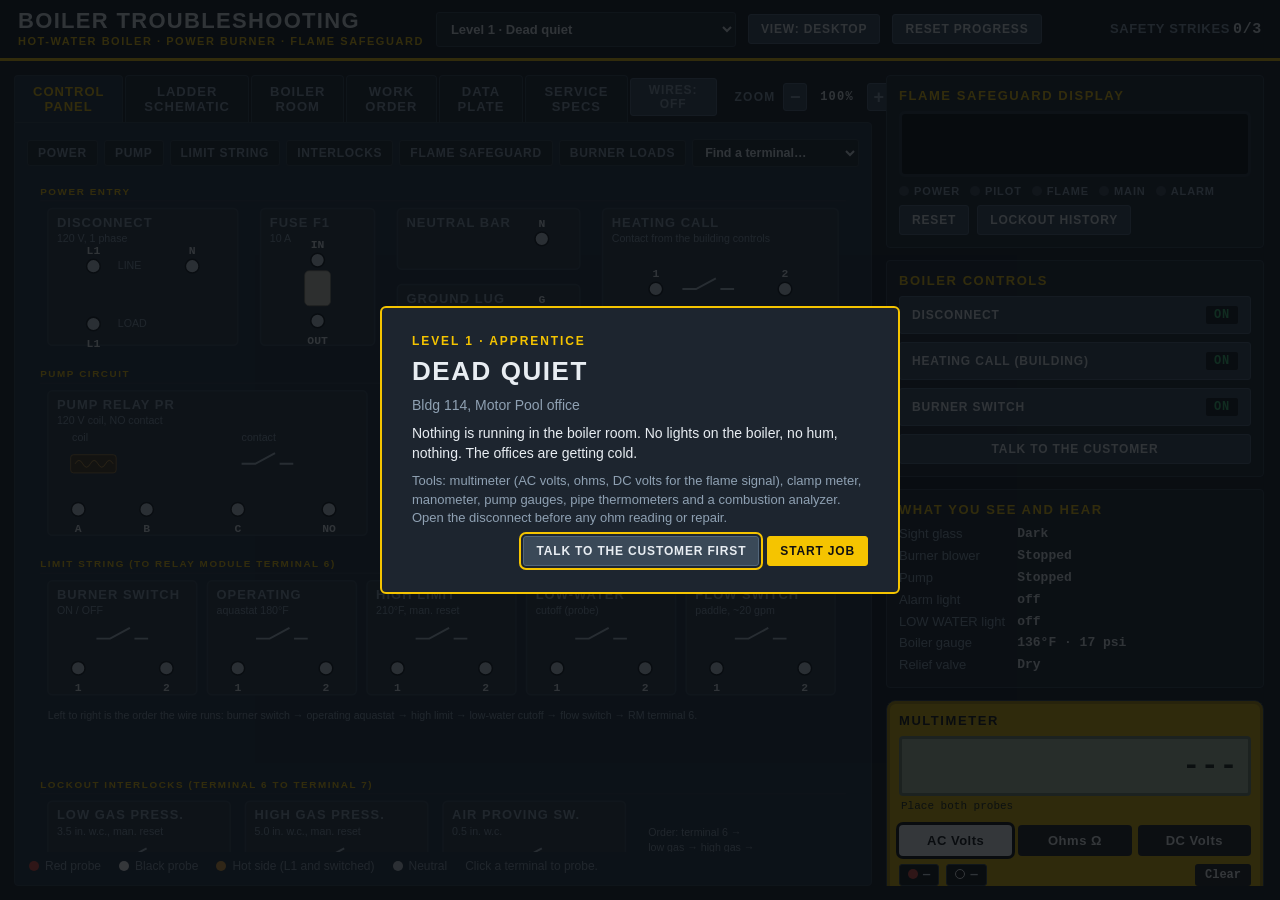
==== index.html @ b12e19dd "Boiler Troubleshooting: first playable version Hot-water boiler with an on/off power burner and a 78" ====
<!doctype html>
<html lang="en" data-tab="Unit">
<head>
<meta charset="utf-8">
<meta name="viewport" content="width=device-width,initial-scale=1">
<title>Boiler Troubleshooting</title>
<style>
:root{
  --VH:1vh; --VW:1vw; --bz:1;
  --bg:#141a21; --panel:#1d252f; --panel2:#243040; --line:#33414f; --ink:#e8edf2; --dim:#8fa1b3;
  --yellow:#f5c400; --red:#e5483b; --green:#38c172; --blue:#4aa3df; --metal:#2c3845; --metal2:#3a4958;
  --head:"Bahnschrift","DIN Alternate","Arial Narrow","Helvetica Neue",Arial,sans-serif;
  --body:"Segoe UI","Helvetica Neue",Arial,sans-serif;
  --mono:"Consolas","SF Mono","Menlo","Courier New",monospace;
}
*{box-sizing:border-box}
html,body{height:100%;margin:0}
body{background:var(--bg);color:var(--ink);font:14px/1.45 var(--body);display:flex;flex-direction:column;min-width:1100px}
button{font:inherit;color:inherit;cursor:pointer}
button:focus-visible,select:focus-visible{outline:2px solid var(--yellow);outline-offset:2px}

header{display:flex;align-items:center;gap:20px;padding:10px 18px;background:#10151b;border-bottom:3px solid var(--yellow)}
h1{font:700 22px/1 var(--head);letter-spacing:.06em;text-transform:uppercase;margin:0;white-space:nowrap}
h1 small{display:block;font:600 11px/1.2 var(--body);letter-spacing:.14em;color:var(--yellow);margin-top:3px}
#lvlTabs{display:flex;gap:6px;flex:1}
.lvl{background:var(--panel);border:1px solid var(--line);border-radius:3px;padding:6px 12px;font:700 13px var(--head);letter-spacing:.05em;color:var(--dim)}
.lvl.on{background:var(--yellow);color:#111;border-color:var(--yellow)}
.lvl.done::after{content:" ✓";color:var(--green)}
.lvl.on.done::after{color:#0a5a2a}
.hud{display:flex;gap:18px;font:600 13px var(--head);letter-spacing:.05em;text-transform:uppercase;color:var(--dim)}
.hud b{color:var(--ink);font-family:var(--mono);font-size:15px;margin-left:4px}
#strikes b.bad{color:var(--red)}

main{flex:1;display:grid;grid-template-columns:1fr 380px;gap:14px;padding:14px;min-height:0}
.left{display:flex;flex-direction:column;min-width:0;min-height:0}
.tabs{display:flex;gap:2px}
.tab{background:var(--panel);border:1px solid var(--line);border-bottom:none;border-radius:4px 4px 0 0;padding:8px 18px;font:700 13px var(--head);letter-spacing:.08em;text-transform:uppercase;color:var(--dim)}
.tab.on{background:var(--panel2);color:var(--yellow)}
.view{flex:1;background:var(--panel2);border:1px solid var(--line);border-radius:0 4px 4px 4px;padding:10px;min-height:0;display:flex;flex-direction:column}
.view[hidden]{display:none}
.view svg{width:100%;height:auto;max-height:100%;flex:1;min-height:0}
.legend{display:flex;flex-wrap:wrap;gap:6px 18px;font-size:12px;color:var(--dim);padding:6px 4px 0}
.legend i{display:inline-block;width:10px;height:10px;border-radius:50%;margin-right:6px;vertical-align:-1px}

.term{cursor:pointer}
.term circle.hit{fill:#c9d3dd;stroke:#10151b;stroke-width:2}
.term:hover circle.hit{fill:var(--yellow)}
.term text{font:600 15px var(--mono);fill:var(--ink)}
.term circle.pad{fill:transparent}
.box{fill:var(--metal);stroke:var(--metal2);stroke-width:2}
.boxlabel{font:700 17px var(--head);letter-spacing:.08em;fill:var(--dim);text-transform:uppercase}
.sub{font:14px var(--body);fill:var(--dim)}
.ring-r{fill:none;stroke:var(--red);stroke-width:4}
.ring-b{fill:none;stroke:#ffffff;stroke-width:4;stroke-dasharray:4 3}
.sch .w{stroke:#b9c6d3;stroke-width:2;fill:none}
.sch .lv{stroke:var(--blue)}
.sch .hv{stroke:#e8a33b}
.sch text{font:600 12px var(--mono);fill:var(--ink)}
.sch .t{font:700 12px var(--head);letter-spacing:.08em;fill:var(--dim);text-transform:uppercase}
.sch .p{fill:#10151b;stroke:#b9c6d3;stroke-width:2}
.sch .n{fill:var(--yellow);font:700 11px var(--mono)}

aside{display:flex;flex-direction:column;gap:12px;min-height:0;overflow-y:auto;padding-right:2px}
.card{background:var(--panel);border:1px solid var(--line);border-radius:4px;padding:12px}
.card h2{margin:0 0 8px;font:700 13px var(--head);letter-spacing:.12em;text-transform:uppercase;color:var(--yellow)}
#ticket p{margin:0 0 6px}
#ticket .site{color:var(--dim);font-size:12px}
.status{display:grid;grid-template-columns:auto 1fr;gap:3px 12px;font-size:13px}
.status span:nth-child(odd){color:var(--dim)}
.status b{font-family:var(--mono);font-weight:600}
.ok{color:var(--green)}.warn{color:var(--yellow)}.bad{color:var(--red)}

.meter{background:#e4b800;border-radius:10px;padding:12px;color:#111;box-shadow:inset 0 0 0 3px #b99300}
.meter h2{color:#111}
#lcd{background:#b8c9a8;color:#1a2414;border-radius:4px;font:600 30px/1 var(--mono);text-align:right;padding:12px 10px;letter-spacing:.02em;min-height:56px;border:3px solid #7d8c6f}
#lcd.err{color:#8b1a10}
#lcdSub{font:11px var(--mono);color:#1a2414;margin:4px 2px 0;min-height:15px}
.modes{display:grid;grid-template-columns:repeat(3,1fr);gap:6px;margin:10px 0 8px}
.mode{text-transform:none;background:#222;color:#fff;border:none;border-radius:4px;padding:8px 4px;font:700 13px var(--head);letter-spacing:.04em}
.mode.on{background:#fff;color:#111;box-shadow:0 0 0 3px #111}
.probes{display:flex;justify-content:space-between;align-items:center;font:600 12px var(--mono)}
.pr{display:inline-block;width:10px;height:10px;border-radius:50%;margin-right:5px;vertical-align:-1px}
.pr.r{background:var(--red)}.pr.k{background:#111;border:1px solid #fff}
.sm{background:#222;color:#fff;border:none;border-radius:3px;padding:4px 10px;font-size:12px}
.row{display:flex;gap:8px;align-items:center;flex-wrap:wrap}
select{background:#10151b;color:var(--ink);border:1px solid var(--line);border-radius:3px;padding:6px;font:inherit;flex:1;min-width:0}
.btn{background:var(--metal2);border:1px solid #51657a;border-radius:3px;padding:7px 12px;font:700 12px var(--head);letter-spacing:.07em;text-transform:uppercase}
.btn:hover{background:#486076}
.btn.go{background:var(--yellow);border-color:var(--yellow);color:#111}
.btn.go:hover{background:#ffd633}
.sw{display:flex;align-items:center;justify-content:space-between;width:100%;padding:9px 12px}
.sw em{font-style:normal;font-family:var(--mono);padding:2px 8px;border-radius:2px;background:#10151b}
.sw.on em{color:var(--green)}.sw.off em{color:var(--red)}
.tools{display:grid;gap:8px}
#log{height:260px;overflow-y:auto;font-size:12.5px;display:flex;flex-direction:column;gap:5px}
#log div{padding-left:8px;border-left:3px solid var(--line)}
#log .s{border-color:var(--red);color:#ffb3ac}
#log .g{border-color:var(--green)}
#log .h{border-color:var(--blue);color:#bfe1f7}
#guide table{border-collapse:collapse;font-size:12.5px;width:100%}
#guide td{padding:2px 0;border-bottom:1px solid var(--line)}
#guide td:last-child{text-align:right;font-family:var(--mono);color:var(--yellow)}
#guide.hide{display:none}

#modal{position:fixed;top:0;right:0;bottom:0;left:0;background:rgba(8,11,15,.82);display:flex;align-items:center;justify-content:center;z-index:9}
#modal[hidden]{display:none}
.sheet{background:var(--panel);border:2px solid var(--yellow);border-radius:6px;padding:26px 30px;width:min(520px,calc(92 * var(--VW)))}
.sheet h3{margin:0 0 4px;font:700 26px var(--head);letter-spacing:.06em;text-transform:uppercase}
.sheet .kick{color:var(--yellow);font:700 12px var(--head);letter-spacing:.16em;text-transform:uppercase;margin-bottom:8px}
.sheet p{margin:8px 0}
.stars{font-size:34px;color:var(--yellow);letter-spacing:6px;margin:6px 0}
.stars span.off{color:#41505f}
.sheet table{width:100%;border-collapse:collapse;margin:10px 0 16px;font-size:13px}
.sheet td{padding:3px 0;border-bottom:1px solid var(--line)}
.sheet td:last-child{text-align:right;font-family:var(--mono)}
.sheet .row{justify-content:flex-end;margin-top:6px}

.scroll{flex:1;min-height:0;overflow:auto}
#unitSvg{display:block;flex:none;max-height:none;height:auto;min-height:0;width:100%}
.tabs{align-items:flex-end}
.zoom{margin-left:auto;display:flex;gap:8px;align-items:center;font:700 12px var(--head);letter-spacing:.1em;text-transform:uppercase;color:var(--dim);padding-bottom:6px}
.zoom[hidden]{display:none}
.zoom span{font-family:var(--mono);min-width:44px;text-align:center;color:var(--ink)}
.zb{background:var(--metal2);border:1px solid #51657a;border-radius:3px;width:30px;height:28px;font:700 18px/1 var(--head);padding:0}
.zb:hover{background:#486076}

#specBody{padding:6px 10px;max-width:880px}
#specBody h3{margin:18px 0 6px;font:700 14px var(--head);letter-spacing:.12em;text-transform:uppercase;color:var(--yellow)}
#specBody h3:first-child{margin-top:6px}
#specBody table{border-collapse:collapse;width:100%;font-size:14px}
#specBody th{font:700 12px var(--head);letter-spacing:.1em;text-transform:uppercase;color:var(--dim);text-align:right;padding:4px 10px;border-bottom:2px solid var(--line)}
#specBody th:first-child,#specBody td:first-child{text-align:left}
#specBody td{padding:6px 10px;border-bottom:1px solid var(--line);text-align:right;font-family:var(--mono)}
#specBody td:first-child{font-family:var(--body)}
#specBody p{color:var(--dim);font-size:13px;margin:6px 0 0}

#unitSvg.nowires .wr{display:none}
#wireTog{padding:4px 12px;margin-right:10px}
.lvl{white-space:nowrap;padding:6px 9px}#lvlTabs{flex-wrap:nowrap}

#setTabs{display:flex;gap:4px}.setbtn{background:var(--panel);border:1px solid var(--line);border-radius:3px;padding:6px 10px;font:700 12px var(--head);letter-spacing:.06em;text-transform:uppercase;color:var(--dim);white-space:nowrap}.setbtn.on{background:var(--blue);color:#06121c;border-color:var(--blue)}header{gap:14px}

.lvl{padding:6px 7px;font-size:12px}header{gap:12px}.hud{gap:12px}.hud b{margin-left:3px}.hud span{white-space:nowrap}
#phaseRow[hidden]{display:none}

#picSvg{display:block;width:100%;height:auto}
.pl{font:600 13px var(--body);fill:#8fa1b3}.sl{font:700 12px var(--head);letter-spacing:.06em;fill:var(--ink);paint-order:stroke;stroke:#10151b;stroke-width:3px}
.spot{cursor:pointer}.spot .pad{fill:transparent}.spot:hover circle:not(.pad):not(.ring){stroke:#fff}
#picPanel{display:grid;grid-template-columns:1.2fr 1fr 1.2fr;gap:12px;padding:12px 4px}
.pc{background:var(--panel);border:1px solid var(--line);border-radius:4px;padding:10px 12px}
.pc h3{margin:0 0 8px;font:700 13px var(--head);letter-spacing:.12em;text-transform:uppercase;color:var(--yellow)}
.pc .dim,.dim{color:var(--dim);font-size:12.5px}.pc p{margin:6px 0}
.gl{display:flex;justify-content:space-between;align-items:baseline;padding:4px 0;border-bottom:1px solid var(--line)}
.gl .big{font:700 24px var(--mono)}
.pc .status{grid-template-columns:auto 1fr}
header{flex-wrap:wrap;row-gap:6px}.hud{margin-left:auto}#lvlTabs{display:flex;gap:3px;flex-wrap:wrap}

.unitnav{display:flex;flex-wrap:wrap;gap:6px;align-items:center;padding:6px 2px 8px}
.unitnav .chip{background:var(--panel);border:1px solid var(--line);border-radius:3px;padding:5px 10px;font:700 12px var(--head);letter-spacing:.06em;text-transform:uppercase;color:var(--dim);cursor:pointer}
.unitnav .chip.on{background:var(--yellow);color:#10151b;border-color:var(--yellow)}
.unitnav select{background:var(--panel);color:var(--text,#e6edf3);border:1px solid var(--line);border-radius:3px;padding:5px 8px;font:600 12.5px var(--head);margin-left:auto;max-width:260px}
.term.flash .hit{transform-box:fill-box;transform-origin:center;animation:tflash .5s ease-in-out 4}
@keyframes tflash{50%{transform:scale(2);fill:#ffd23f}}
.plate{max-width:520px;margin:18px auto;padding:20px 24px;background:#cfd6dc;color:#1a222b;border:4px solid #7b8794;border-radius:6px;box-shadow:inset 0 0 0 2px #e9edf0}
.plate h3{margin:0 0 4px;font:800 18px var(--head);letter-spacing:.14em;text-transform:uppercase;color:#1a222b}
.plate .plm{font:600 14px var(--mono);margin-bottom:12px;color:#33414f}
.plate .plr{font:600 15px var(--mono);padding:7px 0;border-top:1px solid #9aa6b1}
.plate.sunworn{background:radial-gradient(ellipse at 70% 72%,#e6ddc8 0,#d9d4c6 28%,rgba(207,214,220,0) 62%),#cfd6dc}
.plate .plWorn{color:#5d6670}.plate .plFade{opacity:.35;filter:blur(.6px)}
.plate .plSmudge{display:inline-block;width:52px;height:15px;vertical-align:-2px;border-radius:7px;background:radial-gradient(ellipse,#b3aa96 0,#c9c2b0 55%,rgba(201,194,176,0) 100%);filter:blur(1px)}
.plate .dim{color:#46525e;font-size:12.5px;margin-top:12px}
#unitScroll::after{content:"";display:block;height:calc(50 * var(--VH));flex:none}

.pchip{background:#0f1419;color:#e6edf3;border:1px solid #3a4756;border-radius:3px;padding:3px 8px;font:600 12px var(--mono);cursor:pointer}
.pchip.sel{outline:2px solid #ffd23f}

@keyframes pcspin{to{transform:rotate(360deg)}}
@keyframes pcshake{0%{transform:translate(0,0)}25%{transform:translate(1.4px,-1px)}50%{transform:translate(-1.2px,.8px)}75%{transform:translate(1px,1.2px)}100%{transform:translate(0,0)}}
.spin.on{animation:pcspin var(--d,.4s) linear infinite}
.shake.on{animation:pcshake .16s linear infinite}.shake.on.hum{animation-duration:.07s}.shake.hum rect:first-child{stroke:#e5483b}
@media (prefers-reduced-motion:reduce){.spin.on,.shake.on{animation:none}}

.cstate{transition:opacity .6s;pointer-events:none}

/* ---- thermostat tab ---- */
.ts-wrap{display:flex;gap:28px;padding:22px;align-items:flex-start;flex-wrap:wrap}
.ts-dev{width:300px;background:linear-gradient(#eef1f4,#cfd6dd);border:2px solid #9aa6b2;border-radius:26px;padding:22px 20px 18px;box-shadow:0 8px 24px #0008, inset 0 2px 0 #fff}
.ts-screen{border-radius:14px;background:#0d1822;border:2px solid #25343f;padding:12px 16px 14px;text-align:center;color:#cfe6f5;font-family:var(--mono);transition:background .3s}
.ts-screen.cool{background:#0b3a63;box-shadow:inset 0 0 28px #3aa7ff66}
.ts-screen.idle{background:#133021}
.ts-screen.off{background:#1a1f25;color:#6c7a88}
.ts-room{font-size:13px;text-align:left}
.ts-setlbl{font-size:11px;letter-spacing:.14em;text-transform:uppercase;opacity:.7;margin-top:4px}
.ts-set{font-size:78px;line-height:1;font-weight:700}.ts-set span{font-size:24px;vertical-align:top;margin-left:2px}
.ts-state{font:700 12px var(--head);letter-spacing:.14em;margin-top:6px}
.ts-pad{display:flex;gap:14px;justify-content:center;margin:16px 0 12px}
.ts-b{background:linear-gradient(#fff,#d8dee4);border:1px solid #8793a0;border-radius:10px;color:#26323d;font:700 20px var(--head);width:72px;height:46px;box-shadow:0 2px 0 #7e8a96}
.ts-b:active{transform:translateY(2px);box-shadow:none}
.ts-b.wide{font-size:13px;letter-spacing:.08em;width:78px;height:36px}
.ts-row{display:flex;gap:8px;align-items:center;justify-content:center;color:#3c4a57;font:700 11px var(--head);letter-spacing:.1em}
.ts-side{flex:1;min-width:300px;max-width:460px;display:flex;flex-direction:column;gap:12px}
.ts-term{display:flex;gap:10px;align-items:center;padding:5px 0;border-top:1px solid var(--line)}
.ts-term span{flex:1}
.tc{font:700 13px var(--mono);font-style:normal;min-width:30px;text-align:center;border-radius:4px;padding:2px 6px;color:#111}
.tc.r{background:#e5483b;color:#fff}.tc.y{background:#f5c400}.tc.g{background:#38c172}.tc.c{background:#4aa3df}
.ts-led{width:12px;height:12px;border-radius:50%;background:#3b4652;display:inline-block}
.ts-led.on{background:#38e08a;box-shadow:0 0 8px #38e08a}

#unitSvg .wrhit{fill:none;pointer-events:stroke;cursor:pointer}
#unitSvg.nowires .wrhit{display:none}
#unitSvg.tracing .wr{opacity:0;transition:opacity .15s}
#unitSvg.tracing .wr.sel{opacity:1;stroke-width:5.5;filter:drop-shadow(0 0 4px #fff)}
#unitSvg.tracing .wrhit{pointer-events:none}
#unitSvg.tracing .wr.sel + .wrhit{pointer-events:stroke}
#picSvg.wide .sl{font-size:14px;stroke-width:3.5px}#picSvg.wide .pl{font-size:15px}
@keyframes dflow{to{stroke-dashoffset:-28}}.dflow{animation:dflow .9s linear infinite}.cdrip{animation:dflow .55s linear infinite}
.spot.hid .pad{fill:transparent;pointer-events:all}.spot.hid:hover .hv{opacity:.75}.spot.hid:focus{outline:none}.spot.hid:focus .hv{opacity:.75}

@keyframes rfc{to{stroke-dashoffset:-26.1}}@keyframes rfh{to{stroke-dashoffset:-36.2}}.rfC{animation:rfc .45s linear infinite}.rfH{animation:rfh .66s linear infinite}

/* phones and small tablets: single column, normal page scroll, bigger touch targets */
button,select,.spot,.term,.wrhit{touch-action:manipulation;-webkit-tap-highlight-color:transparent}
/* phone view: set by the View button (and automatically on narrow screens) */
html.phone body{min-width:0;height:auto;min-height:100%}
html.phone{height:auto}
html.phone header{padding:8px 10px;gap:8px;row-gap:6px}
html.phone h1{font-size:18px;white-space:normal}
html.phone #setTabs,html.phone #lvlTabs{flex-wrap:wrap;gap:4px}
html.phone .setbtn,html.phone .lvl,html.phone .btn,html.phone .mode,html.phone .pchip,html.phone .chip,html.phone .unitnav .chip,html.phone .zb,html.phone .sm{min-height:40px}
html.phone .lvl{padding:8px 11px}
html.phone .hud{margin-left:0;width:100%}
html.phone main{display:flex;flex-direction:column;gap:10px;padding:8px;min-height:0}
html.phone .left{min-height:0}
html.phone .tabs{flex-wrap:wrap;gap:3px}
html.phone .tab{padding:10px 12px;font-size:12px;border-bottom:1px solid var(--line);border-radius:4px}
html.phone .tabs .zoom{margin-left:0;width:100%}
html.phone .view{border-radius:4px;min-height:0;padding:6px}
html.phone .view .scroll{max-height:calc(72 * var(--VH));-webkit-overflow-scrolling:touch}
html.phone aside{overflow:visible;padding-right:0}
html.phone #modal{align-items:flex-start;overflow:auto;padding:10px}
html.phone .sheet{padding:18px 16px;width:100%;max-height:none;margin:auto}
html.phone .sheet h3{font-size:22px}
html.phone .ts-side{min-width:0;flex:1 1 100%;max-width:none}
html.phone select{min-height:40px}
html.phone .unitnav{flex-wrap:wrap}
html.phone .unitnav select{flex:1 1 100%}
html.phone body{max-width:480px;margin:0 auto;box-shadow:0 0 0 1px var(--line)}
html.phone .lvlsel{width:100%;min-width:0}
html.phone #lvlTabs{flex:1 1 100%}
html.phone .sheet.wide{width:100%}
html.phone header .btn{flex:1 1 auto}
#viewBtn{white-space:nowrap}

/* the repair minigames get nearly the whole window */
.sheet.wide.big{width:min(1240px,calc(97 * var(--VW)));max-height:calc(96 * var(--VH));overflow:auto;padding:14px 22px 16px}
.sheet.big h3{margin:2px 0 4px;font-size:22px}
.sheet.big svg{max-height:calc(96 * var(--VH) - 200px);margin:0 auto}
.sheet.big svg,.sheet.big canvas{box-shadow:0 0 0 1px var(--line)}
html.phone .sheet.big{width:100%;max-height:none;padding:14px 12px}
html.phone .sheet.big svg{max-height:none}

/* instructor job */
.sheet.wide{width:min(780px,calc(96 * var(--VW)));max-height:calc(92 * var(--VH));overflow:auto}
.fld{margin:10px 0}.fld>label{display:block;font:700 12px var(--head);letter-spacing:.08em;text-transform:uppercase;color:var(--yellow);margin-bottom:4px}
.fld input[type=text],.fld input[type=password],.fld input[type=email],.fld textarea{width:100%;box-sizing:border-box;background:#10151b;color:var(--ink);border:1px solid var(--line);border-radius:3px;padding:8px;font:inherit}
.fld textarea{resize:vertical;font-family:var(--mono);font-size:12.5px}
.iErr{color:var(--red);margin:6px 0;min-height:1em;font-size:13px}.ihr{border:0;border-top:1px solid var(--line);margin:14px 0}
.ifaults{display:grid;grid-template-columns:repeat(auto-fit,minmax(260px,1fr));gap:10px}
.ifaults fieldset{border:1px solid var(--line);border-radius:4px;margin:0;padding:6px 10px 8px;min-width:0}
.ifaults legend{font:700 12px var(--head);letter-spacing:.08em;text-transform:uppercase;color:var(--dim);padding:0 4px}
.chk{display:flex;gap:8px;align-items:flex-start;padding:3px 0;font-size:13px;cursor:pointer}.chk input{margin-top:3px}

#ticket{font-size:15px}
#ticket p{margin:0 0 10px}

.lvlsel{background:var(--panel);color:var(--ink);border:1px solid var(--line);border-radius:3px;padding:8px 10px;font:700 13px var(--head);min-width:260px;max-width:100%}
#lvlTabs{flex-wrap:wrap}
.lvlsel{width:300px;flex:none}#lvlTabs{flex:none}

/* show only the tools each screen needs */
html:not([data-tab="Unit"]) #cardMeter,html:not([data-tab="Unit"]) #cardClamp{display:none}
html:not([data-tab="Unit"]):not([data-tab="Pic"]):not([data-tab="Therm"]) #cardCtl,html:not([data-tab="Unit"]):not([data-tab="Pic"]):not([data-tab="Therm"]) #cardStatus{display:none}
html:not([data-tab="Unit"]):not([data-tab="Pic"]) #cardParts{display:none}
/* on the other screens the log can be shorter so the controls stay in view */
html[data-tab="Pic"] #log,html[data-tab="Therm"] #log{height:130px}
html[data-tab="Schem"] #log,html[data-tab="Order"] #log,html[data-tab="Plate"] #log,html[data-tab="Spec"] #log{height:340px}

/* no 24 V at the thermostat: the screen is dead */
.ts-screen.dead{background:#06090c;border-color:#1a232b;box-shadow:inset 0 0 40px #000;color:transparent}
.ts-screen.dead>*{visibility:hidden}
.ts-dev.dead .ts-b{opacity:.45}

.gdual{display:grid;grid-template-columns:1fr 1fr;gap:10px}
.gct{font:700 11px var(--head);letter-spacing:.1em;text-transform:uppercase;color:var(--yellow);margin-bottom:2px;min-height:1em}
html.phone .gdual{grid-template-columns:1fr}

/* smartboard view: the whole page is scaled up so it reads from across the room, with big touch targets */
html.board{--VH:calc(1vh / var(--bz));--VW:calc(1vw / var(--bz))}
html.board body{zoom:var(--bz);height:calc(100vh / var(--bz));min-width:0}
html.board .btn,html.board .tab,html.board .lvl,html.board .setbtn,html.board .mode,html.board .chip,html.board .pchip,html.board .zb,html.board select{min-height:44px}
html.board .tab{padding:12px 20px}
html.board .sheet{padding:30px 34px}
#bzBox{display:none;gap:4px;align-items:center}html.board #bzBox{display:inline-flex}

html:is([data-tab="Schem"],[data-tab="Order"],[data-tab="Plate"],[data-tab="Spec"]) #cardLog{display:none}
html[data-tab="Unit"] #cardCtl{order:1}
html[data-tab="Unit"] #cardStatus{order:2}
html[data-tab="Unit"] #cardMeter{order:3}
html[data-tab="Unit"] #cardClamp{order:4}
html[data-tab="Unit"] #cardParts{order:5}
html[data-tab="Unit"] #cardLog{order:6}
html[data-tab="Unit"] #guide{order:7}

.irow{display:grid;grid-template-columns:repeat(auto-fit,minmax(170px,1fr));gap:10px}.irow input{width:100%;box-sizing:border-box}

.ifaults{grid-template-columns:1fr}
.igrp{border:1px solid var(--line);border-radius:4px;padding:0 10px}
.igrp summary{cursor:pointer;font:700 12px var(--head);letter-spacing:.08em;text-transform:uppercase;color:var(--ink);padding:10px 0}
.igrp[open] summary{border-bottom:1px solid var(--line);margin-bottom:6px}
.igrp[open]{padding-bottom:8px}

html.phone #unitScroll::after{height:calc(8 * var(--VH))}
html.phone #unitScroll{max-height:calc(78 * var(--VH))}
html.phone .tab{padding:6px 9px;font-size:11px}
html.phone .unitnav .chip{min-height:32px;padding:5px 9px;font-size:11px}
html.phone .unitnav{gap:4px;margin-bottom:4px}
html.phone .unitnav select{flex:1 1 100%;min-height:34px}
html.phone .tabs .zoom .btn,html.phone .tabs .zoom .zb{min-height:34px}
html.phone[data-tab="Unit"] aside{display:contents}
html.phone[data-tab="Unit"] #cardMeter{order:-1}

#tabSel{display:none}
html.phone #tabSel{display:block;width:100%;font:700 14px var(--head);letter-spacing:.06em;text-transform:uppercase;min-height:44px}
html.phone .tabs .tab{display:none}

#setSel{background:var(--panel);border:1px solid var(--line);border-radius:3px;padding:6px 10px;font:700 12px var(--head);letter-spacing:.06em;text-transform:uppercase;color:var(--ink);min-width:190px}
html.phone #setSel{width:100%}
html.phone #picPanel{grid-template-columns:1fr;gap:10px;padding:10px 0}
html.phone #picPanel .pc{width:100%;box-sizing:border-box}
html.phone #picPanel .row{flex-wrap:wrap}
html.phone #viewPic .scroll{max-height:none;overflow:visible}
/* no white selection or focus outlines on clicked components */
svg *:focus,svg *:focus-visible,svg:focus,[tabindex]:focus{outline:none!important}
#picSvg .ring{display:none!important}
.spot.hid:focus .hv{opacity:0}
@media (hover:none){.spot.hid:hover .hv{opacity:0}}
*{-webkit-tap-highlight-color:transparent}

.rsWrap{overflow:auto;max-height:55vh;border:1px solid var(--line);border-radius:4px}
.rsTbl{width:100%;border-collapse:collapse;font-size:13px}
.rsTbl th{position:sticky;top:0;background:var(--panel2);text-align:left;font:700 11px var(--head);letter-spacing:.06em;text-transform:uppercase;color:var(--dim);padding:7px 8px;border-bottom:1px solid var(--line)}
.rsTbl td{padding:7px 8px;border-bottom:1px solid var(--line);vertical-align:top}
.rsRow{cursor:pointer}.rsRow:hover,.rsRow.open{background:rgba(255,255,255,.04)}
.rsList{margin:4px 0 4px 18px;padding:0;font:12px/1.5 var(--mono);color:var(--ink)}
#rsPw,#rsName,.irow input{background:#10151b;color:var(--ink);border:1px solid var(--line);border-radius:3px;padding:8px;font:inherit;box-sizing:border-box}
.rsTbl td,.rsSteps td,.rsList li{text-align:left!important}
.rsSteps td{background:rgba(0,0,0,.18)}

.ts-screen.heat{background:#5a2a0d;box-shadow:inset 0 0 28px #ff8a3a66}

.loto{margin-top:10px;border-top:1px solid var(--line);padding-top:8px}
.lotoT{font:700 11px var(--head);letter-spacing:.08em;text-transform:uppercase;color:var(--dim);margin:8px 0 4px}
.loto ol{margin:0;padding-left:20px;font-size:13px;color:var(--dim)}
.loto li{margin:3px 0}.loto li.ok{color:var(--green)}.loto li.ok::marker{content:'✓  '}
.loto li span{display:inline-block;font:700 11px var(--mono);padding:1px 4px;margin:1px 2px;border:1px solid var(--line);border-radius:3px}.loto li span.okp{color:var(--green);border-color:var(--green)}

.ctrans{max-height:42vh;overflow:auto;margin:6px 0 12px;display:flex;flex-direction:column;gap:6px}
.ctrans .cq{align-self:flex-end;max-width:80%;background:#2d6cdf;color:#fff;padding:8px 12px;border-radius:12px 12px 2px 12px;font-size:14px}
.ctrans .ca{align-self:flex-start;max-width:80%;background:var(--panel2);border:1px solid var(--line);padding:8px 12px;border-radius:12px 12px 12px 2px;font-size:14px}
.cqs{display:flex;flex-wrap:wrap;gap:6px;margin-bottom:10px}.cqs .btn{text-transform:none;letter-spacing:0;font-weight:600;text-align:left}

.svchips{display:flex;flex-wrap:wrap;gap:4px;margin-top:8px}.svchip{font:700 11px var(--mono);padding:2px 6px;border:1px solid var(--line);border-radius:3px;color:var(--dim)}.svchip.ok{color:var(--green);border-color:var(--green)}
.coBox{background:#10151b;border:1px solid var(--line);border-radius:3px;padding:8px;color:var(--dim);font-size:13px}
.coReads{max-height:210px;overflow:auto;border:1px solid var(--line);border-radius:3px;background:#10151b;padding:4px 6px}
.coRead{display:flex;gap:8px;align-items:flex-start;padding:5px 2px;border-bottom:1px solid rgba(255,255,255,.05);font:12.5px var(--mono);color:var(--ink);text-transform:none;letter-spacing:0;cursor:pointer}
.coRead input{margin-top:2px;flex:none;width:18px;height:18px}
.coAAR{margin:10px 0;border:1px solid var(--line);border-radius:3px;padding:8px 10px;background:#10151b}
.coAAR summary{cursor:pointer;font:700 12px var(--head);letter-spacing:.08em;text-transform:uppercase;color:var(--yellow)}
.coAAR ul{margin:2px 0;padding-left:20px}
.coWO{border-left:3px solid var(--yellow);padding:4px 10px;margin:6px 0;background:rgba(255,200,0,.05)}
.rcSeg .btn.on{background:var(--yellow);color:#111;border-color:var(--yellow)}
/* class controls */
#clsBar{position:fixed;left:12px;bottom:12px;z-index:8;max-width:min(560px,calc(100vw - 24px));background:#141b23;border:2px solid var(--yellow);border-radius:6px;padding:8px 10px;box-shadow:0 8px 30px rgba(0,0,0,.5)}
#clsBar[hidden],#clsMeter[hidden],#clsPause[hidden]{display:none}
.clsHead{display:flex;justify-content:space-between;align-items:center;font:700 12px var(--head);letter-spacing:.08em;text-transform:uppercase;color:var(--yellow);margin-bottom:6px}
.clsBtns{display:flex;flex-wrap:wrap;gap:6px}.clsBtns .btn{font-size:12px;padding:8px 10px}
.clsBtns .btn.on{background:var(--yellow);color:#111;border-color:var(--yellow)}
#clsMeter{position:fixed;top:140px;right:14px;cursor:move;touch-action:none;user-select:none;z-index:8;background:#c9d36a;color:#111;border:4px solid #2a2f1a;border-radius:8px;padding:10px 22px;text-align:right;font-family:var(--mono);box-shadow:0 8px 30px rgba(0,0,0,.5);min-width:260px}
.clsLcd{font-size:72px;font-weight:700;line-height:1.05}.clsSub{font-size:18px;opacity:.8}
#clsPause{position:fixed;bottom:0;left:50%;transform:translateX(-50%);z-index:8;white-space:nowrap;background:var(--red);color:#fff;font:700 18px var(--head);letter-spacing:.12em;padding:8px 26px;border-radius:6px 6px 0 0}
html.clsNoStatus #cardStatus{display:none}
html.clsNoGuide #guide{display:none}
html.phone #clsBar{left:6px;right:6px;bottom:6px;max-width:none}
html.phone .clsLcd{font-size:44px}html.phone #clsMeter{top:34px;bottom:auto;left:6px;right:6px;min-width:0;padding:6px 14px}
html.phone #clsPause{font-size:12px;padding:6px 14px;top:0;bottom:auto;border-radius:0 0 6px 6px}
/* sequence of operation */
#seqBar{position:fixed;right:12px;bottom:12px;z-index:8;width:min(440px,calc(100vw - 24px));max-height:70vh;overflow:auto;background:#141b23;border:2px solid var(--blue);border-radius:6px;padding:10px 12px;box-shadow:0 8px 30px rgba(0,0,0,.5)}
#seqBar[hidden]{display:none}
#seqBar .clsHead{color:var(--blue)}
.seqT{margin:4px 0 6px;font-size:18px}.seqTxt{margin:0 0 8px;font-size:14px;line-height:1.45;color:var(--ink)}
.seqRd{width:100%;border-collapse:collapse;margin-bottom:10px;font:13px var(--mono)}.seqRd td{padding:4px 2px;border-bottom:1px solid rgba(255,255,255,.07)}.seqRd td:last-child{text-align:right;color:var(--yellow);font-weight:700}
#unitSvg .term.seqHi circle,#unitSvg .term.seqHi rect{stroke:#4aa3df;stroke-width:4}
#unitSvg .term.seqHi{filter:drop-shadow(0 0 6px #4aa3df)}
html.phone #seqBar{left:6px;right:6px;bottom:6px;width:auto;max-height:55vh}
#schemSvg .seqBand{fill:rgba(74,163,223,.13);stroke:#4aa3df;stroke-width:3;stroke-dasharray:10 6}
/* meter school */
#msBar{position:fixed;right:12px;bottom:12px;z-index:8;width:min(440px,calc(100vw - 24px));max-height:72vh;overflow:auto;background:#141b23;border:2px solid var(--green);border-radius:6px;padding:10px 12px;box-shadow:0 8px 30px rgba(0,0,0,.5)}
#msBar[hidden]{display:none}#msBar .clsHead{color:var(--green)}
.msReq{margin:0 0 8px;padding-left:22px;font:13px var(--mono)}.msReq li{margin:3px 0;color:var(--dim)}.msReq li.ok{color:var(--green)}.msReq li.ok::marker{content:'✓  '}
.msCh{display:flex;flex-direction:column;gap:6px;margin-bottom:8px}.msCh .btn{text-align:left;text-transform:none;letter-spacing:0;font-weight:600}
.msOk{color:var(--green);font-size:14px;line-height:1.45}.msNo{color:var(--red);font-size:14px}
.msMods{display:flex;flex-direction:column;gap:8px}.msMod{display:flex;flex-direction:column;align-items:flex-start;text-align:left;gap:4px;padding:12px 14px;text-transform:none;letter-spacing:0}
.msMod b{font:700 15px var(--head);letter-spacing:.06em;text-transform:uppercase}.msMod span{font-size:13px;color:var(--dim);font-weight:400}
html.phone #msBar{left:6px;right:6px;bottom:6px;width:auto;max-height:50vh}
#msBar.min>*:not(.clsHead){display:none}#msBar.min .clsHead{margin:0}
/* refrigerant service rig */
#rigSvg{width:100%;display:block;max-height:calc(100vh - 300px);min-height:380px;border-radius:6px}
#rigInfo{margin:10px 4px}
.rigBar{display:flex;flex-wrap:wrap;gap:6px;align-items:center;margin:0 0 8px}.rigBar .btn.on{background:var(--yellow);color:#111;border-color:var(--yellow)}
.rigBarT{font:700 12px var(--head);letter-spacing:.1em;text-transform:uppercase;color:var(--yellow);margin-right:4px}
.rigTd{fill:#e8c13b;font:700 15px var(--head);letter-spacing:.06em;text-transform:uppercase}
.rigLab{fill:#c7d2dc;font:12px var(--mono)}.rigLabW{fill:#f2f4f6;font:700 13px var(--head);letter-spacing:.08em}.rigLabD{fill:#1a1a1a;font:700 12px var(--head)}
.rigDialN{fill:#111;font:700 7.5px var(--mono)}.rigDialU{fill:#222;font:700 9px var(--mono)}.rigDialR{fill:#c22;font:700 5.5px var(--head)}
.rigG{fill:#ffd84a;font:700 15px var(--mono)}.rigGs{fill:#555;font:10px var(--mono)}
.rigLcdT{fill:#111;font:700 20px var(--mono)}.rigLcdS{fill:#c9d36a;font:700 13px var(--mono)}
.rigHit{fill:transparent;cursor:pointer}
.rigPort{cursor:pointer}.rigPort.hot .rigHit{fill:rgba(74,163,223,.25);stroke:#4aa3df;stroke-width:3}
.rigEnd{cursor:pointer}.rigEnd.sel .rigHit{fill:rgba(255,255,255,.18);stroke:#fff;stroke-width:3}
.rigBtn{cursor:pointer}.rigBtn rect{fill:#26323e;stroke:#56687a;stroke-width:2}.rigBtn text{fill:#e6edf3;font:700 12px var(--head);letter-spacing:.05em;pointer-events:none}
.rigBtn.on rect{fill:#e8c13b;stroke:#b8961c}.rigBtn.on text{fill:#111}.rigBtn:hover rect{stroke:#e8c13b}
.rigBtn.sw.on rect{fill:#38c172;stroke:#1f7a45}
.rigKnob{cursor:pointer}.rigKnobT{fill:#e6edf3;font:700 11px var(--head);letter-spacing:.06em}.rigKnob.on .rigKnobT{fill:#38e08a}
.rigHint{color:#4aa3df;font-size:14px;margin-top:0}
html.phone #viewSvc .scroll{overflow-x:auto;-webkit-overflow-scrolling:touch}
html.phone #rigSvg{width:900px;max-width:none;max-height:none}
.rigTk{fill:#2c3238;font:700 14px var(--head);letter-spacing:.08em;text-transform:uppercase}.rigLk{fill:#2c3238;font:700 12px var(--mono)}
.rigBrand{fill:#fff;font:italic 800 16px Arial,sans-serif;letter-spacing:.02em}.rigModel{fill:#fff;font:700 14px Arial,sans-serif}
.rigTiny{fill:#c7d2dc;font:700 9px var(--mono)}
.rigLcdH{fill:#1d2420;font:700 10px var(--mono)}.rigLcdL{fill:#3b4640;font:700 9.5px var(--mono)}.rigLcdB{fill:#101512;font:700 19px var(--mono)}.rigLcdU{fill:#3b4640;font:9px var(--mono)}
.rigLcdM{fill:#101512;font:700 11.5px var(--mono)}.rigLcdS2{fill:#3b4640;font:9.5px var(--mono)}
.rigKey{fill:#e6edf3;font:700 9px var(--mono);pointer-events:none}
.rigAppion{fill:#e0312b;font:900 20px Arial,sans-serif;letter-spacing:.04em}.rigModelW{fill:#f2f2f2;font:italic 700 18px Arial,sans-serif}
.rigBtn.rocker rect{stroke-width:1}
.rigWarn{fill:#e6b417;font:700 5.5px Arial,sans-serif;letter-spacing:.02em}.rigWarnBig{fill:#ff3b30;font:700 12px var(--head);letter-spacing:.08em}
.rigInOut{fill:#e6b417;font:900 15px Arial,sans-serif}
.rigKpos{fill:#b89a2a;font:700 7.5px Arial,sans-serif}.rigKpos.on{fill:#fff}
.rigSuperEvac{fill:#f2f2f2;font:italic 900 15px Arial,sans-serif;letter-spacing:.02em}
.rigMgT{fill:#0b2033;font:700 13px var(--mono)}.rigMgB{fill:#111;font:italic 900 9px Arial,sans-serif}
.rigVcT{fill:#2c3238;font:700 9px var(--head);letter-spacing:.05em}
.rigVcRow{flex-wrap:wrap;justify-content:flex-start;gap:6px;margin:4px 0 8px}.rigVcRow .btn.on{background:#26323e;border-color:var(--yellow);color:var(--yellow)}

/* training record */
.recTiles{display:grid;grid-template-columns:repeat(auto-fit,minmax(110px,1fr));gap:8px;margin:8px 0 12px}
.recTiles div{background:var(--panel2);border:1px solid var(--line);border-radius:5px;padding:8px 10px}
.recTiles b{display:block;font:800 22px var(--head);color:var(--ink)}.recTiles span{font-size:12px;color:var(--dim)}
.recGrp{margin-bottom:10px}.recGh{font:700 12px var(--head);letter-spacing:.12em;text-transform:uppercase;color:var(--yellow);margin:6px 0 4px}
.recRow{display:grid;grid-template-columns:minmax(150px,1.3fr) auto minmax(120px,1fr) auto;gap:4px 10px;align-items:center;padding:6px 0;border-bottom:1px solid var(--line)}
.recN{font-size:14px}.recMeta{font:12px var(--mono);color:var(--dim)}.recSo{color:var(--green)}
.recChip{font:700 11px var(--head);letter-spacing:.06em;text-transform:uppercase;padding:3px 8px;border-radius:10px;border:1px solid var(--line);color:var(--dim);white-space:nowrap;justify-self:start}
.recChip.lv1{color:#e8a33b;border-color:#7a5a20}.recChip.lv2{color:var(--blue);border-color:#2b5f86}.recChip.lv3{color:var(--green);border-color:#1f6b40}.recChip.lv4{color:#111;background:var(--green);border-color:var(--green)}
.recSign{padding:4px 10px;font-size:11px}
.recDet{margin:6px 0 10px}.recDet summary{cursor:pointer;font:700 13px var(--head);letter-spacing:.08em;text-transform:uppercase;color:var(--yellow)}
html.phone .recRow{grid-template-columns:1fr auto}html.phone .recMeta{grid-column:1/-1}
@media print{
  body{background:#fff!important}
  body>*:not(#modal){display:none!important}
  #modal{position:static!important;background:none!important;display:block!important}
  #sheet{width:auto!important;max-height:none!important;overflow:visible!important;border:none!important;background:#fff!important;color:#000!important;padding:0!important}
  #sheet *{color:#000!important;background:transparent!important;border-color:#999!important}
  #sheet .recChip.lv4{background:#ddd!important}
  .noPrint{display:none!important}
}

/* smartboard: the hands-on jobs (filters, coil wash, drain, belt) fill the screen; the picture is as wide as the screen height allows */
html.board .sheet.wide.big{width:calc(98 * var(--VW));max-height:calc(98 * var(--VH));padding:12px 22px 14px}
html.board .sheet.big .mgFit{max-width:calc((98 * var(--VH) - 210px) * var(--ar));margin-left:auto;margin-right:auto}

.whoTools{display:grid;gap:8px;margin:4px 0 14px}
.whoTools .btn{display:flex;flex-direction:column;align-items:flex-start;text-align:left;padding:12px 14px;gap:3px}
.whoTools .btn span{font:400 12.5px var(--body,inherit);letter-spacing:0;text-transform:none;color:var(--dim)}
.whoTools .btn.go span{color:#3a3000}

.tmRow{display:grid;grid-template-columns:1fr auto auto;gap:6px 12px;align-items:center;padding:10px 0;border-bottom:1px solid var(--line)}
.tmBtns{display:flex;gap:6px;flex-wrap:wrap;justify-content:flex-end}.tmBtns .btn{padding:6px 10px;font-size:11px}
html.phone .tmRow{grid-template-columns:1fr auto}html.phone .tmBtns{grid-column:1/-1;justify-content:flex-start}

/* sign-in screen over the whole game */
#gate{position:fixed;top:0;right:0;bottom:0;left:0;z-index:30;background:var(--bg);overflow:auto}
#gate[hidden]{display:none}
.gateWrap{min-height:100%;display:flex;align-items:center;justify-content:center;padding:20px 12px;box-sizing:border-box}
#gateCard{width:min(460px,calc(94 * var(--VW)))}
#gateCard .chk{font-size:13px;margin:6px 0 4px}
.rpList{display:grid;gap:6px;margin:4px 0 12px}.rpList .btn{display:flex;flex-direction:column;align-items:flex-start;text-align:left;padding:10px 14px;gap:2px}
.rpList .btn span{font:400 12.5px inherit;letter-spacing:0;text-transform:none;color:var(--dim)}

/* field wiring diagram in the manufacturer's style: thin black lines on white, condensed capitals */
.sch .wd text{fill:#111;font-family:"Arial Narrow","Roboto Condensed","Helvetica Neue Condensed","Liberation Sans Narrow",Arial,sans-serif;text-transform:uppercase}
.sch .wdPaper{fill:#fff;stroke:#bbb;stroke-width:1.5}
.sch .wdW{fill:none;stroke:#111;stroke-width:1.25;stroke-linejoin:miter}
.sch .wdW.fld{stroke-dasharray:14 9}
.sch .wdSym{fill:none;stroke:#111;stroke-width:1.25;stroke-linejoin:round;stroke-linecap:round}
.sch .wdTc{fill:#fff;stroke:#111;stroke-width:1.25}
.sch .wdBox{fill:none;stroke:#111;stroke-width:1.25}.sch .wdBox.fld{stroke-dasharray:14 9}
.sch .wdDot{fill:#111}
.sch .wdGap{fill:#fff}
.sch .wd .wdTn{font-size:9.5px;font-weight:700}
.sch .wd .wdT{font-size:12px;font-weight:700;letter-spacing:.03em}
.sch .wd .wdS{font-size:10px;font-weight:600;letter-spacing:.02em}
.sch .wd .wdTag{font-size:9.5px;font-weight:700;letter-spacing:.03em}
.sch .wd .wdH{font-size:14px;font-weight:700;letter-spacing:.08em}
.sch .wd .wdCap{font-family:Arial,"Helvetica Neue",sans-serif;font-size:19px;font-weight:700;text-transform:none}
#schMode[hidden]{display:none!important}

/* ===== Boiler game additions on top of the shared package-unit stylesheet ===== */
#kdm{background:#0d1822;border:3px solid #25343f;border-radius:6px;padding:10px 12px;font-family:var(--mono);color:#7fd7ff;min-height:64px}
#kdm1{font:700 18px var(--mono);letter-spacing:.04em}
#kdm2{font-size:12.5px;margin-top:4px;color:#a9e4ff;min-height:16px}
#kdm.dark{background:#06090c;color:transparent}#kdm.dark *{visibility:hidden}
#kdm.lock{color:#ffb3ac}#kdm.lock #kdm2{color:#ffd0cb}
.leds{display:flex;gap:10px;flex-wrap:wrap;margin-top:8px;font:700 11px var(--head);letter-spacing:.08em;text-transform:uppercase;color:var(--dim)}
.leds u{display:inline-block;width:10px;height:10px;border-radius:50%;background:#3b4652;margin-right:5px;vertical-align:-1px}
.leds u.on{background:#38e08a;box-shadow:0 0 6px #38e08a}.leds u.r.on{background:#ff3b2e;box-shadow:0 0 6px #ff3b2e}
#unitSvg .wr{pointer-events:none}
#anaOut table{width:100%;border-collapse:collapse}#anaOut td{padding:1px 0;border-bottom:1px solid var(--line)}#anaOut td:last-child{text-align:right;color:var(--yellow)}
#picPanel{grid-template-columns:1fr}
.spot .ring{pointer-events:none}
.qa{display:grid;gap:6px;margin:10px 0}.qa .btn{text-align:left}
.ans{background:var(--panel2);border-left:3px solid var(--yellow);padding:8px 10px;margin:8px 0;min-height:1.4em}
.hist td:first-child{color:var(--dim);white-space:nowrap;padding-right:10px;font-family:var(--mono)}.hist td:last-child{text-align:left!important;font-family:var(--body)!important}
html[data-tab="Pic"] #cardClamp{display:block}
html:not([data-tab="Unit"]):not([data-tab="Pic"]) #cardKdm{order:-1}

</style>
<script>
/* plain old JavaScript on purpose: if the game script cannot run on this browser, say so on screen instead of showing a blank page */
window.onerror = function (msg, src, line) {
  try {
    var d = document.getElementById('bootErr');
    if (!d) { d = document.createElement('div'); d.id = 'bootErr'; d.style.cssText = 'position:fixed;left:0;right:0;bottom:0;z-index:99;background:#7a1d16;color:#fff;font:15px Arial,sans-serif;padding:12px 16px;line-height:1.4';
      (document.body || document.documentElement).appendChild(d); }
    d.innerHTML = '<b>The game hit an error on this browser.</b> Send this line to whoever maintains the game:<br>' + String(msg).replace(/</g, '&lt;') + ' (line ' + line + ') &middot; ' + navigator.userAgent.replace(/</g, '&lt;');
  } catch (e) {}
};
</script>
</head>
<body>
<header>
  <h1>Boiler Troubleshooting<small>Hot-water boiler · power burner · flame safeguard</small></h1>
  <div id="lvlTabs" role="tablist" aria-label="Levels"></div>
  <button class="btn" id="viewBtn" type="button" title="Switch between the desktop, phone and smartboard layouts">View: Desktop</button>
  <span id="bzBox"><button class="btn" id="bzDn" type="button" title="Make everything smaller">Size −</button><button class="btn" id="bzUp" type="button" title="Make everything bigger">Size +</button></span>
  <button class="btn" id="resetProg" type="button" title="Clear completed levels and start over at level 1">Reset progress</button>
  <div class="hud"><span id="strikes">Safety strikes<b>0/3</b></span></div>
</header>
<main>
  <section class="left">
    <div class="tabs">
      <select id="tabSel" aria-label="Choose a screen"><option value="Unit">Control panel</option><option value="Schem">Ladder schematic</option><option value="Pic">Boiler room</option><option value="Order">Work order</option><option value="Plate">Data plate</option><option value="Spec">Service specs</option></select>
      <button class="tab on" id="tabUnit" type="button">Control panel</button>
      <button class="tab" id="tabSchem" type="button">Ladder schematic</button>
      <button class="tab" id="tabPic" type="button">Boiler room</button>
      <button class="tab" id="tabOrder" type="button">Work order</button>
      <button class="tab" id="tabPlate" type="button">Data plate</button>
      <button class="tab" id="tabSpec" type="button">Service specs</button>
      <div class="zoom" id="zoomBox"><button class="btn" id="wireTog" type="button" aria-pressed="false">Wires: Off</button>Zoom <button class="zb" id="zOut" type="button" aria-label="Zoom out">−</button><span id="zLbl">100%</span><button class="zb" id="zIn" type="button" aria-label="Zoom in">+</button></div>
    </div>
    <div class="view" id="viewUnit">
      <div class="unitnav" id="unitNav"></div>
      <div class="scroll" id="unitScroll"><svg id="unitSvg" class="nowires" viewBox="0 0 1100 1660" preserveAspectRatio="xMidYMin meet" role="img" aria-label="Boiler control panel with probe points"></svg></div>
      <div class="legend"><span><i style="background:var(--red)"></i>Red probe</span><span><i style="background:#fff"></i>Black probe</span><span><i style="background:#e8a33b"></i>Hot side (L1 and switched)</span><span><i style="background:#d0d6dc"></i>Neutral</span><span>Click a terminal to probe.</span></div>
    </div>
    <div class="view" id="viewSchem" hidden>
      <div class="scroll" style="flex:1;min-height:0;overflow:auto"><svg id="schemSvg" class="sch" viewBox="0 0 900 1060" preserveAspectRatio="xMidYMin meet" role="img" aria-label="Ladder schematic of the boiler controls"></svg></div>
      <div class="legend"><span>All control circuits are 120 V. Left rail: L1 after fuse F1. Right rail: neutral. Numbers on the right are line numbers.</span></div>
    </div>
    <div class="view" id="viewPic" hidden><div class="scroll"><svg id="picSvg" viewBox="0 0 1100 760" preserveAspectRatio="xMidYMin meet" role="img" aria-label="Boiler room with burner, gas train, pump and piping"></svg>
      <div id="picPanel"><div class="pc" id="picSel"><h3>Look closely</h3><p class="dim">Click any part of the boiler room to inspect it.</p></div></div></div></div>
    <div class="view" id="viewOrder" hidden><div class="scroll"><div class="card" id="ticket" style="max-width:640px;margin:14px"></div></div></div>
    <div class="view" id="viewPlate" hidden><div class="scroll" id="plateBody"></div></div>
    <div class="view" id="viewSpec" hidden><div class="scroll" id="specBody"></div></div>
  </section>
  <aside>
    <div class="card" id="cardKdm"><h2>Flame safeguard display</h2>
      <div id="kdm"><div id="kdm1">---</div><div id="kdm2"></div></div>
      <div class="leds"><span><u id="ledPow"></u>Power</span><span><u id="ledPilot"></u>Pilot</span><span><u id="ledFlame"></u>Flame</span><span><u id="ledMain"></u>Main</span><span><u id="ledAlarm" class="r"></u>Alarm</span></div>
      <div class="row" style="margin-top:8px"><button class="btn" id="rmReset" type="button">Reset</button><button class="btn" id="rmHist" type="button">Lockout history</button></div>
    </div>
    <div class="card" id="cardCtl">
      <h2>Boiler controls</h2>
      <div class="tools">
        <button class="btn sw on" id="discBtn" type="button">Disconnect <em>ON</em></button>
        <button class="btn sw on" id="callBtn" type="button">Heating call (building) <em>ON</em></button>
        <button class="btn sw on" id="bsBtn" type="button">Burner switch <em>ON</em></button>
        <button class="btn" id="custBtn" type="button">Talk to the customer</button>
      </div>
    </div>
    <div class="card" id="cardStatus"><h2>What you see and hear</h2><div class="status" id="status"></div></div>
    <div class="card meter" id="cardMeter">
      <h2>Multimeter</h2>
      <div id="lcd">---</div>
      <div id="lcdSub">Place both probes</div>
      <div class="modes">
        <button class="mode on" id="mV" type="button">AC Volts</button>
        <button class="mode" id="mR" type="button">Ohms Ω</button>
        <button class="mode" id="mD" type="button">DC Volts</button>
      </div>
      <div class="probes"><span><button class="pchip" id="chipR" type="button" title="Pick up the red lead, or choose it for the next terminal"><i class="pr r"></i><span id="pRed">—</span></button> <button class="pchip" id="chipK" type="button" title="Pick up the black lead, or choose it for the next terminal"><i class="pr k"></i><span id="pBlk">—</span></button></span><button class="sm" id="clearP" type="button">Clear</button></div>
      <div class="dim" style="font-size:12px;margin-top:4px;color:#3a3000">Leads stay on until you click the terminal again. Click the red or black lead above to choose which one the next terminal gets.</div>
    </div>
    <div class="card" id="cardClamp">
      <h2>Clamp meter &amp; gauges</h2>
      <div class="row" style="margin-bottom:6px"><select id="clampSel" aria-label="Clamp location"><option value="pump">Pump motor lead</option><option value="blower">Blower motor lead</option><option value="ign">Ignition transformer lead</option><option value="line">Main line (L1)</option></select><button class="btn" id="clampBtn" type="button">Clamp</button></div>
      <div class="row" style="margin-bottom:10px;font-family:var(--mono)">Amps: <b id="clampOut">---</b></div>
      <div class="row" style="margin-bottom:6px"><select id="manoSel" aria-label="Manometer port"><option value="inlet">Manometer: gas inlet port</option><option value="manifold">Manometer: manifold port (after V2)</option><option value="pilot">Manometer: pilot test port</option><option value="air">Manometer: blower static (air switch port)</option></select><button class="btn" id="manoBtn" type="button">Read</button></div>
      <div class="row" style="margin-bottom:10px;font-family:var(--mono)">Pressure: <b id="manoOut">---</b></div>
      <div class="row" style="margin-bottom:6px"><select id="pgSel" aria-label="Pump gauge"><option value="dp">Pump suction and discharge gauges</option><option value="ret">Pipe thermometer: return water</option><option value="sup">Pipe thermometer: supply water</option></select><button class="btn" id="pgBtn" type="button">Read</button></div>
      <div class="row" style="margin-bottom:10px;font-family:var(--mono)"><b id="pgOut">---</b></div>
      <div class="row"><button class="btn" id="anaBtn" type="button">Combustion analyzer in the stack</button></div>
      <div id="anaOut" style="font-family:var(--mono);font-size:12.5px;margin-top:6px">---</div>
    </div>
    <div class="card" id="cardParts">
      <h2>Parts and repairs</h2>
      <div class="row"><select id="partSel" aria-label="Part"></select><button class="btn go" id="installBtn" type="button">Do it</button></div>
      <div style="color:var(--dim);font-size:12px;margin-top:6px">Open the disconnect before replacing or cleaning anything. Valves, resets and the fill can be done live.</div>
    </div>
    <div class="card" id="cardLog"><h2>Job log</h2><div id="log" aria-live="polite"></div>
      <div class="row" style="margin-top:8px"><button class="btn" id="hintBtn" type="button">Hint</button><button class="btn" id="restartBtn" type="button">Restart level</button></div></div>
    <div class="card" id="guide"></div>
  </aside>
</main>
<div id="modal" hidden><div class="sheet" id="sheet" role="dialog" aria-modal="true"></div></div>
<script>
/* ---- engine.js ---- */
/* ===== Hot-water boiler simulation: 120 V control circuit, 7800-series flame safeguard (on/off burner),
   water side (pump, flow, pressure, expansion tank, relief valve) and combustion (gas pressures, air, flue gas).
   Written in plain ES2017 on purpose: the classroom smartboard browser is old. ===== */

const SPEED = 2;            /* flame safeguard timers run at twice real time so a full start takes about 40 s, not 80 s */
const FLAME_MIN = 1.25;     /* flame signal (V dc at the test jacks) needed to prove flame */
const OC_SET = 180, OC_DIFF = 15, HL_SET = 210;   /* operating aquastat opens at 180 and closes at 165; manual reset high limit 210 */

/* every probe point on the panel, in the words a tech would use */
const NODES = {
  LN_L1: 'Disconnect, line side L1 (always live)', LN_N: 'Disconnect, line side neutral',
  DS_L1: 'Disconnect, load side L1', F1_IN: 'Control fuse F1, in', F1_OUT: 'Control fuse F1, out (L1 bus)',
  NB: 'Neutral bar', GND: 'Ground lug (bare metal)',
  EN_1: 'Heating call contact (building controls), in', EN_2: 'Heating call contact (building controls), out',
  PR_A: 'Pump relay PR coil, terminal A', PR_B: 'Pump relay PR coil, terminal B (neutral)',
  PR_C: 'Pump relay PR contact, common (L1 bus)', PR_NO: 'Pump relay PR contact, normally open (to pump)',
  PM_1: 'Pump motor lead 1 (from PR)', PM_2: 'Pump motor lead 2 (neutral)',
  BS_1: 'Burner switch, in', BS_2: 'Burner switch, out',
  OC_1: 'Operating aquastat, in', OC_2: 'Operating aquastat, out',
  HL_1: 'High limit (manual reset), in', HL_2: 'High limit (manual reset), out',
  LW_1: 'Low-water cutoff, in', LW_2: 'Low-water cutoff, out',
  FS_1: 'Flow switch, in', FS_2: 'Flow switch, out (to RM terminal 6)',
  LG_1: 'Low gas pressure switch, in', LG_2: 'Low gas pressure switch, out',
  HG_1: 'High gas pressure switch, in', HG_2: 'High gas pressure switch, out',
  AP_1: 'Air proving switch, common', AP_2: 'Air proving switch, normally open (to RM terminal 7)',
  RM_L1: 'Relay module L1 (power in)', RM_L2: 'Relay module L2 (neutral)',
  RM_3: 'Relay module 3 (blower motor out)', RM_4: 'Relay module 4 (alarm out)',
  RM_6: 'Relay module 6 (limits and operating control in)', RM_7: 'Relay module 7 (lockout interlock in)',
  RM_8: 'Relay module 8 (pilot valve out)', RM_9: 'Relay module 9 (main valves out)', RM_10: 'Relay module 10 (ignition out)',
  FT_P: 'Flame signal test jack + (V dc)', FT_N: 'Flame signal test jack − (common)',
  BM_1: 'Blower motor lead 1 (from RM 3)', BM_2: 'Blower motor lead 2 (neutral)',
  AL_1: 'Alarm light, from RM 4', AL_2: 'Alarm light, neutral',
  PV_1: 'Pilot valve coil, from RM 8', PV_2: 'Pilot valve coil, neutral',
  V1_1: 'Main valve V1 coil, from RM 9', V1_2: 'Main valve V1 coil, neutral',
  V2_1: 'Main valve V2 coil, from RM 9', V2_2: 'Main valve V2 coil, neutral',
  IG_1: 'Ignition transformer primary, from RM 10', IG_2: 'Ignition transformer primary, neutral'
};

/* points joined by wire (one list per wire run) */
const NETS = [
  ['LN_L1'], ['DS_L1', 'F1_IN'], ['F1_OUT', 'EN_1', 'PR_C', 'RM_L1'], ['EN_2', 'PR_A', 'BS_1'], ['PR_NO', 'PM_1'],
  ['BS_2', 'OC_1'], ['OC_2', 'HL_1'], ['HL_2', 'LW_1'], ['LW_2', 'FS_1'], ['FS_2', 'RM_6', 'LG_1'], ['LG_2', 'HG_1'], ['HG_2', 'AP_1'], ['AP_2', 'RM_7'],
  ['RM_3', 'BM_1'], ['RM_4', 'AL_1'], ['RM_8', 'PV_1'], ['RM_9', 'V1_1', 'V2_1'], ['RM_10', 'IG_1'],
  ['LN_N', 'NB', 'GND', 'PR_B', 'PM_2', 'RM_L2', 'BM_2', 'AL_2', 'PV_2', 'V1_2', 'V2_2', 'IG_2'],
  ['FT_P'], ['FT_N']
];
const NET_OF = {};
NETS.forEach((n, i) => n.forEach(x => { NET_OF[x] = i; }));

/* ---------- a small resistor-network solver: voltages with the power on, ohms with it off ---------- */
function netGroups(els) {
  const par = NETS.map((n, i) => i);
  const find = x => { while (par[x] !== x) { par[x] = par[par[x]]; x = par[x]; } return x; };
  els.forEach(e => { if (e[2] === 0) { const a = find(NET_OF[e[0]]), b = find(NET_OF[e[1]]); if (a !== b) par[a] = b; } });
  const g = NETS.map((n, i) => find(i));
  const res = els.filter(e => e[2] > 0 && e[2] < Infinity).map(e => [g[NET_OF[e[0]]], g[NET_OF[e[1]]], e[2]]).filter(e => e[0] !== e[1]);
  return { g, res };
}
function gauss(A, b) {
  const n = b.length;
  for (let c = 0; c < n; c++) {
    let p = c; for (let r = c + 1; r < n; r++) if (Math.abs(A[r][c]) > Math.abs(A[p][c])) p = r;
    const t = A[c]; A[c] = A[p]; A[p] = t; const tb = b[c]; b[c] = b[p]; b[p] = tb;
    if (Math.abs(A[c][c]) < 1e-15) continue;
    for (let r = 0; r < n; r++) { if (r === c) continue; const f = A[r][c] / A[c][c]; if (!f) continue; for (let k = c; k < n; k++) A[r][k] -= f * A[c][k]; b[r] -= f * b[c]; }
  }
  return b.map((v, i) => Math.abs(A[i][i]) < 1e-15 ? 0 : v / A[i][i]);
}
function component(start, res) {
  const seen = new Set([start]), q = [start];
  while (q.length) { const x = q.pop(); res.forEach(e => { const o = e[0] === x ? e[1] : e[1] === x ? e[0] : null; if (o !== null && !seen.has(o)) { seen.add(o); q.push(o); } }); }
  return seen;
}
/* potentials (V) of every wire run; fixed = {groupNode: volts}; anything not tied to a source floats (null) */
function solveVolts(els, fixed) {
  const G = netGroups(els), V = {}, fixedG = {};
  Object.keys(fixed).forEach(id => { fixedG[G.g[NET_OF[id]]] = fixed[id]; });
  const reach = new Set();
  Object.keys(fixedG).forEach(k => component(+k, G.res).forEach(x => reach.add(x)));
  const unk = [...reach].filter(x => fixedG[x] === undefined), idx = {};
  unk.forEach((x, i) => { idx[x] = i; });
  const A = unk.map(() => unk.map(() => 0)), b = unk.map(() => 0);
  G.res.forEach(e => {
    const c = 1 / e[2];
    [[e[0], e[1]], [e[1], e[0]]].forEach(p => {
      const i = idx[p[0]]; if (i === undefined) return;
      A[i][i] += c;
      if (idx[p[1]] !== undefined) A[i][idx[p[1]]] -= c; else if (fixedG[p[1]] !== undefined) b[i] += c * fixedG[p[1]];
    });
  });
  const sol = unk.length ? gauss(A, b) : [];
  NETS.forEach((n, i) => { const g = G.g[i]; V[i] = fixedG[g] !== undefined ? fixedG[g] : idx[g] !== undefined ? sol[idx[g]] : null; });
  return V;
}
function solveOhms(els, a, b) {
  const G = netGroups(els), ga = G.g[NET_OF[a]], gb = G.g[NET_OF[b]];
  if (ga === gb) return 0.05;
  const comp = component(ga, G.res); if (!comp.has(gb)) return Infinity;
  const unk = [...comp].filter(x => x !== gb), idx = {}; unk.forEach((x, i) => { idx[x] = i; });
  const A = unk.map(() => unk.map(() => 0)), bb = unk.map(() => 0);
  G.res.forEach(e => {
    const c = 1 / e[2];
    [[e[0], e[1]], [e[1], e[0]]].forEach(p => { const i = idx[p[0]]; if (i === undefined) return; A[i][i] += c; if (idx[p[1]] !== undefined) A[i][idx[p[1]]] -= c; });
  });
  bb[idx[ga]] = 1;
  return gauss(A, bb)[idx[ga]];
}

/* ---------- the boiler ---------- */
const RM_TEXT = { OFF: 'NO POWER', INIT: 'INITIATE', STANDBY: 'STANDBY', PURGE: 'PREPURGE', PFEP: 'PILOT IGN (PFEP)', MFEP: 'MAIN IGN (MFEP)', RUN: 'RUN', POST: 'POSTPURGE', LOCKOUT: 'LOCKOUT', HOLD: 'STANDBY HOLD' };
const RM_OUT = { 3: ['PURGE', 'PFEP', 'MFEP', 'RUN', 'POST'], 8: ['PFEP', 'MFEP'], 10: ['PFEP'], 9: ['MFEP', 'RUN'], 4: ['LOCKOUT'] };

const Boiler = {
  faults: new Set(), disc: true, call: true, burnerSw: true,
  rm: null, Tb: 140, ocOpen: false, hlTrip: false, lgTrip: false, hgTrip: false, lockedOnce: false,
  pilot: false, main: false, spark: false, sig: 0, air: 0, flow: 0, dp: 0, pin: 7.2, man: 0, pilotP: 0,
  pumpRun: false, blowerRun: false, P: 18, relief: 'dry', time: 0, seed: 1, quiet: false, V: {}, en: {}, onLog: null, resetsSinceFix: 0,

  has(f) { return this.faults.has(f); },
  reset(faults, seed, opt) {
    opt = opt || {};
    this.faults = new Set(faults); this.seed = seed || 1;
    this.disc = true; this.call = true; this.burnerSw = true;
    this.rm = { st: 'OFF', t: 0, el: 0, ilk: false, hold: 0, hist: [], lock: '', runT: 0, lowSig: 0 };
    this.Tb = opt.Tb != null ? opt.Tb : 138 + (seed % 5) * 2; this.ocOpen = false; this.hlTrip = false; this.lgTrip = false; this.hgTrip = false;
    this.pilot = false; this.main = false; this.spark = false; this.sig = 0; this.air = 0; this.flow = 0; this.dp = 0;
    this.pumpRun = false; this.blowerRun = false; this.time = 0; this.resetsSinceFix = 0; this.en = {};
    this.line = 119 + (seed % 4) * 0.8;
    /* the boiler ran (or tried to) before the tech got there: play that out so the job is found as the customer left it */
    this.quiet = true;
    const pre = opt.pre != null ? opt.pre : 260;
    for (let i = 0; i < pre * 2; i++) this.tick(0.5);
    if (opt.resets) for (let r = 0; r < opt.resets; r++) { if (this.rm.st === 'LOCKOUT') this.rmReset(true); for (let i = 0; i < 120; i++) this.tick(0.5); }
    this.quiet = false; this.resetsSinceFix = 0;
  },

  /* ----- switch positions decided by the physical state ----- */
  ocClosed() { if (this.has('oc_bad')) return false; if (this.has('oc_stuck')) return true; return !this.ocOpen; },
  hlClosed() { return !this.has('hl_bad') && !this.hlTrip; },
  lowWater() { return this.has('low_water'); },
  lwClosed() { if (this.has('jmp_lwco')) return true; return !this.has('lwco_dirty') && !this.lowWater(); },
  fsClosed() { return !this.has('fs_bad') && this.flow >= 20; },
  apClosed() { if (this.has('aps_weld')) return true; return !this.has('aps_bad') && !this.has('aps_tube') && this.air >= 0.5; },
  rmPowered() { return this.rmOK() && this.vAt('RM_L1') > 90; },
  rmOK() { return !this.has('rm_bad'); },
  out(n) { const r = this.rm; return !!(r && this.rmOK() && this.lastPow && RM_OUT[n].indexOf(r.st) >= 0); },

  elements() {
    const f = this.faults, O = Infinity, sw = on => on ? 0 : O;
    return [
      ['LN_L1', 'DS_L1', sw(this.disc)], ['F1_IN', 'F1_OUT', f.has('fuse_open') ? O : 0],
      ['EN_1', 'EN_2', sw(this.call)], ['PR_A', 'PR_B', f.has('pr_coil') ? O : 380], ['PR_C', 'PR_NO', sw(this.en.pr)],
      ['PM_1', 'PM_2', f.has('pm_open') ? O : 1.3],
      ['BS_1', 'BS_2', sw(this.burnerSw)], ['OC_1', 'OC_2', sw(this.ocClosed())], ['HL_1', 'HL_2', sw(this.hlClosed())],
      ['LW_1', 'LW_2', sw(this.lwClosed())], ['FS_1', 'FS_2', sw(this.fsClosed())],
      ['LG_1', 'LG_2', sw(!this.lgTrip)], ['HG_1', 'HG_2', sw(!this.hgTrip)], ['AP_1', 'AP_2', sw(this.apClosed())],
      ['RM_L1', 'RM_L2', 3300], ['RM_6', 'RM_L2', 22000], ['RM_7', 'RM_L2', 22000],
      ['RM_L1', 'RM_3', sw(this.out(3))], ['RM_L1', 'RM_4', sw(this.out(4))], ['RM_L1', 'RM_8', sw(this.out(8))], ['RM_L1', 'RM_9', sw(this.out(9))], ['RM_L1', 'RM_10', sw(this.out(10))],
      ['BM_1', 'BM_2', f.has('blower_open') ? O : 1.9], ['AL_1', 'AL_2', 150], ['PV_1', 'PV_2', f.has('pv_open') ? O : 640],
      ['V1_1', 'V1_2', f.has('v1_open') ? O : 1150], ['V2_1', 'V2_2', f.has('v2_open') ? O : 1150], ['IG_1', 'IG_2', f.has('ig_open') ? O : 2.2]
    ];
  },
  solve() { this.V = solveVolts(this.elements(), { LN_L1: this.line, LN_N: 0 }); },
  vAt(id) { const v = this.V[NET_OF[id]]; return v == null ? null : v; },
  across(a, b) { const x = this.vAt(a), y = this.vAt(b); if (x == null || y == null) return 0; return Math.abs(x - y); },
  volts(a, b) {
    if (a === 'FT_P' || a === 'FT_N' || b === 'FT_P' || b === 'FT_N') return 0;
    return this.across(a, b);
  },
  dcVolts(a, b) {
    const pair = [a, b].sort().join();
    if (pair === 'FT_N,FT_P') { const s = this.rmPowered() ? this.sig : 0; return a === 'FT_P' ? s : -s; }
    return 0;
  },
  ohms(a, b) {
    if (a === 'FT_P' || a === 'FT_N' || b === 'FT_P' || b === 'FT_N') return [a, b].sort().join() === 'FT_N,FT_P' ? 1e6 : Infinity;
    return solveOhms(this.elements(), a, b);
  },

  /* ----- one step of time (seconds) ----- */
  tick(dt) {
    this.time += dt;
    const f = this.faults;
    for (let k = 0; k < 2; k++) {        /* settle: relay coils pull in, then their contacts change the circuit */
      this.solve();
      this.lastPow = this.rmOK() && (this.vAt('RM_L1') || 0) > 90;
      this.en.pr = this.across('PR_A', 'PR_B') > 85 && !f.has('pr_coil');
    }
    const on = (a, b) => this.across(a, b) > 90;
    const pumpV = on('PM_1', 'PM_2'), blowV = on('BM_1', 'BM_2');
    this.en.pumpV = pumpV; this.en.blowV = blowV;
    this.en.pv = on('PV_1', 'PV_2') && !f.has('pv_open');
    this.en.v1 = on('V1_1', 'V1_2') && !f.has('v1_open');
    this.en.v2 = on('V2_1', 'V2_2') && !f.has('v2_open');
    this.en.ig = on('IG_1', 'IG_2') && !f.has('ig_open');
    this.en.alarm = on('AL_1', 'AL_2');

    /* water side */
    this.pumpRun = pumpV && !f.has('pm_open');
    let flow = 0, dp = 0;
    if (this.pumpRun) {
      if (f.has('coupler')) { flow = 0; dp = 0; }
      else if (f.has('iso_closed')) { flow = 0; dp = 13.8; }
      else if (f.has('air_bound')) { const w = Math.sin(this.time * 0.9) * 0.5 + Math.sin(this.time * 2.3) * 0.5; flow = 13 + 10 * w; dp = 2.2 + 1.4 * w; }
      else if (f.has('strainer')) { flow = 38; dp = 12.6; }
      else { flow = 80; dp = 9.4; }
    }
    this.flow = flow; this.dp = dp;

    /* air: blower static pressure at the air switch port, in. w.c. */
    this.blowerRun = blowV && !f.has('blower_open');
    this.air = this.blowerRun ? (f.has('blower_dirty') ? 0.62 : 1.40) : 0;

    /* gas pressures, in. w.c. */
    const firing = this.main;
    this.pin = f.has('gas_closed') ? 0 : f.has('gas_low') ? (firing ? 2.4 : 3.0) : (firing ? 6.6 : 7.2);
    if (this.pin < 3.5) this.lgTrip = true;
    const mainOpen = this.en.v1 && this.en.v2;
    this.man = mainOpen && this.pin > 0.3 ? Math.min(this.pin - 0.2, f.has('reg_high') ? 6.2 : f.has('reg_low') ? 1.6 : 3.5) : 0;
    if (this.man > 5.0) this.hgTrip = true;
    this.pilotP = this.en.pv && this.pin > 0.3 && !f.has('pilot_cock') ? 3.0 : 0;

    /* flame */
    this.spark = this.en.ig && !f.has('electrode');
    const pilotGas = this.pilotP > 1;
    this.pilot = pilotGas && (this.spark || this.pilot);
    this.main = mainOpen && this.man > 0.8 && (this.pilot || this.main) && this.blowerRun;
    let s = 0;
    if (this.main) s = f.has('linkage') ? 2.1 : f.has('reg_low') ? 2.4 : 3.9;
    if (this.pilot) s = this.main ? s + 0.3 : 2.6;
    if (f.has('lens_dirty')) s *= 0.35;
    if (f.has('scanner_bad') || f.has('amp_bad')) s = 0;
    s = s ? Math.min(5, s * (1 + Math.sin(this.time * 1.7) * 0.03)) : 0;
    this.sig = s;

    this.rmStep(dt * SPEED);

    /* boiler water temperature: burner heat in, building load out */
    const qIn = this.main ? (f.has('reg_low') ? 680 : 1000) * this.eff() / 100 : 0;
    const qLoad = (this.flow > 5 ? 450 * Math.min(1, this.flow / 60) : 25) * Math.max(0, this.Tb - 70) / 110;
    this.qLoad = qLoad;
    this.Tb += (qIn - qLoad) / 509 * dt;
    if (this.Tb >= OC_SET) this.ocOpen = true; else if (this.Tb <= OC_SET - OC_DIFF) this.ocOpen = false;
    if (this.Tb >= HL_SET && !f.has('hl_bad')) { if (!this.hlTrip) this.note('High limit tripped at ' + Math.round(this.Tb) + '°F.'); this.hlTrip = true; }

    /* system pressure: cold fill plus expansion; a waterlogged tank lets it climb to the relief valve */
    const base = this.lowWater() ? 3.2 : 12;
    let P = base + (this.Tb - 70) * (f.has('tank_logged') ? 0.32 : 0.075);
    this.relief = 'dry';
    if (P >= 30) { P = 30 + (P - 30) * 0.05; this.relief = 'discharging'; }
    else if (f.has('relief_bad') && P > 19) this.relief = 'dripping';
    this.P = P;
  },
  eff() { const f = this.faults; return f.has('tubes_soot') ? 76.8 : f.has('linkage') ? 77.5 : f.has('blower_dirty') ? 80.6 : f.has('reg_low') ? 80.2 : 82.1; },
  note(m) { if (!this.quiet && this.onLog) this.onLog(m); },

  /* ----- the flame safeguard ----- */
  rmStep(d) {
    const r = this.rm, pow = this.rmOK() && (this.vAt('RM_L1') || 0) > 90;
    const t6 = (this.vAt('RM_6') || 0) > 90, t7 = (this.vAt('RM_7') || 0) > 90, flame = this.sig >= FLAME_MIN;
    const go = (st, t) => { r.st = st; r.t = t || 0; r.el = 0; r.ilk = false; r.hold = 0; };
    const lock = msg => { r.hist.unshift({ msg, at: RM_TEXT[r.st] }); r.hist = r.hist.slice(0, 6); r.lock = msg; go('LOCKOUT'); this.note('Flame safeguard LOCKOUT: ' + msg); };
    if (!pow) { if (r.st !== 'LOCKOUT') go('OFF'); return; }
    r.t -= d; r.el += d;
    switch (r.st) {
      case 'OFF': go('INIT', 10); break;
      case 'INIT': if (r.t <= 0) go('STANDBY'); break;
      case 'STANDBY': case 'HOLD':
        if (flame) { r.st = 'HOLD'; r.hold += d; if (r.hold > 30) lock('Flame signal with no call for burner (flame detected out of sequence)'); break; }
        if (t6 && t7) { r.st = 'HOLD'; r.hold += d; if (r.hold > 30) lock('Lockout interlock closed before the blower started (airflow switch made in standby)'); break; }
        if (r.st === 'HOLD') { r.st = 'STANDBY'; r.hold = 0; }
        if (t6) go('PURGE', 30);
        break;
      case 'PURGE':
        if (!t6) { go('STANDBY'); break; }
        if (t7) r.ilk = true;
        else if (r.ilk) { lock('Lockout interlock opened during prepurge'); break; }
        else if (r.el > 10) { lock('Lockout interlock did not prove in prepurge (airflow / gas pressure switches)'); break; }
        if (flame) { lock('Flame signal during prepurge'); break; }
        if (r.t <= 0 && r.ilk) go('PFEP', 10);
        break;
      case 'PFEP':
        if (!t6) { go('POST', 15); break; }
        if (!t7) { lock('Lockout interlock opened during pilot ignition'); break; }
        if (r.t <= 0) { if (flame) go('MFEP', 10); else lock('Pilot flame fail (PFEP): no flame proven at end of pilot trial'); }
        break;
      case 'MFEP':
        if (!t6) { go('POST', 15); break; }
        if (!t7) { lock('Lockout interlock opened during main ignition'); break; }
        if (!flame) { lock('Flame fail during main flame establishing period (MFEP)'); break; }
        if (r.t <= 0) { go('RUN'); r.runT = 0; r.lowSig = 0; }
        break;
      case 'RUN':
        r.runT += d;
        if (!t6) { go('POST', 15); break; }
        if (!t7) { lock('Lockout interlock opened while running (airflow / gas pressure)'); break; }
        if (!flame) { r.lowSig += d; if (r.lowSig >= 1.5) { lock(r.runT < 6 ? 'Main flame did not prove at end of MFEP (main flame ignition)' : 'Main flame fail (RUN)'); break; } } else r.lowSig = 0;
        break;
      case 'POST': if (r.t <= 0) go('STANDBY'); break;
      case 'LOCKOUT': break;
    }
  },
  rmReset(silent) {
    const r = this.rm;
    if (r.st !== 'LOCKOUT') return false;
    if (!this.rmOK() || (this.vAt('RM_L1') || 0) < 90) return false;
    r.st = 'INIT'; r.t = 10; r.el = 0; r.lock = '';
    if (!silent) this.resetsSinceFix++;
    return true;
  },

  /* ----- readings for the tools ----- */
  amps(where) {
    const j = v => v * (1 + Math.sin(this.time * 3.1) * 0.01), f = this.faults;
    const pump = !this.pumpRun ? 0 : f.has('coupler') ? 3.6 : f.has('iso_closed') ? 6.9 : f.has('air_bound') ? 6.0 + Math.sin(this.time * 0.9) * 0.8 : f.has('strainer') ? 8.3 : 10.2;
    const blow = this.blowerRun ? (f.has('blower_dirty') ? 4.5 : 5.8) : 0;
    const ign = this.en.ig ? 1.3 : 0, pv = this.en.pv ? 0.19 : 0, mv = (this.en.v1 ? 0.1 : 0) + (this.en.v2 ? 0.1 : 0), al = this.en.alarm ? 0.35 : 0;
    const prc = this.en.pr ? 0.06 : 0, rmc = this.lastPow ? 0.04 : 0;
    const m = { pump, blower: blow, ign, line: pump + blow + ign + pv + mv + al + prc + rmc };
    return j(m[where] || 0);
  },
  analyzer() {
    if (!this.main) return null;
    const f = this.faults;
    let o2 = 4.5, co = 35, st = 405;
    if (f.has('blower_dirty')) { o2 = 1.2; co = 780; st = 430; }
    if (f.has('linkage')) { o2 = 9.4; co = 18; st = 440; }
    if (f.has('tubes_soot')) { o2 = Math.min(o2, 4.3); co = Math.max(co, 62); st = 575; }
    if (f.has('reg_low')) { o2 = 8.1; co = 25; st = 330; }
    const co2 = (20.9 - o2) / 20.9 * 11.7;
    const coAF = co * 20.9 / (20.9 - o2);
    const w = 1 + Math.sin(this.time * 1.3) * 0.02;
    return { o2: o2 * w, co: Math.round(co * w), co2, coAF: Math.round(coAF * w), stack: Math.round(st * (1 + Math.sin(this.time) * 0.004)), eff: this.eff(), draft: -0.02 };
  },
  returnT() { if (this.flow < 5) return this.Tb - 25; return this.Tb - Math.min(60, (this.qLoad || 0) * 1000 / (500 * this.flow)); },
  status() {
    const f = this.faults;
    return {
      rm: this.rm.st, flame: this.main ? 'main' : this.pilot ? 'pilot' : this.spark ? 'spark' : 'none',
      blower: this.blowerRun ? 'run' : this.en.blowV ? 'hum' : 'off',
      pump: this.pumpRun ? 'run' : this.en.pumpV ? 'hum' : 'off',
      alarm: this.en.alarm, Tb: this.Tb, P: this.P, Tr: this.returnT(), relief: this.relief,
      lwLamp: this.lastPow !== undefined && (this.vAt('F1_OUT') || 0) > 90 && (f.has('lwco_dirty') || this.lowWater()),
      hlTrip: this.hlTrip, lgTrip: this.lgTrip, hgTrip: this.hgTrip
    };
  },
  healthy() {
    return this.faults.size === 0 && !this.hlTrip && !this.lgTrip && !this.hgTrip && this.rm.st === 'RUN' && this.rm.runT > 4;
  }
};

/* ---- parts.js ---- */
/* ===== Parts counter: every part or action a trainee can pick, and which fault each one cures ===== */
const PARTS = {
  fuse:      { name: 'Control fuse F1 (10 A)', g: 'Power and controls' },
  prelay:    { name: 'Pump relay PR (120 V coil)', g: 'Power and controls' },
  oc:        { name: 'Operating aquastat', g: 'Power and controls' },
  hl:        { name: 'High limit aquastat (manual reset)', g: 'Power and controls' },
  hlreset:   { name: 'Press the reset button on the high limit', g: 'Power and controls', live: true, reset: 'hl' },
  rm:        { name: 'Flame safeguard relay module', g: 'Flame safeguard' },
  amp:       { name: 'Flame amplifier (plug-in card)', g: 'Flame safeguard' },
  scanner:   { name: 'UV flame scanner', g: 'Flame safeguard' },
  scanclean: { name: 'Clean the flame scanner lens and sight tube', g: 'Flame safeguard' },
  ignx:      { name: 'Ignition transformer', g: 'Burner' },
  electrode: { name: 'Ignition electrode (set the gap)', g: 'Burner' },
  pilotv:    { name: 'Pilot gas valve', g: 'Burner' },
  pilotcock: { name: 'Open the pilot gas cock', g: 'Burner', live: true },
  blower:    { name: 'Burner blower motor', g: 'Burner' },
  blowclean: { name: 'Clean the blower wheel and air inlet', g: 'Burner' },
  aps:       { name: 'Air proving switch', g: 'Burner' },
  apstube:   { name: 'Air proving switch sensing tube', g: 'Burner' },
  linkage:   { name: 'Reset the air damper linkage (combustion setup)', g: 'Burner', live: true },
  tubes:     { name: 'Brush the fire tubes and clean the flue passages', g: 'Burner' },
  gascock:   { name: 'Open the main manual gas valve', g: 'Gas train', live: true },
  gasutil:   { name: 'Call the gas utility about low supply pressure', g: 'Gas train', live: true },
  gasreg:    { name: 'Main gas pressure regulator', g: 'Gas train' },
  lgps:      { name: 'Low gas pressure switch', g: 'Gas train' },
  lgpsreset: { name: 'Press the reset button on the low gas pressure switch', g: 'Gas train', live: true, reset: 'lg' },
  hgpsreset: { name: 'Press the reset button on the high gas pressure switch', g: 'Gas train', live: true, reset: 'hg' },
  mainv1:    { name: 'Main gas valve V1 (actuator / coil)', g: 'Gas train' },
  mainv2:    { name: 'Main gas valve V2 (actuator / coil)', g: 'Gas train' },
  pump:      { name: 'Circulating pump motor', g: 'Water side' },
  coupler:   { name: 'Pump coupler', g: 'Water side' },
  isoopen:   { name: 'Open the pump isolation valves', g: 'Water side', live: true },
  purgeair:  { name: 'Purge air from the system (vents and purge valve)', g: 'Water side', live: true },
  strainer:  { name: 'Clean the pump suction strainer', g: 'Water side' },
  flowsw:    { name: 'Flow switch', g: 'Water side' },
  lwcoclean: { name: 'Clean the low-water cutoff probe', g: 'Water side' },
  fillopen:  { name: 'Open the make-up water valve and fill the system', g: 'Water side', live: true },
  exptank:   { name: 'Expansion tank (drain, recharge air to fill pressure)', g: 'Water side' },
  relief:    { name: 'Pressure relief valve', g: 'Water side' },
  jmplwco:   { name: 'Remove jumper: low-water cutoff', g: 'Remove a jumper', jumper: true }
};
const FIXES = {
  fuse_open: 'fuse', pr_coil: 'prelay', oc_bad: 'oc', oc_stuck: 'oc', hl_bad: 'hl', rm_bad: 'rm', amp_bad: 'amp', scanner_bad: 'scanner',
  lens_dirty: 'scanclean', ig_open: 'ignx', electrode: 'electrode', pv_open: 'pilotv', pilot_cock: 'pilotcock', blower_open: 'blower',
  blower_dirty: 'blowclean', aps_bad: 'aps', aps_weld: 'aps', aps_tube: 'apstube', linkage: 'linkage', tubes_soot: 'tubes',
  gas_closed: 'gascock', gas_low: 'gasutil', reg_high: 'gasreg', reg_low: 'gasreg', v1_open: 'mainv1', v2_open: 'mainv2',
  pm_open: 'pump', coupler: 'coupler', iso_closed: 'isoopen', air_bound: 'purgeair', strainer: 'strainer', fs_bad: 'flowsw',
  lwco_dirty: 'lwcoclean', low_water: 'fillopen', tank_logged: 'exptank', relief_bad: 'relief', jmp_lwco: 'jmplwco'
};
const PART_GROUPS = ['Power and controls', 'Flame safeguard', 'Burner', 'Gas train', 'Water side', 'Remove a jumper'];

/* what a tech finds when they look closely at a part (unit picture). Only the clicked part tells anything */
function inspectText(k, B) {
  const f = B.faults, off = !B.disc;
  const T = {
    burner: () => 'Burner head and blower housing. ' + (B.blowerRun ? 'The blower is running.' : 'The blower is stopped.'),
    blower: () => !off ? 'Open the disconnect before you reach into the blower housing.' : f.has('blower_dirty') ? 'The blower wheel blades are packed with lint and dust, and the air inlet screen is matted over.' : 'The blower wheel is clean and spins freely by hand. The inlet screen is clear.',
    damper: () => f.has('linkage') ? 'The air damper is much further open than the paint mark on the shaft. The linkage set screw is loose.' : 'The air damper lines up with the paint mark on its shaft. The linkage is tight.',
    aps: () => f.has('aps_tube') ? 'The sensing tube from the blower housing to the switch is cracked through at a tight bend.' : 'The sensing tube is soft and whole, pushed fully on both barbs. Setpoint 0.5 in. w.c.',
    sight: () => B.main ? 'Through the sight glass: a steady main flame' + (f.has('linkage') ? ', short and lifting off the burner head, very blue.' : f.has('blower_dirty') ? ', long, lazy and yellow-tipped.' : ', blue with a firm shape.') : B.pilot ? 'Through the sight glass: a pilot flame.' : B.spark ? 'Through the sight glass: a spark snapping at the pilot, but no flame.' : 'Through the sight glass: dark.',
    scanner: () => !off ? 'Open the disconnect before you pull the scanner.' : f.has('lens_dirty') ? 'The scanner lens and sight tube are coated with a grey-brown film.' : 'The scanner lens is clear and the sight tube is clean.',
    electrode: () => !off ? 'Open the disconnect before you pull the pilot assembly.' : f.has('electrode') ? 'The electrode porcelain has a hairline crack, with a black carbon track across it.' : 'The electrode porcelain is clean and whole. Gap is about 1/8 inch.',
    ignx: () => 'Ignition transformer, 120 V primary, 6,000 V secondary.' + (B.en.ig ? ' It is buzzing.' : ''),
    pilotcock: () => f.has('pilot_cock') ? 'The pilot gas cock handle is across the pipe.' : 'The pilot gas cock handle is in line with the pipe.',
    gascock: () => f.has('gas_closed') ? 'The main manual gas valve handle is across the pipe.' : 'The main manual gas valve handle is in line with the pipe.',
    lgps: () => 'Low gas pressure switch, set at 3.5 in. w.c., manual reset. ' + (B.lgTrip ? 'The reset button is popped out.' : 'The reset button is in.'),
    hgps: () => 'High gas pressure switch, set at 5.0 in. w.c., manual reset. ' + (B.hgTrip ? 'The reset button is popped out.' : 'The reset button is in.'),
    reg: () => 'Main gas pressure regulator. The vent is clear.',
    v1: () => 'Main gas valve V1 actuator. ' + (B.en.v1 ? 'The OPEN indicator shows.' : 'The indicator shows CLOSED.'),
    v2: () => 'Main gas valve V2 actuator. ' + (B.en.v2 ? 'The OPEN indicator shows.' : 'The indicator shows CLOSED.'),
    pv: () => 'Pilot solenoid valve. ' + (B.en.pv ? 'It is warm and humming.' : 'It is quiet.'),
    pump: () => B.pumpRun ? (f.has('coupler') ? 'The pump motor is running. The coupler guard is warm. Through the guard slots the motor shaft spins but the pump shaft does not.' : f.has('air_bound') ? 'The pump is running and you can hear gravel-like rattling in the volute.' : 'The pump is running smoothly.') : B.en.pumpV ? 'The pump motor hums but does not turn. Hot to the touch.' : 'The pump is stopped.',
    coupler: () => !off ? 'Open the disconnect before you take the coupler guard off.' : f.has('coupler') ? 'With the guard off: the rubber coupler insert is shredded. The motor half spins free.' : 'With the guard off: the coupler is whole and tight.',
    iso: () => f.has('iso_closed') ? 'The suction isolation valve handle is across the pipe.' : 'Both pump isolation valves have their handles in line with the pipe.',
    strainer: () => 'Y-strainer on the pump suction. ' + (off && f.has('strainer') ? 'With the cap off: the basket is packed with scale and debris.' : off ? 'With the cap off: the basket is clean.' : 'Isolate and shut off the pump before you open it.'),
    fs: () => 'Paddle flow switch on the supply pipe. Closes at about 20 gpm.',
    lwco: () => (B.status().lwLamp ? 'The LOW WATER light is on. ' : 'The LOW WATER light is off. ') + (off && f.has('lwco_dirty') ? 'With the probe pulled: it is thick with scale and sludge.' : off ? 'With the probe pulled: it is clean.' : 'Probe-type low-water cutoff.'),
    gauge: () => 'Boiler pressure/temperature gauge: ' + B.P.toFixed(0) + ' psi, ' + Math.round(B.Tb) + '°F.',
    relief: () => 'Pressure relief valve, set at 30 psi. ' + (B.relief === 'discharging' ? 'Water is pouring out of the discharge pipe onto the floor.' : B.relief === 'dripping' ? 'The discharge pipe is dripping steadily.' : 'The discharge pipe is dry.'),
    exptank: () => off && f.has('tank_logged') ? 'Tapped along its side, the tank sounds full of water top to bottom. A drop of water comes out of the air valve.' : off ? 'Tapped along its side, the top half sounds hollow. The air valve gives air.' : 'Diaphragm expansion tank. Tap it or check the air charge with the system pressure off it.',
    fill: () => f.has('low_water') ? 'The make-up water valve is closed. The pressure-reducing fill valve is set at 12 psi.' : 'The make-up water valve is open. The pressure-reducing fill valve is set at 12 psi.',
    vent: () => 'Automatic air vent on the air separator. ' + (f.has('air_bound') ? 'It hisses air when you push the cap.' : 'Quiet.'),
    stack: () => 'Flue outlet and the analyzer test port.',
    tubes: () => !off ? 'Open the disconnect before you open the boiler door.' : f.has('tubes_soot') ? 'With the rear door open: the fire tubes are lined with soft black soot.' : 'With the rear door open: the fire tubes are clean.',
    rm: () => 'Flame safeguard relay module with keyboard display. ' + (B.rmOK() ? '' : 'The display and all LEDs are dark.'),
    alarm: () => B.en.alarm ? 'The red alarm light is on.' : 'The alarm light is off.',
    jumper: () => f.has('jmp_lwco') ? 'In the control cabinet, a short wire jumper is screwed across the two low-water cutoff terminals.' : 'No jumpers on the safety terminals.'
  };
  return T[k] ? T[k]() : '';
}

/* ---- levels.js ---- */
/* ===== Twenty service calls, from the basics to compound faults. Tickets are in the customer's words and never name the part.
   cust: answers to the questions in "Talk to the customer". pre: seconds the boiler ran before you arrived. resets: times the
   customer already pushed the reset button. ===== */
const RANKS = ['Apprentice', 'Apprentice', 'Apprentice', 'Apprentice', 'Apprentice', 'Journeyman', 'Journeyman', 'Journeyman', 'Journeyman', 'Journeyman',
  'Journeyman', 'Journeyman', 'Journeyman', 'Journeyman', 'Senior tech', 'Senior tech', 'Senior tech', 'Senior tech', 'Senior tech', 'Senior tech'];
const LEVELS = [
  { id: 1, title: 'Dead quiet', site: 'Bldg 114, Motor Pool office', faults: ['fuse_open'], par: 6,
    ticket: 'Nothing is running in the boiler room. No lights on the boiler, no hum, nothing. The offices are getting cold.',
    cust: { when: 'Sometime overnight. It was fine at close of business.', work: 'Nobody has touched it in months.', lights: 'No lights at all on the burner panel. Usually there is a green one.', noise: 'It is completely silent in there.' },
    hints: ['Start at the disconnect. Is there 120 V on the line side and the load side?', 'Follow L1 into the panel. Read across the control fuse with the power on.', 'Voltage across a fuse with the power on means the fuse is open. Confirm with ohms, power off.'] },
  { id: 2, title: 'Pump will not start', site: 'Bldg 207, Dental Clinic', faults: ['pr_coil'], par: 8,
    ticket: 'The boiler is not firing and the pipes in the mechanical room are cold. The building controls show heat is on.',
    cust: { when: 'This morning. The front desk noticed the cold first.', work: 'No work done.', lights: 'The burner display just says STANDBY.', noise: 'Very quiet. Usually you can hear the pump.' },
    hints: ['The burner waits for the flow switch, and the flow switch waits for the pump. Is the pump running?', 'Check for 120 V across the pump relay coil, then across its contacts.', 'Coil has 120 V across it but the contacts never close: ohm the coil with the power off.'] },
  { id: 3, title: 'Pump runs, burner waits', site: 'Bldg 31, Chapel annex', faults: ['oc_bad'], par: 8,
    ticket: 'The pump is running but the boiler never lights. The water gauge says it is barely warm.',
    cust: { when: 'Two days ago it started taking longer to warm up, then today it just stopped heating.', work: 'Nobody has been in there.', lights: 'The screen on the burner says STANDBY.', noise: 'Just the pump.' },
    hints: ['In STANDBY the relay module is waiting for terminal 6. Measure terminal 6 to neutral.', 'Walk the limit string from the burner switch to terminal 6. Where does the 120 V stop?', 'The water is far below the 180°F setpoint, so the operating control should be closed.'] },
  { id: 4, title: 'Red light after the gas work', site: 'Bldg 9, Headquarters', faults: ['gas_closed'], par: 7, resets: 1,
    ticket: 'The gas company was working on the meter yesterday. Now the boiler has a red light on and will not stay on. We pushed the reset once.',
    cust: { when: 'Since the gas crew left yesterday afternoon.', work: 'The gas company swapped the building meter.', lights: 'A red alarm light, and the screen says LOCKOUT.', noise: 'The fan ran for a little while after we pushed reset, then it stopped again.' },
    hints: ['Read the lockout message on the keyboard display. What does it name?', 'The lockout interlock string runs through the gas pressure switches and the air switch. Find where 120 V stops between terminal 6 and terminal 7.', 'Put the manometer on the gas inlet port. What is the supply pressure?'] },
  { id: 5, title: 'Click, click, no fire', site: 'Bldg 52, Barracks B', faults: ['ig_open'], par: 9, resets: 1,
    ticket: 'The boiler starts its fan, waits, then gives up with an alarm. Showers are lukewarm.',
    cust: { when: 'Early this morning.', work: 'Nothing.', lights: 'Red alarm light. The screen says something about pilot.', noise: 'The fan runs for a while, then nothing.' },
    hints: ['Reset and watch the sequence. During pilot ignition, look through the sight glass. Is there a spark?', 'During PFEP, read terminal 10 to neutral and across the ignition transformer primary.', '120 V across the primary and no spark: ohm the primary with the power off.'] },
  { id: 6, title: 'Spark but no pilot', site: 'Bldg 52, Barracks C', faults: ['pv_open'], par: 9, resets: 2,
    ticket: 'Same as the other barracks last week: alarm light, no heat. Our building manager pushed reset twice.',
    cust: { when: 'Last night.', work: 'No one has worked on it.', lights: 'Red light, the display says pilot flame fail.', noise: 'You can hear a ticking during start, then it stops.' },
    hints: ['During pilot ignition there is a spark but no flame. Is gas getting to the pilot? Check the pilot pressure.', 'Read terminal 8 to neutral during PFEP, and across the pilot valve coil.', '120 V at the pilot valve and no pilot gas: ohm the coil.'] },
  { id: 7, title: 'Flame you can see', site: 'Bldg 340, Gym', faults: ['lens_dirty'], par: 8, resets: 1,
    ticket: 'The boiler tries to light and you can actually see a little flame through the window, but then it shuts off and alarms.',
    cust: { when: 'It has done it on and off for a week, now every time.', work: 'Nothing.', lights: 'Red alarm. The screen says pilot flame fail.', noise: 'Normal start-up noises, then it shuts off.' },
    hints: ['A flame is there but the relay module does not believe it. What does the flame signal read in DC volts?', 'Normal pilot signal is 2 V dc or more. Minimum to prove flame is 1.25 V.', 'Low signal with a good flame: look at what the scanner looks through.'] },
  { id: 8, title: 'Fan runs, no prove', site: 'Bldg 18, Supply warehouse', faults: ['aps_bad'], par: 8, resets: 1,
    ticket: 'The boiler fan comes on and then it alarms within a few seconds. No heat in the warehouse office.',
    cust: { when: 'This morning.', work: 'No.', lights: 'Red light. Display says lockout something interlock.', noise: 'Fan runs, then quits.' },
    hints: ['The lockout says the interlock did not prove in prepurge. Which switches are in that string?', 'With the blower running, read the blower static pressure at the air switch port.', 'Good air pressure at the switch, but 120 V across its contacts with the blower running.'] },
  { id: 9, title: 'Hot smell from the burner', site: 'Bldg 405, Clinic', faults: ['blower_open'], par: 9, resets: 1,
    ticket: 'There was a hot electrical smell near the burner and now it has an alarm light. We did not touch anything else.',
    cust: { when: 'Around noon.', work: 'No work done.', lights: 'Red alarm light.', noise: 'It was humming loud before it quit. Now it is quiet.' },
    hints: ['During prepurge, is the blower turning?', 'Read terminal 3 to neutral, then across the blower motor leads.', 'Voltage is there and the motor does not run: ohm the motor, power off.'] },
  { id: 10, title: 'Pilot lights, main does not', site: 'Bldg 77, Dining facility', faults: ['v1_open'], par: 10, resets: 1,
    ticket: 'The boiler lights a little flame, then shuts down with an alarm. The kitchen needs hot water for the noon meal.',
    cust: { when: 'Since breakfast.', work: 'No.', lights: 'Red alarm. Something about main flame.', noise: 'A puff of a start, then it goes off.' },
    hints: ['The pilot proves. The main flame never lights. What does the main gas valve need?', 'During MFEP read terminal 9 to neutral, then across each main valve coil.', 'Both valves are in series in the gas line: if one does not open, no gas reaches the burner. Isolate each coil before you ohm it.'] },
  { id: 11, title: 'After the leak repair', site: 'Bldg 2, Family housing office', faults: ['low_water'], par: 6,
    ticket: 'A plumber fixed a leaking radiator valve upstairs yesterday. Today there is no heat at all.',
    cust: { when: 'This morning.', work: 'A plumber drained down part of the system and fixed a valve on the second floor.', lights: 'There is a light that says LOW WATER on a box on the side of the boiler.', noise: 'The pump is running.' },
    hints: ['What is the boiler pressure gauge reading? Cold fill is about 12 psi.', 'A probe-type low-water cutoff opens the limit string when the water drops below its probe.', 'After water is drained, it has to be put back.'] },
  { id: 12, title: 'Low water, full boiler', site: 'Bldg 60, Fire station', faults: ['lwco_dirty'], par: 8,
    ticket: 'The boiler says low water, but the pressure gauge looks normal. We added water anyway and nothing changed.',
    cust: { when: 'Yesterday.', work: 'We opened the water feed for a minute. The gauge went a little higher.', lights: 'LOW WATER light on.', noise: 'Pump runs. Burner never starts.' },
    hints: ['Is the boiler really low? Check the pressure gauge against the cold fill pressure.', 'Measure across the low-water cutoff contacts.', 'A probe senses water by conducting through it. What happens when it is coated?'] },
  { id: 13, title: 'Pump hums along, no heat', site: 'Bldg 115, Training center', faults: ['coupler'], par: 9,
    ticket: 'We hear the pump motor running, but the boiler will not fire and the building is cold.',
    cust: { when: 'This morning after the weekend.', work: 'No.', lights: 'Screen says STANDBY.', noise: 'The pump sounds louder than normal. Kind of a rattle.' },
    hints: ['The burner is waiting on terminal 6. Walk the limit string.', 'The flow switch is open. Is the pump actually moving water? Check the pump differential pressure.', 'Clamp the pump motor. Running current far below nameplate means the motor is not loaded.'] },
  { id: 14, title: 'After the pump service', site: 'Bldg 115, Training center', faults: ['iso_closed'], par: 8,
    ticket: 'A contractor rebuilt our pump yesterday. It is running but the building never heats up.',
    cust: { when: 'Since the pump was put back together.', work: 'The pump was rebuilt by a contractor.', lights: 'Screen says STANDBY.', noise: 'The pump runs.' },
    hints: ['Is water moving? Check the pump differential pressure.', 'A pump that runs at shutoff head shows high differential and low current.', 'Something on the pump piping is not where it should be after the service.'] },
  { id: 15, title: 'Gurgling and short cycling', site: 'Bldg 3, Recruiting office', faults: ['air_bound'], par: 10,
    ticket: 'The boiler keeps starting and stopping and there is a gurgling noise in the pipes. Some rooms are cold.',
    cust: { when: 'Since the system was drained and refilled for a valve change last week.', work: 'A valve was changed and the system was refilled.', lights: 'No alarms. It just keeps cycling.', noise: 'Gurgling in the pipes and a rattle at the pump.' },
    hints: ['Watch the flow switch and the pump differential over time. Is it steady?', 'Low, swinging pump differential and low amps: the pump is not full of water.', 'After a refill the air has to go somewhere.'] },
  { id: 16, title: 'Water on the floor', site: 'Bldg 220, Admin', faults: ['tank_logged'], par: 8,
    ticket: 'There is water on the boiler room floor every morning. The boiler seems to heat fine.',
    cust: { when: 'Over the last two weeks, getting worse.', work: 'No work.', lights: 'No alarm lights.', noise: 'Sometimes a hiss and a splash.' },
    hints: ['Watch the pressure gauge as the water heats up.', 'Normal system pressure rises only a few psi from cold to 180°F. This one climbs to the relief setting.', 'What in the system takes up the water as it expands?'] },
  { id: 17, title: 'Too hot, then nothing', site: 'Bldg 41, Medical logistics', faults: ['oc_stuck'], par: 10, pre: 300,
    ticket: 'Yesterday the radiators were too hot to touch. Today the boiler is off and the building is cooling down.',
    cust: { when: 'It got very hot yesterday afternoon, then off this morning.', work: 'No.', lights: 'The burner display says STANDBY.', noise: 'Some banging in the pipes yesterday when it was hot.' },
    hints: ['Walk the limit string. Which control has opened?', 'A manual reset high limit only trips when the water gets too hot. Why did it get that hot?', 'The operating control should have stopped the burner at 180°F. Watch it after you reset the high limit.'] },
  { id: 18, title: 'Trips while running', site: 'Bldg 9, Headquarters', faults: ['reg_high'], par: 10, resets: 1,
    ticket: 'The boiler starts, runs for a few seconds and then shuts down with an alarm. The gas company says our supply is fine.',
    cust: { when: 'Since yesterday.', work: 'No.', lights: 'Red light. Lockout.', noise: 'It lights with a louder roar than usual, then shuts off.' },
    hints: ['Read the lockout history. When in the sequence does it trip?', 'Check the gas pressure switches. One has a popped reset button.', 'Put the manometer on the manifold port during a start. What should manifold pressure be?'] },
  { id: 19, title: 'Exhaust smell', site: 'Bldg 500, Child development center', faults: ['blower_dirty'], par: 8,
    ticket: 'Staff noticed an exhaust smell near the boiler room door and the boiler window is getting dark. The heat is working.',
    cust: { when: 'The smell started this week.', work: 'Nobody has cleaned anything in there for a long time.', lights: 'No alarm.', noise: 'Sounds normal.' },
    hints: ['The boiler runs. This job is about combustion. Use the analyzer in the stack.', 'Low O2 and high CO mean not enough air for the gas.', 'Check the blower static pressure, then look at what moves the air.'] },
  { id: 20, title: 'Someone got it running', site: 'Bldg 8, Old armory', faults: ['jmp_lwco', 'low_water'], par: 10,
    ticket: 'Another company came out last night and got the boiler going. Now it is making loud banging and kettle noises.',
    cust: { when: 'The noise started this morning.', work: 'Another contractor came out last night. He said he got it running and would come back for parts.', lights: 'There is a LOW WATER light on, but the boiler is running anyway.', noise: 'Banging and rumbling like a kettle.' },
    hints: ['The LOW WATER light is on but the burner runs. How can that be?', 'Look at the low-water cutoff terminals in the cabinet.', 'Never leave a safety jumped. Fix the reason it tripped, then remove the jumper.'] }
];
LEVELS.forEach((l, i) => { l.rank = RANKS[i]; l.n = i + 1; });

/* ---- panel.js ---- */
/* ===== Boiler control panel: every probe point the meter can touch, grouped the way the cabinet is laid out ===== */
const PANEL_W = 1100, PANEL_H = 1660;
const TPOS = {};
const NAV = [['Power', 0], ['Pump', 250], ['Limit string', 500], ['Interlocks', 790], ['Flame safeguard', 1010], ['Burner loads', 1330]];
const TLBL = {
  LN_L1: 'L1', LN_N: 'N', DS_L1: 'L1', F1_IN: 'IN', F1_OUT: 'OUT', NB: 'N', GND: 'G', EN_1: '1', EN_2: '2',
  PR_A: 'A', PR_B: 'B', PR_C: 'C', PR_NO: 'NO', PM_1: '1', PM_2: '2',
  BS_1: '1', BS_2: '2', OC_1: '1', OC_2: '2', HL_1: '1', HL_2: '2', LW_1: '1', LW_2: '2', FS_1: '1', FS_2: '2',
  LG_1: 'C', LG_2: 'NO', HG_1: 'C', HG_2: 'NC', AP_1: 'C', AP_2: 'NO',
  RM_L1: 'L1', RM_L2: 'L2', RM_3: '3', RM_4: '4', RM_6: '6', RM_7: '7', RM_8: '8', RM_9: '9', RM_10: '10', FT_P: '+', FT_N: '−',
  BM_1: '1', BM_2: '2', AL_1: '1', AL_2: '2', PV_1: '1', PV_2: '2', V1_1: '1', V1_2: '2', V2_1: '1', V2_2: '2', IG_1: '1', IG_2: '2'
};
function term(id, x, y, lblPos) {
  TPOS[id] = [x, y];
  const ly = lblPos === 'b' ? y + 30 : y - 16;
  return `<g class="term" data-id="${id}" tabindex="0" role="button" aria-label="${esc(NODES[id])}"><circle class="pad" cx="${x}" cy="${y}" r="22"/><circle class="hit" cx="${x}" cy="${y}" r="9"/><circle class="ring-r" cx="${x}" cy="${y}" r="15" style="display:none"/><circle class="ring-b" cx="${x}" cy="${y}" r="19" style="display:none"/><text x="${x}" y="${ly}" text-anchor="middle">${TLBL[id] || id}</text></g>`;
}
function box(x, y, w, h, label, sub) {
  return `<rect class="box" x="${x}" y="${y}" width="${w}" height="${h}" rx="6"/><text class="boxlabel" x="${x + 12}" y="${y + 24}">${label}</text>` + (sub ? `<text class="sub" x="${x + 12}" y="${y + 44}">${sub}</text>` : '');
}
function sect(y, label) { return `<text x="20" y="${y}" style="font:700 13px var(--head);letter-spacing:.16em;fill:var(--yellow);text-transform:uppercase">${label}</text><line x1="20" x2="1080" y1="${y + 8}" y2="${y + 8}" stroke="#33414f"/>`; }
function twoTermDevice(x, y, w, label, sub, a, b, glyph) {
  return box(x, y, w, 150, label, sub) + (glyph || '') + term(a, x + 40, y + 115, 'b') + term(b, x + w - 40, y + 115, 'b');
}
/* small drawings inside the boxes (no faults are ever shown here) */
const G_SW = (x, y) => `<path d="M${x} ${y} h18 l26 -14 M${x + 50} ${y} h18" stroke="#b9c6d3" stroke-width="2.5" fill="none"/>`;
const G_COIL = (x, y) => `<rect x="${x}" y="${y - 12}" width="60" height="24" rx="4" fill="#4a3a1e" stroke="#b9873a"/><path d="M${x + 6} ${y} q5 -9 10 0 t10 0 t10 0 t10 0 t10 0" stroke="#e8a33b" fill="none"/>`;
const G_MOTOR = (x, y, key) => `<circle cx="${x}" cy="${y}" r="26" fill="#2b3642" stroke="#6a7d90" stroke-width="2"/><g class="spin" data-fan="${key}" style="transform-origin:${x}px ${y}px"><path d="M${x} ${y - 20} L${x} ${y + 20} M${x - 20} ${y} L${x + 20} ${y}" stroke="#9fb1c3" stroke-width="4"/></g><text x="${x}" y="${y + 44}" text-anchor="middle" class="sub">M</text>`;

function buildPanel() {
  let s = '';
  /* ---- power ---- */
  s += sect(26, 'Power entry');
  s += box(30, 44, 250, 180, 'Disconnect', '120 V, 1 phase') + term('LN_L1', 90, 120) + term('LN_N', 220, 120) + term('DS_L1', 90, 196, 'b');
  s += `<text class="sub" x="122" y="124">LINE</text><text class="sub" x="122" y="200">LOAD</text>`;
  s += box(310, 44, 150, 180, 'Fuse F1', '10 A') + `<rect x="368" y="126" width="34" height="46" rx="6" fill="#d9d2c0" stroke="#8a826e"/>` + term('F1_IN', 385, 112) + term('F1_OUT', 385, 192, 'b');
  s += box(490, 44, 240, 80, 'Neutral bar', '') + term('NB', 680, 84);
  s += box(490, 144, 240, 80, 'Ground lug', '') + term('GND', 680, 184);
  s += box(760, 44, 310, 180, 'Heating call', 'Contact from the building controls') + G_SW(865, 150) + term('EN_1', 830, 150) + term('EN_2', 1000, 150);
  /* ---- pump ---- */
  s += sect(266, 'Pump circuit');
  s += box(30, 284, 420, 190, 'Pump relay PR', '120 V coil, NO contact') + G_COIL(60, 380) + `<text class="sub" x="62" y="350">coil</text>` + G_SW(285, 380) + `<text class="sub" x="285" y="350">contact</text>`;
  s += term('PR_A', 70, 440, 'b') + term('PR_B', 160, 440, 'b') + term('PR_C', 280, 440, 'b') + term('PR_NO', 400, 440, 'b');
  s += box(480, 284, 340, 190, 'Pump motor', '3/4 hp, 120 V, 1 phase') + G_MOTOR(650, 370, 'pump') + term('PM_1', 540, 440, 'b') + term('PM_2', 760, 440, 'b');
  /* ---- limit string ---- */
  s += sect(516, 'Limit string (to relay module terminal 6)');
  const lim = [['BS', 'Burner switch', 'ON / OFF'], ['OC', 'Operating', 'aquastat 180°F'], ['HL', 'High limit', '210°F, man. reset'], ['LW', 'Low-water', 'cutoff (probe)'], ['FS', 'Flow switch', 'paddle, ~20 gpm']];
  lim.forEach((d, i) => { const x = 30 + i * 210; s += twoTermDevice(x, 534, 196, d[1], d[2], d[0] + '_1', d[0] + '_2', G_SW(x + 64, 610)); });
  s += `<text class="sub" x="30" y="716">Left to right is the order the wire runs: burner switch → operating aquastat → high limit → low-water cutoff → flow switch → RM terminal 6.</text>`;
  /* ---- interlocks ---- */
  s += sect(806, 'Lockout interlocks (terminal 6 to terminal 7)');
  const ilk = [['LG', 'Low gas press.', '3.5 in. w.c., man. reset'], ['HG', 'High gas press.', '5.0 in. w.c., man. reset'], ['AP', 'Air proving sw.', '0.5 in. w.c.']];
  ilk.forEach((d, i) => { const x = 30 + i * 260; s += twoTermDevice(x, 824, 240, d[1], d[2], d[0] + '_1', d[0] + '_2', G_SW(x + 86, 900)); });
  s += `<text class="sub" x="820" y="870">Order: terminal 6 →</text><text class="sub" x="820" y="890">low gas → high gas →</text><text class="sub" x="820" y="910">air switch → terminal 7</text>`;
  /* ---- relay module ---- */
  s += sect(1026, 'Flame safeguard relay module (7800 series, on/off)');
  s += box(30, 1044, 1040, 260, 'Relay module on its subbase', 'Keyboard display, plug-in flame amplifier, UV scanner on F and G');
  s += `<rect x="560" y="1062" width="230" height="80" rx="6" fill="#0d1822" stroke="#25343f"/><text id="pnlKdm" x="675" y="1098" text-anchor="middle" style="font:700 16px var(--mono);fill:#7fd7ff">---</text><text id="pnlKdm2" x="675" y="1124" text-anchor="middle" style="font:12px var(--mono);fill:#7fd7ff"></text>`;
  s += `<rect x="830" y="1062" width="210" height="80" rx="6" fill="#273340" stroke="#51657a"/><text class="sub" x="842" y="1082">Flame amplifier</text><text class="sub" x="842" y="1100">test jacks (V dc)</text>`;
  s += term('FT_P', 940, 1124) + term('FT_N', 1000, 1124);
  const rmT = ['RM_L1', 'RM_L2', 'RM_3', 'RM_4', 'RM_6', 'RM_7', 'RM_8', 'RM_9', 'RM_10'];
  rmT.forEach((id, i) => { const x = 80 + i * 110; s += `<rect x="${x - 26}" y="1196" width="52" height="56" rx="4" fill="#1a222b" stroke="#51657a"/>` + term(id, x, 1236); });
  s += `<text class="sub" x="54" y="1286">Subbase terminals. F and G (scanner) are not probe points; read the flame signal at the test jacks.</text>`;
  /* ---- loads ---- */
  s += sect(1346, 'Burner loads');
  const lds = [['BM', 'Blower motor', '1/3 hp', G_MOTOR], ['IG', 'Ignition xfmr', '120 / 6,000 V'], ['PV', 'Pilot valve', '120 V coil'], ['V1', 'Main valve V1', '120 V'], ['V2', 'Main valve V2', '120 V'], ['AL', 'Alarm light', '120 V']];
  lds.forEach((d, i) => {
    const x = 30 + (i % 3) * 350, y = 1364 + Math.floor(i / 3) * 150;
    const gl = d[0] === 'BM' ? G_MOTOR(x + 230, y + 70, 'blw') : d[0] === 'AL' ? `<circle id="pnlAlarm" cx="${x + 230}" cy="${y + 70}" r="18" fill="#3a1d1a" stroke="#7a3a33" stroke-width="3"/>` : G_COIL(x + 200, y + 70);
    s += box(x, y, 330, 136, d[1], d[2]) + gl + term(d[0] + '_1', x + 40, y + 100, 'b') + term(d[0] + '_2', x + 130, y + 100, 'b');
  });
  s += buildWires();
  return s;
}
/* field wiring, drawn when "Wires: On" (orange: hot side, white: neutral, green: ground) */
function buildWires() {
  let s = '';
  NETS.forEach((n, i) => {
    if (n.length < 2) return;
    const neutral = n.indexOf('NB') >= 0;
    const col = neutral ? '#d0d6dc' : '#e8a33b';
    const pts = n.filter(id => TPOS[id]).map(id => TPOS[id]);
    for (let k = 1; k < pts.length; k++) {
      const a = neutral ? TPOS.NB : pts[k - 1], b = pts[k];
      const midY = Math.max(a[1], b[1]) + 18 + (i % 5) * 4;
      const d = `M${a[0]} ${a[1]} V${midY} H${b[0]} V${b[1]}`;
      s += `<path class="wr" d="${d}" stroke="${n.indexOf('GND') >= 0 && b === TPOS.GND ? '#38c172' : col}" stroke-width="3" fill="none" opacity=".75"/>`;
    }
  });
  return s;
}

/* ---- ladder.js ---- */
/* ===== Ladder schematic: how 120 V flows from L1 through each control to neutral ===== */
const LAD_W = 900, LAD_H = 1060, RAIL_L = 70, RAIL_R = 840;

/* symbols. Each returns [svg, width] drawn from x along a rung at height y */
const SYM = {
  no: (x, y, t) => [`<path class="w" d="M${x} ${y} h14 M${x + 14} ${y - 12} v24 M${x + 30} ${y - 12} v24 M${x + 30} ${y} h14"/><text x="${x + 22}" y="${y - 18}" text-anchor="middle">${t}</text>`, 44],
  nc: (x, y, t) => [`<path class="w" d="M${x} ${y} h14 M${x + 14} ${y - 12} v24 M${x + 30} ${y - 12} v24 M${x + 30} ${y} h14 M${x + 8} ${y + 12} l28 -24"/><text x="${x + 22}" y="${y - 18}" text-anchor="middle">${t}</text>`, 44],
  coil: (x, y, t) => [`<path class="w" d="M${x} ${y} h10 M${x + 46} ${y} h10"/><circle class="p" cx="${x + 28}" cy="${y}" r="18"/><text x="${x + 28}" y="${y + 4}" text-anchor="middle">${t}</text>`, 56],
  motor: (x, y, t) => [`<path class="w" d="M${x} ${y} h10 M${x + 50} ${y} h10"/><circle class="p" cx="${x + 30}" cy="${y}" r="20"/><text x="${x + 30}" y="${y + 5}" text-anchor="middle">M</text><text x="${x + 30}" y="${y - 26}" text-anchor="middle">${t}</text>`, 60],
  lamp: (x, y, t) => [`<path class="w" d="M${x} ${y} h10 M${x + 46} ${y} h10"/><circle class="p" cx="${x + 28}" cy="${y}" r="16"/><path class="w" d="M${x + 17} ${y - 11} l22 22 M${x + 39} ${y - 11} l-22 22"/><text x="${x + 28}" y="${y - 24}" text-anchor="middle">${t}</text>`, 56],
  xfmr: (x, y, t) => [`<path class="w" d="M${x} ${y} h8 q6 -14 12 0 q6 -14 12 0 q6 -14 12 0 h8 M${x + 20} ${y - 18} h24 M${x + 20} ${y - 22} h24"/><text x="${x + 26}" y="${y - 30}" text-anchor="middle">${t}</text>`, 52],
  fuse: (x, y, t) => [`<path class="w" d="M${x} ${y} h8 M${x + 48} ${y} h8"/><rect class="p" x="${x + 8}" y="${y - 8}" width="40" height="16" rx="3"/><path class="w" d="M${x + 8} ${y} h40"/><text x="${x + 28}" y="${y - 16}" text-anchor="middle">${t}</text>`, 56],
  /* temperature switch (opens on rise), pressure switch, float/probe, flow paddle: contact with a sensing mark under it */
  temp: (x, y, t, nc) => { const c = SYM[nc ? 'nc' : 'no'](x, y, t); return [c[0] + `<path class="w" d="M${x + 22} ${y + 14} v10 h-8 l8 10 l8 -10 h-8"/>`, 44]; },
  press: (x, y, t, nc) => { const c = SYM[nc ? 'nc' : 'no'](x, y, t); return [c[0] + `<path class="w" d="M${x + 22} ${y + 14} v8 M${x + 10} ${y + 32} q12 -14 24 0 z"/>`, 44]; },
  probe: (x, y, t) => { const c = SYM.no(x, y, t); return [c[0] + `<path class="w" d="M${x + 22} ${y + 14} v16 M${x + 14} ${y + 32} h16"/>`, 44]; },
  flow: (x, y, t) => { const c = SYM.no(x, y, t); return [c[0] + `<path class="w" d="M${x + 22} ${y + 14} v14 l10 8"/>`, 44]; },
  rmT: (x, y, t) => [`<rect class="p" x="${x}" y="${y - 12}" width="30" height="24" rx="2"/><text class="n" x="${x + 15}" y="${y + 4}" text-anchor="middle">${t}</text>`, 30],
  wire: (x, y, t, w) => [`<path class="w" d="M${x} ${y} h${w}"/>` + (t ? `<text x="${x + w / 2}" y="${y - 8}" text-anchor="middle">${t}</text>` : ''), w]
};
function rung(y, items, opt) {
  opt = opt || {};
  let x = opt.from || RAIL_L, s = '';
  const total = items.reduce((a, it) => a + SYM[it[0]](0, 0, '', it[2])[1], 0);
  const end = opt.to || RAIL_R;
  const gaps = items.length + 1, gap = Math.max(10, (end - x - total) / gaps);
  s += `<path class="w" d="M${x} ${y} h${gap}"/>`; x += gap;
  items.forEach((it, i) => {
    const r = SYM[it[0]](x, y, it[1], it[2]); s += r[0]; x += r[1];
    const g = i === items.length - 1 ? end - x : gap; s += `<path class="w" d="M${x} ${y} h${g}"/>`; x += g;
  });
  if (opt.label) s += `<text class="t" x="${RAIL_R + 14}" y="${y + 4}">${opt.label}</text>`;
  return s;
}
function buildLadder() {
  let s = '';
  s += `<text class="t" x="${RAIL_L - 30}" y="30">L1 120 V</text><text class="t" x="${RAIL_R - 6}" y="30">N</text>`;
  /* supply: disconnect and fuse feeding the left rail */
  s += `<path class="w" d="M${RAIL_L - 40} 60 h12"/>` + SYM.no(RAIL_L - 28, 60, 'DISC')[0] + `<path class="w" d="M${RAIL_L + 16} 60 h10"/>` + SYM.fuse(RAIL_L + 26, 60, 'F1 10A')[0] + `<path class="w" d="M${RAIL_L + 82} 60 h20 v20 H${RAIL_L} V1010"/>`;
  s += `<path class="w" d="M${RAIL_R} 46 V1010"/>`;
  /* rung 1: heating call to the pump relay coil, and node A */
  s += rung(130, [['no', 'HEAT CALL'], ['wire', 'A', 290], ['coil', 'PR']], { label: '1' });
  s += rung(210, [['no', 'PR'], ['motor', 'PUMP']], { label: '2' });
  /* rung 3: from A through the limit string to terminal 6 */
  const ax = 310;
  s += `<path class="w" d="M${ax} 130 V290"/><circle cx="${ax}" cy="130" r="4" fill="#b9c6d3"/>`;
  s += rung(290, [['no', 'BURNER SW'], ['temp', 'OPER 180°', true], ['temp', 'HI LIM MR', true], ['probe', 'LWCO'], ['flow', 'FLOW SW'], ['rmT', '6']], { from: ax, label: '3' });
  s += `<text x="${ax + 4}" y="330" style="font:11px var(--mono);fill:#8fa1b3">operating and high limit open on temperature rise</text>`;
  /* rung 4: lockout interlocks 6 to 7 */
  s += rung(390, [['rmT', '6'], ['press', 'LGPS (MR)'], ['press', 'HGPS (MR)', true], ['press', 'AIR SW'], ['rmT', '7']], { from: 180, to: 780, label: '4' });
  s += `<text x="180" y="430" style="font:11px var(--mono);fill:#8fa1b3">gas pressure switches are manual reset. 6 and 7 are inputs to the relay module.</text>`;
  /* the relay module outputs */
  s += `<rect x="${RAIL_L + 30}" y="470" width="150" height="440" rx="6" fill="none" stroke="#4aa3df" stroke-dasharray="6 4"/><text class="t" x="${RAIL_L + 40}" y="490">RELAY MODULE</text><text class="t" x="${RAIL_L + 40}" y="506">internal relays</text>`;
  const outs = [[550, '3', 'motor', 'BLOWER', '5'], [620, '10', 'xfmr', 'IGN XFMR', '6'], [690, '8', 'coil', 'PV', '7'], [760, '9', 'coil', 'V1', '8'], [870, '4', 'lamp', 'ALARM', '10']];
  outs.forEach(o => { s += rung(o[0], [['no', ''], ['rmT', o[1]], ['wire', '', 120], [o[2], o[3]]], { label: o[4] }); });
  s += `<path class="w" d="M520 760 V800 H${RAIL_R - 120}"/><circle cx="520" cy="760" r="4" fill="#b9c6d3"/>` + SYM.coil(RAIL_R - 120, 800, 'V2')[0] + `<path class="w" d="M${RAIL_R - 64} 800 H${RAIL_R}"/><text class="t" x="${RAIL_R + 14}" y="804">9</text>`;
  s += rung(970, [['rmT', 'L1'], ['wire', 'RELAY MODULE POWER', 380], ['rmT', 'L2']], { label: '11' });
  s += `<text x="${RAIL_L + 40}" y="530" style="font:11px var(--mono);fill:#8fa1b3">3: prepurge→postpurge · 10: pilot trial · 8: PFEP+MFEP · 9: MFEP+run · 4: lockout</text>`;
  s += `<text x="${RAIL_L}" y="1040" style="font:12px var(--mono);fill:#8fa1b3">UV scanner wires to F and G on the subbase (flame signal: 1.25 V dc minimum at the amplifier test jacks).</text>`;
  return s;
}

/* ---- pic.js ---- */
/* ===== Boiler room picture: piping, pump, gas train, burner and stack. Click a part to look at it closely. ===== */
const PIC_W = 1100, PIC_H = 760;
const SPOTS = {
  burner: [250, 470, 'Burner'], blower: [215, 420, 'Blower'], damper: [205, 515, 'Air damper'], aps: [262, 372, 'Air switch'],
  sight: [312, 470, 'Sight glass'], scanner: [300, 430, 'UV scanner'], electrode: [292, 512, 'Ignition electrode'], ignx: [228, 560, 'Ignition xfmr'],
  gascock: [42, 652, 'Main gas cock'], reg: [92, 652, 'Gas regulator'], lgps: [140, 612, 'Low gas sw.'], v1: [178, 652, 'Main valve V1'], v2: [220, 652, 'Main valve V2'],
  hgps: [258, 612, 'High gas sw.'], pilotcock: [128, 576, 'Pilot cock'], pv: [176, 576, 'Pilot valve'],
  stack: [725, 210, 'Stack / analyzer port'], tubes: [560, 470, 'Fire tubes'], gauge: [420, 270, 'P/T gauge'], relief: [520, 262, 'Relief valve'],
  lwco: [790, 400, 'Low-water cutoff'], fs: [850, 126, 'Flow switch'], vent: [960, 92, 'Air vent'], exptank: [960, 300, 'Expansion tank'],
  fill: [1044, 212, 'Make-up water'], pump: [900, 612, 'Pump'], coupler: [930, 642, 'Pump coupler'], iso: [1010, 612, 'Isolation valves'], strainer: [968, 650, 'Strainer'],
  rm: [118, 186, 'Control cabinet'], alarm: [118, 104, 'Alarm light'], jumper: [150, 250, 'Cabinet terminals']
};
function buildPic() {
  let s = `<defs><linearGradient id="gJk" x1="0" x2="0" y1="0" y2="1"><stop offset="0" stop-color="#9b2d22"/><stop offset="1" stop-color="#5e1a14"/></linearGradient>
    <linearGradient id="gPipe" x1="0" x2="0" y1="0" y2="1"><stop offset="0" stop-color="#5d6d7d"/><stop offset=".5" stop-color="#8697a8"/><stop offset="1" stop-color="#4a5866"/></linearGradient>
    <radialGradient id="gFl"><stop offset="0" stop-color="#fff6c8"/><stop offset=".5" stop-color="#5aa7ff"/><stop offset="1" stop-color="#173a6b"/></radialGradient></defs>`;
  s += `<rect x="0" y="0" width="${PIC_W}" height="${PIC_H}" fill="#1a2129"/><rect x="0" y="700" width="${PIC_W}" height="60" fill="#262e37"/><path d="M0 700 H${PIC_W}" stroke="#3a4652" stroke-width="3"/>`;
  /* relief valve discharge pipe, run behind the stack and down to the floor */
  s += `<path d="M534 262 H818 V690" stroke="#8697a8" stroke-width="8" fill="none"/>`;
  /* stack */
  s += `<rect x="700" y="40" width="50" height="270" fill="#6b7682" stroke="#4a545e"/><circle cx="725" cy="210" r="6" fill="#222"/><text class="pl" x="760" y="60">Flue</text>`;
  /* boiler shell */
  s += `<rect x="330" y="300" width="440" height="340" rx="22" fill="url(#gJk)" stroke="#3a0f0b" stroke-width="3"/><rect x="350" y="320" width="400" height="300" rx="14" fill="none" stroke="#c2513f" stroke-opacity=".35"/>`;
  s += `<text class="sl" x="590" y="420" text-anchor="middle">HOT WATER BOILER · 1,000 MBH</text>`;
  s += `<path d="M380 640 v40 M720 640 v40" stroke="#2b333c" stroke-width="16"/><rect x="360" y="680" width="380" height="20" fill="#2b333c"/>`;
  /* supply: up from the boiler, across the top to the building */
  s += `<path d="M460 300 V120 H1100" stroke="url(#gPipe)" stroke-width="22" fill="none"/><path id="supFlow" d="M460 300 V120 H1100" stroke="#e86b4a" stroke-width="3" fill="none" stroke-dasharray="8 20" opacity="0"/>`;
  s += `<text class="pl" x="1000" y="106">Supply →</text>`;
  /* P/T gauge and relief valve on top */
  s += `<path d="M420 300 v-14" stroke="#8697a8" stroke-width="6"/><circle cx="420" cy="270" r="18" fill="#f2f2ea" stroke="#333" stroke-width="3"/><path id="ptNeedle" d="M420 270 l0 -13" stroke="#b00" stroke-width="2.5"/>`;
  s += `<path d="M520 300 v-26" stroke="#8697a8" stroke-width="10"/><rect x="506" y="246" width="28" height="30" rx="4" fill="#c9a640" stroke="#7d6420"/>`;
  s += `<path id="reliefDrip" d="M818 690 v14" stroke="#4aa3df" stroke-width="4" stroke-dasharray="4 6" class="cdrip" opacity="0"/><ellipse id="puddle" cx="830" cy="712" rx="0" ry="5" fill="#3a6f9a" opacity=".7"/>`;
  /* flow switch and air separator with vent, expansion tank and fill below */
  s += `<rect x="838" y="96" width="24" height="16" fill="#4a5866"/><rect x="842" y="80" width="16" height="18" fill="#2e3a46"/>`;
  s += `<rect x="938" y="104" width="44" height="60" rx="10" fill="#6d7c8b" stroke="#3d4955"/><rect x="954" y="80" width="12" height="24" fill="#b0b9c2"/>`;
  s += `<path d="M960 164 V230" stroke="#8697a8" stroke-width="8"/><rect x="926" y="230" width="68" height="140" rx="30" fill="#3d77b5" stroke="#244a73" stroke-width="3"/><text class="pl" x="1000" y="300">Exp. tank</text>`;
  s += `<path d="M960 196 H1080 V700" stroke="#8697a8" stroke-width="6" fill="none"/><rect x="1032" y="200" width="24" height="24" rx="4" fill="#b9873a"/><text class="pl" x="1000" y="250">City water</text>`;
  /* return: from the building, through valves, strainer and pump into the boiler */
  s += `<path d="M1100 620 H770" stroke="url(#gPipe)" stroke-width="22" fill="none"/><path id="retFlow" d="M1100 620 H770" stroke="#5aa7ff" stroke-width="3" fill="none" stroke-dasharray="8 20" opacity="0"/>`;
  s += `<text class="pl" x="1000" y="596">← Return</text>`;
  s += `<rect x="1000" y="600" width="20" height="40" fill="#b9873a"/><rect x="842" y="600" width="20" height="40" fill="#b9873a"/>`;
  s += `<path d="M955 630 l18 0 l0 28 l-18 -8 z" fill="#6d7c8b" stroke="#3d4955"/>`;
  s += `<rect x="870" y="588" width="64" height="64" rx="8" fill="#2f6f9e" stroke="#1d4a6b" stroke-width="3"/><circle cx="902" cy="620" r="20" fill="#24577c"/><g class="spin" data-fan="pump2" style="transform-origin:902px 620px"><path d="M902 604 V636 M886 620 H918" stroke="#9fc6e3" stroke-width="4"/></g>`;
  s += `<rect x="908" y="640" width="42" height="20" fill="#5a6672"/><rect x="920" y="660" width="70" height="36" rx="6" fill="#2f6f9e" stroke="#1d4a6b"/>`;
  /* low-water cutoff on the side of the boiler, with its lamp */
  s += `<rect x="772" y="372" width="40" height="60" rx="6" fill="#56636f" stroke="#2c343c"/><circle id="lwLamp" cx="792" cy="388" r="6" fill="#3a2a1a"/>`;
  /* burner and blower on the front */
  s += `<rect x="190" y="380" width="140" height="180" rx="12" fill="#5f6d7a" stroke="#38424c" stroke-width="3"/><circle cx="222" cy="430" r="34" fill="#38424c"/><g class="spin" data-fan="blw2" style="transform-origin:222px 430px"><path d="M222 400 V460 M192 430 H252 M200 408 L244 452 M244 408 L200 452" stroke="#9fb1c3" stroke-width="5"/></g>`;
  s += `<rect x="180" y="500" width="40" height="34" fill="#4a5866" stroke="#2c343c"/><path id="damperBlade" d="M186 517 h28" stroke="#c9d3dd" stroke-width="4"/>`;
  s += `<circle cx="312" cy="470" r="14" fill="#0b0f14" stroke="#b9c6d3" stroke-width="3"/><circle id="flameGlow" cx="312" cy="470" r="11" fill="url(#gFl)" opacity="0"/>`;
  s += `<rect x="290" y="420" width="22" height="16" rx="3" fill="#7a3fae"/><rect x="214" y="548" width="34" height="24" rx="3" fill="#3b4652"/><circle id="sparkDot" cx="292" cy="512" r="5" fill="#cfe9ff" opacity="0"/>`;
  s += `<path d="M262 380 v-10" stroke="#ddd" stroke-width="3"/><rect x="250" y="356" width="26" height="18" rx="3" fill="#2d6a9f"/>`;
  /* gas train along the floor into the burner */
  s += `<path d="M0 652 H300 V560" stroke="#d4b73a" stroke-width="12" fill="none"/><path d="M110 652 V576 H300" stroke="#d4b73a" stroke-width="6" fill="none"/>`;
  s += `<rect x="32" y="640" width="20" height="24" fill="#c33"/><rect x="78" y="628" width="30" height="40" rx="6" fill="#4a5866"/><rect x="128" y="600" width="24" height="22" rx="3" fill="#2d6a9f"/>`;
  s += `<rect x="164" y="634" width="28" height="36" rx="4" fill="#3b4652"/><rect x="206" y="634" width="28" height="36" rx="4" fill="#3b4652"/><rect x="246" y="600" width="24" height="22" rx="3" fill="#2d6a9f"/>`;
  s += `<rect x="120" y="568" width="16" height="16" fill="#c33"/><rect x="164" y="566" width="24" height="20" rx="3" fill="#3b4652"/><text class="pl" x="6" y="690">Gas in</text>`;
  /* control cabinet on the wall with the alarm light */
  s += `<rect x="50" y="120" width="140" height="160" rx="6" fill="#56636f" stroke="#2c343c" stroke-width="3"/><rect x="66" y="140" width="80" height="34" rx="3" fill="#0d1822"/><text id="picKdm" x="106" y="162" text-anchor="middle" style="font:700 10px var(--mono);fill:#7fd7ff">---</text>`;
  s += `<circle id="picAlarm" cx="118" cy="104" r="12" fill="#3a1d1a" stroke="#222" stroke-width="2"/><rect x="20" y="140" width="24" height="60" rx="3" fill="#6d7c8b"/><text class="pl" x="16" y="220">Disc.</text>`;
  /* clickable spots */
  Object.keys(SPOTS).forEach(k => {
    const p = SPOTS[k];
    s += `<g class="spot" data-spot="${k}" tabindex="0" role="button" aria-label="${p[2]}"><circle class="pad" cx="${p[0]}" cy="${p[1]}" r="20"/><circle class="ring" cx="${p[0]}" cy="${p[1]}" r="17" fill="none" stroke="#ffd23f" stroke-width="3" style="display:none"/></g>`;
  });
  return s;
}
/* keep the picture in step with the boiler */
function renderPicLive(B) {
  const st = B.status(), set = (id, a, v) => { const e = document.getElementById(id); if (e) e.setAttribute(a, v); };
  set('flameGlow', 'opacity', st.flame === 'main' ? (B.has('blower_dirty') ? 0.95 : 0.85) : st.flame === 'pilot' ? 0.45 : 0);
  set('flameGlow', 'r', st.flame === 'main' ? 11 : 6);
  set('sparkDot', 'opacity', B.spark ? (Math.random() > 0.4 ? 1 : 0.2) : 0);
  set('picAlarm', 'fill', st.alarm ? '#ff3b2e' : '#3a1d1a');
  set('lwLamp', 'fill', st.lwLamp ? '#ffb020' : '#3a2a1a');
  set('reliefDrip', 'opacity', st.relief === 'dry' ? 0 : 1);
  set('puddle', 'rx', st.relief === 'discharging' ? 46 : st.relief === 'dripping' ? 18 : 0);
  set('supFlow', 'opacity', B.flow > 5 ? 0.9 : 0); set('retFlow', 'opacity', B.flow > 5 ? 0.9 : 0);
  ['supFlow', 'retFlow'].forEach(id => { const e = document.getElementById(id); if (e) e.classList.toggle('dflow', B.flow > 5); });
  const ang = Math.max(-130, Math.min(130, -130 + (B.P / 60) * 260));
  set('ptNeedle', 'transform', `rotate(${ang} 420 270)`);
  const k = document.getElementById('picKdm'); if (k) k.textContent = B.rmOK() && B.lastPow ? RM_TEXT[B.rm.st] : '';
}

/* ---- app.js ---- */
/* ===== Game: levels, meter, tools, parts, scoring and screens ===== */
const $ = id => document.getElementById(id);
const esc = s => String(s == null ? '' : s).replace(/[&<>"]/g, c => ({ '&': '&amp;', '<': '&lt;', '>': '&gt;', '"': '&quot;' }[c]));
const B = Boiler;
let li = 0, mode = 'V', probes = { red: null, black: null }, probeSel = null;
let strikes = 0, readings = 0, wrongParts = 0, partsUsed = 0, hintsUsed = 0, active = false, explore = false, t0 = Date.now(), winWait = 0;
let doneSet = new Set();
try { doneSet = new Set(JSON.parse(localStorage.getItem('blr_done') || '[]')); } catch (e) {}
const saveDone = () => { try { localStorage.setItem('blr_done', JSON.stringify([...doneSet])); } catch (e) {} };
const mmss = s => Math.floor(s / 60) + ':' + String(s % 60).padStart(2, '0');

function log(msg, cls) {
  const d = document.createElement('div'); d.textContent = msg; if (cls) d.className = cls;
  $('log').appendChild(d); $('log').scrollTop = $('log').scrollHeight;
}
B.onLog = m => { if (active) log(m, 'h'); };
function sheet(html) { $('sheet').className = 'sheet'; $('sheet').innerHTML = html; $('modal').hidden = false; const b = $('sheet').querySelector('button'); if (b) b.focus(); }
const closeSheet = () => { $('modal').hidden = true; };

/* ---------- normal readings and specs ---------- */
const GUIDE = [['Line L1 to neutral', '≈ 120 V'], ['Across a closed switch, power on', '0 V'], ['Across an open switch in a live string', '≈ 120 V'],
  ['Flame signal, pilot', '2.0 – 3.0 V dc'], ['Flame signal, main', '3.5 – 4.5 V dc'], ['Minimum to prove flame', '1.25 V dc'],
  ['Gas inlet, natural gas', '6.5 – 7.5 in. w.c.'], ['Manifold, full fire', '3.5 in. w.c.'], ['Blower static at the air switch', '≈ 1.4 in. w.c.'],
  ['Boiler pressure, cold / at 180°F', '12 / about 20 psi'], ['Pump differential', '≈ 9.4 psi'], ['Pump motor current', '≈ 10.2 A'], ['Blower motor current', '≈ 5.8 A']];
function buildSpecs() {
  const t = (h, rows) => `<h3>${h}</h3><table><tr><th>Item</th><th>Value</th></tr>` + rows.map(r => `<tr><td>${r[0]}</td><td>${r[1]}</td></tr>`).join('') + '</table>';
  return t('Electrical', [['Supply', '120 V, 1 phase, 60 Hz'], ['Control fuse F1', '10 A'], ['Blower motor', '1/3 hp, 5.8 A running'], ['Circulating pump motor', '3/4 hp, 10.2 A running'], ['Ignition transformer', '120 V primary, about 1.3 A'], ['Relay coils and valve coils', '120 V']]) +
    t('Flame safeguard sequence (this game runs it at 2× speed)', [['Initiate after power-up', '10 s'], ['Prepurge (blower on, airflow proven within 10 s)', '30 s'], ['Pilot flame establishing period, PFEP (ignition + pilot)', '10 s'], ['Main flame establishing period, MFEP (pilot + main)', '10 s'], ['Run (main valves only, interrupted pilot)', 'until the limits open'], ['Postpurge', '15 s'], ['Flame signal to prove flame', '1.25 V dc minimum'], ['Normal flame signal, pilot / main', '2 – 3 / 3.5 – 4.5 V dc']]) +
    t('Gas train (natural gas)', [['Inlet pressure', '7 in. w.c. (6.5 firing)'], ['Manifold pressure, full fire', '3.5 in. w.c.'], ['Pilot pressure', '3.0 in. w.c.'], ['Low gas pressure switch (manual reset)', 'opens below 3.5 in. w.c.'], ['High gas pressure switch (manual reset)', 'opens above 5.0 in. w.c.'], ['Air proving switch', 'closes at 0.5 in. w.c.'], ['Blower static at the switch port', 'about 1.4 in. w.c.']]) +
    t('Combustion (flue gas at the stack)', [['O2', '3 – 6 %'], ['CO2', '8.5 – 10 %'], ['CO, as measured', 'under 100 ppm'], ['Stack temperature', '380 – 450°F'], ['Combustion efficiency', 'about 82 %']]) +
    t('Water side', [['Operating aquastat', 'opens 180°F, closes 165°F'], ['High limit (manual reset)', '210°F'], ['Cold fill pressure', '12 psi'], ['Pressure at 180°F', 'about 20 psi'], ['Relief valve', '30 psi'], ['Design flow / ΔT', '80 gpm / about 20°F at full load'], ['Pump differential', 'about 9.4 psi'], ['Flow switch', 'closes at about 20 gpm']]) +
    `<p>Values not taken from a specific manufacturer's literature are typical for a 1,000 MBH commercial hot-water boiler with an on/off power burner. Confirm against the equipment on your site.</p>`;
}
function buildPlate() {
  return `<div class="plate"><h3>Hot water boiler</h3><div class="plm">Model HWB-1000 · Serial 24B-1187</div>
    <div class="plr">Input: 1,000,000 Btu/h natural gas</div><div class="plr">Gross output: 820,000 Btu/h</div>
    <div class="plr">Max. allowable working pressure: 80 psi water</div><div class="plr">Relief valve setting: 30 psi</div>
    <div class="plr">Max. water temperature: 250°F</div><div class="plr">Manifold pressure: 3.5 in. w.c. · Min. inlet: 5.0 in. w.c.</div>
    <div class="plr">Electrical: 120 V, 1 ph, 60 Hz · Burner 7.5 FLA</div></div>
    <div class="plate"><h3>Circulating pump</h3><div class="plm">In-line, close-coupled</div><div class="plr">80 gpm at 22 ft head</div><div class="plr">3/4 hp · 120 V · 1 ph · 10.6 FLA</div></div>`;
}

/* ---------- screens ---------- */
function renderTabs() {
  $('lvlTabs').innerHTML = `<select id="lvlSel" class="lvlsel" aria-label="Choose a level">` + LEVELS.map((l, i) =>
    `<option value="${i}"${i === li ? ' selected' : ''}>${doneSet.has(l.id) ? '✓ ' : ''}Level ${l.n} · ${esc(l.title)}</option>`).join('') + `</select>`;
  $('lvlSel').onchange = e => startLevel(+e.target.value);
}
function renderHud() { $('strikes').innerHTML = `Safety strikes<b class="${strikes ? 'bad' : ''}">${strikes}/3</b>`; }
function renderTicket() {
  const l = LEVELS[li];
  $('ticket').innerHTML = `<h2>Work order · ${esc(l.rank)}</h2><p><b>${esc(l.title)}</b></p><p class="site">${esc(l.site)}</p><p>${esc(l.ticket)}</p><div class="row" style="justify-content:flex-start"><button class="btn" type="button" id="custBtn2">Talk to the customer</button></div>`;
  $('custBtn2').onclick = custSheet;
  const g = $('guide');
  if (l.n <= 10) { g.className = 'card'; g.innerHTML = '<h2>Normal readings (training aid)</h2><table>' + GUIDE.map(r => `<tr><td>${r[0]}</td><td>${r[1]}</td></tr>`).join('') + '</table>'; }
  else { g.className = 'card hide'; g.innerHTML = ''; }
}
function setTab(t) {
  ['Unit', 'Schem', 'Pic', 'Order', 'Plate', 'Spec'].forEach(k => { $('tab' + k).classList.toggle('on', k === t); $('view' + k).hidden = k !== t; });
  document.documentElement.dataset.tab = t; $('tabSel').value = t; $('zoomBox').hidden = t !== 'Unit';
}

/* ---------- live status ---------- */
const FLAME_TXT = { none: 'Dark', spark: 'Spark, no flame', pilot: 'Pilot flame', main: 'Main flame' };
function updateStatus() {
  const s = B.status(), row = (k, v, c) => `<span>${k}</span><b class="${c || ''}">${v}</b>`;
  const noise = B.main && B.lowWater() ? 'Banging and kettling in the boiler' : B.has('air_bound') && B.pumpRun ? 'Gurgling in the pipes' : '';
  $('status').innerHTML =
    row('Sight glass', FLAME_TXT[s.flame], s.flame === 'main' ? 'ok' : s.flame === 'none' ? '' : 'warn') +
    row('Burner blower', s.blower === 'run' ? 'Running' : s.blower === 'hum' ? 'Humming, not turning' : 'Stopped', s.blower === 'hum' ? 'bad' : '') +
    row('Pump', s.pump === 'run' ? 'Running' : s.pump === 'hum' ? 'Humming, not turning' : 'Stopped', s.pump === 'hum' ? 'bad' : '') +
    row('Alarm light', s.alarm ? 'ON' : 'off', s.alarm ? 'bad' : '') +
    row('LOW WATER light', s.lwLamp ? 'ON' : 'off', s.lwLamp ? 'warn' : '') +
    row('Boiler gauge', Math.round(s.Tb) + '°F · ' + s.P.toFixed(0) + ' psi') +
    row('Relief valve', s.relief === 'dry' ? 'Dry' : s.relief === 'dripping' ? 'Dripping' : 'Discharging', s.relief === 'dry' ? '' : 'bad') +
    (noise ? row('Sound', noise, 'warn') : '');
  /* keyboard display and LEDs */
  const r = B.rm, pow = B.rmOK() && B.lastPow, k = $('kdm');
  k.className = !pow && r.st !== 'LOCKOUT' ? 'dark' : r.st === 'LOCKOUT' ? 'lock' : '';
  if (r.st === 'LOCKOUT' && !pow) k.className = 'dark';
  let l2 = '';
  if (r.st === 'LOCKOUT') l2 = r.lock;
  else if (['INIT', 'PURGE', 'PFEP', 'MFEP', 'POST'].indexOf(r.st) >= 0) l2 = Math.max(0, Math.ceil(r.t)) + ' s' + (r.st === 'PURGE' || r.st === 'PFEP' || r.st === 'MFEP' ? ' · Flame ' + B.sig.toFixed(1) + ' V' : '');
  else if (r.st === 'RUN' || r.st === 'HOLD' || r.st === 'STANDBY') l2 = 'Flame ' + B.sig.toFixed(1) + ' V';
  $('kdm1').textContent = RM_TEXT[r.st]; $('kdm2').textContent = l2;
  const led = (id, on) => $(id).classList.toggle('on', !!on);
  led('ledPow', pow); led('ledPilot', pow && B.out(8)); led('ledFlame', pow && B.sig >= FLAME_MIN); led('ledMain', pow && B.out(9)); led('ledAlarm', pow && r.st === 'LOCKOUT');
  const p1 = $('pnlKdm'), p2 = $('pnlKdm2'); if (p1) { p1.textContent = pow ? RM_TEXT[r.st] : ''; p2.textContent = pow ? l2.slice(0, 30) : ''; }
  const al = $('pnlAlarm'); if (al) al.setAttribute('fill', s.alarm ? '#ff3b2e' : '#3a1d1a');
  /* spinning motors */
  document.querySelectorAll('[data-fan]').forEach(el => {
    const kk = el.dataset.fan, on = /^pump/.test(kk) ? B.pumpRun : B.blowerRun;
    el.classList.toggle('on', on); el.style.setProperty('--d', /^pump/.test(kk) && B.has('coupler') ? '.25s' : '.3s');
  });
  renderPicLive(B);
  setSwitches();
}

/* ---------- meter ---------- */
function lcd(text, sub, err) { $('lcd').textContent = text; $('lcd').className = err ? 'err' : ''; $('lcdSub').textContent = sub || ''; }
const jit = v => v * (1 + (Math.random() - 0.5) * 0.006);
const lineSide = id => /^LN_/.test(id);
function measure(act) {
  const r = probes.red, b = probes.black;
  $('pRed').textContent = r || '—'; $('pBlk').textContent = b || '—';
  $('chipR').classList.toggle('sel', probeSel === 'red'); $('chipK').classList.toggle('sel', probeSel === 'black');
  document.querySelectorAll('#unitSvg .term').forEach(t => {
    const id = t.dataset.id;
    t.querySelector('.ring-r').style.display = id === r ? '' : 'none';
    t.querySelector('.ring-b').style.display = id === b ? '' : 'none';
  });
  if (!r || !b) return lcd('---', 'Place both probes');
  if (r === b) return lcd('0.0', 'Both probes on the same point');
  const name = id => NODES[id] || id;
  if (mode === 'V') {
    const v = B.volts(r, b), vt = v < 0.5 ? '0.0 V' : jit(v).toFixed(1) + ' V';
    if (act) { readings++; log('AC volts, ' + name(r) + ' to ' + name(b) + ': ' + vt); }
    lcd(vt, 'AC volts');
  } else if (mode === 'D') {
    const v = B.dcVolts(r, b), vt = Math.abs(v) < 0.05 ? '0.00 V' : jit(v).toFixed(2) + ' V';
    if (act) { readings++; log('DC volts, ' + name(r) + ' to ' + name(b) + ': ' + vt); }
    lcd(vt, 'DC volts');
  } else {
    if (lineSide(r) || lineSide(b)) { if (act) strike('You put the meter in ohms on the line side of the disconnect. That side is live even with the handle off.'); return lcd('ERR', 'Line side is always live.', true); }
    if (B.disc) { if (act) strike('You took an ohm reading on a live circuit. Open the disconnect first.'); return lcd('ERR', 'Circuit is live. Open the disconnect.', true); }
    const o = B.ohms(r, b), ot = o === Infinity ? 'OL' : o >= 1e5 ? 'OL' : (o < 1 ? jit(o).toFixed(2) : o >= 1000 ? (jit(o) / 1000).toFixed(2) + ' k' : jit(o).toFixed(1)) + (o === Infinity || o >= 1e5 ? '' : ' Ω');
    if (act) { readings++; log('Ohms, ' + name(r) + ' to ' + name(b) + ': ' + ot); }
    lcd(ot, o === Infinity || o >= 1e5 ? 'Open circuit' : 'Resistance');
  }
}
function setMode(m) { mode = m; ['V', 'R', 'D'].forEach(k => $('m' + k).classList.toggle('on', k === m)); measure(!!(probes.red && probes.black)); }
function probeClick(id) {
  if (!active) return;
  if (probeSel) { const other = probeSel === 'red' ? 'black' : 'red'; if (probes[other] === id) probes[other] = null; probes[probeSel] = id; probeSel = null; }
  else if (probes.red === id) probes.red = null;
  else if (probes.black === id) probes.black = null;
  else if (!probes.red) probes.red = id;
  else if (!probes.black) probes.black = id;
  else probes.red = id;
  measure(!!(probes.red && probes.black));
}
function chipClick(which) {
  if (!active) return;
  if (probes[which] && probeSel !== which) { probes[which] = null; probeSel = which; }
  else probeSel = probeSel === which ? null : which;
  measure(false);
}

/* ---------- tools ---------- */
function clamp() {
  if (!active) return; readings++;
  const k = $('clampSel').value, a = B.amps(k), t = a < 0.05 ? '0.0 A' : a.toFixed(a < 1 ? 2 : 1) + ' A';
  $('clampOut').textContent = t; log('Clamp, ' + $('clampSel').selectedOptions[0].text.toLowerCase() + ': ' + t);
}
function mano() {
  if (!active) return; readings++;
  const k = $('manoSel').value, v = { inlet: B.pin, manifold: B.man, pilot: B.pilotP, air: B.air }[k];
  const t = (v * (1 + (Math.random() - 0.5) * 0.02)).toFixed(1) + ' in. w.c.';
  $('manoOut').textContent = t; log($('manoSel').selectedOptions[0].text + ': ' + t);
}
function pumpGauge() {
  if (!active) return; readings++;
  const k = $('pgSel').value; let t;
  if (k === 'dp') { const suc = B.P - 1.5 - (B.has('strainer') && B.pumpRun ? 3 : 0), dis = suc + B.dp; t = 'Suction ' + suc.toFixed(1) + ' psi · discharge ' + dis.toFixed(1) + ' psi · difference ' + B.dp.toFixed(1) + ' psi'; }
  else if (k === 'ret') t = 'Return water ' + Math.round(B.returnT()) + '°F';
  else t = 'Supply water ' + Math.round(B.Tb - 1) + '°F';
  $('pgOut').textContent = t; log(t);
}
function analyzer() {
  if (!active) return; readings++;
  const a = B.analyzer();
  if (!a) { $('anaOut').textContent = 'No combustion: O2 20.9 %, CO 0 ppm. The burner is not firing.'; log('Combustion analyzer: burner not firing (room air).'); return; }
  $('anaOut').innerHTML = '<table>' + [['O2', a.o2.toFixed(1) + ' %'], ['CO2', a.co2.toFixed(1) + ' %'], ['CO (measured)', a.co + ' ppm'], ['CO (air free)', a.coAF + ' ppm'], ['Stack temp', a.stack + '°F'], ['Efficiency', a.eff.toFixed(1) + ' %']].map(r => `<tr><td>${r[0]}</td><td>${r[1]}</td></tr>`).join('') + '</table>';
  log('Combustion analyzer: O2 ' + a.o2.toFixed(1) + '%, CO ' + a.co + ' ppm, stack ' + a.stack + '°F, efficiency ' + a.eff.toFixed(1) + '%.');
}

/* ---------- rules ---------- */
function strike(msg) {
  strikes++; log('SAFETY STRIKE: ' + msg, 's'); renderHud();
  if (strikes >= 3) endLevel(false, 'Three safety strikes. A real tech gets sent home after that. Go over your safety routine and try again.');
}
function rmReset() {
  if (!active) return;
  if (B.rm.st !== 'LOCKOUT') { log('Reset pressed. The relay module is not locked out, so nothing happens.'); return; }
  if (!B.rmOK() || !B.lastPow) { log('The display is dark. No power to the relay module, so the reset does nothing.'); return; }
  B.rmReset();
  log('Relay module reset. It starts the sequence again.', 'h');
  if (B.resetsSinceFix >= 3) strike('You reset a locked-out burner three times without finding the cause. Each failed light-off can leave unburned gas in the combustion chamber.');
}
function rmHistory() {
  const h = B.rm.hist;
  sheet(`<div class="kick">Keyboard display · lockout history</div><h3>Last lockouts</h3>` + (h.length ? '<table class="hist">' + h.map((x, i) => `<tr><td>${i + 1}. during ${esc(x.at)}</td><td>${esc(x.msg)}</td></tr>`).join('') + '</table>' : '<p>No lockouts stored.</p>') + `<div class="row"><button class="btn go" type="button" id="hClose">Close</button></div>`);
  $('hClose').onclick = closeSheet;
}
function setSwitches() {
  [['discBtn', B.disc], ['callBtn', B.call], ['bsBtn', B.burnerSw]].forEach(p => { const b = $(p[0]); b.className = 'btn sw ' + (p[1] ? 'on' : 'off'); b.querySelector('em').textContent = p[1] ? 'ON' : 'OFF'; });
}
function installPart(k) {
  if (!active) return;
  const p = PARTS[k];
  if (!p.live && B.disc) return strike('You started work on the boiler with the disconnect closed. 120 V was live in the cabinet and the burner could start.');
  partsUsed++;
  if (p.reset) {
    const was = p.reset === 'hl' ? B.hlTrip : p.reset === 'lg' ? B.lgTrip : B.hgTrip;
    if (!was) { wrongParts++; log(p.name + ': it was not tripped.', 's'); return; }
    if (p.reset === 'hl') { if (B.Tb > HL_SET - 15) { partsUsed--; log('The high limit will not reset yet. The water is still ' + Math.round(B.Tb) + '°F. Let it cool below ' + (HL_SET - 15) + '°F.', 'h'); return; } B.hlTrip = false; }
    if (p.reset === 'lg') { B.lgTrip = false; B.tick(0.01); if (B.lgTrip) { log('Low gas pressure switch reset. It popped right back out: the gas pressure at the switch is still too low.', 's'); return; } }
    if (p.reset === 'hg') B.hgTrip = false;
    B.resetsSinceFix = 0; log(p.name.replace('Press', 'Pressed') + '. It latched in.', 'g'); updateStatus(); return;
  }
  const cured = [...B.faults].filter(f => FIXES[f] === k);
  if (cured.length) {
    cured.forEach(f => B.faults.delete(f));
    B.resetsSinceFix = 0;
    if (k === 'rm') { B.rm.st = 'OFF'; B.rm.lock = ''; }
    log('Done: ' + p.name + '.', 'g');
    if (B.faults.size) log('Watch how the boiler behaves now.', 'g');
    else log('That should take care of it. Make sure every switch and the relay module are reset, then watch the boiler fire normally.', 'g');
  } else if (p.jumper) { wrongParts++; log('You looked at those terminals. There is no jumper on them.', 's'); }
  else { wrongParts++; log('Done: ' + p.name + '. It made no difference. That part was fine.', 's'); }
  updateStatus(); measure(false);
}

/* ---------- levels ---------- */
function startLevel(i) {
  li = i; const l = LEVELS[i];
  B.reset(l.faults, i + 3, { pre: l.pre, resets: l.resets });
  probes = { red: null, black: null }; probeSel = null;
  strikes = 0; readings = 0; wrongParts = 0; partsUsed = 0; hintsUsed = 0; active = false; explore = false; winWait = 0;
  $('log').innerHTML = ''; ['clampOut', 'manoOut', 'pgOut', 'anaOut'].forEach(id => { $(id).textContent = '---'; });
  $('picSel').innerHTML = '<h3>Look closely</h3><p class="dim">Click any part of the boiler room to inspect it.</p>';
  document.querySelectorAll('.spot .ring').forEach(r => { r.style.display = 'none'; });
  renderTabs(); renderHud(); renderTicket(); updateStatus(); measure(false);
  sheet(`<div class="kick">Level ${l.n} · ${esc(l.rank)}</div><h3>${esc(l.title)}</h3><p style="color:var(--dim)">${esc(l.site)}</p><p>${esc(l.ticket)}</p>
    <p style="color:var(--dim);font-size:13px">Tools: multimeter (AC volts, ohms, DC volts for the flame signal), clamp meter, manometer, pump gauges, pipe thermometers and a combustion analyzer. Open the disconnect before any ohm reading or repair.</p>
    <div class="row"><button class="btn" id="custBtn0" type="button">Talk to the customer first</button><button class="btn go" id="goBtn" type="button">Start job</button></div>`);
  $('goBtn').onclick = () => { closeSheet(); active = true; t0 = Date.now(); log('On site. The building controls are calling for heat.'); };
  $('custBtn0').onclick = () => { $('goBtn').onclick(); custSheet(); };
}
function endLevel(win, msg) {
  active = false; const l = LEVELS[li];
  if (!win) {
    sheet(`<div class="kick">Job failed</div><h3>${esc(l.title)}</h3><p>${esc(msg)}</p><div class="row"><button class="btn go" id="rBtn" type="button">Try again</button></div>`);
    $('rBtn').onclick = () => startLevel(li); return;
  }
  const secs = Math.round((Date.now() - t0) / 1000);
  let stars = 3 - (strikes ? 1 : 0) - (wrongParts ? 1 : 0) - (hintsUsed || readings > l.par * 2 ? 1 : 0);
  stars = Math.max(1, stars);
  doneSet.add(l.id); saveDone(); renderTabs();
  const last = li === LEVELS.length - 1;
  sheet(`<div class="kick">Job complete</div><h3>${esc(l.title)}</h3>
    <div class="stars">${'★'.repeat(stars)}<span class="off">${'★'.repeat(3 - stars)}</span></div>
    <p>${last ? 'Every call is done. The boiler is firing normally and the building is warm.' : 'The boiler is firing normally and the building is warming up.'}</p>
    <table><tr><td>Readings taken (par ${l.par})</td><td>${readings}</td></tr><tr><td>Hints used</td><td>${hintsUsed}</td></tr><tr><td>Safety strikes</td><td>${strikes}</td></tr>
    <tr><td>Wrong parts</td><td>${wrongParts}</td></tr><tr><td>Parts and repairs</td><td>${partsUsed}</td></tr><tr><td>Time on the job</td><td>${mmss(secs)}</td></tr></table>
    <div class="row"><button class="btn" id="exploreBtn" type="button">Keep exploring</button><button class="btn" id="againBtn" type="button">Replay</button>${last ? '' : '<button class="btn go" id="nextBtn" type="button">Next job</button>'}</div>`);
  $('againBtn').onclick = () => startLevel(li);
  $('exploreBtn').onclick = () => { explore = true; active = true; closeSheet(); log('Job closed out. Free look: keep using the meters and tools. Nothing is scored now.', 'h'); };
  if (!last) $('nextBtn').onclick = () => startLevel(li + 1);
}
function hint() {
  if (!active || explore) return;
  const h = LEVELS[li].hints || []; if (!h.length) return;
  const i = Math.min(hintsUsed, h.length - 1); hintsUsed++;
  log('Hint: ' + h[i], 'h');
}
function custSheet() {
  const l = LEVELS[li], Q = [['when', 'When did this start?'], ['work', 'Has anyone worked on it lately?'], ['lights', 'Any lights or messages on the boiler?'], ['noise', 'Any noises or smells?']];
  sheet(`<div class="kick">${esc(l.site)}</div><h3>Talk to the customer</h3><div class="qa">` + Q.map(q => `<button class="btn" type="button" data-q="${q[0]}">${q[1]}</button>`).join('') + `</div><div class="ans" id="ans">Ask a question.</div><div class="row"><button class="btn go" type="button" id="cClose">Back to work</button></div>`);
  $('sheet').querySelectorAll('[data-q]').forEach(b => { b.onclick = () => { $('ans').textContent = '“' + (l.cust[b.dataset.q] || 'I am not sure.') + '”'; }; });
  $('cClose').onclick = closeSheet;
}
function inspect(k) {
  document.querySelectorAll('.spot .ring').forEach(r => { r.style.display = r.parentNode.dataset.spot === k ? '' : 'none'; });
  const t = inspectText(k, B);
  $('picSel').innerHTML = `<h3>${esc(SPOTS[k][2])}</h3><p>${esc(t)}</p>`;
  if (active) log('Looked at ' + SPOTS[k][2].toLowerCase() + ': ' + t);
}

/* ---------- start-up ---------- */
function buildPartOptions() {
  $('partSel').innerHTML = PART_GROUPS.map(g => `<optgroup label="${g}">` + Object.keys(PARTS).filter(k => PARTS[k].g === g).map(k => `<option value="${k}">${esc(PARTS[k].name)}</option>`).join('') + '</optgroup>').join('');
}
function buildNav() {
  const sc = $('unitScroll'), svg = $('unitSvg'), scale = () => svg.getBoundingClientRect().width / PANEL_W;
  /* old smartboard browsers have no element.scrollTo: set scrollTop there */
  const scrollPanel = y => { y = Math.max(0, y); if (sc.scrollTo) sc.scrollTo({ top: y, behavior: 'smooth' }); else sc.scrollTop = y; };
  const groups = NAV.map(() => []);
  Object.keys(TPOS).forEach(id => { let k = 0; NAV.forEach((n, q) => { if (n[1] <= TPOS[id][1]) k = q; }); groups[k].push(id); });
  $('unitNav').innerHTML = NAV.map((n, i) => `<button class="chip" data-i="${i}" type="button">${esc(n[0])}</button>`).join('') +
    '<select id="findTerm" aria-label="Find a terminal"><option value="">Find a terminal…</option>' + groups.map((g, q) => g.length ? `<optgroup label="${esc(NAV[q][0])}">` + g.map(id => `<option value="${id}">${esc(NODES[id])}</option>`).join('') + '</optgroup>' : '').join('') + '</select>';
  $('unitNav').onclick = e => { const c = e.target.closest('.chip'); if (!c) return; scrollPanel(NAV[+c.dataset.i][1] * scale() - 6); };
  $('findTerm').onchange = e => {
    const id = e.target.value; if (!id) return;
    scrollPanel((TPOS[id][1] - 120) * scale());
    const t = document.querySelector(`#unitSvg .term[data-id="${id}"]`); if (t) { t.classList.remove('flash'); void t.getBoundingClientRect(); t.classList.add('flash'); }
    e.target.value = '';
  };
}
function initViews() {
  const VIEWS = ['desktop', 'phone', 'board'], VLABEL = { desktop: 'View: Desktop', phone: 'View: Phone', board: 'View: Smartboard' };
  let viewMode = 'desktop', boardAdj = 1;
  try { boardAdj = +localStorage.getItem('blr_bz') || 1; } catch (e) {}
  const applyBoardZoom = () => { const z = Math.max(1, Math.min(3.5, window.innerWidth / 1536 * boardAdj)); document.documentElement.style.setProperty('--bz', viewMode === 'board' ? z.toFixed(3) : '1'); };
  const setView = (m, save) => {
    viewMode = m; const r = document.documentElement.classList;
    r.toggle('phone', m === 'phone'); r.toggle('board', m === 'board'); applyBoardZoom();
    $('viewBtn').textContent = VLABEL[m];
    if (save) try { localStorage.setItem('blr_view', m); } catch (e) {}
  };
  let v = null; try { v = localStorage.getItem('blr_view'); } catch (e) {}
  setView(VIEWS.indexOf(v) >= 0 ? v : window.innerWidth >= 2560 ? 'board' : window.innerWidth <= 900 ? 'phone' : 'desktop', false);
  $('viewBtn').onclick = () => setView(VIEWS[(VIEWS.indexOf(viewMode) + 1) % 3], true);
  const bz = d => { boardAdj = Math.max(0.6, Math.min(2, boardAdj + d)); try { localStorage.setItem('blr_bz', boardAdj); } catch (e) {} applyBoardZoom(); };
  $('bzUp').onclick = () => bz(0.1); $('bzDn').onclick = () => bz(-0.1);
  window.addEventListener('resize', applyBoardZoom);
  /* panel zoom */
  const Z = [100, 130, 160, 200, 250, 300]; let zi = 0;
  const applyZoom = () => { $('unitSvg').style.width = Z[zi] + '%'; $('zLbl').textContent = Z[zi] + '%'; };
  $('zIn').onclick = () => { zi = Math.min(Z.length - 1, zi + 1); applyZoom(); };
  $('zOut').onclick = () => { zi = Math.max(0, zi - 1); applyZoom(); };
  if (viewMode === 'phone') { zi = 3; applyZoom(); }
}
function init() {
  $('unitSvg').innerHTML = buildPanel();
  $('schemSvg').innerHTML = buildLadder();
  $('picSvg').innerHTML = buildPic();
  $('specBody').innerHTML = buildSpecs(); $('plateBody').innerHTML = buildPlate();
  buildPartOptions(); buildNav(); initViews();
  ['Unit', 'Schem', 'Pic', 'Order', 'Plate', 'Spec'].forEach(k => { $('tab' + k).onclick = () => setTab(k); });
  $('tabSel').onchange = e => setTab(e.target.value);
  $('unitSvg').addEventListener('click', e => { const t = e.target.closest('.term'); if (t) probeClick(t.dataset.id); });
  $('unitSvg').addEventListener('keydown', e => { const t = e.target.closest('.term'); if (t && (e.key === 'Enter' || e.key === ' ')) { e.preventDefault(); probeClick(t.dataset.id); } });
  $('picSvg').addEventListener('click', e => { const t = e.target.closest('.spot'); if (t) inspect(t.dataset.spot); });
  $('picSvg').addEventListener('keydown', e => { const t = e.target.closest('.spot'); if (t && (e.key === 'Enter' || e.key === ' ')) { e.preventDefault(); inspect(t.dataset.spot); } });
  $('mV').onclick = () => setMode('V'); $('mR').onclick = () => setMode('R'); $('mD').onclick = () => setMode('D');
  $('chipR').onclick = () => chipClick('red'); $('chipK').onclick = () => chipClick('black');
  $('clearP').onclick = () => { probes = { red: null, black: null }; probeSel = null; measure(false); };
  $('wireTog').onclick = () => { const on = $('unitSvg').classList.toggle('nowires'); $('wireTog').textContent = 'Wires: ' + (on ? 'Off' : 'On'); $('wireTog').setAttribute('aria-pressed', String(!on)); };
  $('discBtn').onclick = () => { if (!active) return; B.disc = !B.disc; log(B.disc ? 'Disconnect closed. Power is on.' : 'Disconnect opened. Power is off to the boiler controls (the line side is still live).'); B.tick(0.01); updateStatus(); measure(false); };
  $('callBtn').onclick = () => { if (!active) return; B.call = !B.call; log('Heating call from the building controls ' + (B.call ? 'ON.' : 'OFF.')); B.tick(0.01); updateStatus(); measure(false); };
  $('bsBtn').onclick = () => { if (!active) return; B.burnerSw = !B.burnerSw; log('Burner switch ' + (B.burnerSw ? 'ON.' : 'OFF.')); B.tick(0.01); updateStatus(); measure(false); };
  $('custBtn').onclick = custSheet; $('rmReset').onclick = rmReset; $('rmHist').onclick = rmHistory;
  $('clampBtn').onclick = clamp; $('manoBtn').onclick = mano; $('pgBtn').onclick = pumpGauge; $('anaBtn').onclick = analyzer;
  $('installBtn').onclick = () => installPart($('partSel').value);
  $('hintBtn').onclick = hint; $('restartBtn').onclick = () => startLevel(li);
  $('resetProg').onclick = () => { if (!confirm('Clear all completed levels?')) return; doneSet = new Set(); saveDone(); startLevel(0); };
  setTab('Unit');
  const first = LEVELS.findIndex(l => !doneSet.has(l.id));
  startLevel(first < 0 ? 0 : first);
  setInterval(() => {
    if (!active) return;
    B.tick(0.25);
    updateStatus(); measure(false);
    if (!explore && B.healthy()) { winWait += 0.25; if (winWait >= 2) endLevel(true); } else winWait = 0;
  }, 250);
}
if ($('unitSvg')) init();   /* test.html loads the same code without the game screen */

</script>
</body>
</html>
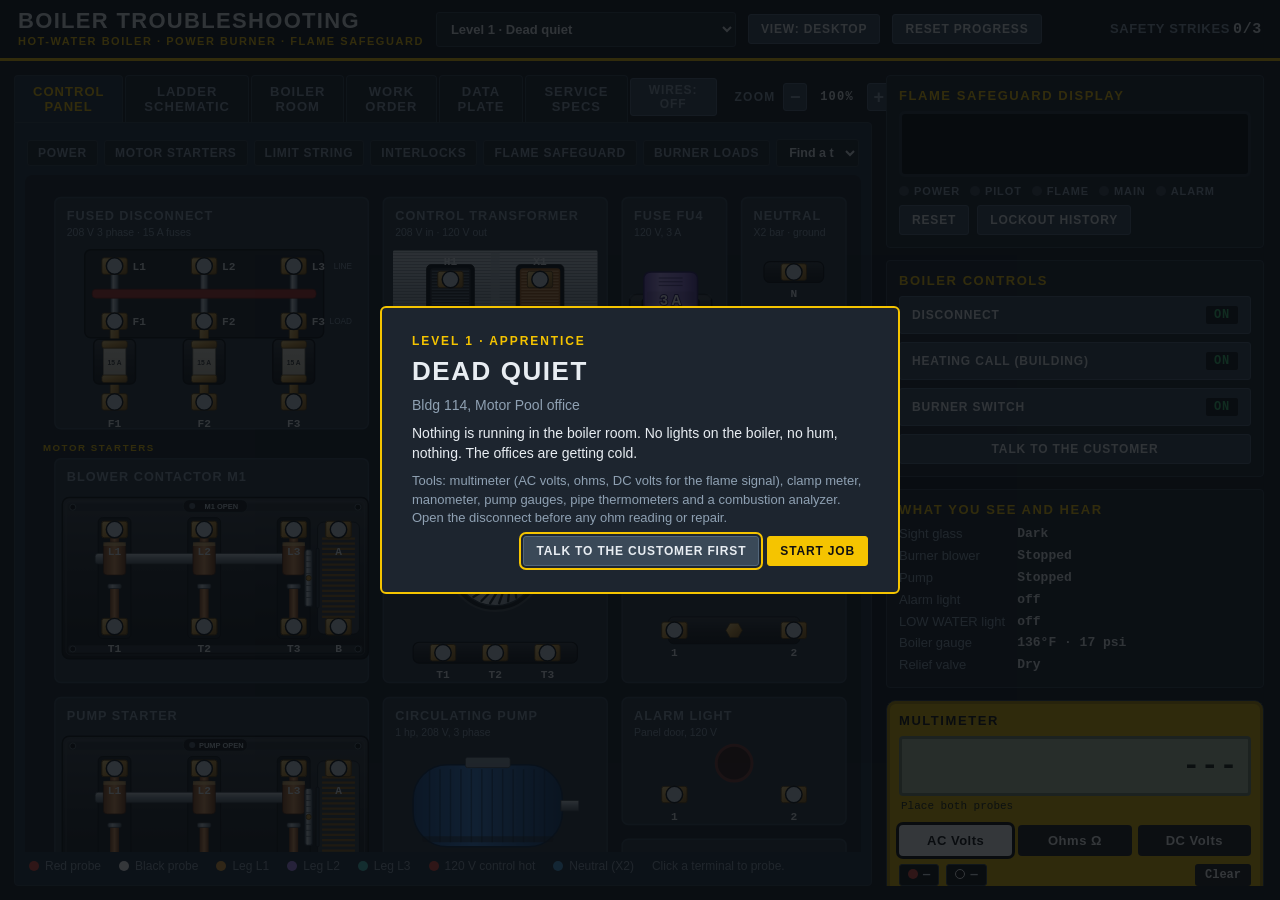
==== commit c3a393ea: "Switch to 208 V 3-phase and redraw the control panel in the package unit style - Fused disconnect F1" ====
--- a/index.html
+++ b/index.html
@@ -566,12 +566,12 @@
     </div>
     <div class="view" id="viewUnit">
       <div class="unitnav" id="unitNav"></div>
-      <div class="scroll" id="unitScroll"><svg id="unitSvg" class="nowires" viewBox="0 0 1100 1660" preserveAspectRatio="xMidYMin meet" role="img" aria-label="Boiler control panel with probe points"></svg></div>
-      <div class="legend"><span><i style="background:var(--red)"></i>Red probe</span><span><i style="background:#fff"></i>Black probe</span><span><i style="background:#e8a33b"></i>Hot side (L1 and switched)</span><span><i style="background:#d0d6dc"></i>Neutral</span><span>Click a terminal to probe.</span></div>
+      <div class="scroll" id="unitScroll"><svg id="unitSvg" class="nowires" viewBox="0 0 1120 2110" preserveAspectRatio="xMidYMin meet" role="img" aria-label="Boiler control panel with probe points"></svg></div>
+      <div class="legend"><span><i style="background:var(--red)"></i>Red probe</span><span><i style="background:#fff"></i>Black probe</span><span><i style="background:#e8a33b"></i>Leg L1</span><span><i style="background:#b48cff"></i>Leg L2</span><span><i style="background:#4ac9c0"></i>Leg L3</span><span><i style="background:#e5483b"></i>120 V control hot</span><span><i style="background:#4aa3df"></i>Neutral (X2)</span><span>Click a terminal to probe.</span></div>
     </div>
     <div class="view" id="viewSchem" hidden>
-      <div class="scroll" style="flex:1;min-height:0;overflow:auto"><svg id="schemSvg" class="sch" viewBox="0 0 900 1060" preserveAspectRatio="xMidYMin meet" role="img" aria-label="Ladder schematic of the boiler controls"></svg></div>
-      <div class="legend"><span>All control circuits are 120 V. Left rail: L1 after fuse F1. Right rail: neutral. Numbers on the right are line numbers.</span></div>
+      <div class="scroll" style="flex:1;min-height:0;overflow:auto"><svg id="schemSvg" class="sch" viewBox="0 0 900 1390" preserveAspectRatio="xMidYMin meet" role="img" aria-label="Ladder schematic of the boiler controls"></svg></div>
+      <div class="legend"><span>Top: 208 V 3-phase power. Below: 120 V control from the control transformer (left rail X1 after FU4, right rail X2). Numbers on the right are line numbers.</span></div>
     </div>
     <div class="view" id="viewPic" hidden><div class="scroll"><svg id="picSvg" viewBox="0 0 1100 760" preserveAspectRatio="xMidYMin meet" role="img" aria-label="Boiler room with burner, gas train, pump and piping"></svg>
       <div id="picPanel"><div class="pc" id="picSel"><h3>Look closely</h3><p class="dim">Click any part of the boiler room to inspect it.</p></div></div></div></div>
@@ -609,7 +609,7 @@
     </div>
     <div class="card" id="cardClamp">
       <h2>Clamp meter &amp; gauges</h2>
-      <div class="row" style="margin-bottom:6px"><select id="clampSel" aria-label="Clamp location"><option value="pump">Pump motor lead</option><option value="blower">Blower motor lead</option><option value="ign">Ignition transformer lead</option><option value="line">Main line (L1)</option></select><button class="btn" id="clampBtn" type="button">Clamp</button></div>
+      <div class="row" style="margin-bottom:6px"><select id="clampSel" aria-label="Clamp location"><option value="pump1">Pump motor lead T1</option><option value="pump2">Pump motor lead T2</option><option value="pump3">Pump motor lead T3</option><option value="blower1">Blower motor lead T1</option><option value="blower2">Blower motor lead T2</option><option value="blower3">Blower motor lead T3</option><option value="ign">Ignition transformer lead</option><option value="x1">Control transformer X1</option><option value="line">Main line L1</option></select><button class="btn" id="clampBtn" type="button">Clamp</button></div>
       <div class="row" style="margin-bottom:10px;font-family:var(--mono)">Amps: <b id="clampOut">---</b></div>
       <div class="row" style="margin-bottom:6px"><select id="manoSel" aria-label="Manometer port"><option value="inlet">Manometer: gas inlet port</option><option value="manifold">Manometer: manifold port (after V2)</option><option value="pilot">Manometer: pilot test port</option><option value="air">Manometer: blower static (air switch port)</option></select><button class="btn" id="manoBtn" type="button">Read</button></div>
       <div class="row" style="margin-bottom:10px;font-family:var(--mono)">Pressure: <b id="manoOut">---</b></div>
@@ -631,23 +631,35 @@
 <div id="modal" hidden><div class="sheet" id="sheet" role="dialog" aria-modal="true"></div></div>
 <script>
 /* ---- engine.js ---- */
-/* ===== Hot-water boiler simulation: 120 V control circuit, 7800-series flame safeguard (on/off burner),
-   water side (pump, flow, pressure, expansion tank, relief valve) and combustion (gas pressures, air, flue gas).
+/* ===== Hot-water boiler simulation: 208 V 3-phase power (blower and pump motors), 120 V control circuit from a control
+   transformer, 7800-series flame safeguard (on/off burner), water side (pump, flow, pressure, expansion tank, relief valve)
+   and combustion (gas pressures, air, flue gas).
    Written in plain ES2017 on purpose: the classroom smartboard browser is old. ===== */
 
 const SPEED = 2;            /* flame safeguard timers run at twice real time so a full start takes about 40 s, not 80 s */
 const FLAME_MIN = 1.25;     /* flame signal (V dc at the test jacks) needed to prove flame */
 const OC_SET = 180, OC_DIFF = 15, HL_SET = 210;   /* operating aquastat opens at 180 and closes at 165; manual reset high limit 210 */
+const XF_RATIO = 120 / 208; /* control transformer 208 V primary, 120 V secondary */
 
 /* every probe point on the panel, in the words a tech would use */
 const NODES = {
-  LN_L1: 'Disconnect, line side L1 (always live)', LN_N: 'Disconnect, line side neutral',
-  DS_L1: 'Disconnect, load side L1', F1_IN: 'Control fuse F1, in', F1_OUT: 'Control fuse F1, out (L1 bus)',
-  NB: 'Neutral bar', GND: 'Ground lug (bare metal)',
+  LN_L1: 'Disconnect, line side L1 (always live)', LN_L2: 'Disconnect, line side L2 (always live)', LN_L3: 'Disconnect, line side L3 (always live)',
+  F1_IN: 'Disconnect fuse F1, in', F2_IN: 'Disconnect fuse F2, in', F3_IN: 'Disconnect fuse F3, in',
+  F1_OUT: 'Disconnect fuse F1, out', F2_OUT: 'Disconnect fuse F2, out', F3_OUT: 'Disconnect fuse F3, out',
+  XF_H1: 'Control transformer H1 (208 V primary)', XF_H2: 'Control transformer H2 (208 V primary)',
+  XF_X1: 'Control transformer X1 (120 V secondary)', XF_X2: 'Control transformer X2 (secondary, grounded)',
+  FU_IN: 'Control fuse FU4, in', FU_OUT: 'Control fuse FU4, out (120 V bus)',
+  NB: 'Neutral bar (X2)', GND: 'Ground lug (bare metal)',
+  M1_L1: 'Blower contactor M1 L1 (line)', M1_L2: 'Blower contactor M1 L2 (line)', M1_L3: 'Blower contactor M1 L3 (line)',
+  M1_T1: 'Blower contactor M1 T1 (load)', M1_T2: 'Blower contactor M1 T2 (load)', M1_T3: 'Blower contactor M1 T3 (load)',
+  M1_A: 'Blower contactor M1 coil A (from RM 3)', M1_B: 'Blower contactor M1 coil B (neutral)',
+  BM_T1: 'Blower motor T1', BM_T2: 'Blower motor T2', BM_T3: 'Blower motor T3',
+  PS_L1: 'Pump starter L1 (line)', PS_L2: 'Pump starter L2 (line)', PS_L3: 'Pump starter L3 (line)',
+  PS_T1: 'Pump starter T1 (to motor)', PS_T2: 'Pump starter T2 (to motor)', PS_T3: 'Pump starter T3 (to motor)',
+  PS_A: 'Pump starter coil A', PS_B: 'Pump starter coil B (neutral)',
+  OL_95: 'Pump overload contact 95 (NC, in)', OL_96: 'Pump overload contact 96 (NC, out to coil)',
+  PM_T1: 'Pump motor T1', PM_T2: 'Pump motor T2', PM_T3: 'Pump motor T3',
   EN_1: 'Heating call contact (building controls), in', EN_2: 'Heating call contact (building controls), out',
-  PR_A: 'Pump relay PR coil, terminal A', PR_B: 'Pump relay PR coil, terminal B (neutral)',
-  PR_C: 'Pump relay PR contact, common (L1 bus)', PR_NO: 'Pump relay PR contact, normally open (to pump)',
-  PM_1: 'Pump motor lead 1 (from PR)', PM_2: 'Pump motor lead 2 (neutral)',
   BS_1: 'Burner switch, in', BS_2: 'Burner switch, out',
   OC_1: 'Operating aquastat, in', OC_2: 'Operating aquastat, out',
   HL_1: 'High limit (manual reset), in', HL_2: 'High limit (manual reset), out',
@@ -657,11 +669,10 @@
   HG_1: 'High gas pressure switch, in', HG_2: 'High gas pressure switch, out',
   AP_1: 'Air proving switch, common', AP_2: 'Air proving switch, normally open (to RM terminal 7)',
   RM_L1: 'Relay module L1 (power in)', RM_L2: 'Relay module L2 (neutral)',
-  RM_3: 'Relay module 3 (blower motor out)', RM_4: 'Relay module 4 (alarm out)',
+  RM_3: 'Relay module 3 (blower contactor out)', RM_4: 'Relay module 4 (alarm out)',
   RM_6: 'Relay module 6 (limits and operating control in)', RM_7: 'Relay module 7 (lockout interlock in)',
   RM_8: 'Relay module 8 (pilot valve out)', RM_9: 'Relay module 9 (main valves out)', RM_10: 'Relay module 10 (ignition out)',
   FT_P: 'Flame signal test jack + (V dc)', FT_N: 'Flame signal test jack − (common)',
-  BM_1: 'Blower motor lead 1 (from RM 3)', BM_2: 'Blower motor lead 2 (neutral)',
   AL_1: 'Alarm light, from RM 4', AL_2: 'Alarm light, neutral',
   PV_1: 'Pilot valve coil, from RM 8', PV_2: 'Pilot valve coil, neutral',
   V1_1: 'Main valve V1 coil, from RM 9', V1_2: 'Main valve V1 coil, neutral',
@@ -671,16 +682,19 @@
 
 /* points joined by wire (one list per wire run) */
 const NETS = [
-  ['LN_L1'], ['DS_L1', 'F1_IN'], ['F1_OUT', 'EN_1', 'PR_C', 'RM_L1'], ['EN_2', 'PR_A', 'BS_1'], ['PR_NO', 'PM_1'],
+  ['LN_L1'], ['LN_L2'], ['LN_L3'], ['F1_IN'], ['F2_IN'], ['F3_IN'],
+  ['F1_OUT', 'XF_H1', 'M1_L1', 'PS_L1'], ['F2_OUT', 'XF_H2', 'M1_L2', 'PS_L2'], ['F3_OUT', 'M1_L3', 'PS_L3'],
+  ['M1_T1', 'BM_T1'], ['M1_T2', 'BM_T2'], ['M1_T3', 'BM_T3'], ['PS_T1', 'PM_T1'], ['PS_T2', 'PM_T2'], ['PS_T3', 'PM_T3'],
+  ['XF_X1', 'FU_IN'], ['FU_OUT', 'EN_1', 'RM_L1'], ['EN_2', 'OL_95', 'BS_1'], ['OL_96', 'PS_A'],
   ['BS_2', 'OC_1'], ['OC_2', 'HL_1'], ['HL_2', 'LW_1'], ['LW_2', 'FS_1'], ['FS_2', 'RM_6', 'LG_1'], ['LG_2', 'HG_1'], ['HG_2', 'AP_1'], ['AP_2', 'RM_7'],
-  ['RM_3', 'BM_1'], ['RM_4', 'AL_1'], ['RM_8', 'PV_1'], ['RM_9', 'V1_1', 'V2_1'], ['RM_10', 'IG_1'],
-  ['LN_N', 'NB', 'GND', 'PR_B', 'PM_2', 'RM_L2', 'BM_2', 'AL_2', 'PV_2', 'V1_2', 'V2_2', 'IG_2'],
+  ['RM_3', 'M1_A'], ['RM_4', 'AL_1'], ['RM_8', 'PV_1'], ['RM_9', 'V1_1', 'V2_1'], ['RM_10', 'IG_1'],
+  ['XF_X2', 'NB', 'GND', 'PS_B', 'M1_B', 'RM_L2', 'AL_2', 'PV_2', 'V1_2', 'V2_2', 'IG_2'],
   ['FT_P'], ['FT_N']
 ];
 const NET_OF = {};
 NETS.forEach((n, i) => n.forEach(x => { NET_OF[x] = i; }));
 
-/* ---------- a small resistor-network solver: voltages with the power on, ohms with it off ---------- */
+/* ---------- a small resistor-network solver: AC voltages (as phasors) with the power on, ohms with it off ---------- */
 function netGroups(els) {
   const par = NETS.map((n, i) => i);
   const find = x => { while (par[x] !== x) { par[x] = par[par[x]]; x = par[x]; } return x; };
@@ -704,7 +718,8 @@
   while (q.length) { const x = q.pop(); res.forEach(e => { const o = e[0] === x ? e[1] : e[1] === x ? e[0] : null; if (o !== null && !seen.has(o)) { seen.add(o); q.push(o); } }); }
   return seen;
 }
-/* potentials (V) of every wire run; fixed = {groupNode: volts}; anything not tied to a source floats (null) */
+/* potentials of every wire run as [re, im] phasors; fixed = {node: [re, im]}; anything not tied to a source floats (null).
+   Everything is resistive, so the real and imaginary parts solve separately with the same matrix. */
 function solveVolts(els, fixed) {
   const G = netGroups(els), V = {}, fixedG = {};
   Object.keys(fixed).forEach(id => { fixedG[G.g[NET_OF[id]]] = fixed[id]; });
@@ -712,17 +727,19 @@
   Object.keys(fixedG).forEach(k => component(+k, G.res).forEach(x => reach.add(x)));
   const unk = [...reach].filter(x => fixedG[x] === undefined), idx = {};
   unk.forEach((x, i) => { idx[x] = i; });
-  const A = unk.map(() => unk.map(() => 0)), b = unk.map(() => 0);
+  const mk = () => unk.map(() => unk.map(() => 0));
+  const A = mk(), br = unk.map(() => 0), bi = unk.map(() => 0);
   G.res.forEach(e => {
     const c = 1 / e[2];
     [[e[0], e[1]], [e[1], e[0]]].forEach(p => {
       const i = idx[p[0]]; if (i === undefined) return;
       A[i][i] += c;
-      if (idx[p[1]] !== undefined) A[i][idx[p[1]]] -= c; else if (fixedG[p[1]] !== undefined) b[i] += c * fixedG[p[1]];
+      if (idx[p[1]] !== undefined) A[i][idx[p[1]]] -= c; else if (fixedG[p[1]] !== undefined) { br[i] += c * fixedG[p[1]][0]; bi[i] += c * fixedG[p[1]][1]; }
     });
   });
-  const sol = unk.length ? gauss(A, b) : [];
-  NETS.forEach((n, i) => { const g = G.g[i]; V[i] = fixedG[g] !== undefined ? fixedG[g] : idx[g] !== undefined ? sol[idx[g]] : null; });
+  const A2 = A.map(r => r.slice());
+  const sr = unk.length ? gauss(A, br) : [], si = unk.length ? gauss(A2, bi) : [];
+  NETS.forEach((n, i) => { const g = G.g[i]; V[i] = fixedG[g] !== undefined ? fixedG[g] : idx[g] !== undefined ? [sr[idx[g]], si[idx[g]]] : null; });
   return V;
 }
 function solveOhms(els, a, b) {
@@ -738,6 +755,7 @@
   bb[idx[ga]] = 1;
   return gauss(A, bb)[idx[ga]];
 }
+const phasor = (mag, deg) => [mag * Math.cos(deg * Math.PI / 180), mag * Math.sin(deg * Math.PI / 180)];
 
 /* ---------- the boiler ---------- */
 const RM_TEXT = { OFF: 'NO POWER', INIT: 'INITIATE', STANDBY: 'STANDBY', PURGE: 'PREPURGE', PFEP: 'PILOT IGN (PFEP)', MFEP: 'MAIN IGN (MFEP)', RUN: 'RUN', POST: 'POSTPURGE', LOCKOUT: 'LOCKOUT', HOLD: 'STANDBY HOLD' };
@@ -747,7 +765,7 @@
   faults: new Set(), disc: true, call: true, burnerSw: true,
   rm: null, Tb: 140, ocOpen: false, hlTrip: false, lgTrip: false, hgTrip: false, lockedOnce: false,
   pilot: false, main: false, spark: false, sig: 0, air: 0, flow: 0, dp: 0, pin: 7.2, man: 0, pilotP: 0,
-  pumpRun: false, blowerRun: false, P: 18, relief: 'dry', time: 0, seed: 1, quiet: false, V: {}, en: {}, onLog: null, resetsSinceFix: 0,
+  pumpRun: false, blowerRun: false, pumpHum: false, blowerHum: false, olTrip: false, humT: 0, P: 18, relief: 'dry', time: 0, seed: 1, quiet: false, V: {}, en: {}, onLog: null, resetsSinceFix: 0,
 
   has(f) { return this.faults.has(f); },
   reset(faults, seed, opt) {
@@ -757,8 +775,8 @@
     this.rm = { st: 'OFF', t: 0, el: 0, ilk: false, hold: 0, hist: [], lock: '', runT: 0, lowSig: 0 };
     this.Tb = opt.Tb != null ? opt.Tb : 138 + (seed % 5) * 2; this.ocOpen = false; this.hlTrip = false; this.lgTrip = false; this.hgTrip = false;
     this.pilot = false; this.main = false; this.spark = false; this.sig = 0; this.air = 0; this.flow = 0; this.dp = 0;
-    this.pumpRun = false; this.blowerRun = false; this.time = 0; this.resetsSinceFix = 0; this.en = {};
-    this.line = 119 + (seed % 4) * 0.8;
+    this.pumpRun = false; this.blowerRun = false; this.pumpHum = false; this.blowerHum = false; this.olTrip = false; this.humT = 0; this.time = 0; this.resetsSinceFix = 0; this.en = {};
+    this.line = 205 + (seed % 4) * 1.3;
     /* the boiler ran (or tried to) before the tech got there: play that out so the job is found as the customer left it */
     this.quiet = true;
     const pre = opt.pre != null ? opt.pre : 260;
@@ -774,28 +792,53 @@
   lwClosed() { if (this.has('jmp_lwco')) return true; return !this.has('lwco_dirty') && !this.lowWater(); },
   fsClosed() { return !this.has('fs_bad') && this.flow >= 20; },
   apClosed() { if (this.has('aps_weld')) return true; return !this.has('aps_bad') && !this.has('aps_tube') && this.air >= 0.5; },
-  rmPowered() { return this.rmOK() && this.vAt('RM_L1') > 90; },
+  rmPowered() { return this.rmOK() && this.mag('RM_L1') > 90; },
   rmOK() { return !this.has('rm_bad'); },
   out(n) { const r = this.rm; return !!(r && this.rmOK() && this.lastPow && RM_OUT[n].indexOf(r.st) >= 0); },
 
   elements() {
-    const f = this.faults, O = Infinity, sw = on => on ? 0 : O;
+    const f = this.faults, O = Infinity, sw = on => on ? 0 : O, en = this.en;
+    const leg = k => f.has('fuse_L' + k) ? O : 0;
+    const m1 = k => sw(en.m1 && !(k === 3 && f.has('m1_pole')));
     return [
-      ['LN_L1', 'DS_L1', sw(this.disc)], ['F1_IN', 'F1_OUT', f.has('fuse_open') ? O : 0],
-      ['EN_1', 'EN_2', sw(this.call)], ['PR_A', 'PR_B', f.has('pr_coil') ? O : 380], ['PR_C', 'PR_NO', sw(this.en.pr)],
-      ['PM_1', 'PM_2', f.has('pm_open') ? O : 1.3],
+      /* 208 V power */
+      ['LN_L1', 'F1_IN', sw(this.disc)], ['LN_L2', 'F2_IN', sw(this.disc)], ['LN_L3', 'F3_IN', sw(this.disc)],
+      ['F1_IN', 'F1_OUT', leg(1)], ['F2_IN', 'F2_OUT', leg(2)], ['F3_IN', 'F3_OUT', leg(3)],
+      ['XF_H1', 'XF_H2', f.has('xfmr_open') ? O : 45],
+      ['M1_L1', 'M1_T1', m1(1)], ['M1_L2', 'M1_T2', m1(2)], ['M1_L3', 'M1_T3', m1(3)],
+      ['PS_L1', 'PS_T1', sw(en.ps)], ['PS_L2', 'PS_T2', sw(en.ps)], ['PS_L3', 'PS_T3', sw(en.ps)],
+      /* motor windings in delta */
+      ['BM_T1', 'BM_T2', f.has('blower_open') ? O : 9.6], ['BM_T2', 'BM_T3', 9.6], ['BM_T3', 'BM_T1', 9.6],
+      ['PM_T1', 'PM_T2', f.has('pm_open') ? O : 7.2], ['PM_T2', 'PM_T3', 7.2], ['PM_T3', 'PM_T1', 7.2],
+      /* 120 V control */
+      ['FU_IN', 'FU_OUT', f.has('fuse_open') ? O : 0],
+      ['EN_1', 'EN_2', sw(this.call)], ['OL_95', 'OL_96', sw(!this.olTrip)], ['PS_A', 'PS_B', f.has('ps_coil') ? O : 260],
+      ['M1_A', 'M1_B', f.has('m1_coil') ? O : 280],
       ['BS_1', 'BS_2', sw(this.burnerSw)], ['OC_1', 'OC_2', sw(this.ocClosed())], ['HL_1', 'HL_2', sw(this.hlClosed())],
       ['LW_1', 'LW_2', sw(this.lwClosed())], ['FS_1', 'FS_2', sw(this.fsClosed())],
       ['LG_1', 'LG_2', sw(!this.lgTrip)], ['HG_1', 'HG_2', sw(!this.hgTrip)], ['AP_1', 'AP_2', sw(this.apClosed())],
       ['RM_L1', 'RM_L2', 3300], ['RM_6', 'RM_L2', 22000], ['RM_7', 'RM_L2', 22000],
       ['RM_L1', 'RM_3', sw(this.out(3))], ['RM_L1', 'RM_4', sw(this.out(4))], ['RM_L1', 'RM_8', sw(this.out(8))], ['RM_L1', 'RM_9', sw(this.out(9))], ['RM_L1', 'RM_10', sw(this.out(10))],
-      ['BM_1', 'BM_2', f.has('blower_open') ? O : 1.9], ['AL_1', 'AL_2', 150], ['PV_1', 'PV_2', f.has('pv_open') ? O : 640],
+      ['AL_1', 'AL_2', 150], ['PV_1', 'PV_2', f.has('pv_open') ? O : 640],
       ['V1_1', 'V1_2', f.has('v1_open') ? O : 1150], ['V2_1', 'V2_2', f.has('v2_open') ? O : 1150], ['IG_1', 'IG_2', f.has('ig_open') ? O : 2.2]
     ];
   },
-  solve() { this.V = solveVolts(this.elements(), { LN_L1: this.line, LN_N: 0 }); },
+  /* wye 208 V service with a grounded neutral: each leg is 120 V to ground. The control transformer secondary follows
+     whatever its primary sees, so it is solved in two passes: power side first, then the 120 V side from X1 */
+  solve() {
+    const L = this.line / Math.sqrt(3), src = { LN_L1: phasor(L, 0), LN_L2: phasor(L, -120), LN_L3: phasor(L, 120), GND: [0, 0] };
+    const els = this.elements();
+    let V = solveVolts(els, src);
+    const h1 = V[NET_OF.XF_H1], h2 = V[NET_OF.XF_H2];
+    if (h1 && h2 && !this.faults.has('xfmr_open')) {
+      src.XF_X1 = [(h1[0] - h2[0]) * XF_RATIO, (h1[1] - h2[1]) * XF_RATIO];
+      if (Math.hypot(src.XF_X1[0], src.XF_X1[1]) > 1) V = solveVolts(els, src); else delete src.XF_X1;
+    }
+    this.V = V;
+  },
   vAt(id) { const v = this.V[NET_OF[id]]; return v == null ? null : v; },
-  across(a, b) { const x = this.vAt(a), y = this.vAt(b); if (x == null || y == null) return 0; return Math.abs(x - y); },
+  mag(id) { const v = this.vAt(id); return v ? Math.hypot(v[0], v[1]) : 0; },
+  across(a, b) { const x = this.vAt(a), y = this.vAt(b); if (x == null || y == null) return 0; return Math.hypot(x[0] - y[0], x[1] - y[1]); },
   volts(a, b) {
     if (a === 'FT_P' || a === 'FT_N' || b === 'FT_P' || b === 'FT_N') return 0;
     return this.across(a, b);
@@ -814,14 +857,21 @@
   tick(dt) {
     this.time += dt;
     const f = this.faults;
-    for (let k = 0; k < 2; k++) {        /* settle: relay coils pull in, then their contacts change the circuit */
+    for (let k = 0; k < 3; k++) {        /* settle: coils pull in, then their contacts change the circuit */
       this.solve();
-      this.lastPow = this.rmOK() && (this.vAt('RM_L1') || 0) > 90;
-      this.en.pr = this.across('PR_A', 'PR_B') > 85 && !f.has('pr_coil');
+      this.lastPow = this.rmOK() && this.mag('RM_L1') > 90;
+      this.en.ps = this.across('PS_A', 'PS_B') > 85 && !f.has('ps_coil');
+      this.en.m1 = this.across('M1_A', 'M1_B') > 85 && !f.has('m1_coil');
     }
     const on = (a, b) => this.across(a, b) > 90;
-    const pumpV = on('PM_1', 'PM_2'), blowV = on('BM_1', 'BM_2');
-    this.en.pumpV = pumpV; this.en.blowV = blowV;
+    /* a 3-phase motor starts only with all three legs; on two legs (single-phasing) or with a winding open it hums */
+    const three = (p, k) => on(p + '1', p + '2') && on(p + '2', p + '3') && on(p + '3', p + '1') && Math.min(this.across(p + '1', p + '2'), this.across(p + '2', p + '3'), this.across(p + '3', p + '1')) > 180;
+    const any = p => on(p + '1', p + '2') || on(p + '2', p + '3') || on(p + '3', p + '1');
+    const pumpV = three('PM_T') && !f.has('pm_open'), blowV = three('BM_T') && !f.has('blower_open');
+    this.pumpHum = !pumpV && any('PM_T'); this.blowerHum = !blowV && any('BM_T');
+    /* the pump overload trips after a few seconds of locked-rotor current and stays out until someone resets it */
+    if (this.pumpHum) { this.humT += dt; if (this.humT > 8) { this.olTrip = true; this.note('Pump overload tripped.'); } } else this.humT = 0;
+    this.en.pumpV = pumpV || this.pumpHum; this.en.blowV = blowV || this.blowerHum;
     this.en.pv = on('PV_1', 'PV_2') && !f.has('pv_open');
     this.en.v1 = on('V1_1', 'V1_2') && !f.has('v1_open');
     this.en.v2 = on('V2_1', 'V2_2') && !f.has('v2_open');
@@ -829,7 +879,7 @@
     this.en.alarm = on('AL_1', 'AL_2');
 
     /* water side */
-    this.pumpRun = pumpV && !f.has('pm_open');
+    this.pumpRun = pumpV;
     let flow = 0, dp = 0;
     if (this.pumpRun) {
       if (f.has('coupler')) { flow = 0; dp = 0; }
@@ -841,7 +891,7 @@
     this.flow = flow; this.dp = dp;
 
     /* air: blower static pressure at the air switch port, in. w.c. */
-    this.blowerRun = blowV && !f.has('blower_open');
+    this.blowerRun = blowV;
     this.air = this.blowerRun ? (f.has('blower_dirty') ? 0.62 : 1.40) : 0;
 
     /* gas pressures, in. w.c. */
@@ -889,8 +939,8 @@
 
   /* ----- the flame safeguard ----- */
   rmStep(d) {
-    const r = this.rm, pow = this.rmOK() && (this.vAt('RM_L1') || 0) > 90;
-    const t6 = (this.vAt('RM_6') || 0) > 90, t7 = (this.vAt('RM_7') || 0) > 90, flame = this.sig >= FLAME_MIN;
+    const r = this.rm, pow = this.rmOK() && this.mag('RM_L1') > 90;
+    const t6 = this.mag('RM_6') > 90, t7 = this.mag('RM_7') > 90, flame = this.sig >= FLAME_MIN;
     const go = (st, t) => { r.st = st; r.t = t || 0; r.el = 0; r.ilk = false; r.hold = 0; };
     const lock = msg => { r.hist.unshift({ msg, at: RM_TEXT[r.st] }); r.hist = r.hist.slice(0, 6); r.lock = msg; go('LOCKOUT'); this.note('Flame safeguard LOCKOUT: ' + msg); };
     if (!pow) { if (r.st !== 'LOCKOUT') go('OFF'); return; }
@@ -936,20 +986,29 @@
   rmReset(silent) {
     const r = this.rm;
     if (r.st !== 'LOCKOUT') return false;
-    if (!this.rmOK() || (this.vAt('RM_L1') || 0) < 90) return false;
+    if (!this.rmOK() || this.mag('RM_L1') < 90) return false;
     r.st = 'INIT'; r.t = 10; r.el = 0; r.lock = '';
     if (!silent) this.resetsSinceFix++;
     return true;
   },
 
   /* ----- readings for the tools ----- */
+  /* clamp readings. Motor legs: running current, or locked-rotor current on the legs that still have power */
   amps(where) {
     const j = v => v * (1 + Math.sin(this.time * 3.1) * 0.01), f = this.faults;
-    const pump = !this.pumpRun ? 0 : f.has('coupler') ? 3.6 : f.has('iso_closed') ? 6.9 : f.has('air_bound') ? 6.0 + Math.sin(this.time * 0.9) * 0.8 : f.has('strainer') ? 8.3 : 10.2;
-    const blow = this.blowerRun ? (f.has('blower_dirty') ? 4.5 : 5.8) : 0;
+    const pumpRun = f.has('coupler') ? 1.4 : f.has('iso_closed') ? 2.4 : f.has('air_bound') ? 2.1 + Math.sin(this.time * 0.9) * 0.3 : f.has('strainer') ? 2.9 : 3.3;
+    /* on a lost leg the dead terminal only shows a phantom voltage (about half) to the others, and carries no current */
+    const motor = (run, hum, p, runA, lra, k) => run ? runA : !hum ? 0 : [1, 2, 3].some(o => o !== k && this.across(p + k, p + o) > 180) ? lra : 0;
+    const m = {};
+    [1, 2, 3].forEach(k => {
+      m['pump' + k] = motor(this.pumpRun, this.pumpHum, 'PM_T', pumpRun, 16.5, k);
+      m['blower' + k] = motor(this.blowerRun, this.blowerHum, 'BM_T', f.has('blower_dirty') ? 2.0 : 2.6, 13.8, k);
+    });
     const ign = this.en.ig ? 1.3 : 0, pv = this.en.pv ? 0.19 : 0, mv = (this.en.v1 ? 0.1 : 0) + (this.en.v2 ? 0.1 : 0), al = this.en.alarm ? 0.35 : 0;
-    const prc = this.en.pr ? 0.06 : 0, rmc = this.lastPow ? 0.04 : 0;
-    const m = { pump, blower: blow, ign, line: pump + blow + ign + pv + mv + al + prc + rmc };
+    const coils = (this.en.ps ? 0.45 : 0) + (this.en.m1 ? 0.4 : 0), rmc = this.lastPow ? 0.04 : 0;
+    m.ign = ign;
+    m.x1 = ign + pv + mv + al + coils + rmc;
+    m.line = m.pump1 + m.blower1 + m.x1 * XF_RATIO;
     return j(m[where] || 0);
   },
   analyzer() {
@@ -970,23 +1029,27 @@
     const f = this.faults;
     return {
       rm: this.rm.st, flame: this.main ? 'main' : this.pilot ? 'pilot' : this.spark ? 'spark' : 'none',
-      blower: this.blowerRun ? 'run' : this.en.blowV ? 'hum' : 'off',
-      pump: this.pumpRun ? 'run' : this.en.pumpV ? 'hum' : 'off',
+      blower: this.blowerRun ? 'run' : this.blowerHum ? 'hum' : 'off',
+      pump: this.pumpRun ? 'run' : this.pumpHum ? 'hum' : 'off',
       alarm: this.en.alarm, Tb: this.Tb, P: this.P, Tr: this.returnT(), relief: this.relief,
-      lwLamp: this.lastPow !== undefined && (this.vAt('F1_OUT') || 0) > 90 && (f.has('lwco_dirty') || this.lowWater()),
-      hlTrip: this.hlTrip, lgTrip: this.lgTrip, hgTrip: this.hgTrip
+      lwLamp: this.lastPow !== undefined && this.mag('FU_OUT') > 90 && (f.has('lwco_dirty') || this.lowWater()),
+      hlTrip: this.hlTrip, lgTrip: this.lgTrip, hgTrip: this.hgTrip, olTrip: this.olTrip
     };
   },
   healthy() {
-    return this.faults.size === 0 && !this.hlTrip && !this.lgTrip && !this.hgTrip && this.rm.st === 'RUN' && this.rm.runT > 4;
+    return this.faults.size === 0 && !this.hlTrip && !this.lgTrip && !this.hgTrip && !this.olTrip && this.rm.st === 'RUN' && this.rm.runT > 4;
   }
 };
 
 /* ---- parts.js ---- */
 /* ===== Parts counter: every part or action a trainee can pick, and which fault each one cures ===== */
 const PARTS = {
-  fuse:      { name: 'Control fuse F1 (10 A)', g: 'Power and controls' },
-  prelay:    { name: 'Pump relay PR (120 V coil)', g: 'Power and controls' },
+  pfuse:     { name: 'Disconnect fuse (one leg, 15 A)', g: 'Power and controls' },
+  xfmr:      { name: 'Control transformer (208 / 120 V)', g: 'Power and controls' },
+  fuse:      { name: 'Control fuse FU4 (3 A)', g: 'Power and controls' },
+  pstarter:  { name: 'Pump starter (contactor with 120 V coil)', g: 'Power and controls' },
+  olreset:   { name: 'Press the reset button on the pump overload', g: 'Power and controls', live: true, reset: 'ol' },
+  m1:        { name: 'Blower contactor M1 (120 V coil)', g: 'Power and controls' },
   oc:        { name: 'Operating aquastat', g: 'Power and controls' },
   hl:        { name: 'High limit aquastat (manual reset)', g: 'Power and controls' },
   hlreset:   { name: 'Press the reset button on the high limit', g: 'Power and controls', live: true, reset: 'hl' },
@@ -1025,7 +1088,7 @@
   jmplwco:   { name: 'Remove jumper: low-water cutoff', g: 'Remove a jumper', jumper: true }
 };
 const FIXES = {
-  fuse_open: 'fuse', pr_coil: 'prelay', oc_bad: 'oc', oc_stuck: 'oc', hl_bad: 'hl', rm_bad: 'rm', amp_bad: 'amp', scanner_bad: 'scanner',
+  fuse_open: 'fuse', fuse_L1: 'pfuse', fuse_L2: 'pfuse', fuse_L3: 'pfuse', xfmr_open: 'xfmr', ps_coil: 'pstarter', m1_coil: 'm1', m1_pole: 'm1', oc_bad: 'oc', oc_stuck: 'oc', hl_bad: 'hl', rm_bad: 'rm', amp_bad: 'amp', scanner_bad: 'scanner',
   lens_dirty: 'scanclean', ig_open: 'ignx', electrode: 'electrode', pv_open: 'pilotv', pilot_cock: 'pilotcock', blower_open: 'blower',
   blower_dirty: 'blowclean', aps_bad: 'aps', aps_weld: 'aps', aps_tube: 'apstube', linkage: 'linkage', tubes_soot: 'tubes',
   gas_closed: 'gascock', gas_low: 'gasutil', reg_high: 'gasreg', reg_low: 'gasreg', v1_open: 'mainv1', v2_open: 'mainv2',
@@ -1039,7 +1102,7 @@
   const f = B.faults, off = !B.disc;
   const T = {
     burner: () => 'Burner head and blower housing. ' + (B.blowerRun ? 'The blower is running.' : 'The blower is stopped.'),
-    blower: () => !off ? 'Open the disconnect before you reach into the blower housing.' : f.has('blower_dirty') ? 'The blower wheel blades are packed with lint and dust, and the air inlet screen is matted over.' : 'The blower wheel is clean and spins freely by hand. The inlet screen is clear.',
+    blower: () => B.blowerHum ? 'The blower motor hums loudly but the wheel does not turn. The motor is getting hot.' : !off ? 'Open the disconnect before you reach into the blower housing.' : f.has('blower_dirty') ? 'The blower wheel blades are packed with lint and dust, and the air inlet screen is matted over.' : 'The blower wheel is clean and spins freely by hand. The inlet screen is clear.',
     damper: () => f.has('linkage') ? 'The air damper is much further open than the paint mark on the shaft. The linkage set screw is loose.' : 'The air damper lines up with the paint mark on its shaft. The linkage is tight.',
     aps: () => f.has('aps_tube') ? 'The sensing tube from the blower housing to the switch is cracked through at a tight bend.' : 'The sensing tube is soft and whole, pushed fully on both barbs. Setpoint 0.5 in. w.c.',
     sight: () => B.main ? 'Through the sight glass: a steady main flame' + (f.has('linkage') ? ', short and lifting off the burner head, very blue.' : f.has('blower_dirty') ? ', long, lazy and yellow-tipped.' : ', blue with a firm shape.') : B.pilot ? 'Through the sight glass: a pilot flame.' : B.spark ? 'Through the sight glass: a spark snapping at the pilot, but no flame.' : 'Through the sight glass: dark.',
@@ -1054,7 +1117,7 @@
     v1: () => 'Main gas valve V1 actuator. ' + (B.en.v1 ? 'The OPEN indicator shows.' : 'The indicator shows CLOSED.'),
     v2: () => 'Main gas valve V2 actuator. ' + (B.en.v2 ? 'The OPEN indicator shows.' : 'The indicator shows CLOSED.'),
     pv: () => 'Pilot solenoid valve. ' + (B.en.pv ? 'It is warm and humming.' : 'It is quiet.'),
-    pump: () => B.pumpRun ? (f.has('coupler') ? 'The pump motor is running. The coupler guard is warm. Through the guard slots the motor shaft spins but the pump shaft does not.' : f.has('air_bound') ? 'The pump is running and you can hear gravel-like rattling in the volute.' : 'The pump is running smoothly.') : B.en.pumpV ? 'The pump motor hums but does not turn. Hot to the touch.' : 'The pump is stopped.',
+    pump: () => B.pumpRun ? (f.has('coupler') ? 'The pump motor is running. The coupler guard is warm. Through the guard slots the motor shaft spins but the pump shaft does not.' : f.has('air_bound') ? 'The pump is running and you can hear gravel-like rattling in the volute.' : 'The pump is running smoothly.') : B.pumpHum ? 'The pump motor hums but does not turn. Hot to the touch.' : 'The pump is stopped.',
     coupler: () => !off ? 'Open the disconnect before you take the coupler guard off.' : f.has('coupler') ? 'With the guard off: the rubber coupler insert is shredded. The motor half spins free.' : 'With the guard off: the coupler is whole and tight.',
     iso: () => f.has('iso_closed') ? 'The suction isolation valve handle is across the pipe.' : 'Both pump isolation valves have their handles in line with the pipe.',
     strainer: () => 'Y-strainer on the pump suction. ' + (off && f.has('strainer') ? 'With the cap off: the basket is packed with scale and debris.' : off ? 'With the cap off: the basket is clean.' : 'Isolate and shut off the pump before you open it.'),
@@ -1067,6 +1130,7 @@
     vent: () => 'Automatic air vent on the air separator. ' + (f.has('air_bound') ? 'It hisses air when you push the cap.' : 'Quiet.'),
     stack: () => 'Flue outlet and the analyzer test port.',
     tubes: () => !off ? 'Open the disconnect before you open the boiler door.' : f.has('tubes_soot') ? 'With the rear door open: the fire tubes are lined with soft black soot.' : 'With the rear door open: the fire tubes are clean.',
+    olr: () => 'Pump overload relay, manual reset. ' + (B.olTrip ? 'The trip flag is showing.' : 'The trip flag is not showing.'),
     rm: () => 'Flame safeguard relay module with keyboard display. ' + (B.rmOK() ? '' : 'The display and all LEDs are dark.'),
     alarm: () => B.en.alarm ? 'The red alarm light is on.' : 'The alarm light is off.',
     jumper: () => f.has('jmp_lwco') ? 'In the control cabinet, a short wire jumper is screwed across the two low-water cutoff terminals.' : 'No jumpers on the safety terminals.'
@@ -1074,21 +1138,347 @@
   return T[k] ? T[k]() : '';
 }
 
+/* ---- ptdraw.js ---- */
+/* Copied unchanged from the Package Unit Troubleshooting game (parts.js, the PT artwork helpers) so both games' panels look alike. */
+/* ===== Realistic component artwork for the unit panel pages =====
+   Every helper returns SVG drawn BEHIND the terminal dots. Terminals keep their positions;
+   the art is placed around them so each dot looks like a screw on the real part. */
+const PT = {
+  defs: '<defs>' +
+    '<linearGradient id="ptMetal" x1="0" x2="1"><stop offset="0" stop-color="#6b7886"/><stop offset=".35" stop-color="#cfd8e0"/><stop offset=".7" stop-color="#8c99a6"/><stop offset="1" stop-color="#58646f"/></linearGradient>' +
+    '<linearGradient id="ptMetalV" x1="0" y1="0" x2="0" y2="1"><stop offset="0" stop-color="#d7dfe6"/><stop offset=".5" stop-color="#8c99a6"/><stop offset="1" stop-color="#56626d"/></linearGradient>' +
+    '<linearGradient id="ptBrass" x1="0" x2="1" y1="0" y2="1"><stop offset="0" stop-color="#f0cf80"/><stop offset=".5" stop-color="#c9953a"/><stop offset="1" stop-color="#8a5f1c"/></linearGradient>' +
+    '<linearGradient id="ptBlack" x1="0" x2="0" y1="0" y2="1"><stop offset="0" stop-color="#3a4048"/><stop offset=".5" stop-color="#22272d"/><stop offset="1" stop-color="#14181c"/></linearGradient>' +
+    '<linearGradient id="ptBlue" x1="0" x2="1"><stop offset="0" stop-color="#1d4e8f"/><stop offset=".4" stop-color="#3b82d6"/><stop offset="1" stop-color="#173f73"/></linearGradient>' +
+    '<linearGradient id="ptCopper" x1="0" x2="1"><stop offset="0" stop-color="#8a4a20"/><stop offset=".5" stop-color="#e0995a"/><stop offset="1" stop-color="#7a3f18"/></linearGradient>' +
+    '<linearGradient id="ptBeige" x1="0" x2="0" y1="0" y2="1"><stop offset="0" stop-color="#e9e4d6"/><stop offset="1" stop-color="#c9c2ad"/></linearGradient>' +
+    '</defs>',
+  /* brass screw lug behind a terminal dot */
+  lug(x, y, dir) {
+    const w = 34, h = 22; dir = dir || 'c';
+    return `<rect x="${x - w / 2}" y="${y - h / 2}" width="${w}" height="${h}" rx="3" fill="url(#ptBrass)" stroke="#5c3f10" stroke-width="1.2"/>`;
+  },
+  lugs(list) { return list.map(([x, y]) => PT.lug(x, y)).join(''); },
+  /* contactor: moulded body, fixed contact stems (line above / load below), a moving carrier with
+     copper bridges that slides up (open) and down (closed), and a coil can with an armature plate.
+     k = id used by app.js to animate it (data-k). */
+  contactor(x, y, w, h, poles, yt, yb, coil, k) {
+    const mid = (yt + yb) / 2;
+    let s = `<rect x="${x}" y="${y}" width="${w}" height="${h}" rx="9" fill="url(#ptBlack)" stroke="#0b0e11" stroke-width="2"/>`;
+    s += `<rect x="${x + 5}" y="${y + 5}" width="${w - 10}" height="${h - 10}" rx="6" fill="none" stroke="#4a525b" stroke-width="1" opacity=".7"/>`;
+    s += `<rect x="${x + 8}" y="${y + 8}" width="${w - 16}" height="10" rx="3" fill="#2d343b"/><rect x="${x + 8}" y="${y + h - 18}" width="${w - 16}" height="10" rx="3" fill="#2d343b"/>`;
+    [[x + 14, y + 13], [x + w - 14, y + 13], [x + 14, y + h - 13], [x + w - 14, y + h - 13]].forEach(([cx, cy]) => { s += `<circle cx="${cx}" cy="${cy}" r="4" fill="#0e1114" stroke="#6b7886"/>`; });
+    poles.forEach(px => {
+      s += `<rect x="${px - 22}" y="${yt - 16}" width="44" height="${yb - yt + 32}" rx="6" fill="#1b2026" stroke="#0a0d10"/>`;
+      s += `<rect x="${px - 6}" y="${yt + 10}" width="12" height="${mid - 8 - yt - 10}" fill="url(#ptCopper)"/><rect x="${px - 6}" y="${mid + 8}" width="12" height="${yb - 10 - mid - 8}" fill="url(#ptCopper)"/>`;
+      s += `<rect x="${px - 9}" y="${mid - 14}" width="18" height="6" rx="2" fill="url(#ptMetal)" stroke="#3d4650"/><rect x="${px - 9}" y="${mid + 8}" width="18" height="6" rx="2" fill="url(#ptMetal)" stroke="#3d4650"/>`;
+    });
+    if (coil) {
+      const [cx, c1, c2] = coil;
+      s += `<rect x="${cx - 28}" y="${c1 - 10}" width="56" height="${c2 - c1 + 20}" rx="8" fill="#3a4048" stroke="#10151a"/>`;
+      for (let yy = c1 + 12; yy < c2 - 8; yy += 7) s += `<line x1="${cx - 22}" y1="${yy}" x2="${cx + 22}" y2="${yy}" stroke="#8a5f1c" stroke-width="3"/>`;
+      s += `<rect class="coilglow" data-k="${k}" x="${cx - 28}" y="${c1 - 10}" width="56" height="${c2 - c1 + 20}" rx="8" fill="#38e08a" opacity="0" style="transition:opacity .25s;pointer-events:none"/>`;
+    }
+    const lx = poles[0] - 26, rx = coil ? coil[0] - 38 : poles[poles.length - 1] + 26;
+    let g = `<rect x="${lx}" y="${mid - 7}" width="${rx - lx}" height="14" rx="4" fill="url(#ptMetalV)" stroke="#3d4650"/>`;
+    poles.forEach(px => { g += `<rect x="${px - 15}" y="${mid - 22}" width="30" height="44" rx="5" fill="url(#ptCopper)" stroke="#4a2410"/><rect x="${px - 15}" y="${mid - 22}" width="30" height="5" fill="#f0cf80" opacity=".6"/>`; });
+    s += `<g class="armg" data-k="${k}" style="transform:translateY(-26px)">${g}</g>`;
+    if (coil) {
+      // laminated pole face on the coil, and the armature plate that is pulled in against it when the coil energizes
+      const [cx, c1, c2] = coil;
+      s += `<rect x="${cx - 30}" y="${mid - 40}" width="4" height="80" rx="2" fill="#2f3943" stroke="#10151a"/>`;
+      let pl = `<rect x="${cx - 38}" y="${mid - 38}" width="10" height="76" rx="3" fill="url(#ptMetal)" stroke="#2f3943" stroke-width="1.5"/>`;
+      for (let yy = mid - 30; yy < mid + 34; yy += 8) pl += `<line x1="${cx - 37}" y1="${yy}" x2="${cx - 29}" y2="${yy}" stroke="#56626d" stroke-width="1"/>`;
+      pl += `<circle cx="${cx - 33}" cy="${mid}" r="3.5" fill="#c9953a" stroke="#5c3f10"/>`;
+      s += `<g class="armp" data-k="${k}" style="transform:translateX(-7px)">${pl}</g>`;
+    }
+    s += `<rect x="${x + w / 2 - 43}" y="${y + 3}" width="86" height="17" rx="8" fill="#14181c" stroke="#3d4650"/><circle class="kled" data-k="${k}" cx="${x + w / 2 - 31}" cy="${y + 11.5}" r="4" fill="#55616d"/><text class="kbadge" data-k="${k}" x="${x + w / 2 + 8}" y="${y + 15}" text-anchor="middle" style="font:700 10px sans-serif;fill:#c8d2dc">K OPEN</text>`;
+    return s + PT.lugs(poles.reduce((a, px) => a.concat([[px, yt], [px, yb]]), []).concat(coil ? [[coil[0], coil[1]], [coil[0], coil[2]]] : []));
+  },
+  /* oval dual run capacitor can with terminals on top */
+  can(x, y, w, h, lab, sub) {
+    let s = `<rect x="${x}" y="${y}" width="${w}" height="${h}" rx="${Math.min(w, h) * 0.28}" fill="url(#ptMetal)" stroke="#3d4650" stroke-width="2"/>`;
+    s += `<rect x="${x + 4}" y="${y + 4}" width="${w - 8}" height="26" rx="8" fill="#26303a"/>`;
+    s += `<rect x="${x + w * 0.22}" y="${y + h * 0.42}" width="${w * 0.56}" height="${h * 0.34}" rx="4" fill="#f1f3f5" opacity=".92"/>`;
+    s += `<text x="${x + w / 2}" y="${y + h * 0.42 + 16}" text-anchor="middle" style="font:700 12px sans-serif;fill:#20262c">${lab}</text><text x="${x + w / 2}" y="${y + h * 0.42 + 32}" text-anchor="middle" style="font:600 10px sans-serif;fill:#3a434c">${sub || ''}</text>`;
+    return s;
+  },
+  /* capacitor seen from above: aluminum can rim, dark plastic top with a raised base under every terminal,
+     a pressure-relief vent, and the printed rating sticker. terms = [[x,y],...]; stick = [cx,cy,w,h]; vent = [x,y] */
+  cap(x, y, w, h, lab, sub, terms, stick, vent) {
+    const r = Math.min(w, h) / 2;
+    let s = `<rect x="${x}" y="${y}" width="${w}" height="${h}" rx="${r}" fill="url(#ptMetal)" stroke="#3d4650" stroke-width="2.5"/>`;
+    s += `<rect x="${x + 7}" y="${y + 7}" width="${w - 14}" height="${h - 14}" rx="${r - 7}" fill="#8c99a6" stroke="#56626d"/>`;
+    s += `<rect x="${x + 12}" y="${y + 12}" width="${w - 24}" height="${h - 24}" rx="${r - 12}" fill="#232a31" stroke="#0e1114" stroke-width="1.5"/>`;
+    s += `<rect x="${x + 16}" y="${y + 16}" width="${w - 32}" height="${h - 32}" rx="${Math.max(r - 16, 4)}" fill="none" stroke="#3a434c" stroke-width="1"/>`;
+    terms.forEach(([tx, ty]) => { s += `<circle cx="${tx}" cy="${ty}" r="22" fill="#12161a" stroke="#4a525b" stroke-width="2"/><circle cx="${tx}" cy="${ty}" r="17" fill="none" stroke="#2c343c" stroke-width="2"/>`; });
+    if (vent) s += `<circle cx="${vent[0]}" cy="${vent[1]}" r="9" fill="#303840" stroke="#5c6670"/><path d="M${vent[0] - 5} ${vent[1]} h10 M${vent[0]} ${vent[1] - 5} v10" stroke="#8c99a6" stroke-width="2"/>`;
+    return s;
+  },
+  /* hermetic compressor shell with terminal plate */
+  hermetic(x, y, w, h) {
+    const cx = x + w / 2;
+    let s = `<path d="M${x + 10} ${y + h * 0.28} Q${x + 10} ${y} ${cx} ${y} Q${x + w - 10} ${y} ${x + w - 10} ${y + h * 0.28} V${y + h - 30} Q${x + w - 10} ${y + h} ${cx} ${y + h} Q${x + 10} ${y + h} ${x + 10} ${y + h - 30} Z" fill="url(#ptMetal)" stroke="#2f3943" stroke-width="2.5"/>`;
+    s += `<path d="M${x + 11} ${y + h * 0.3} H${x + w - 11}" stroke="#2a323a" stroke-width="3"/>`;
+    s += `<rect x="${x + 11}" y="${y + h * 0.78}" width="${w - 22}" height="14" fill="#2a323a" opacity=".55"/>`;
+    s += `<rect x="${x + w - 62}" y="${y + h * 0.43}" width="42" height="26" rx="3" fill="#e9edf1" stroke="#6b7886"/><path d="M${x + w - 56} ${y + h * 0.43 + 8} h30 M${x + w - 56} ${y + h * 0.43 + 14} h24 M${x + w - 56} ${y + h * 0.43 + 20} h28" stroke="#6b7886"/>`;
+    return s;
+  },
+  /* compressor terminal head ("pecker head"): steel weld flange around three glass-sealed fusite pins, with a mounting stud and
+     a spring retainer clip across the top. pins = [[x,y],[x,y],[x,y]] */
+  peckerA(pins) {
+    const pts = pins.map(p => p.join(',')).join(' ');
+    const cx = pins.reduce((a, p) => a + p[0], 0) / pins.length, cy = pins.reduce((a, p) => a + p[1], 0) / pins.length;
+    let s = `<polygon points="${pts}" fill="#2f3943" stroke="#2f3943" stroke-width="76" stroke-linejoin="round"/>`;
+    s += `<polygon points="${pts}" fill="url(#ptMetal)" stroke="url(#ptMetal)" stroke-width="68" stroke-linejoin="round"/>`;
+    s += `<polygon points="${pts}" fill="none" stroke="#56626d" stroke-width="56" stroke-linejoin="round" opacity=".7"/>`;
+    s += `<polygon points="${pts}" fill="#8c99a6" stroke="#6b7886" stroke-width="40" stroke-linejoin="round" opacity=".55"/>`;
+    pins.forEach(([x, y]) => {
+      s += `<circle cx="${x}" cy="${y}" r="27" fill="#1b2026" stroke="#0b0e11" stroke-width="2"/><circle cx="${x}" cy="${y}" r="22" fill="url(#ptBlack)" stroke="#4a525b" stroke-width="2"/>`;
+      s += `<circle cx="${x}" cy="${y}" r="17" fill="none" stroke="#6b7886" stroke-width="1.5" opacity=".7"/>`;
+    });
+    s += `<circle cx="${cx}" cy="${cy + 8}" r="9" fill="url(#ptMetalV)" stroke="#3d4650"/><path d="M${cx - 5} ${cy + 8} h10 M${cx} ${cy + 3} v10" stroke="#3d4650" stroke-width="1.5"/>`;
+    return s;
+  },
+  /* compressor terminal head, molded-block style: a black plastic terminal box with ribbed sides, a raised lid lip, corner screws and
+     a round brass-collared socket for each pin. pins = [[x,y],[x,y],[x,y]] */
+  pecker(pins, box) {
+    const xs = pins.map(p => p[0]), ys = pins.map(p => p[1]);
+    const x1 = box ? box[0] : Math.min(...xs) - 38, y1 = box ? box[1] : Math.min(...ys) - 38, x2 = box ? box[0] + box[2] : Math.max(...xs) + 38, y2 = box ? box[1] + box[3] : Math.max(...ys) + 38, w = x2 - x1, h = y2 - y1;
+    let s = `<rect x="${x1 - 6}" y="${y1 + 10}" width="${w + 12}" height="${h - 20}" rx="10" fill="#2a3036" stroke="#0b0e11" stroke-width="2"/>`;
+    for (let yy = y1 + 22; yy < y2 - 18; yy += 9) s += `<line x1="${x1 - 6}" y1="${yy}" x2="${x1}" y2="${yy}" stroke="#4a525b" stroke-width="2"/><line x1="${x2}" y1="${yy}" x2="${x2 + 6}" y2="${yy}" stroke="#4a525b" stroke-width="2"/>`;
+    s += `<rect x="${x1}" y="${y1}" width="${w}" height="${h}" rx="14" fill="url(#ptBlack)" stroke="#0b0e11" stroke-width="2.5"/>`;
+    s += `<rect x="${x1 + 7}" y="${y1 + 7}" width="${w - 14}" height="${h - 14}" rx="9" fill="#1d2329" stroke="#4a525b" stroke-width="1.5"/>`;
+    [[x1 + 14, y1 + 14], [x2 - 14, y1 + 14], [x1 + 14, y2 - 14], [x2 - 14, y2 - 14]].forEach(([x, y]) => { s += `<circle cx="${x}" cy="${y}" r="5.5" fill="url(#ptMetalV)" stroke="#2f3943"/><path d="M${x - 3} ${y} h6" stroke="#2f3943" stroke-width="1.5"/>`; });
+    pins.forEach(([x, y]) => {
+      s += `<circle cx="${x}" cy="${y}" r="27" fill="#0e1114" stroke="#4a525b" stroke-width="2"/><circle cx="${x}" cy="${y}" r="22" fill="url(#ptBrass)" stroke="#5c3f10" stroke-width="1.5"/><circle cx="${x}" cy="${y}" r="17" fill="#1b2026" stroke="#5c3f10"/>`;
+    });
+    s += `<rect x="${(x1 + x2) / 2 - 22}" y="${y2 - 20}" width="44" height="12" rx="3" fill="#2f3943" stroke="#4a525b"/><path d="M${(x1 + x2) / 2 - 14} ${y2 - 14} h28" stroke="#6b7886"/>`;
+    return s;
+  },
+  /* terminal cover with three pins (fusite) */
+  fusite(x, y, w, h) { return `<rect x="${x}" y="${y}" width="${w}" height="${h}" rx="8" fill="url(#ptBlack)" stroke="#0b0e11" stroke-width="2"/>`; },
+  /* PSC fan motor: finned can, shaft, bracket */
+  motor(x, y, w, h, shaft) {
+    const cy = y + h / 2;
+    let s = `<rect x="${x}" y="${y}" width="${w}" height="${h}" rx="${h / 2.4}" fill="url(#ptBlue)" stroke="#0e2a4f" stroke-width="2"/>`;
+    for (let xx = x + 22; xx < x + w - 14; xx += 14) s += `<line x1="${xx}" y1="${y + 6}" x2="${xx}" y2="${y + h - 6}" stroke="#0e2a4f" stroke-width="2" opacity=".55"/>`;
+    s += `<rect x="${x + w * 0.35}" y="${y - 10}" width="${w * 0.3}" height="14" rx="3" fill="#8c99a6" stroke="#3d4650"/>`;
+    if (shaft !== false) s += `<rect x="${x + w - 2}" y="${cy - 7}" width="24" height="14" fill="url(#ptMetalV)" stroke="#3d4650"/>`;
+    s += `<rect x="${x + 12}" y="${y + h - 14}" width="${w - 24}" height="8" rx="3" fill="#20262c" opacity=".5"/>`;
+    return s;
+  },
+  /* control transformer: steel E-I core with two coil bobbins. Primary (high-voltage H1/H2) on the left, secondary (24 V / C) on the right.
+     c1/c2 = x of the primary/secondary terminal columns, t/b = y of the top/bottom terminal rows. */
+  xfmr(x, y, w, h, c1, c2, t, b, pl, sl) {
+    let s = `<rect x="${x - 8}" y="${y + h - 12}" width="24" height="10" rx="2" fill="url(#ptMetalV)" stroke="#2f3943"/><rect x="${x + w - 16}" y="${y + h - 12}" width="24" height="10" rx="2" fill="url(#ptMetalV)" stroke="#2f3943"/>`;
+    s += `<rect x="${x}" y="${y}" width="${w}" height="${h - 10}" rx="3" fill="url(#ptMetalV)" stroke="#2f3943" stroke-width="2"/>`;
+    for (let yy = y + 4; yy < y + h - 12; yy += 4) s += `<line x1="${x + 1}" y1="${yy}" x2="${x + w - 1}" y2="${yy}" stroke="#3d4650" stroke-width=".8" opacity=".55"/>`;
+    s += `<rect x="${(c1 + c2) / 2 - 6}" y="${y + 4}" width="12" height="${h - 18}" fill="#aeb9c3" opacity=".6"/>`;
+    const coil = (cx, wire, hi, tag) => {
+      const y1 = t - 20, y2 = b + 20;
+      let q = `<rect x="${cx - 32}" y="${y1}" width="64" height="${y2 - y1}" rx="6" fill="#10151a" stroke="#0a0d10"/>`;
+      q += `<rect x="${cx - 27}" y="${y1 + 5}" width="54" height="${y2 - y1 - 10}" rx="4" fill="${wire}"/>`;
+      for (let yy = y1 + 9; yy < y2 - 6; yy += 4) q += `<line x1="${cx - 25}" y1="${yy}" x2="${cx + 25}" y2="${yy}" stroke="${hi}" stroke-width="2" opacity=".7"/>`;
+      return q;
+    };
+    s += coil(c1, '#2a2f36', '#6b7480') + coil(c2, '#a4601f', '#f0b070');
+    [[c1, pl, 'PRIMARY'], [c2, sl, 'SECONDARY']].forEach(([cx, v, nm]) => {
+      const my = t + 52;
+      s += `<rect x="${cx - 27}" y="${my - 12}" width="54" height="24" rx="4" fill="#f1f3f5" stroke="#6b7886"/><text x="${cx}" y="${my - 2}" text-anchor="middle" style="font:700 9px sans-serif;fill:#20262c">${nm}</text><text x="${cx}" y="${my + 9}" text-anchor="middle" style="font:700 10px sans-serif;fill:#20262c">${v}</text>`;
+    });
+    return s;
+  },
+  /* 3 A blade fuse (ATO/ATC style, violet) standing in a black fuse block. The two blade terminals sit side by side at the foot of the
+     fuse: x1 = IN, x2 = OUT, y = terminal row. The blades run down from the fuse body into the brass lugs. */
+  fuse(x1, x2, y) {
+    const mid = (x1 + x2) / 2, w = x2 - x1 + 22, top = y - 60, bot = y - 12, L = mid - w / 2, R = mid + w / 2;
+    let s = `<rect x="${x1 - 30}" y="${y - 30}" width="${x2 - x1 + 60}" height="56" rx="10" fill="url(#ptBlack)" stroke="#0b0e11" stroke-width="2"/>`;
+    s += `<rect x="${x1 - 30}" y="${y - 30}" width="${x2 - x1 + 60}" height="8" rx="4" fill="#4a525b" opacity=".6"/>`;
+    s += `<rect x="${x1 - 14}" y="${y - 24}" width="28" height="12" rx="3" fill="#07090b"/><rect x="${x2 - 14}" y="${y - 24}" width="28" height="12" rx="3" fill="#07090b"/>`;
+    s += `<rect x="${x1 - 5}" y="${y - 24}" width="10" height="26" fill="url(#ptMetal)" stroke="#3d4650"/><rect x="${x2 - 5}" y="${y - 24}" width="10" height="26" fill="url(#ptMetal)" stroke="#3d4650"/>`;
+    s += PT.lug(x1, y) + PT.lug(x2, y);
+    s += `<defs><linearGradient id="ptViolet" x1="0" x2="1"><stop offset="0" stop-color="#6d4fb8"/><stop offset=".3" stop-color="#b79cf2"/><stop offset=".75" stop-color="#8d6ed3"/><stop offset="1" stop-color="#58409a"/></linearGradient></defs>`;
+    s += `<path d="M${L} ${bot} V${top + 10} Q${L} ${top} ${L + 10} ${top} H${R - 10} Q${R} ${top} ${R} ${top + 10} V${bot} Z" fill="url(#ptViolet)" stroke="#33236b" stroke-width="2"/>`;
+    for (let i = 0; i < 3; i++) s += `<line x1="${mid - 16}" y1="${top + 8 + i * 5}" x2="${mid + 16}" y2="${top + 8 + i * 5}" stroke="#2c1d5e" stroke-width="1.6" opacity=".55"/>`;
+    s += `<rect x="${L + 4}" y="${top + 26}" width="${w - 8}" height="${bot - top - 32}" rx="3" fill="#000" opacity=".08"/>`;
+    s += `<text x="${mid}" y="${top + 44}" text-anchor="middle" style="font:700 19px sans-serif;fill:#f6f2ff;paint-order:stroke;stroke:#33236b;stroke-width:2.5px">3 A</text>`;
+    return s;
+  },
+  /* dark terminal bar behind a row of lugs (motor lead block) */
+  tbar(x1, x2, y) { return `<rect x="${x1}" y="${y - 14}" width="${x2 - x1}" height="28" rx="8" fill="url(#ptBlack)" stroke="#0b0e11" stroke-width="1.5"/>`; },
+  /* axial fan seen from the front: guard ring, five pitched blades, blue motor hub */
+  fan(cx, cy, r, hr, k) {
+    let s = `<circle cx="${cx}" cy="${cy}" r="${r}" fill="#171c21" stroke="#4a525b" stroke-width="3"/><circle cx="${cx}" cy="${cy}" r="${r - 5}" fill="none" stroke="#2c343c" stroke-width="1.5"/>`;
+    let b = '';
+    for (let i = 0; i < 5; i++) {
+      const a = i * 72, R = r - 9, h = hr - 2;
+      b += `<path transform="rotate(${a} ${cx} ${cy})" d="M${cx - 7} ${cy - h} C${cx - 34} ${cy - R * 0.45} ${cx - 30} ${cy - R * 0.9} ${cx + 4} ${cy - R} C${cx + 26} ${cy - R * 0.85} ${cx + 22} ${cy - R * 0.45} ${cx + 9} ${cy - h} Z" fill="url(#ptMetal)" stroke="#2f3943" stroke-width="1.5"/>`;
+    }
+    s += `<g class="fanblades spin" data-fan="${k}" style="transform-origin:${cx}px ${cy}px">${b}</g>`;
+    s += `<circle cx="${cx}" cy="${cy}" r="${hr}" fill="url(#ptBlue)" stroke="#0e2a4f" stroke-width="2"/><circle cx="${cx}" cy="${cy}" r="${hr * 0.55}" fill="none" stroke="#0e2a4f" stroke-width="2" opacity=".6"/>`;
+    return s;
+  },
+  /* squirrel-cage blower wheel seen end-on: housing ring, forward-curved blade slots, blue motor hub */
+  wheel(cx, cy, r, k) {
+    let s = `<circle cx="${cx}" cy="${cy}" r="${r}" fill="#171c21" stroke="#4a525b" stroke-width="3"/>`;
+    s += `<circle cx="${cx}" cy="${cy}" r="${r - 7}" fill="url(#ptMetal)" stroke="#2f3943" stroke-width="2"/>`;
+    let b = '';
+    for (let i = 0; i < 28; i++) {
+      const a = i * 360 / 28 * Math.PI / 180, r1 = r * 0.5, r2 = r - 10;
+      const x1 = cx + Math.cos(a) * r1, y1 = cy + Math.sin(a) * r1, x2 = cx + Math.cos(a + 0.35) * r2, y2 = cy + Math.sin(a + 0.35) * r2;
+      b += `<line x1="${x1.toFixed(1)}" y1="${y1.toFixed(1)}" x2="${x2.toFixed(1)}" y2="${y2.toFixed(1)}" stroke="#20272e" stroke-width="3.2" stroke-linecap="round"/>`;
+    }
+    s += `<g class="fanblades spin" data-fan="${k}" style="transform-origin:${cx}px ${cy}px">${b}</g><circle cx="${cx}" cy="${cy}" r="${r * 0.5}" fill="#171c21" stroke="#4a525b"/>`;
+    s += `<circle cx="${cx}" cy="${cy}" r="${r * 0.34}" fill="url(#ptBlue)" stroke="#0e2a4f" stroke-width="2"/><circle cx="${cx}" cy="${cy}" r="${r * 0.1}" fill="#cfd8e0" stroke="#3d4650"/>`;
+    return s;
+  },
+  /* terminal strip plate (thermostat subbase / board) */
+  plate(x, y, w, h, color) {
+    return `<rect x="${x}" y="${y}" width="${w}" height="${h}" rx="8" fill="${color || 'url(#ptBeige)'}" stroke="#8d8672" stroke-width="2"/>`;
+  },
+  /* safety switches between their in and out terminals. kind: hp, lp, float, frz, filter, phase */
+  pswitch(x1, x2, y, kind) {
+    const mid = (x1 + x2) / 2, L = x1 - 8, W = x2 - x1 + 16;
+    const hex = (cx, cy, r) => { let pts = ''; for (let a = 0; a < 6; a++) pts += (cx + r * Math.cos(a * Math.PI / 3)).toFixed(1) + ',' + (cy + r * Math.sin(a * Math.PI / 3)).toFixed(1) + ' '; return `<polygon points="${pts}" fill="url(#ptBrass)" stroke="#5c3f10"/>`; };
+    const blades = `<rect x="${x1 - 4}" y="${y - 3}" width="12" height="6" fill="#b9c3cc" stroke="#4a525b"/><rect x="${x2 - 8}" y="${y - 3}" width="12" height="6" fill="#b9c3cc" stroke="#4a525b"/>`;
+    if (kind === 'hp' || kind === 'lp') {
+      const col = kind === 'hp' ? '#b3302a' : '#2f6fb5', dk = kind === 'hp' ? '#6e1712' : '#173f6b';
+      let s = `<rect x="${L}" y="${y - 15}" width="${W}" height="30" rx="6" fill="url(#ptBlack)" stroke="#0b0e11"/>`;
+      s += `<rect x="${mid - 16}" y="${y - 18}" width="32" height="36" rx="6" fill="${col}" stroke="${dk}" stroke-width="2"/><ellipse cx="${mid - 4}" cy="${y - 8}" rx="9" ry="4" fill="#fff" opacity=".18"/>`;
+      s += `<text x="${mid}" y="${y + 5}" text-anchor="middle" style="font:800 12px sans-serif;fill:#fff;paint-order:stroke;stroke:${dk};stroke-width:2px">${kind === 'hp' ? 'HP' : 'LP'}</text>`;
+      return s + blades;
+    }
+    if (kind === 'float') {
+      let s = `<rect x="${L}" y="${y - 15}" width="${W}" height="30" rx="6" fill="url(#ptBlack)" stroke="#0b0e11"/>`;
+      s += `<line x1="${mid - 18}" y1="${y + 6}" x2="${mid + 8}" y2="${y - 4}" stroke="#aab4be" stroke-width="3" stroke-linecap="round"/>`;
+      s += `<circle cx="${mid + 14}" cy="${y - 4}" r="10" fill="#e8c24a" stroke="#7d6510" stroke-width="2"/><ellipse cx="${mid + 11}" cy="${y - 8}" rx="4" ry="2.5" fill="#fff" opacity=".45"/>`;
+      s += `<circle cx="${mid - 18}" cy="${y + 6}" r="3.5" fill="url(#ptMetal)" stroke="#3d4650"/>`;
+      return s + blades;
+    }
+    if (kind === 'frz') {
+      let s = `<rect x="${L}" y="${y - 15}" width="${W}" height="30" rx="6" fill="#d9dde1" stroke="#7b848c" stroke-width="1.5"/>`;
+      s += `<circle cx="${mid - 12}" cy="${y}" r="10" fill="#f4f6f8" stroke="#6b7480" stroke-width="1.5"/><line x1="${mid - 12}" y1="${y}" x2="${mid - 6}" y2="${y - 6}" stroke="#b3302a" stroke-width="2"/>`;
+      let w = `M${mid + 4} ${y}`; for (let k = 0; k < 3; k++) w += ' q3 -9 6 0 q3 9 6 0';
+      s += `<path d="${w}" fill="none" stroke="#6b7480" stroke-width="2"/>`;
+      return s + blades;
+    }
+    if (kind === 'filter') {
+      let s = `<rect x="${L}" y="${y - 15}" width="${W}" height="30" rx="6" fill="#aab4be" stroke="#4a525b" stroke-width="1.5"/>`;
+      s += `<circle cx="${mid}" cy="${y}" r="11" fill="#1b2128" stroke="#4a525b" stroke-width="2"/><line x1="${mid}" y1="${y}" x2="${mid + 6}" y2="${y - 7}" stroke="#e8c24a" stroke-width="2"/><circle cx="${mid}" cy="${y}" r="2" fill="#cfd8e0"/>`;
+      s += `<rect x="${mid - 22}" y="${y - 20}" width="6" height="7" fill="#c9953a" stroke="#5c3f10"/><rect x="${mid + 16}" y="${y - 20}" width="6" height="7" fill="#c9953a" stroke="#5c3f10"/>`;
+      return s + blades;
+    }
+    if (kind === 'phase') {
+      let s = `<rect x="${L}" y="${y - 16}" width="${W}" height="32" rx="5" fill="#1d4d34" stroke="#0b2418" stroke-width="1.5"/>`;
+      s += `<circle cx="${mid - 8}" cy="${y}" r="5" fill="#38e08a" stroke="#0b2418"/><circle cx="${mid + 8}" cy="${y}" r="5" fill="#7a2a24" stroke="#0b2418"/>`;
+      return s + blades;
+    }
+    return `<rect x="${L}" y="${y - 18}" width="${W}" height="36" rx="7" fill="url(#ptBlack)" stroke="#0b0e11"/>` + hex(mid, y, 11) + blades;
+  },
+  /* plug-in SPDT relay. Lug layout (relative to x,y): COM (70,30) top-left, NC (30,100), NO (110,100) bottom-left,
+     coil A (200,30) / B (200,100) down the right. The blade is hinged at COM and swings to NC (de-energized) or NO (energized). */
+  relay(x, y, w, h, k) {
+    let s = `<rect x="${x}" y="${y}" width="${w}" height="${h}" rx="8" fill="#16202a" stroke="#0b0e11" stroke-width="2"/>`;
+    s += `<rect x="${x + 6}" y="${y + 6}" width="${w - 12}" height="${h - 12}" rx="6" fill="#9ec4de" opacity=".14" stroke="#9ec4de" stroke-opacity=".5"/>`;
+    s += `<line x1="${x + 156}" y1="${y + 12}" x2="${x + 156}" y2="${y + h - 12}" stroke="#4a5560" stroke-dasharray="4 4"/>`;
+    s += `<text x="${x + 112}" y="${y + 20}" text-anchor="middle" style="font:700 10px sans-serif;fill:#8fa1b3">CONTACTS</text>`;
+    const cx = x + 200;
+    s += `<rect x="${cx - 24}" y="${y + 14}" width="48" height="${h - 28}" rx="8" fill="#3a4048" stroke="#10151a"/>`;
+    for (let yy = y + 26; yy < y + h - 22; yy += 6) s += `<line x1="${cx - 18}" y1="${yy}" x2="${cx + 18}" y2="${yy}" stroke="#b4691f" stroke-width="3"/>`;
+    s += `<rect class="coilglow" data-k="${k}" x="${cx - 24}" y="${y + 14}" width="48" height="${h - 28}" rx="8" fill="#38e08a" opacity="0" style="transition:opacity .25s;pointer-events:none"/>`;
+    s += `<text x="${cx}" y="${y + 82}" text-anchor="middle" style="font:700 9px sans-serif;fill:#f3f6f9;paint-order:stroke;stroke:#000;stroke-width:3px">COIL</text>`;
+    const px = x + 70, py = y + 30, L = 58;
+    const dirs = [[-40, 70], [40, 70]].map(([dx, dy]) => { const n = Math.hypot(dx, dy); return [dx / n, dy / n]; });
+    const [nc, no] = dirs;
+    s += [nc, no].map(d => `<circle cx="${px + d[0] * L}" cy="${py + d[1] * L}" r="6" fill="url(#ptMetal)" stroke="#3d4650"/>`).join('');
+    const rot = (Math.atan2(no[1], no[0]) - Math.atan2(nc[1], nc[0])) * 180 / Math.PI;
+    const ex = px + nc[0] * (L - 4), ey = py + nc[1] * (L - 4);
+    s += `<g class="rblade" data-k="${k}" data-rot="${rot.toFixed(1)}" style="transform-origin:${px}px ${py}px;transition:transform .2s"><line x1="${px}" y1="${py}" x2="${ex}" y2="${ey}" stroke="url(#ptBrass)" stroke-width="7" stroke-linecap="round"/><circle cx="${ex}" cy="${ey}" r="4" fill="#e8e8e8" stroke="#555"/></g>`;
+    s += `<circle cx="${px}" cy="${py}" r="7" fill="#c9953a" stroke="#5c3f10"/>`;
+    return s;
+  },
+  /* small round capacitor */
+  roundCap(x, y, w, h) { return PT.can(x, y, w, h, '10 µF', '370 VAC'); },
+  /* copper ground lug on a bolt */
+  ground(x, y) { return `<rect x="${x - 28}" y="${y - 12}" width="56" height="24" rx="4" fill="url(#ptCopper)" stroke="#4a2410"/><circle cx="${x - 20}" cy="${y}" r="4" fill="#3a4048"/>`; },
+  /* belly-band crankcase heater: flexible black silicone band with seams, a leaf-spring clamp at one end and short black leads at the other */
+  band(x, y, w, h) {
+    const cy = y + h / 2, bx = x + 22, bw = w - 22 - 54, id = 'ptBand' + Math.round(x + y);
+    let s = `<defs><linearGradient id="${id}" x1="0" y1="0" x2="0" y2="1"><stop offset="0" stop-color="#4b535c"/><stop offset=".25" stop-color="#2a3036"/><stop offset=".7" stop-color="#14181c"/><stop offset="1" stop-color="#2b3238"/></linearGradient></defs>`;
+    // leads out of the left end
+    s += `<path d="M${x + 4} ${cy} H${bx + 6}" stroke="#0b0e11" stroke-width="7" stroke-linecap="round"/><path d="M${x + 4} ${cy} H${bx + 6}" stroke="#3a434c" stroke-width="2" stroke-linecap="round"/>`;
+    s += `<rect x="${bx - 8}" y="${cy - 9}" width="22" height="18" rx="5" fill="#1d2329" stroke="#0b0e11"/>`;
+    // the band
+    s += `<rect x="${bx}" y="${y + 2}" width="${bw}" height="${h - 4}" rx="7" fill="url(#${id})" stroke="#0b0e11" stroke-width="2"/>`;
+    for (let xx = bx + 18; xx < bx + bw - 6; xx += 13) s += `<line x1="${xx}" y1="${y + 6}" x2="${xx}" y2="${y + h - 6}" stroke="#5a636c" stroke-width="1.3" opacity=".45"/>`;
+    s += `<rect x="${bx + 4}" y="${y + 6}" width="${bw - 8}" height="4" rx="2" fill="#7b858f" opacity=".35"/>`;
+    // spring clamp at the right end
+    const sx = bx + bw;
+    s += `<rect x="${sx - 4}" y="${y - 1}" width="14" height="${h + 2}" rx="3" fill="url(#ptMetalV)" stroke="#3d4650"/>`;
+    let sp = `M${sx + 10} ${cy}`;
+    for (let i = 0; i < 6; i++) sp += ` l5 ${i % 2 ? 9 : -9} l0 0`;
+    s += `<path d="M${sx + 10} ${cy} l5 -9 l5 18 l5 -18 l5 18 l5 -18 l5 18 l5 -9" fill="none" stroke="#aeb9c3" stroke-width="2.6" stroke-linejoin="round"/>`;
+    s += `<path d="M${sx + 40} ${cy} H${x + w - 4}" stroke="#0b0e11" stroke-width="7" stroke-linecap="round"/><path d="M${sx + 40} ${cy} H${x + w - 4}" stroke="#3a434c" stroke-width="2" stroke-linecap="round"/>`;
+    s += `<circle cx="${sx + 40}" cy="${cy}" r="5" fill="url(#ptMetalV)" stroke="#3d4650"/>`;
+    return s;
+  },
+  /* DIN-rail module (phase monitor, lead/lag board) */
+  module(x, y, w, h, color) {
+    let s = `<rect x="${x}" y="${y}" width="${w}" height="${h}" rx="6" fill="${color || '#e7ebee'}" stroke="#7d8892" stroke-width="2"/>`;
+    s += `<rect x="${x + 8}" y="${y + 8}" width="${w - 16}" height="16" rx="3" fill="#20262c"/><circle cx="${x + 20}" cy="${y + 16}" r="3" fill="#37d67a"/><circle cx="${x + 34}" cy="${y + 16}" r="3" fill="#f5c400"/>`;
+    return s;
+  },
+  /* green PCB (lead/lag board) with mounting holes, traces and a couple of chips */
+  board(x, y, w, h) {
+    const t = (tx, ty, str, sz, col, anc) => `<text x="${tx}" y="${ty}" text-anchor="${anc || 'start'}" style="font:700 ${sz || 9}px sans-serif;fill:${col || '#e9efe9'};letter-spacing:.06em">${str}</text>`;
+    let s = `<rect x="${x}" y="${y}" width="${w}" height="${h}" rx="6" fill="#17543a" stroke="#0a2a1c" stroke-width="2"/>`;
+    s += `<rect x="${x + 3}" y="${y + 3}" width="${w - 6}" height="${h - 6}" rx="4" fill="none" stroke="#2c7a56" stroke-width="1" opacity=".7"/>`;
+    [[x + 12, y + 12], [x + w - 12, y + 12], [x + 12, y + h - 12], [x + w - 12, y + h - 12]].forEach(([cx, cy]) => { s += `<circle cx="${cx}" cy="${cy}" r="6" fill="#0e1a12" stroke="#c9d3cc" stroke-width="1.5"/><circle cx="${cx}" cy="${cy}" r="9" fill="none" stroke="#c9a24a" stroke-width="1" opacity=".6"/>`; });
+    /* traces */
+    s += `<path d="M${x + 60} ${y + 60} V${y + 100} H${x + 120} M${x + 160} ${y + 60} V${y + 92} H${x + 170} M${x + 260} ${y + 70} V${y + 118} M${x + 360} ${y + 70} V${y + 118} M${x + 40} ${y + 140} H${x + 200} M${x + 120} ${y + 150} H${x + 230} V${y + 128}" fill="none" stroke="#3f9a6e" stroke-width="2.5" opacity=".7"/>`;
+    /* input terminal block (R C Y1 Y2) */
+    s += `<rect x="${x + 22}" y="${y + 5}" width="${w - 44 - 60}" height="32" rx="5" fill="#2b6fb0" stroke="#10304f" stroke-width="1.5"/><rect x="${x + 22}" y="${y + 5}" width="${w - 104}" height="8" rx="3" fill="#4f93d1" opacity=".6"/>`;
+    for (let k = 0; k < 4; k++) s += `<line x1="${x + 98 + k * 100}" y1="${y + 8}" x2="${x + 98 + k * 100}" y2="${y + 34}" stroke="#10304f" stroke-width="1.5"/>`;
+    /* output terminal block (OUT 1, OUT 2) */
+    s += `<rect x="${x + 198}" y="${y + 96}" width="200" height="30" rx="5" fill="#d9dde1" stroke="#7b848c" stroke-width="1.5"/>`;
+    s += `<line x1="${x + 298}" y1="${y + 99}" x2="${x + 298}" y2="${y + 123}" stroke="#7b848c" stroke-width="1.5"/>`;
+    /* microcontroller */
+    const mx = x + 36, my = y + 78;
+    s += `<rect x="${mx}" y="${my}" width="64" height="40" rx="3" fill="url(#ptBlack)" stroke="#0b0e11"/><circle cx="${mx + 8}" cy="${my + 8}" r="2.5" fill="#6b7886"/>`;
+    for (let k = 0; k < 8; k++) s += `<line x1="${mx + 6 + k * 7.5}" y1="${my - 5}" x2="${mx + 6 + k * 7.5}" y2="${my}" stroke="#c9d3cc" stroke-width="2"/><line x1="${mx + 6 + k * 7.5}" y1="${my + 40}" x2="${mx + 6 + k * 7.5}" y2="${my + 45}" stroke="#c9d3cc" stroke-width="2"/>`;
+    s += t(mx + 32, my + 28, 'CTRL', 8, '#9aa6b2', 'middle');
+    /* crystal, delay pot, DIP bank, LEDs */
+    s += `<rect x="${x + 112}" y="${y + 90}" width="22" height="12" rx="6" fill="url(#ptMetal)" stroke="#3d4650"/>`;
+    s += `<rect x="${x + 112}" y="${y + 140}" width="46" height="26" rx="3" fill="#2d6bb0" stroke="#10304f"/><circle cx="${x + 135}" cy="${y + 153}" r="9" fill="url(#ptBrass)" stroke="#5c3f10"/><line x1="${x + 135}" y1="${y + 153}" x2="${x + 141}" y2="${y + 147}" stroke="#3a2a10" stroke-width="2"/>`;
+    s += t(x + 135, y + h - 4, 'DELAY', 8, '#e9efe9', 'middle');
+    s += `<rect x="${x + 40}" y="${y + 138}" width="52" height="26" rx="2" fill="#d6b43c" stroke="#7d6510"/>`;
+    for (let k = 0; k < 4; k++) s += `<rect x="${x + 46 + k * 11}" y="${y + 143 + (k % 2) * 8}" width="8" height="10" rx="1" fill="#f4f6f8" stroke="#7d6510"/>`;
+    s += t(x + 66, y + h - 4, 'SW1', 8, '#e9efe9', 'middle');
+    s += `<circle cx="${x + 190}" cy="${y + 108}" r="4.5" fill="#38e08a" stroke="#0a2a1c"/><circle cx="${x + 190}" cy="${y + 124}" r="4.5" fill="#e8c24a" stroke="#0a2a1c"/>`;
+    s += t(x + 178, y + 111, 'PWR', 7, '#e9efe9', 'end') + t(x + 178, y + 127, 'CALL', 7, '#e9efe9', 'end');
+    /* output relays and diodes near outputs */
+    s += `<rect x="${x + 410}" y="${y + 70}" width="30" height="42" rx="3" fill="#2e86c9" stroke="#0e2a4f"/><rect x="${x + 410}" y="${y + 122}" width="30" height="42" rx="3" fill="#2e86c9" stroke="#0e2a4f"/>`;
+    s += t(x + 425, y + 95, 'K1', 8, '#fff', 'middle') + t(x + 425, y + 147, 'K2', 8, '#fff', 'middle');
+    s += `<rect x="${x + 216}" y="${y + 150}" width="30" height="8" rx="3" fill="#2b2b2b" stroke="#000"/><rect x="${x + 222}" y="${y + 150}" width="4" height="8" fill="#c9d3cc"/>`;
+    s += t(x + w - 10, y + h - 6, 'LEAD / LAG CONTROL', 8, '#bfe6cf', 'end');
+    return s;
+  }
+};
+
 /* ---- levels.js ---- */
-/* ===== Twenty service calls, from the basics to compound faults. Tickets are in the customer's words and never name the part.
+/* ===== Twenty-two service calls, from the basics to compound faults. Tickets are in the customer's words and never name the part.
    cust: answers to the questions in "Talk to the customer". pre: seconds the boiler ran before you arrived. resets: times the
    customer already pushed the reset button. ===== */
-const RANKS = ['Apprentice', 'Apprentice', 'Apprentice', 'Apprentice', 'Apprentice', 'Journeyman', 'Journeyman', 'Journeyman', 'Journeyman', 'Journeyman',
-  'Journeyman', 'Journeyman', 'Journeyman', 'Journeyman', 'Senior tech', 'Senior tech', 'Senior tech', 'Senior tech', 'Senior tech', 'Senior tech'];
 const LEVELS = [
   { id: 1, title: 'Dead quiet', site: 'Bldg 114, Motor Pool office', faults: ['fuse_open'], par: 6,
     ticket: 'Nothing is running in the boiler room. No lights on the boiler, no hum, nothing. The offices are getting cold.',
     cust: { when: 'Sometime overnight. It was fine at close of business.', work: 'Nobody has touched it in months.', lights: 'No lights at all on the burner panel. Usually there is a green one.', noise: 'It is completely silent in there.' },
     hints: ['Start at the disconnect. Is there 120 V on the line side and the load side?', 'Follow L1 into the panel. Read across the control fuse with the power on.', 'Voltage across a fuse with the power on means the fuse is open. Confirm with ohms, power off.'] },
-  { id: 2, title: 'Pump will not start', site: 'Bldg 207, Dental Clinic', faults: ['pr_coil'], par: 8,
+  { id: 2, title: 'Pump will not start', site: 'Bldg 207, Dental Clinic', faults: ['ps_coil'], par: 8,
     ticket: 'The boiler is not firing and the pipes in the mechanical room are cold. The building controls show heat is on.',
     cust: { when: 'This morning. The front desk noticed the cold first.', work: 'No work done.', lights: 'The burner display just says STANDBY.', noise: 'Very quiet. Usually you can hear the pump.' },
-    hints: ['The burner waits for the flow switch, and the flow switch waits for the pump. Is the pump running?', 'Check for 120 V across the pump relay coil, then across its contacts.', 'Coil has 120 V across it but the contacts never close: ohm the coil with the power off.'] },
+    hints: ['The burner waits for the flow switch, and the flow switch waits for the pump. Is the pump running?', 'Check for 120 V across the pump starter coil (A to B), then 208 V on its line and load sides.', 'Coil has 120 V across it but the starter never pulls in: ohm the coil with the power off.'] },
   { id: 3, title: 'Pump runs, burner waits', site: 'Bldg 31, Chapel annex', faults: ['oc_bad'], par: 8,
     ticket: 'The pump is running but the boiler never lights. The water gauge says it is barely warm.',
     cust: { when: 'Two days ago it started taking longer to warm up, then today it just stopped heating.', work: 'Nobody has been in there.', lights: 'The screen on the burner says STANDBY.', noise: 'Just the pump.' },
@@ -1116,7 +1506,11 @@
   { id: 9, title: 'Hot smell from the burner', site: 'Bldg 405, Clinic', faults: ['blower_open'], par: 9, resets: 1,
     ticket: 'There was a hot electrical smell near the burner and now it has an alarm light. We did not touch anything else.',
     cust: { when: 'Around noon.', work: 'No work done.', lights: 'Red alarm light.', noise: 'It was humming loud before it quit. Now it is quiet.' },
-    hints: ['During prepurge, is the blower turning?', 'Read terminal 3 to neutral, then across the blower motor leads.', 'Voltage is there and the motor does not run: ohm the motor, power off.'] },
+    hints: ['During prepurge, is the blower turning? Listen to it.', 'With M1 pulled in, read 208 V across each pair of blower motor leads (T1-T2, T2-T3, T3-T1).', 'All three legs are there and the motor only hums: ohm each pair of windings with the power off. They should all match.'] },
+  { id: 21, title: 'Fan never comes on', site: 'Bldg 66, Vehicle maintenance', faults: ['m1_coil'], par: 9, resets: 1,
+    ticket: 'The boiler clicks, waits a bit and then the red alarm light comes on. We never hear the burner fan.',
+    cust: { when: 'This morning.', work: 'No.', lights: 'Red alarm light. The screen says lockout, something about interlock.', noise: 'A click from the panel, then nothing. No fan.' },
+    hints: ['During prepurge the relay module sends 120 V out of terminal 3 to start the blower. Does it get there?', 'Read across the M1 coil, A to B, during prepurge. Does the contactor pull in?', '120 V on the coil and the contactor never pulls in: ohm the coil with the power off.'] },
   { id: 10, title: 'Pilot lights, main does not', site: 'Bldg 77, Dining facility', faults: ['v1_open'], par: 10, resets: 1,
     ticket: 'The boiler lights a little flame, then shuts down with an alarm. The kitchen needs hot water for the noon meal.',
     cust: { when: 'Since breakfast.', work: 'No.', lights: 'Red alarm. Something about main flame.', noise: 'A puff of a start, then it goes off.' },
@@ -1129,6 +1523,10 @@
     ticket: 'The boiler says low water, but the pressure gauge looks normal. We added water anyway and nothing changed.',
     cust: { when: 'Yesterday.', work: 'We opened the water feed for a minute. The gauge went a little higher.', lights: 'LOW WATER light on.', noise: 'Pump runs. Burner never starts.' },
     hints: ['Is the boiler really low? Check the pressure gauge against the cold fill pressure.', 'Measure across the low-water cutoff contacts.', 'A probe senses water by conducting through it. What happens when it is coated?'] },
+  { id: 22, title: 'Pump keeps tripping', site: 'Bldg 12, Transportation office', faults: ['fuse_L3'], par: 10, pre: 200,
+    ticket: 'The pump stopped and there is no heat. Our maintenance guy pushed a reset button on the pump starter and it hummed and stopped again.',
+    cust: { when: 'After a thunderstorm last night.', work: 'Our maintenance guy pushed the reset on the pump starter this morning.', lights: 'Screen says STANDBY.', noise: 'When he reset it the pump just hummed loud for a few seconds, then clicked off.' },
+    hints: ['A 3-phase motor that hums and will not turn is usually missing a leg. Check all three legs.', 'Read L1-L2, L2-L3 and L3-L1 at the line side of the disconnect, then after each fuse.', 'One leg reads about half voltage after its fuse: that is back-feed through the motor windings, not real power. Ohm the fuse with the power off. Then reset the overload.'] },
   { id: 13, title: 'Pump hums along, no heat', site: 'Bldg 115, Training center', faults: ['coupler'], par: 9,
     ticket: 'We hear the pump motor running, but the boiler will not fire and the building is cold.',
     cust: { when: 'This morning after the weekend.', work: 'No.', lights: 'Screen says STANDBY.', noise: 'The pump sounds louder than normal. Kind of a rattle.' },
@@ -1162,96 +1560,197 @@
     cust: { when: 'The noise started this morning.', work: 'Another contractor came out last night. He said he got it running and would come back for parts.', lights: 'There is a LOW WATER light on, but the boiler is running anyway.', noise: 'Banging and rumbling like a kettle.' },
     hints: ['The LOW WATER light is on but the burner runs. How can that be?', 'Look at the low-water cutoff terminals in the cabinet.', 'Never leave a safety jumped. Fix the reason it tripped, then remove the jumper.'] }
 ];
-LEVELS.forEach((l, i) => { l.rank = RANKS[i]; l.n = i + 1; });
+LEVELS.forEach((l, i) => { l.n = i + 1; l.rank = l.n <= 5 ? 'Apprentice' : l.n <= 15 ? 'Journeyman' : 'Senior tech'; });
 
 /* ---- panel.js ---- */
-/* ===== Boiler control panel: every probe point the meter can touch, grouped the way the cabinet is laid out ===== */
-const PANEL_W = 1100, PANEL_H = 1660;
-const TPOS = {};
-const NAV = [['Power', 0], ['Pump', 250], ['Limit string', 500], ['Interlocks', 790], ['Flame safeguard', 1010], ['Burner loads', 1330]];
+/* ===== Boiler control panel: every probe point the meter can touch, drawn with the same part artwork (ptdraw.js) as the
+   package unit game. Art goes behind; brass lugs sit under every terminal dot; wires (toggle) on top of the art. ===== */
+const PANEL_W = 1120, PANEL_H = 2110;
+let TPOS = {};
+const NAV = [['Power', 0], ['Motor starters', 360], ['Limit string', 1075], ['Interlocks', 1285], ['Flame safeguard', 1495], ['Burner loads', 1875]];
 const TLBL = {
-  LN_L1: 'L1', LN_N: 'N', DS_L1: 'L1', F1_IN: 'IN', F1_OUT: 'OUT', NB: 'N', GND: 'G', EN_1: '1', EN_2: '2',
-  PR_A: 'A', PR_B: 'B', PR_C: 'C', PR_NO: 'NO', PM_1: '1', PM_2: '2',
-  BS_1: '1', BS_2: '2', OC_1: '1', OC_2: '2', HL_1: '1', HL_2: '2', LW_1: '1', LW_2: '2', FS_1: '1', FS_2: '2',
+  LN_L1: 'L1', LN_L2: 'L2', LN_L3: 'L3', F1_IN: 'F1', F2_IN: 'F2', F3_IN: 'F3', F1_OUT: 'F1', F2_OUT: 'F2', F3_OUT: 'F3',
+  XF_H1: 'H1', XF_H2: 'H2', XF_X1: 'X1', XF_X2: 'X2', FU_IN: 'IN', FU_OUT: 'OUT', NB: 'N', GND: 'GND',
+  M1_L1: 'L1', M1_L2: 'L2', M1_L3: 'L3', M1_T1: 'T1', M1_T2: 'T2', M1_T3: 'T3', M1_A: 'A', M1_B: 'B',
+  BM_T1: 'T1', BM_T2: 'T2', BM_T3: 'T3', PS_L1: 'L1', PS_L2: 'L2', PS_L3: 'L3', PS_T1: 'T1', PS_T2: 'T2', PS_T3: 'T3', PS_A: 'A', PS_B: 'B',
+  OL_95: '95', OL_96: '96', PM_T1: 'T1', PM_T2: 'T2', PM_T3: 'T3', EN_1: '1', EN_2: '2', AL_1: '1', AL_2: '2', BS_1: '1', BS_2: '2',
+  OC_1: '1', OC_2: '2', HL_1: '1', HL_2: '2', LW_1: '1', LW_2: '2', FS_1: '1', FS_2: '2',
   LG_1: 'C', LG_2: 'NO', HG_1: 'C', HG_2: 'NC', AP_1: 'C', AP_2: 'NO',
   RM_L1: 'L1', RM_L2: 'L2', RM_3: '3', RM_4: '4', RM_6: '6', RM_7: '7', RM_8: '8', RM_9: '9', RM_10: '10', FT_P: '+', FT_N: '−',
-  BM_1: '1', BM_2: '2', AL_1: '1', AL_2: '2', PV_1: '1', PV_2: '2', V1_1: '1', V1_2: '2', V2_1: '1', V2_2: '2', IG_1: '1', IG_2: '2'
+  PV_1: '1', PV_2: '2', V1_1: '1', V1_2: '2', V2_1: '1', V2_2: '2', IG_1: '1', IG_2: '2'
 };
-function term(id, x, y, lblPos) {
-  TPOS[id] = [x, y];
-  const ly = lblPos === 'b' ? y + 30 : y - 16;
-  return `<g class="term" data-id="${id}" tabindex="0" role="button" aria-label="${esc(NODES[id])}"><circle class="pad" cx="${x}" cy="${y}" r="22"/><circle class="hit" cx="${x}" cy="${y}" r="9"/><circle class="ring-r" cx="${x}" cy="${y}" r="15" style="display:none"/><circle class="ring-b" cx="${x}" cy="${y}" r="19" style="display:none"/><text x="${x}" y="${ly}" text-anchor="middle">${TLBL[id] || id}</text></g>`;
-}
-function box(x, y, w, h, label, sub) {
-  return `<rect class="box" x="${x}" y="${y}" width="${w}" height="${h}" rx="6"/><text class="boxlabel" x="${x + 12}" y="${y + 24}">${label}</text>` + (sub ? `<text class="sub" x="${x + 12}" y="${y + 44}">${sub}</text>` : '');
-}
-function sect(y, label) { return `<text x="20" y="${y}" style="font:700 13px var(--head);letter-spacing:.16em;fill:var(--yellow);text-transform:uppercase">${label}</text><line x1="20" x2="1080" y1="${y + 8}" y2="${y + 8}" stroke="#33414f"/>`; }
-function twoTermDevice(x, y, w, label, sub, a, b, glyph) {
-  return box(x, y, w, 150, label, sub) + (glyph || '') + term(a, x + 40, y + 115, 'b') + term(b, x + w - 40, y + 115, 'b');
-}
-/* small drawings inside the boxes (no faults are ever shown here) */
-const G_SW = (x, y) => `<path d="M${x} ${y} h18 l26 -14 M${x + 50} ${y} h18" stroke="#b9c6d3" stroke-width="2.5" fill="none"/>`;
-const G_COIL = (x, y) => `<rect x="${x}" y="${y - 12}" width="60" height="24" rx="4" fill="#4a3a1e" stroke="#b9873a"/><path d="M${x + 6} ${y} q5 -9 10 0 t10 0 t10 0 t10 0 t10 0" stroke="#e8a33b" fill="none"/>`;
-const G_MOTOR = (x, y, key) => `<circle cx="${x}" cy="${y}" r="26" fill="#2b3642" stroke="#6a7d90" stroke-width="2"/><g class="spin" data-fan="${key}" style="transform-origin:${x}px ${y}px"><path d="M${x} ${y - 20} L${x} ${y + 20} M${x - 20} ${y} L${x + 20} ${y}" stroke="#9fb1c3" stroke-width="4"/></g><text x="${x}" y="${y + 44}" text-anchor="middle" class="sub">M</text>`;
+/* terminal positions [id, x, y, label side: 'a' above (default below)] */
+const TERMS = [
+  ['LN_L1', 120, 122, 'r'], ['LN_L2', 240, 122, 'r'], ['LN_L3', 360, 122, 'r'], ['F1_IN', 120, 196, 'r'], ['F2_IN', 240, 196, 'r'], ['F3_IN', 360, 196, 'r'],
+  ['F1_OUT', 120, 304], ['F2_OUT', 240, 304], ['F3_OUT', 360, 304],
+  ['XF_H1', 570, 140, 'a'], ['XF_H2', 570, 270], ['XF_X1', 690, 140, 'a'], ['XF_X2', 690, 270],
+  ['FU_IN', 840, 190], ['FU_OUT', 890, 190], ['NB', 1030, 130], ['GND', 1030, 270],
+  ['M1_L1', 120, 475], ['M1_L2', 240, 475], ['M1_L3', 360, 475], ['M1_T1', 120, 605], ['M1_T2', 240, 605], ['M1_T3', 360, 605], ['M1_A', 420, 475], ['M1_B', 420, 605],
+  ['BM_T1', 560, 640], ['BM_T2', 630, 640], ['BM_T3', 700, 640],
+  ['EN_1', 870, 610], ['EN_2', 1030, 610],
+  ['PS_L1', 120, 795], ['PS_L2', 240, 795], ['PS_L3', 360, 795], ['PS_T1', 120, 925], ['PS_T2', 240, 925], ['PS_T3', 360, 925], ['PS_A', 420, 795], ['PS_B', 420, 925],
+  ['OL_95', 320, 1000], ['OL_96', 410, 1000],
+  ['PM_T1', 560, 985], ['PM_T2', 630, 985], ['PM_T3', 700, 985],
+  ['AL_1', 870, 830], ['AL_2', 1030, 830], ['BS_1', 870, 1020], ['BS_2', 1030, 1020],
+  ['OC_1', 85, 1220], ['OC_2', 245, 1220], ['HL_1', 350, 1220], ['HL_2', 510, 1220], ['LW_1', 615, 1220], ['LW_2', 775, 1220], ['FS_1', 880, 1220], ['FS_2', 1040, 1220],
+  ['LG_1', 100, 1430], ['LG_2', 300, 1430], ['HG_1', 460, 1430], ['HG_2', 660, 1430], ['AP_1', 820, 1430], ['AP_2', 1020, 1430],
+  ['FT_P', 960, 1640], ['FT_N', 1040, 1640],
+  ['RM_L1', 120, 1790, 'ad'], ['RM_L2', 225, 1790, 'ad'], ['RM_3', 330, 1790, 'ad'], ['RM_4', 435, 1790, 'ad'], ['RM_6', 540, 1790, 'ad'], ['RM_7', 645, 1790, 'ad'], ['RM_8', 750, 1790, 'ad'], ['RM_9', 855, 1790, 'ad'], ['RM_10', 960, 1790, 'ad'],
+  ['IG_1', 85, 2030], ['IG_2', 245, 2030], ['PV_1', 350, 2030], ['PV_2', 510, 2030], ['V1_1', 615, 2030], ['V1_2', 775, 2030], ['V2_1', 880, 2030], ['V2_2', 1040, 2030]
+];
+TERMS.forEach(t => { TPOS[t[0]] = [t[1], t[2]]; });
+
+function pbox(x, y, w, h, t, s) {
+  return `<rect class="box" x="${x}" y="${y}" width="${w}" height="${h}" rx="8"/><text class="boxlabel" x="${x + 16}" y="${y + 30}">${t}</text>` + (s ? `<text class="sub" x="${x + 16}" y="${y + 52}">${s}</text>` : '');
+}
+function psect(y, label) { return `<text x="24" y="${y}" style="font:700 13px var(--head);letter-spacing:.16em;fill:var(--yellow);text-transform:uppercase">${label}</text>`; }
+
+/* boiler parts not in the package unit set, drawn in the same style */
+const BX = {
+  /* cartridge fuse in a black holder between an in and an out lug */
+  cartridge(x, y1, y2, amps) {
+    const h = y2 - y1;
+    return `<rect x="${x - 6}" y="${y1}" width="12" height="40" fill="url(#ptBrass)" stroke="#5c3f10"/><rect x="${x - 6}" y="${y2 - 40}" width="12" height="40" fill="url(#ptBrass)" stroke="#5c3f10"/>` +
+      `<rect x="${x - 28}" y="${y1 + 22}" width="56" height="${h - 44}" rx="7" fill="url(#ptBlack)" stroke="#0b0e11" stroke-width="2"/>` +
+      `<rect x="${x - 15}" y="${y1 + h / 2 - 24}" width="30" height="48" fill="url(#ptBeige)" stroke="#8d8672"/><rect x="${x - 17}" y="${y1 + h / 2 - 28}" width="34" height="10" rx="3" fill="url(#ptBrass)" stroke="#5c3f10"/><rect x="${x - 17}" y="${y1 + h / 2 + 18}" width="34" height="10" rx="3" fill="url(#ptBrass)" stroke="#5c3f10"/>` +
+      `<text x="${x}" y="${y1 + h / 2 + 4}" text-anchor="middle" style="font:700 9px sans-serif;fill:#3a3a3a">${amps}</text>`;
+  },
+  /* disconnect switch blades between the line lugs and the fuse lugs */
+  blades(xs, y1, y2) {
+    let s = `<rect x="${xs[0] - 40}" y="${y1 - 22}" width="${xs[xs.length - 1] - xs[0] + 80}" height="${y2 - y1 + 44}" rx="8" fill="#20262c" stroke="#0b0e11" stroke-width="2"/>`;
+    xs.forEach(x => { s += `<rect x="${x - 5}" y="${y1 + 10}" width="10" height="${y2 - y1 - 20}" rx="3" fill="url(#ptMetal)" stroke="#3d4650"/>`; });
+    s += `<rect x="${xs[0] - 30}" y="${(y1 + y2) / 2 - 6}" width="${xs[xs.length - 1] - xs[0] + 60}" height="12" rx="5" fill="#b3302a" stroke="#6e1712"/>`;
+    return s;
+  },
+  /* overload relay block hung under a starter, with a blue reset button and the 95-96 contact */
+  overload(x, y, w) {
+    return `<rect x="${x}" y="${y}" width="${w}" height="64" rx="8" fill="url(#ptBlack)" stroke="#0b0e11" stroke-width="2"/><rect x="${x + 8}" y="${y + 8}" width="${w - 16}" height="12" rx="3" fill="#2d343b"/>` +
+      `<circle cx="${x + 60}" cy="${y + 38}" r="15" fill="url(#ptBlue)" stroke="#0e2a4f" stroke-width="2"/><text x="${x + 60}" y="${y + 42}" text-anchor="middle" style="font:800 9px sans-serif;fill:#fff">RESET</text>` +
+      `<rect x="${x + 96}" y="${y + 26}" width="54" height="22" rx="4" fill="#d9dde1" stroke="#7b848c"/><text x="${x + 123}" y="${y + 41}" text-anchor="middle" style="font:700 10px sans-serif;fill:#20262c">OL 2–4 A</text>`;
+  },
+  /* aquastat / high limit: beige case with a setpoint dial (high limit adds a red manual reset button) */
+  aquastat(x, y, w, set, reset) {
+    let s = `<rect x="${x}" y="${y}" width="${w}" height="70" rx="8" fill="url(#ptBeige)" stroke="#8d8672" stroke-width="2"/>`;
+    s += `<circle cx="${x + 46}" cy="${y + 35}" r="24" fill="#f4f6f8" stroke="#6b7480" stroke-width="2"/><line x1="${x + 46}" y1="${y + 35}" x2="${x + 60}" y2="${y + 22}" stroke="#b3302a" stroke-width="3"/><circle cx="${x + 46}" cy="${y + 35}" r="3" fill="#333"/>`;
+    s += `<text x="${x + 46}" y="${y + 66}" text-anchor="middle" style="font:700 9px sans-serif;fill:#3a434c">${set}</text>`;
+    if (reset) s += `<circle cx="${x + w - 34}" cy="${y + 35}" r="13" fill="#c33" stroke="#6e1712" stroke-width="2"/><text x="${x + w - 34}" y="${y + 60}" text-anchor="middle" style="font:700 8px sans-serif;fill:#6e1712">RESET</text>`;
+    else s += `<path d="M${x + 90} ${y + 52} q10 -30 20 0 q10 30 20 0" fill="none" stroke="#6b7480" stroke-width="2"/>`;
+    return s;
+  },
+  /* probe low-water cutoff: grey control with its LOW WATER and POWER lamps (lamps are live, like the real one) */
+  lwco(x, y, w) {
+    return `<rect x="${x}" y="${y}" width="${w}" height="70" rx="8" fill="#aab4be" stroke="#4a525b" stroke-width="2"/><rect x="${x + 10}" y="${y + 10}" width="${w - 20}" height="18" rx="3" fill="#20262c"/>` +
+      `<text x="${x + 18}" y="${y + 23}" style="font:700 9px sans-serif;fill:#cfd8e0">LOW WATER CUTOFF</text>` +
+      `<circle id="pnlLwLamp" cx="${x + 40}" cy="${y + 48}" r="8" fill="#3a2a1a" stroke="#222"/><text x="${x + 54}" y="${y + 52}" style="font:700 9px sans-serif;fill:#20262c">LOW WATER</text>` +
+      `<rect x="${x + w - 44}" y="${y + 40}" width="30" height="16" rx="4" fill="#c33" stroke="#6e1712"/><text x="${x + w - 29}" y="${y + 51}" text-anchor="middle" style="font:800 7px sans-serif;fill:#fff">TEST</text>`;
+  },
+  /* paddle flow switch on a pipe tee */
+  flowsw(x, y, w) {
+    return `<rect x="${x}" y="${y + 40}" width="${w}" height="26" rx="6" fill="url(#ptMetalV)" stroke="#3d4650"/><rect x="${x + w / 2 - 34}" y="${y}" width="68" height="44" rx="6" fill="#2d6a9f" stroke="#173f6b" stroke-width="2"/>` +
+      `<path d="M${x + w / 2} ${y + 66} v12 l18 10" stroke="#c9d3dd" stroke-width="4" fill="none"/><text x="${x + w / 2}" y="${y + 26}" text-anchor="middle" style="font:800 10px sans-serif;fill:#fff">FLOW</text>`;
+  },
+  /* round diaphragm pressure switch (gas or air) with a manual reset where it has one */
+  dswitch(cx, cy, col, label, note) {
+    let s = `<circle cx="${cx}" cy="${cy}" r="36" fill="#3b4652" stroke="#1d242b" stroke-width="3"/><circle cx="${cx}" cy="${cy}" r="29" fill="${col}" stroke="#0e2a4f" stroke-width="2"/>`;
+    s += `<text x="${cx}" y="${cy - 2}" text-anchor="middle" style="font:800 11px sans-serif;fill:#fff;paint-order:stroke;stroke:#0e2a4f;stroke-width:2px">${label}</text><text x="${cx}" y="${cy + 12}" text-anchor="middle" style="font:700 9px sans-serif;fill:#fff;paint-order:stroke;stroke:#0e2a4f;stroke-width:2px">${note}</text>`;
+    s += `<rect x="${cx - 7}" y="${cy + 34}" width="14" height="10" fill="url(#ptBrass)" stroke="#5c3f10"/>`;
+    if (/MR/.test(note)) s += `<circle cx="${cx + 30}" cy="${cy - 24}" r="8" fill="#c33" stroke="#6e1712" stroke-width="2"/>`;
+    return s;
+  },
+  /* toggle switch on a plate */
+  toggle(cx, cy) {
+    return `<rect x="${cx - 40}" y="${cy - 34}" width="80" height="68" rx="6" fill="#d9dde1" stroke="#7b848c" stroke-width="2"/><circle cx="${cx}" cy="${cy}" r="14" fill="url(#ptMetal)" stroke="#3d4650"/><rect x="${cx - 4}" y="${cy - 30}" width="8" height="30" rx="4" fill="url(#ptMetalV)" stroke="#3d4650"/>` +
+      `<text x="${cx}" y="${cy + 30}" text-anchor="middle" style="font:700 8px sans-serif;fill:#20262c">ON / OFF</text>`;
+  },
+  /* solenoid coil (pilot valve) */
+  solenoid(cx, cy) {
+    return `<rect x="${cx - 34}" y="${cy - 40}" width="68" height="70" rx="10" fill="url(#ptBlack)" stroke="#0b0e11" stroke-width="2"/><rect x="${cx - 26}" y="${cy - 30}" width="52" height="30" rx="4" fill="#d9dde1"/><text x="${cx}" y="${cy - 11}" text-anchor="middle" style="font:700 9px sans-serif;fill:#20262c">120 V</text>` +
+      `<rect x="${cx - 12}" y="${cy + 30}" width="24" height="18" fill="url(#ptBrass)" stroke="#5c3f10"/>`;
+  },
+  /* motorized main gas valve actuator with OPEN/CLOSED window */
+  actuator(cx, cy, id) {
+    return `<rect x="${cx - 60}" y="${cy - 44}" width="120" height="80" rx="8" fill="#6d7c8b" stroke="#3d4955" stroke-width="2"/><rect x="${cx - 40}" y="${cy - 30}" width="80" height="22" rx="3" fill="#20262c"/>` +
+      `<text id="${id}" x="${cx}" y="${cy - 14}" text-anchor="middle" style="font:800 11px sans-serif;fill:#e5483b">CLOSED</text><rect x="${cx - 70}" y="${cy + 36}" width="140" height="8" rx="3" fill="#d4b73a" stroke="#7d6510"/>`;
+  },
+  /* ignition transformer with two porcelain HV posts */
+  ignx(cx, cy) {
+    return `<rect x="${cx - 62}" y="${cy - 34}" width="124" height="64" rx="6" fill="#3b4652" stroke="#1d242b" stroke-width="2"/><rect x="${cx - 40}" y="${cy - 56}" width="16" height="24" rx="6" fill="#efe9da" stroke="#8d8672"/><rect x="${cx + 24}" y="${cy - 56}" width="16" height="24" rx="6" fill="#efe9da" stroke="#8d8672"/>` +
+      `<rect x="${cx - 34}" y="${cy - 18}" width="68" height="26" rx="3" fill="#f1f3f5"/><text x="${cx}" y="${cy - 1}" text-anchor="middle" style="font:700 9px sans-serif;fill:#20262c">6000 V</text>`;
+  }
+};
 
 function buildPanel() {
-  let s = '';
+  let g = PT.defs + `<rect x="0" y="0" width="${PANEL_W}" height="${PANEL_H}" rx="10" fill="#1a222b"/>`;
   /* ---- power ---- */
-  s += sect(26, 'Power entry');
-  s += box(30, 44, 250, 180, 'Disconnect', '120 V, 1 phase') + term('LN_L1', 90, 120) + term('LN_N', 220, 120) + term('DS_L1', 90, 196, 'b');
-  s += `<text class="sub" x="122" y="124">LINE</text><text class="sub" x="122" y="200">LOAD</text>`;
-  s += box(310, 44, 150, 180, 'Fuse F1', '10 A') + `<rect x="368" y="126" width="34" height="46" rx="6" fill="#d9d2c0" stroke="#8a826e"/>` + term('F1_IN', 385, 112) + term('F1_OUT', 385, 192, 'b');
-  s += box(490, 44, 240, 80, 'Neutral bar', '') + term('NB', 680, 84);
-  s += box(490, 144, 240, 80, 'Ground lug', '') + term('GND', 680, 184);
-  s += box(760, 44, 310, 180, 'Heating call', 'Contact from the building controls') + G_SW(865, 150) + term('EN_1', 830, 150) + term('EN_2', 1000, 150);
-  /* ---- pump ---- */
-  s += sect(266, 'Pump circuit');
-  s += box(30, 284, 420, 190, 'Pump relay PR', '120 V coil, NO contact') + G_COIL(60, 380) + `<text class="sub" x="62" y="350">coil</text>` + G_SW(285, 380) + `<text class="sub" x="285" y="350">contact</text>`;
-  s += term('PR_A', 70, 440, 'b') + term('PR_B', 160, 440, 'b') + term('PR_C', 280, 440, 'b') + term('PR_NO', 400, 440, 'b');
-  s += box(480, 284, 340, 190, 'Pump motor', '3/4 hp, 120 V, 1 phase') + G_MOTOR(650, 370, 'pump') + term('PM_1', 540, 440, 'b') + term('PM_2', 760, 440, 'b');
+  g += pbox(40, 30, 420, 310, 'Fused disconnect', '208 V 3 phase · 15 A fuses') + BX.blades([120, 240, 360], 122, 196);
+  [120, 240, 360].forEach(x => { g += BX.cartridge(x, 198, 302, '15 A'); });
+  g += `<text class="sub" x="438" y="126" text-anchor="end" style="font-size:11px">LINE</text><text class="sub" x="438" y="200" text-anchor="end" style="font-size:11px">LOAD</text>`;
+  g += pbox(480, 30, 300, 310, 'Control transformer', '208 V in · 120 V out') + PT.xfmr(492, 100, 276, 210, 570, 690, 140, 270, '208 V', '120 V');
+  g += pbox(800, 30, 140, 240, 'Fuse FU4', '120 V, 3 A') + PT.fuse(840, 890, 190);
+  g += pbox(960, 30, 140, 310, 'Neutral', 'X2 bar · ground') + PT.tbar(990, 1070, 130) + PT.ground(1030, 270);
+  /* ---- motor starters ---- */
+  g += psect(370, 'Motor starters');
+  g += pbox(40, 380, 420, 300, 'Blower contactor M1', '') + PT.contactor(50, 432, 410, 216, [120, 240, 360], 475, 605, [420, 475, 605], 'm1');
+  g += pbox(480, 380, 300, 300, 'Burner blower', '3/4 hp, 208 V, 3 phase') + PT.wheel(630, 520, 64, 'blw') + PT.tbar(520, 740, 640);
+  g += pbox(800, 380, 300, 300, 'Heating call', 'Contact from building controls') + PT.module(820, 450, 260, 90, '#e7ebee') + PT.pswitch(870, 1030, 610, 'call');
+  g += pbox(40, 700, 420, 360, 'Pump starter', '') + PT.contactor(50, 752, 410, 216, [120, 240, 360], 795, 925, [420, 795, 925], 'ps') + BX.overload(60, 968, 390);
+  g += pbox(480, 700, 300, 360, 'Circulating pump', '1 hp, 208 V, 3 phase') + PT.motor(520, 790, 200, 110) + PT.tbar(520, 740, 985);
+  g += pbox(800, 700, 300, 170, 'Alarm light', 'Panel door, 120 V') + `<circle id="pnlAlarm" cx="950" cy="788" r="24" fill="#3a1d1a" stroke="#7a3a33" stroke-width="4"/>`;
+  g += pbox(800, 890, 300, 170, 'Burner switch', '') + BX.toggle(950, 972);
   /* ---- limit string ---- */
-  s += sect(516, 'Limit string (to relay module terminal 6)');
-  const lim = [['BS', 'Burner switch', 'ON / OFF'], ['OC', 'Operating', 'aquastat 180°F'], ['HL', 'High limit', '210°F, man. reset'], ['LW', 'Low-water', 'cutoff (probe)'], ['FS', 'Flow switch', 'paddle, ~20 gpm']];
-  lim.forEach((d, i) => { const x = 30 + i * 210; s += twoTermDevice(x, 534, 196, d[1], d[2], d[0] + '_1', d[0] + '_2', G_SW(x + 64, 610)); });
-  s += `<text class="sub" x="30" y="716">Left to right is the order the wire runs: burner switch → operating aquastat → high limit → low-water cutoff → flow switch → RM terminal 6.</text>`;
+  g += psect(1080, 'Limit string · burner switch → operating → high limit → low water → flow → RM 6');
+  g += pbox(40, 1090, 250, 170, 'Operating aquastat', '') + BX.aquastat(60, 1140, 210, '180°F');
+  g += pbox(305, 1090, 250, 170, 'High limit (MR)', '') + BX.aquastat(325, 1140, 210, '210°F', true);
+  g += pbox(570, 1090, 250, 170, 'Low-water cutoff', '') + BX.lwco(590, 1140, 210);
+  g += pbox(835, 1090, 250, 170, 'Flow switch', '') + BX.flowsw(855, 1132, 210);
   /* ---- interlocks ---- */
-  s += sect(806, 'Lockout interlocks (terminal 6 to terminal 7)');
-  const ilk = [['LG', 'Low gas press.', '3.5 in. w.c., man. reset'], ['HG', 'High gas press.', '5.0 in. w.c., man. reset'], ['AP', 'Air proving sw.', '0.5 in. w.c.']];
-  ilk.forEach((d, i) => { const x = 30 + i * 260; s += twoTermDevice(x, 824, 240, d[1], d[2], d[0] + '_1', d[0] + '_2', G_SW(x + 86, 900)); });
-  s += `<text class="sub" x="820" y="870">Order: terminal 6 →</text><text class="sub" x="820" y="890">low gas → high gas →</text><text class="sub" x="820" y="910">air switch → terminal 7</text>`;
+  g += psect(1290, 'Lockout interlocks · RM 6 → low gas → high gas → air switch → RM 7');
+  g += pbox(40, 1300, 340, 170, 'Low gas pressure', '') + BX.dswitch(200, 1378, 'url(#ptBlue)', 'LOW GAS', '3.5 in. MR');
+  g += pbox(400, 1300, 340, 170, 'High gas pressure', '') + BX.dswitch(560, 1378, '#b3302a', 'HIGH GAS', '5.0 in. MR');
+  g += pbox(760, 1300, 340, 170, 'Air proving switch', '') + BX.dswitch(920, 1378, '#6d7c8b', 'AIR', '0.5 in.');
   /* ---- relay module ---- */
-  s += sect(1026, 'Flame safeguard relay module (7800 series, on/off)');
-  s += box(30, 1044, 1040, 260, 'Relay module on its subbase', 'Keyboard display, plug-in flame amplifier, UV scanner on F and G');
-  s += `<rect x="560" y="1062" width="230" height="80" rx="6" fill="#0d1822" stroke="#25343f"/><text id="pnlKdm" x="675" y="1098" text-anchor="middle" style="font:700 16px var(--mono);fill:#7fd7ff">---</text><text id="pnlKdm2" x="675" y="1124" text-anchor="middle" style="font:12px var(--mono);fill:#7fd7ff"></text>`;
-  s += `<rect x="830" y="1062" width="210" height="80" rx="6" fill="#273340" stroke="#51657a"/><text class="sub" x="842" y="1082">Flame amplifier</text><text class="sub" x="842" y="1100">test jacks (V dc)</text>`;
-  s += term('FT_P', 940, 1124) + term('FT_N', 1000, 1124);
-  const rmT = ['RM_L1', 'RM_L2', 'RM_3', 'RM_4', 'RM_6', 'RM_7', 'RM_8', 'RM_9', 'RM_10'];
-  rmT.forEach((id, i) => { const x = 80 + i * 110; s += `<rect x="${x - 26}" y="1196" width="52" height="56" rx="4" fill="#1a222b" stroke="#51657a"/>` + term(id, x, 1236); });
-  s += `<text class="sub" x="54" y="1286">Subbase terminals. F and G (scanner) are not probe points; read the flame signal at the test jacks.</text>`;
+  g += psect(1500, 'Flame safeguard relay module (7800 series, on/off)');
+  g += pbox(40, 1510, 1060, 340, 'Relay module on its subbase', 'Keyboard display, plug-in flame amplifier, UV scanner on F and G');
+  g += `<rect x="70" y="1570" width="820" height="160" rx="10" fill="url(#ptBlack)" stroke="#0b0e11" stroke-width="2"/><rect x="80" y="1580" width="800" height="14" rx="4" fill="#2d343b"/>`;
+  g += `<rect x="110" y="1610" width="330" height="96" rx="8" fill="#0d1822" stroke="#25343f" stroke-width="3"/><text id="pnlKdm" x="275" y="1650" text-anchor="middle" style="font:700 20px var(--mono);fill:#7fd7ff">---</text><text id="pnlKdm2" x="275" y="1680" text-anchor="middle" style="font:13px var(--mono);fill:#7fd7ff"></text>`;
+  ['POWER', 'PILOT', 'FLAME', 'MAIN', 'ALARM'].forEach((t, i) => { g += `<circle class="pled" data-led="${t}" cx="${490 + i * 76}" cy="1640" r="8" fill="#3b4652"/><text x="${490 + i * 76}" y="1668" text-anchor="middle" style="font:700 10px sans-serif;fill:#c8d2dc">${t}</text>`; });
+  g += `<rect x="910" y="1570" width="170" height="110" rx="8" fill="#17543a" stroke="#0a2a1c" stroke-width="2"/><text x="995" y="1596" text-anchor="middle" style="font:700 10px sans-serif;fill:#e9efe9">FLAME AMPLIFIER</text><text x="995" y="1610" text-anchor="middle" style="font:700 9px sans-serif;fill:#bfe6cf">TEST JACKS V dc</text>`;
+  g += `<rect x="70" y="1748" width="1000" height="80" rx="8" fill="url(#ptBeige)" stroke="#8d8672" stroke-width="2"/><text x="1056" y="1820" text-anchor="end" style="font:700 10px sans-serif;fill:#3a434c">SUBBASE</text>`;
   /* ---- loads ---- */
-  s += sect(1346, 'Burner loads');
-  const lds = [['BM', 'Blower motor', '1/3 hp', G_MOTOR], ['IG', 'Ignition xfmr', '120 / 6,000 V'], ['PV', 'Pilot valve', '120 V coil'], ['V1', 'Main valve V1', '120 V'], ['V2', 'Main valve V2', '120 V'], ['AL', 'Alarm light', '120 V']];
-  lds.forEach((d, i) => {
-    const x = 30 + (i % 3) * 350, y = 1364 + Math.floor(i / 3) * 150;
-    const gl = d[0] === 'BM' ? G_MOTOR(x + 230, y + 70, 'blw') : d[0] === 'AL' ? `<circle id="pnlAlarm" cx="${x + 230}" cy="${y + 70}" r="18" fill="#3a1d1a" stroke="#7a3a33" stroke-width="3"/>` : G_COIL(x + 200, y + 70);
-    s += box(x, y, 330, 136, d[1], d[2]) + gl + term(d[0] + '_1', x + 40, y + 100, 'b') + term(d[0] + '_2', x + 130, y + 100, 'b');
+  g += psect(1880, 'Burner loads (120 V)');
+  g += pbox(40, 1890, 250, 190, 'Ignition xfmr', '') + BX.ignx(165, 1985);
+  g += pbox(305, 1890, 250, 190, 'Pilot valve', '') + BX.solenoid(430, 1975);
+  g += pbox(570, 1890, 250, 190, 'Main valve V1', '') + BX.actuator(695, 1975, 'pnlV1');
+  g += pbox(835, 1890, 250, 190, 'Main valve V2', '') + BX.actuator(960, 1975, 'pnlV2');
+  /* brass lugs under every terminal, wires, then the terminal dots */
+  g += PT.lugs(TERMS.filter(t => !/^FT_/.test(t[0])).map(t => [t[1], t[2]]));
+  g += `<circle cx="960" cy="1640" r="12" fill="#c33" stroke="#6e1712" stroke-width="2"/><circle cx="1040" cy="1640" r="12" fill="#222" stroke="#000" stroke-width="2"/>`;
+  g += buildWires();
+  TERMS.forEach(t => {
+    const id = t[0], x = t[1], y = t[2], side = t[3] === 'r', up = t[3] === 'a' || t[3] === 'ad', ly = side ? y + 5 : up ? y - 20 : y + 34, lx = side ? x + 24 : x;
+    g += `<g class="term" data-id="${id}" tabindex="0" role="button" aria-label="${esc(NODES[id])}"><title>${esc(NODES[id])}</title>` +
+      `<circle class="ring-r" r="20" cx="${x}" cy="${y}" style="display:none"/><circle class="ring-b" r="20" cx="${x}" cy="${y}" style="display:none"/>` +
+      `<circle class="pad" cx="${x}" cy="${y}" r="24"/><circle class="hit" cx="${x}" cy="${y}" r="11"/><text x="${lx}" y="${ly}" text-anchor="${side ? 'start' : 'middle'}"${t[3] === 'ad' ? ' style="fill:#20262c"' : ''}>${TLBL[id] || id}</text></g>`;
   });
-  s += buildWires();
-  return s;
-}
-/* field wiring, drawn when "Wires: On" (orange: hot side, white: neutral, green: ground) */
+  return g;
+}
+/* field wiring, drawn when "Wires: On". Leg colours as in the package unit game; red 120 V hot, blue neutral */
 function buildWires() {
+  const LEG = { 1: '#e8a33b', 2: '#b48cff', 3: '#4ac9c0' };
   let s = '';
   NETS.forEach((n, i) => {
-    if (n.length < 2) return;
+    const pts = n.filter(id => TPOS[id]);
+    if (pts.length < 2) return;
     const neutral = n.indexOf('NB') >= 0;
-    const col = neutral ? '#d0d6dc' : '#e8a33b';
-    const pts = n.filter(id => TPOS[id]).map(id => TPOS[id]);
-    for (let k = 1; k < pts.length; k++) {
-      const a = neutral ? TPOS.NB : pts[k - 1], b = pts[k];
-      const midY = Math.max(a[1], b[1]) + 18 + (i % 5) * 4;
-      const d = `M${a[0]} ${a[1]} V${midY} H${b[0]} V${b[1]}`;
-      s += `<path class="wr" d="${d}" stroke="${n.indexOf('GND') >= 0 && b === TPOS.GND ? '#38c172' : col}" stroke-width="3" fill="none" opacity=".75"/>`;
+    const lm = n.join(' ').match(/\b(?:F|M1_T|PS_T)([123])/);
+    const col = neutral ? '#4aa3df' : lm ? LEG[lm[1]] : '#e5483b';
+    const root = neutral ? 'NB' : pts[0];
+    for (let k = neutral ? 0 : 1; k < pts.length; k++) {
+      const a = TPOS[neutral ? root : pts[k - 1]], b = TPOS[pts[k]];
+      if (a === b) continue;
+      const lane = 22 + (i % 6) * 5;
+      const d = Math.abs(a[1] - b[1]) < 4 ? `M${a[0]} ${a[1]} V${a[1] + lane} H${b[0]} V${b[1]}` : `M${a[0]} ${a[1]} V${Math.max(a[1], b[1]) + lane} H${b[0]} V${b[1]}`;
+      s += `<path class="wr" d="${d}" stroke="${col}" stroke-width="3.5" fill="none" stroke-linejoin="round" stroke-linecap="round" opacity=".85"/>`;
     }
   });
   return s;
@@ -1259,7 +1758,7 @@
 
 /* ---- ladder.js ---- */
 /* ===== Ladder schematic: how 120 V flows from L1 through each control to neutral ===== */
-const LAD_W = 900, LAD_H = 1060, RAIL_L = 70, RAIL_R = 840;
+const LAD_W = 900, LAD_H = 1390, RAIL_L = 70, RAIL_R = 840;
 
 /* symbols. Each returns [svg, width] drawn from x along a rung at height y */
 const SYM = {
@@ -1292,17 +1791,45 @@
   if (opt.label) s += `<text class="t" x="${RAIL_R + 14}" y="${y + 4}">${opt.label}</text>`;
   return s;
 }
+/* 208 V power section drawn above the control ladder: vertical legs, horizontal buses, contacts drawn vertically */
+const VS = {
+  no: (x, y, t) => `<path class="w" d="M${x} ${y} v12 M${x - 10} ${y + 12} h20 M${x - 10} ${y + 24} h20 M${x} ${y + 24} v12"/>` + (t ? `<text x="${x + 14}" y="${y + 22}">${t}</text>` : ''),
+  fuse: (x, y, t) => `<path class="w" d="M${x} ${y} v8 M${x} ${y + 40} v8"/><rect class="p" x="${x - 7}" y="${y + 8}" width="14" height="32" rx="3"/><path class="w" d="M${x} ${y + 8} v32"/>` + (t ? `<text x="${x + 12}" y="${y + 28}">${t}</text>` : ''),
+  ol: (x, y) => `<path class="w" d="M${x} ${y} v6 q8 4 0 8 q-8 4 0 8 q8 4 0 8 v6"/>`,
+  motor: (cx, cy, t) => `<circle class="p" cx="${cx}" cy="${cy}" r="26"/><text x="${cx}" y="${cy - 2}" text-anchor="middle">M</text><text x="${cx}" y="${cy + 12}" text-anchor="middle" style="font-size:10px">3~</text><text class="t" x="${cx}" y="${cy + 44}" text-anchor="middle">${t}</text>`
+};
+function powerLadder() {
+  let s = `<text class="t" x="70" y="22">208 V 3 PHASE</text>`;
+  const L = [100, 140, 180], BUS = [150, 170, 190], COL = ['#e8a33b', '#b48cff', '#4ac9c0'];
+  L.forEach((x, i) => {
+    s += `<text x="${x}" y="44" text-anchor="middle">L${i + 1}</text><path class="w" d="M${x} 50 v8" style="stroke:${COL[i]}"/>` + VS.no(x, 58, i === 2 ? 'DISC' : '') + VS.fuse(x, 94, i === 2 ? 'F1-F3 15A' : '');
+    s += `<path class="w" d="M${x} 142 V${BUS[i]} H700" style="stroke:${COL[i]}"/>`;
+  });
+  s += `<path class="w" d="M70 76 H200" style="stroke-dasharray:4 4"/>`;
+  /* blower: M1 contacts to the motor */
+  [310, 340, 370].forEach((x, i) => { s += `<circle cx="${x}" cy="${BUS[i]}" r="3.5" fill="#b9c6d3"/><path class="w" d="M${x} ${BUS[i]} V206"/>` + VS.no(x, 206, i === 2 ? 'M1' : '') + `<path class="w" d="M${x} 242 V262 L340 270"/>`; });
+  s += VS.motor(340, 296, 'BLOWER');
+  /* pump: starter contacts and overload heaters */
+  [490, 520, 550].forEach((x, i) => { s += `<circle cx="${x}" cy="${BUS[i]}" r="3.5" fill="#b9c6d3"/><path class="w" d="M${x} ${BUS[i]} V206"/>` + VS.no(x, 206, i === 2 ? 'PS' : '') + VS.ol(x, 242) + `<path class="w" d="M${x} 270 V272 L520 276"/>`; });
+  s += `<text x="566" y="262">OL</text>` + VS.motor(520, 300, 'PUMP');
+  /* control transformer on L1-L2 */
+  s += `<path class="w" d="M640 150 V214 M670 170 V214"/><circle cx="640" cy="150" r="3.5" fill="#b9c6d3"/><circle cx="670" cy="170" r="3.5" fill="#b9c6d3"/>`;
+  s += `<path class="w" d="M630 214 h50 M640 214 q-2 8 0 8 M640 216 q8 4 0 8 q8 4 0 8 q8 4 0 8 M670 216 q8 4 0 8 q8 4 0 8 q8 4 0 8 M630 246 h50 M630 250 h50"/>`;
+  s += `<text x="690" y="222">H1-H2 208 V</text><text x="690" y="262">X1-X2 120 V</text>`;
+  s += `<path class="w" d="M640 250 V362 H${RAIL_L - 40} V${330 + 60}"/><path class="w" d="M670 250 V276 H${RAIL_R} V${330 + 46}"/><text x="${RAIL_R - 40}" y="270">X2 (grounded)</text><text x="${RAIL_L - 36}" y="356">X1</text>`;
+  return s;
+}
 function buildLadder() {
-  let s = '';
-  s += `<text class="t" x="${RAIL_L - 30}" y="30">L1 120 V</text><text class="t" x="${RAIL_R - 6}" y="30">N</text>`;
-  /* supply: disconnect and fuse feeding the left rail */
-  s += `<path class="w" d="M${RAIL_L - 40} 60 h12"/>` + SYM.no(RAIL_L - 28, 60, 'DISC')[0] + `<path class="w" d="M${RAIL_L + 16} 60 h10"/>` + SYM.fuse(RAIL_L + 26, 60, 'F1 10A')[0] + `<path class="w" d="M${RAIL_L + 82} 60 h20 v20 H${RAIL_L} V1010"/>`;
+  let s = powerLadder() + '<g transform="translate(0,330)">';
+  s += `<text class="t" x="${RAIL_L + 60}" y="22">120 V CONTROL (X1 after FU4)</text><text class="t" x="${RAIL_R - 6}" y="30">X2</text>`;
+  /* control fuse FU4 feeding the left rail */
+  s += SYM.fuse(RAIL_L - 40, 60, 'FU4 3A')[0] + `<path class="w" d="M${RAIL_L + 16} 60 h20 v20 H${RAIL_L} V1010"/>`;
   s += `<path class="w" d="M${RAIL_R} 46 V1010"/>`;
-  /* rung 1: heating call to the pump relay coil, and node A */
-  s += rung(130, [['no', 'HEAT CALL'], ['wire', 'A', 290], ['coil', 'PR']], { label: '1' });
-  s += rung(210, [['no', 'PR'], ['motor', 'PUMP']], { label: '2' });
+  /* rung 1: heating call, pump overload contact, pump starter coil; node A feeds the burner */
+  s += rung(130, [['no', 'HEAT CALL'], ['wire', 'A', 120], ['nc', 'OL 95-96'], ['coil', 'PS']], { label: '1' });
+  s += `<text x="${RAIL_L + 300}" y="200" style="font:11px var(--mono);fill:#8fa1b3">PS = pump starter. OL opens on motor overload (manual reset).</text>`;
   /* rung 3: from A through the limit string to terminal 6 */
-  const ax = 310;
+  const ax = 330;
   s += `<path class="w" d="M${ax} 130 V290"/><circle cx="${ax}" cy="130" r="4" fill="#b9c6d3"/>`;
   s += rung(290, [['no', 'BURNER SW'], ['temp', 'OPER 180°', true], ['temp', 'HI LIM MR', true], ['probe', 'LWCO'], ['flow', 'FLOW SW'], ['rmT', '6']], { from: ax, label: '3' });
   s += `<text x="${ax + 4}" y="330" style="font:11px var(--mono);fill:#8fa1b3">operating and high limit open on temperature rise</text>`;
@@ -1311,13 +1838,13 @@
   s += `<text x="180" y="430" style="font:11px var(--mono);fill:#8fa1b3">gas pressure switches are manual reset. 6 and 7 are inputs to the relay module.</text>`;
   /* the relay module outputs */
   s += `<rect x="${RAIL_L + 30}" y="470" width="150" height="440" rx="6" fill="none" stroke="#4aa3df" stroke-dasharray="6 4"/><text class="t" x="${RAIL_L + 40}" y="490">RELAY MODULE</text><text class="t" x="${RAIL_L + 40}" y="506">internal relays</text>`;
-  const outs = [[550, '3', 'motor', 'BLOWER', '5'], [620, '10', 'xfmr', 'IGN XFMR', '6'], [690, '8', 'coil', 'PV', '7'], [760, '9', 'coil', 'V1', '8'], [870, '4', 'lamp', 'ALARM', '10']];
+  const outs = [[550, '3', 'coil', 'M1', '5'], [620, '10', 'xfmr', 'IGN XFMR', '6'], [690, '8', 'coil', 'PV', '7'], [760, '9', 'coil', 'V1', '8'], [870, '4', 'lamp', 'ALARM', '10']];
   outs.forEach(o => { s += rung(o[0], [['no', ''], ['rmT', o[1]], ['wire', '', 120], [o[2], o[3]]], { label: o[4] }); });
   s += `<path class="w" d="M520 760 V800 H${RAIL_R - 120}"/><circle cx="520" cy="760" r="4" fill="#b9c6d3"/>` + SYM.coil(RAIL_R - 120, 800, 'V2')[0] + `<path class="w" d="M${RAIL_R - 64} 800 H${RAIL_R}"/><text class="t" x="${RAIL_R + 14}" y="804">9</text>`;
   s += rung(970, [['rmT', 'L1'], ['wire', 'RELAY MODULE POWER', 380], ['rmT', 'L2']], { label: '11' });
   s += `<text x="${RAIL_L + 40}" y="530" style="font:11px var(--mono);fill:#8fa1b3">3: prepurge→postpurge · 10: pilot trial · 8: PFEP+MFEP · 9: MFEP+run · 4: lockout</text>`;
-  s += `<text x="${RAIL_L}" y="1040" style="font:12px var(--mono);fill:#8fa1b3">UV scanner wires to F and G on the subbase (flame signal: 1.25 V dc minimum at the amplifier test jacks).</text>`;
-  return s;
+  s += `<text x="${RAIL_L}" y="1040" style="font:12px var(--mono);fill:#8fa1b3">M1 = blower contactor. UV scanner wires to F and G on the subbase (1.25 V dc minimum at the amplifier test jacks).</text>`;
+  return s + '</g>';
 }
 
 /* ---- pic.js ---- */
@@ -1426,13 +1953,13 @@
 const closeSheet = () => { $('modal').hidden = true; };
 
 /* ---------- normal readings and specs ---------- */
-const GUIDE = [['Line L1 to neutral', '≈ 120 V'], ['Across a closed switch, power on', '0 V'], ['Across an open switch in a live string', '≈ 120 V'],
+const GUIDE = [['Any two legs (L1-L2, L2-L3, L3-L1)', '≈ 208 V'], ['Any leg to ground', '≈ 120 V'], ['Control transformer X1 to X2', '≈ 120 V'], ['Across a closed switch, power on', '0 V'], ['Across an open switch in a live string', '≈ 120 V'],
   ['Flame signal, pilot', '2.0 – 3.0 V dc'], ['Flame signal, main', '3.5 – 4.5 V dc'], ['Minimum to prove flame', '1.25 V dc'],
   ['Gas inlet, natural gas', '6.5 – 7.5 in. w.c.'], ['Manifold, full fire', '3.5 in. w.c.'], ['Blower static at the air switch', '≈ 1.4 in. w.c.'],
-  ['Boiler pressure, cold / at 180°F', '12 / about 20 psi'], ['Pump differential', '≈ 9.4 psi'], ['Pump motor current', '≈ 10.2 A'], ['Blower motor current', '≈ 5.8 A']];
+  ['Boiler pressure, cold / at 180°F', '12 / about 20 psi'], ['Pump differential', '≈ 9.4 psi'], ['Pump motor current, each leg', '≈ 3.3 A'], ['Blower motor current, each leg', '≈ 2.6 A']];
 function buildSpecs() {
   const t = (h, rows) => `<h3>${h}</h3><table><tr><th>Item</th><th>Value</th></tr>` + rows.map(r => `<tr><td>${r[0]}</td><td>${r[1]}</td></tr>`).join('') + '</table>';
-  return t('Electrical', [['Supply', '120 V, 1 phase, 60 Hz'], ['Control fuse F1', '10 A'], ['Blower motor', '1/3 hp, 5.8 A running'], ['Circulating pump motor', '3/4 hp, 10.2 A running'], ['Ignition transformer', '120 V primary, about 1.3 A'], ['Relay coils and valve coils', '120 V']]) +
+  return t('Electrical', [['Supply', '208 V, 3 phase, 60 Hz (120 V leg to ground)'], ['Disconnect fuses F1–F3', '15 A'], ['Control transformer', '208 V primary (L1-L2), 120 V secondary, X2 grounded'], ['Control fuse FU4', '3 A'], ['Burner blower motor', '3/4 hp, 2.6 A per leg running'], ['Circulating pump motor', '1 hp, 3.3 A per leg running'], ['Pump overload', 'manual reset, set 3.6 A'], ['Locked rotor (motor humming)', 'about 14–17 A'], ['Ignition transformer', '120 V primary, about 1.3 A'], ['Contactor coils and valve coils', '120 V']]) +
     t('Flame safeguard sequence (this game runs it at 2× speed)', [['Initiate after power-up', '10 s'], ['Prepurge (blower on, airflow proven within 10 s)', '30 s'], ['Pilot flame establishing period, PFEP (ignition + pilot)', '10 s'], ['Main flame establishing period, MFEP (pilot + main)', '10 s'], ['Run (main valves only, interrupted pilot)', 'until the limits open'], ['Postpurge', '15 s'], ['Flame signal to prove flame', '1.25 V dc minimum'], ['Normal flame signal, pilot / main', '2 – 3 / 3.5 – 4.5 V dc']]) +
     t('Gas train (natural gas)', [['Inlet pressure', '7 in. w.c. (6.5 firing)'], ['Manifold pressure, full fire', '3.5 in. w.c.'], ['Pilot pressure', '3.0 in. w.c.'], ['Low gas pressure switch (manual reset)', 'opens below 3.5 in. w.c.'], ['High gas pressure switch (manual reset)', 'opens above 5.0 in. w.c.'], ['Air proving switch', 'closes at 0.5 in. w.c.'], ['Blower static at the switch port', 'about 1.4 in. w.c.']]) +
     t('Combustion (flue gas at the stack)', [['O2', '3 – 6 %'], ['CO2', '8.5 – 10 %'], ['CO, as measured', 'under 100 ppm'], ['Stack temperature', '380 – 450°F'], ['Combustion efficiency', 'about 82 %']]) +
@@ -1444,8 +1971,8 @@
     <div class="plr">Input: 1,000,000 Btu/h natural gas</div><div class="plr">Gross output: 820,000 Btu/h</div>
     <div class="plr">Max. allowable working pressure: 80 psi water</div><div class="plr">Relief valve setting: 30 psi</div>
     <div class="plr">Max. water temperature: 250°F</div><div class="plr">Manifold pressure: 3.5 in. w.c. · Min. inlet: 5.0 in. w.c.</div>
-    <div class="plr">Electrical: 120 V, 1 ph, 60 Hz · Burner 7.5 FLA</div></div>
-    <div class="plate"><h3>Circulating pump</h3><div class="plm">In-line, close-coupled</div><div class="plr">80 gpm at 22 ft head</div><div class="plr">3/4 hp · 120 V · 1 ph · 10.6 FLA</div></div>`;
+    <div class="plr">Electrical: 208 V, 3 ph, 60 Hz · Burner motor 2.9 FLA</div><div class="plr">Control circuit: 120 V</div></div>
+    <div class="plate"><h3>Circulating pump</h3><div class="plm">In-line, close-coupled</div><div class="plr">80 gpm at 22 ft head</div><div class="plr">1 hp · 208 V · 3 ph · 3.6 FLA</div></div>`;
 }
 
 /* ---------- screens ---------- */
@@ -1500,8 +2027,28 @@
     const kk = el.dataset.fan, on = /^pump/.test(kk) ? B.pumpRun : B.blowerRun;
     el.classList.toggle('on', on); el.style.setProperty('--d', /^pump/.test(kk) && B.has('coupler') ? '.25s' : '.3s');
   });
+  syncPanel(s, pow);
   renderPicLive(B);
   setSwitches();
+}
+
+/* contactors pull in, LEDs and lamps on the panel follow the boiler */
+function syncPanel(s, pow) {
+  const st = { m1: !!B.en.m1, ps: !!B.en.ps }, NAME = { m1: 'M1', ps: 'PUMP' };
+  document.querySelectorAll('#unitSvg [data-k]').forEach(el => {
+    const k = el.dataset.k, on = !!st[k], c = el.classList;
+    if (c.contains('armg') || c.contains('armp')) {
+      const was = el.dataset.on; el.dataset.on = on ? '1' : '0';
+      if (was !== el.dataset.on) el.style.transition = on ? 'transform .09s cubic-bezier(.6,0,1,.55)' : 'transform .22s cubic-bezier(.2,1.35,.5,1)';
+      el.style.transform = c.contains('armg') ? (on ? 'translateY(0)' : 'translateY(-26px)') : (on ? 'translateX(0)' : 'translateX(-7px)');
+    } else if (c.contains('coilglow')) el.setAttribute('opacity', on ? 0.45 : 0);
+    else if (c.contains('kled')) el.setAttribute('fill', on ? '#38e08a' : '#55616d');
+    else if (c.contains('kbadge')) el.textContent = NAME[k] + (on ? ' CLOSED' : ' OPEN');
+  });
+  const led = { POWER: pow, PILOT: pow && B.out(8), FLAME: pow && B.sig >= FLAME_MIN, MAIN: pow && B.out(9), ALARM: pow && B.rm.st === 'LOCKOUT' };
+  document.querySelectorAll('#unitSvg .pled').forEach(el => { const k = el.dataset.led; el.setAttribute('fill', led[k] ? (k === 'ALARM' ? '#ff3b2e' : '#38e08a') : '#3b4652'); });
+  const lw = $('pnlLwLamp'); if (lw) lw.setAttribute('fill', s.lwLamp ? '#ffb020' : '#3a2a1a');
+  [['pnlV1', B.en.v1], ['pnlV2', B.en.v2]].forEach(v => { const e = $(v[0]); if (e) { e.textContent = v[1] ? 'OPEN' : 'CLOSED'; e.style.fill = v[1] ? '#38e08a' : '#e5483b'; } });
 }
 
 /* ---------- meter ---------- */
@@ -1609,11 +2156,12 @@
   if (!p.live && B.disc) return strike('You started work on the boiler with the disconnect closed. 120 V was live in the cabinet and the burner could start.');
   partsUsed++;
   if (p.reset) {
-    const was = p.reset === 'hl' ? B.hlTrip : p.reset === 'lg' ? B.lgTrip : B.hgTrip;
+    const was = p.reset === 'hl' ? B.hlTrip : p.reset === 'lg' ? B.lgTrip : p.reset === 'ol' ? B.olTrip : B.hgTrip;
     if (!was) { wrongParts++; log(p.name + ': it was not tripped.', 's'); return; }
     if (p.reset === 'hl') { if (B.Tb > HL_SET - 15) { partsUsed--; log('The high limit will not reset yet. The water is still ' + Math.round(B.Tb) + '°F. Let it cool below ' + (HL_SET - 15) + '°F.', 'h'); return; } B.hlTrip = false; }
     if (p.reset === 'lg') { B.lgTrip = false; B.tick(0.01); if (B.lgTrip) { log('Low gas pressure switch reset. It popped right back out: the gas pressure at the switch is still too low.', 's'); return; } }
     if (p.reset === 'hg') B.hgTrip = false;
+    if (p.reset === 'ol') { B.olTrip = false; B.humT = 0; }
     B.resetsSinceFix = 0; log(p.name.replace('Press', 'Pressed') + '. It latched in.', 'g'); updateStatus(); return;
   }
   const cured = [...B.faults].filter(f => FIXES[f] === k);
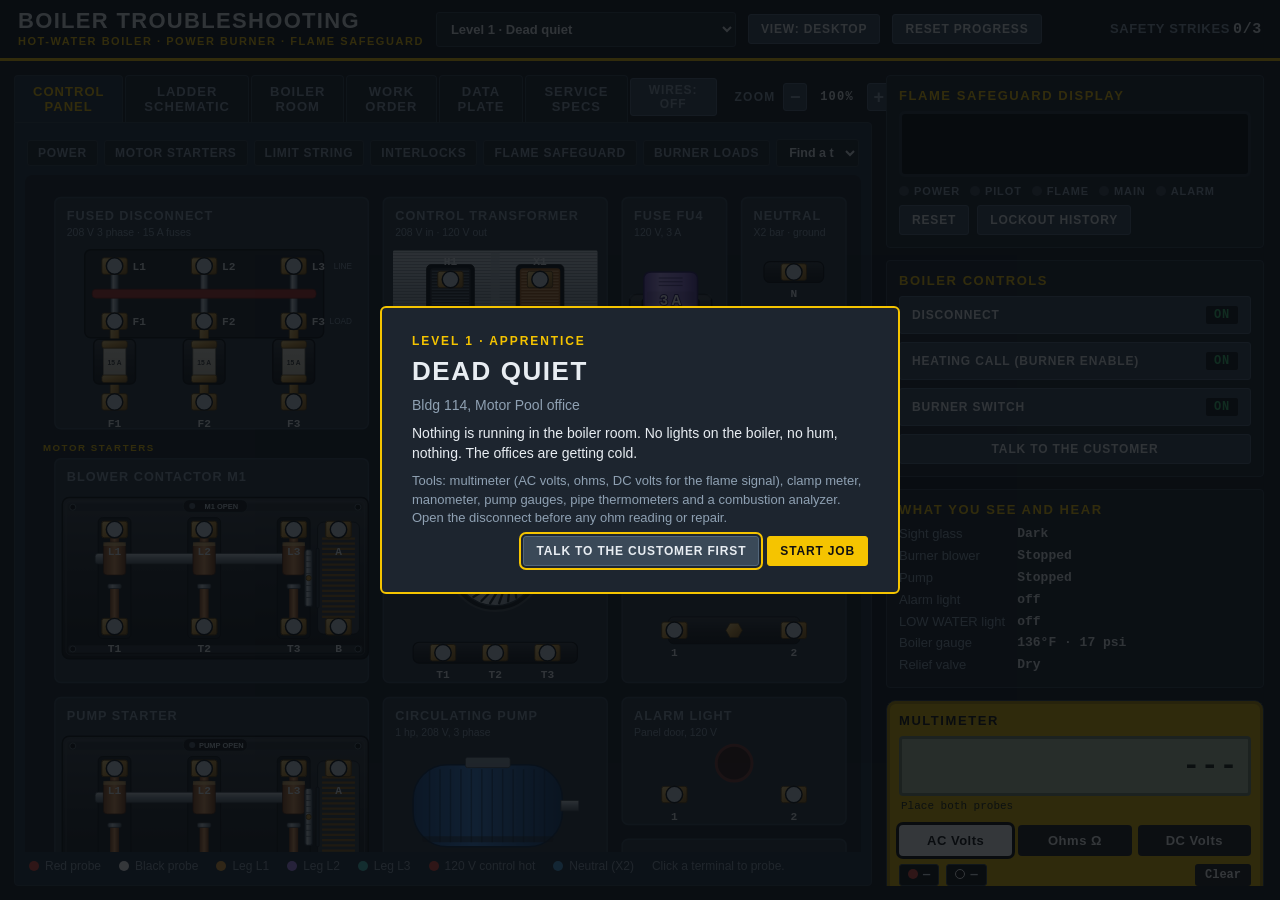
==== commit 870709c8: "Run the circulating pump continuously The pump starter coil is now fed from the 120 V bus through th" ====
--- a/index.html
+++ b/index.html
@@ -589,7 +589,7 @@
       <h2>Boiler controls</h2>
       <div class="tools">
         <button class="btn sw on" id="discBtn" type="button">Disconnect <em>ON</em></button>
-        <button class="btn sw on" id="callBtn" type="button">Heating call (building) <em>ON</em></button>
+        <button class="btn sw on" id="callBtn" type="button">Heating call (burner enable) <em>ON</em></button>
         <button class="btn sw on" id="bsBtn" type="button">Burner switch <em>ON</em></button>
         <button class="btn" id="custBtn" type="button">Talk to the customer</button>
       </div>
@@ -657,9 +657,9 @@
   PS_L1: 'Pump starter L1 (line)', PS_L2: 'Pump starter L2 (line)', PS_L3: 'Pump starter L3 (line)',
   PS_T1: 'Pump starter T1 (to motor)', PS_T2: 'Pump starter T2 (to motor)', PS_T3: 'Pump starter T3 (to motor)',
   PS_A: 'Pump starter coil A', PS_B: 'Pump starter coil B (neutral)',
-  OL_95: 'Pump overload contact 95 (NC, in)', OL_96: 'Pump overload contact 96 (NC, out to coil)',
+  OL_95: 'Pump overload contact 95 (NC, in from the 120 V bus)', OL_96: 'Pump overload contact 96 (NC, out to coil)',
   PM_T1: 'Pump motor T1', PM_T2: 'Pump motor T2', PM_T3: 'Pump motor T3',
-  EN_1: 'Heating call contact (building controls), in', EN_2: 'Heating call contact (building controls), out',
+  EN_1: 'Heating call contact (building controls), in', EN_2: 'Heating call contact (building controls), out (burner enable)',
   BS_1: 'Burner switch, in', BS_2: 'Burner switch, out',
   OC_1: 'Operating aquastat, in', OC_2: 'Operating aquastat, out',
   HL_1: 'High limit (manual reset), in', HL_2: 'High limit (manual reset), out',
@@ -685,7 +685,7 @@
   ['LN_L1'], ['LN_L2'], ['LN_L3'], ['F1_IN'], ['F2_IN'], ['F3_IN'],
   ['F1_OUT', 'XF_H1', 'M1_L1', 'PS_L1'], ['F2_OUT', 'XF_H2', 'M1_L2', 'PS_L2'], ['F3_OUT', 'M1_L3', 'PS_L3'],
   ['M1_T1', 'BM_T1'], ['M1_T2', 'BM_T2'], ['M1_T3', 'BM_T3'], ['PS_T1', 'PM_T1'], ['PS_T2', 'PM_T2'], ['PS_T3', 'PM_T3'],
-  ['XF_X1', 'FU_IN'], ['FU_OUT', 'EN_1', 'RM_L1'], ['EN_2', 'OL_95', 'BS_1'], ['OL_96', 'PS_A'],
+  ['XF_X1', 'FU_IN'], ['FU_OUT', 'EN_1', 'RM_L1', 'OL_95'], ['EN_2', 'BS_1'], ['OL_96', 'PS_A'],
   ['BS_2', 'OC_1'], ['OC_2', 'HL_1'], ['HL_2', 'LW_1'], ['LW_2', 'FS_1'], ['FS_2', 'RM_6', 'LG_1'], ['LG_2', 'HG_1'], ['HG_2', 'AP_1'], ['AP_2', 'RM_7'],
   ['RM_3', 'M1_A'], ['RM_4', 'AL_1'], ['RM_8', 'PV_1'], ['RM_9', 'V1_1', 'V2_1'], ['RM_10', 'IG_1'],
   ['XF_X2', 'NB', 'GND', 'PS_B', 'M1_B', 'RM_L2', 'AL_2', 'PV_2', 'V1_2', 'V2_2', 'IG_2'],
@@ -1825,14 +1825,13 @@
   /* control fuse FU4 feeding the left rail */
   s += SYM.fuse(RAIL_L - 40, 60, 'FU4 3A')[0] + `<path class="w" d="M${RAIL_L + 16} 60 h20 v20 H${RAIL_L} V1010"/>`;
   s += `<path class="w" d="M${RAIL_R} 46 V1010"/>`;
-  /* rung 1: heating call, pump overload contact, pump starter coil; node A feeds the burner */
-  s += rung(130, [['no', 'HEAT CALL'], ['wire', 'A', 120], ['nc', 'OL 95-96'], ['coil', 'PS']], { label: '1' });
-  s += `<text x="${RAIL_L + 300}" y="200" style="font:11px var(--mono);fill:#8fa1b3">PS = pump starter. OL opens on motor overload (manual reset).</text>`;
+  /* rung 1: the pump runs whenever the boiler has power (continuous circulation), through its overload contact */
+  s += rung(130, [['nc', 'OL 95-96'], ['coil', 'PS']], { label: '1' });
+  s += `<text x="${RAIL_L + 20}" y="190" style="font:11px var(--mono);fill:#8fa1b3">PS = pump starter: runs continuously. OL opens on motor overload (manual reset).</text>`;
   /* rung 3: from A through the limit string to terminal 6 */
-  const ax = 330;
-  s += `<path class="w" d="M${ax} 130 V290"/><circle cx="${ax}" cy="130" r="4" fill="#b9c6d3"/>`;
-  s += rung(290, [['no', 'BURNER SW'], ['temp', 'OPER 180°', true], ['temp', 'HI LIM MR', true], ['probe', 'LWCO'], ['flow', 'FLOW SW'], ['rmT', '6']], { from: ax, label: '3' });
-  s += `<text x="${ax + 4}" y="330" style="font:11px var(--mono);fill:#8fa1b3">operating and high limit open on temperature rise</text>`;
+  /* rung 3: the heating call from the building enables the burner through the limit string to terminal 6 */
+  s += rung(290, [['no', 'HEAT CALL'], ['no', 'BURNER SW'], ['temp', 'OPER 180°', true], ['temp', 'HI LIM MR', true], ['probe', 'LWCO'], ['flow', 'FLOW SW'], ['rmT', '6']], { label: '3' });
+  s += `<text x="${RAIL_L + 20}" y="330" style="font:11px var(--mono);fill:#8fa1b3">operating and high limit open on temperature rise</text>`;
   /* rung 4: lockout interlocks 6 to 7 */
   s += rung(390, [['rmT', '6'], ['press', 'LGPS (MR)'], ['press', 'HGPS (MR)', true], ['press', 'AIR SW'], ['rmT', '7']], { from: 180, to: 780, label: '4' });
   s += `<text x="180" y="430" style="font:11px var(--mono);fill:#8fa1b3">gas pressure switches are manual reset. 6 and 7 are inputs to the relay module.</text>`;
@@ -1959,7 +1958,7 @@
   ['Boiler pressure, cold / at 180°F', '12 / about 20 psi'], ['Pump differential', '≈ 9.4 psi'], ['Pump motor current, each leg', '≈ 3.3 A'], ['Blower motor current, each leg', '≈ 2.6 A']];
 function buildSpecs() {
   const t = (h, rows) => `<h3>${h}</h3><table><tr><th>Item</th><th>Value</th></tr>` + rows.map(r => `<tr><td>${r[0]}</td><td>${r[1]}</td></tr>`).join('') + '</table>';
-  return t('Electrical', [['Supply', '208 V, 3 phase, 60 Hz (120 V leg to ground)'], ['Disconnect fuses F1–F3', '15 A'], ['Control transformer', '208 V primary (L1-L2), 120 V secondary, X2 grounded'], ['Control fuse FU4', '3 A'], ['Burner blower motor', '3/4 hp, 2.6 A per leg running'], ['Circulating pump motor', '1 hp, 3.3 A per leg running'], ['Pump overload', 'manual reset, set 3.6 A'], ['Locked rotor (motor humming)', 'about 14–17 A'], ['Ignition transformer', '120 V primary, about 1.3 A'], ['Contactor coils and valve coils', '120 V']]) +
+  return t('Electrical', [['Supply', '208 V, 3 phase, 60 Hz (120 V leg to ground)'], ['Circulating pump', 'runs continuously whenever the boiler has power'], ['Heating call (building controls)', 'enables the burner only'], ['Disconnect fuses F1–F3', '15 A'], ['Control transformer', '208 V primary (L1-L2), 120 V secondary, X2 grounded'], ['Control fuse FU4', '3 A'], ['Burner blower motor', '3/4 hp, 2.6 A per leg running'], ['Circulating pump motor', '1 hp, 3.3 A per leg running'], ['Pump overload', 'manual reset, set 3.6 A'], ['Locked rotor (motor humming)', 'about 14–17 A'], ['Ignition transformer', '120 V primary, about 1.3 A'], ['Contactor coils and valve coils', '120 V']]) +
     t('Flame safeguard sequence (this game runs it at 2× speed)', [['Initiate after power-up', '10 s'], ['Prepurge (blower on, airflow proven within 10 s)', '30 s'], ['Pilot flame establishing period, PFEP (ignition + pilot)', '10 s'], ['Main flame establishing period, MFEP (pilot + main)', '10 s'], ['Run (main valves only, interrupted pilot)', 'until the limits open'], ['Postpurge', '15 s'], ['Flame signal to prove flame', '1.25 V dc minimum'], ['Normal flame signal, pilot / main', '2 – 3 / 3.5 – 4.5 V dc']]) +
     t('Gas train (natural gas)', [['Inlet pressure', '7 in. w.c. (6.5 firing)'], ['Manifold pressure, full fire', '3.5 in. w.c.'], ['Pilot pressure', '3.0 in. w.c.'], ['Low gas pressure switch (manual reset)', 'opens below 3.5 in. w.c.'], ['High gas pressure switch (manual reset)', 'opens above 5.0 in. w.c.'], ['Air proving switch', 'closes at 0.5 in. w.c.'], ['Blower static at the switch port', 'about 1.4 in. w.c.']]) +
     t('Combustion (flue gas at the stack)', [['O2', '3 – 6 %'], ['CO2', '8.5 – 10 %'], ['CO, as measured', 'under 100 ppm'], ['Stack temperature', '380 – 450°F'], ['Combustion efficiency', 'about 82 %']]) +
@@ -2190,7 +2189,7 @@
   sheet(`<div class="kick">Level ${l.n} · ${esc(l.rank)}</div><h3>${esc(l.title)}</h3><p style="color:var(--dim)">${esc(l.site)}</p><p>${esc(l.ticket)}</p>
     <p style="color:var(--dim);font-size:13px">Tools: multimeter (AC volts, ohms, DC volts for the flame signal), clamp meter, manometer, pump gauges, pipe thermometers and a combustion analyzer. Open the disconnect before any ohm reading or repair.</p>
     <div class="row"><button class="btn" id="custBtn0" type="button">Talk to the customer first</button><button class="btn go" id="goBtn" type="button">Start job</button></div>`);
-  $('goBtn').onclick = () => { closeSheet(); active = true; t0 = Date.now(); log('On site. The building controls are calling for heat.'); };
+  $('goBtn').onclick = () => { closeSheet(); active = true; t0 = Date.now(); log('On site. The pump runs all the time, and the building controls are calling for heat.'); };
   $('custBtn0').onclick = () => { $('goBtn').onclick(); custSheet(); };
 }
 function endLevel(win, msg) {
@@ -2294,7 +2293,7 @@
   $('clearP').onclick = () => { probes = { red: null, black: null }; probeSel = null; measure(false); };
   $('wireTog').onclick = () => { const on = $('unitSvg').classList.toggle('nowires'); $('wireTog').textContent = 'Wires: ' + (on ? 'Off' : 'On'); $('wireTog').setAttribute('aria-pressed', String(!on)); };
   $('discBtn').onclick = () => { if (!active) return; B.disc = !B.disc; log(B.disc ? 'Disconnect closed. Power is on.' : 'Disconnect opened. Power is off to the boiler controls (the line side is still live).'); B.tick(0.01); updateStatus(); measure(false); };
-  $('callBtn').onclick = () => { if (!active) return; B.call = !B.call; log('Heating call from the building controls ' + (B.call ? 'ON.' : 'OFF.')); B.tick(0.01); updateStatus(); measure(false); };
+  $('callBtn').onclick = () => { if (!active) return; B.call = !B.call; log('Heating call from the building controls ' + (B.call ? 'ON. The burner is enabled.' : 'OFF. The burner is disabled; the pump keeps running.')); B.tick(0.01); updateStatus(); measure(false); };
   $('bsBtn').onclick = () => { if (!active) return; B.burnerSw = !B.burnerSw; log('Burner switch ' + (B.burnerSw ? 'ON.' : 'OFF.')); B.tick(0.01); updateStatus(); measure(false); };
   $('custBtn').onclick = custSheet; $('rmReset').onclick = rmReset; $('rmHist').onclick = rmHistory;
   $('clampBtn').onclick = clamp; $('manoBtn').onclick = mano; $('pgBtn').onclick = pumpGauge; $('anaBtn').onclick = analyzer;
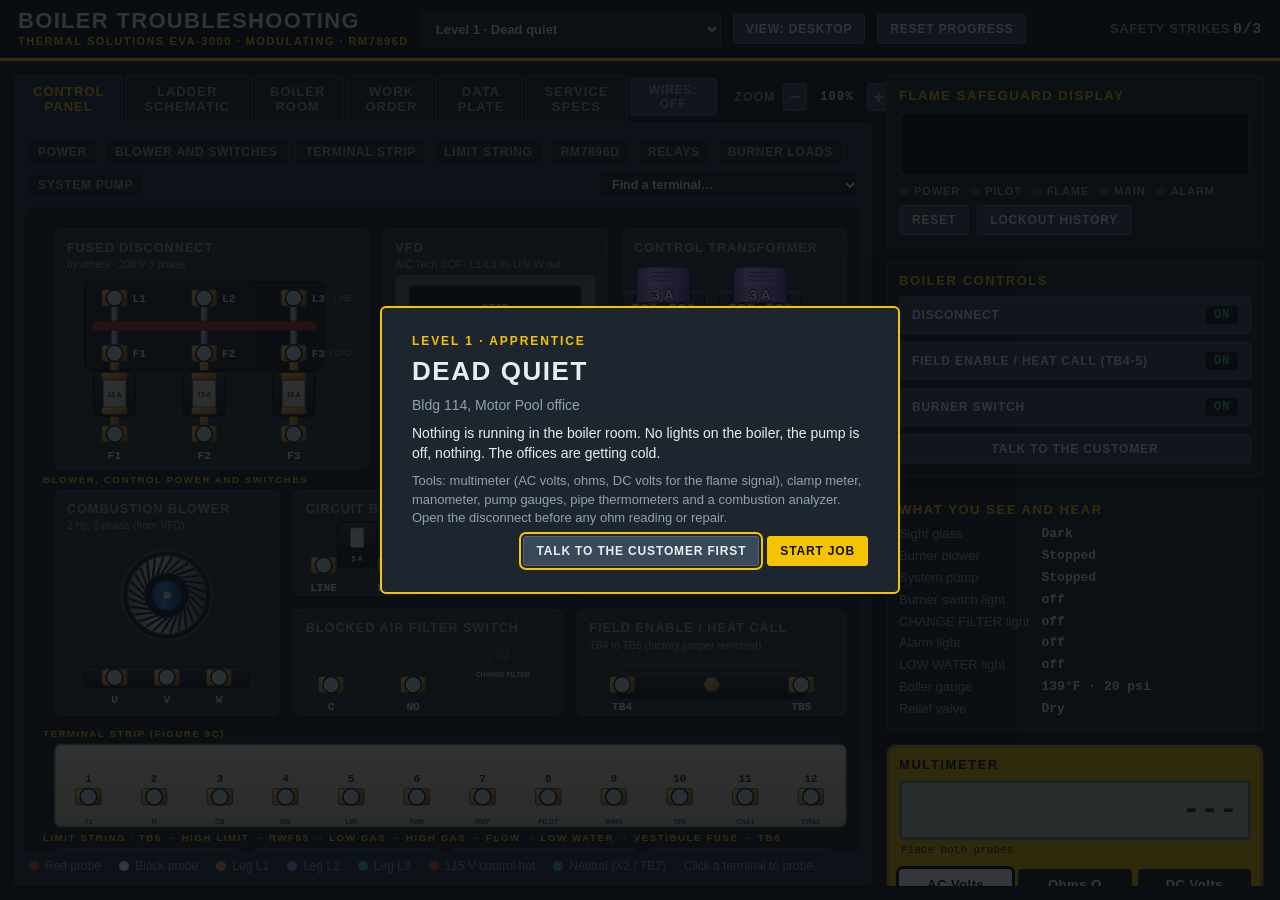
==== commit 2897cbc2: "Model the game on the Thermal Solutions EVA-3000 Rebuilt from the EVA I&O manual (81456001 R12-6/16)" ====
--- a/index.html
+++ b/index.html
@@ -545,7 +545,7 @@
 </head>
 <body>
 <header>
-  <h1>Boiler Troubleshooting<small>Hot-water boiler · power burner · flame safeguard</small></h1>
+  <h1>Boiler Troubleshooting<small>Thermal Solutions EVA-3000 · modulating · RM7896D</small></h1>
   <div id="lvlTabs" role="tablist" aria-label="Levels"></div>
   <button class="btn" id="viewBtn" type="button" title="Switch between the desktop, phone and smartboard layouts">View: Desktop</button>
   <span id="bzBox"><button class="btn" id="bzDn" type="button" title="Make everything smaller">Size −</button><button class="btn" id="bzUp" type="button" title="Make everything bigger">Size +</button></span>
@@ -566,12 +566,12 @@
     </div>
     <div class="view" id="viewUnit">
       <div class="unitnav" id="unitNav"></div>
-      <div class="scroll" id="unitScroll"><svg id="unitSvg" class="nowires" viewBox="0 0 1120 2110" preserveAspectRatio="xMidYMin meet" role="img" aria-label="Boiler control panel with probe points"></svg></div>
-      <div class="legend"><span><i style="background:var(--red)"></i>Red probe</span><span><i style="background:#fff"></i>Black probe</span><span><i style="background:#e8a33b"></i>Leg L1</span><span><i style="background:#b48cff"></i>Leg L2</span><span><i style="background:#4ac9c0"></i>Leg L3</span><span><i style="background:#e5483b"></i>120 V control hot</span><span><i style="background:#4aa3df"></i>Neutral (X2)</span><span>Click a terminal to probe.</span></div>
+      <div class="scroll" id="unitScroll"><svg id="unitSvg" class="nowires" viewBox="0 0 1120 2420" preserveAspectRatio="xMidYMin meet" role="img" aria-label="Boiler control panel with probe points"></svg></div>
+      <div class="legend"><span><i style="background:var(--red)"></i>Red probe</span><span><i style="background:#fff"></i>Black probe</span><span><i style="background:#e8a33b"></i>Leg L1</span><span><i style="background:#b48cff"></i>Leg L2</span><span><i style="background:#4ac9c0"></i>Leg L3</span><span><i style="background:#e5483b"></i>115 V control hot</span><span><i style="background:#4aa3df"></i>Neutral (X2 / TB2)</span><span>Click a terminal to probe.</span></div>
     </div>
     <div class="view" id="viewSchem" hidden>
       <div class="scroll" style="flex:1;min-height:0;overflow:auto"><svg id="schemSvg" class="sch" viewBox="0 0 900 1390" preserveAspectRatio="xMidYMin meet" role="img" aria-label="Ladder schematic of the boiler controls"></svg></div>
-      <div class="legend"><span>Top: 208 V 3-phase power. Below: 120 V control from the control transformer (left rail X1 after FU4, right rail X2). Numbers on the right are line numbers.</span></div>
+      <div class="legend"><span>Top: 208 V 3-phase power. Below: 115 V control (left rail TB3 after the breaker, right rail TB2). Follows EVA manual Figure 9c. Numbers on the right are line numbers.</span></div>
     </div>
     <div class="view" id="viewPic" hidden><div class="scroll"><svg id="picSvg" viewBox="0 0 1100 760" preserveAspectRatio="xMidYMin meet" role="img" aria-label="Boiler room with burner, gas train, pump and piping"></svg>
       <div id="picPanel"><div class="pc" id="picSel"><h3>Look closely</h3><p class="dim">Click any part of the boiler room to inspect it.</p></div></div></div></div>
@@ -589,7 +589,7 @@
       <h2>Boiler controls</h2>
       <div class="tools">
         <button class="btn sw on" id="discBtn" type="button">Disconnect <em>ON</em></button>
-        <button class="btn sw on" id="callBtn" type="button">Heating call (burner enable) <em>ON</em></button>
+        <button class="btn sw on" id="callBtn" type="button">Field enable / heat call (TB4-5) <em>ON</em></button>
         <button class="btn sw on" id="bsBtn" type="button">Burner switch <em>ON</em></button>
         <button class="btn" id="custBtn" type="button">Talk to the customer</button>
       </div>
@@ -609,11 +609,11 @@
     </div>
     <div class="card" id="cardClamp">
       <h2>Clamp meter &amp; gauges</h2>
-      <div class="row" style="margin-bottom:6px"><select id="clampSel" aria-label="Clamp location"><option value="pump1">Pump motor lead T1</option><option value="pump2">Pump motor lead T2</option><option value="pump3">Pump motor lead T3</option><option value="blower1">Blower motor lead T1</option><option value="blower2">Blower motor lead T2</option><option value="blower3">Blower motor lead T3</option><option value="ign">Ignition transformer lead</option><option value="x1">Control transformer X1</option><option value="line">Main line L1</option></select><button class="btn" id="clampBtn" type="button">Clamp</button></div>
+      <div class="row" style="margin-bottom:6px"><select id="clampSel" aria-label="Clamp location"><option value="pump1">System pump lead T1</option><option value="pump2">System pump lead T2</option><option value="pump3">System pump lead T3</option><option value="blower">Blower motor lead U (VFD output)</option><option value="vfdin">VFD input L1</option><option value="ign">Ignition transformer lead</option><option value="x1">Control transformer X1</option><option value="line">Main line L1</option></select><button class="btn" id="clampBtn" type="button">Clamp</button></div>
       <div class="row" style="margin-bottom:10px;font-family:var(--mono)">Amps: <b id="clampOut">---</b></div>
-      <div class="row" style="margin-bottom:6px"><select id="manoSel" aria-label="Manometer port"><option value="inlet">Manometer: gas inlet port</option><option value="manifold">Manometer: manifold port (after V2)</option><option value="pilot">Manometer: pilot test port</option><option value="air">Manometer: blower static (air switch port)</option></select><button class="btn" id="manoBtn" type="button">Read</button></div>
+      <div class="row" style="margin-bottom:6px"><select id="manoSel" aria-label="Manometer port"><option value="inlet">Manometer: gas inlet port</option><option value="manifold">Manometer: port after the main valves</option><option value="pilot">Manometer: pilot test port</option><option value="air">Manometer: combustion airflow switch port</option></select><button class="btn" id="manoBtn" type="button">Read</button></div>
       <div class="row" style="margin-bottom:10px;font-family:var(--mono)">Pressure: <b id="manoOut">---</b></div>
-      <div class="row" style="margin-bottom:6px"><select id="pgSel" aria-label="Pump gauge"><option value="dp">Pump suction and discharge gauges</option><option value="ret">Pipe thermometer: return water</option><option value="sup">Pipe thermometer: supply water</option></select><button class="btn" id="pgBtn" type="button">Read</button></div>
+      <div class="row" style="margin-bottom:6px"><select id="pgSel" aria-label="Pump gauge"><option value="dp">System pump suction and discharge gauges</option><option value="ret">Pipe thermometer: return water</option><option value="sup">Pipe thermometer: supply water</option></select><button class="btn" id="pgBtn" type="button">Read</button></div>
       <div class="row" style="margin-bottom:10px;font-family:var(--mono)"><b id="pgOut">---</b></div>
       <div class="row"><button class="btn" id="anaBtn" type="button">Combustion analyzer in the stack</button></div>
       <div id="anaOut" style="font-family:var(--mono);font-size:12.5px;margin-top:6px">---</div>
@@ -631,68 +631,88 @@
 <div id="modal" hidden><div class="sheet" id="sheet" role="dialog" aria-modal="true"></div></div>
 <script>
 /* ---- engine.js ---- */
-/* ===== Hot-water boiler simulation: 208 V 3-phase power (blower and pump motors), 120 V control circuit from a control
-   transformer, 7800-series flame safeguard (on/off burner), water side (pump, flow, pressure, expansion tank, relief valve)
-   and combustion (gas pressures, air, flue gas).
+/* ===== Simulation of a Thermal Solutions EVA-3000 hot-water boiler (EVA3000BN1-UEBM), modelled on the EVA I&O manual
+   (81456001 R12-6/16), Figure 9c "Standard UL/FM/CSD-1 Wiring Diagram (Modulation) EVA 2000S-3000":
+   - 208 V 3-phase supply to a variable frequency drive (A/C Tech SCF) that runs the 2 hp combustion blower, and through
+     two primary fuses to a control transformer (115 V secondary, X2 grounded) -> 5 A control circuit breaker.
+   - Terminal strip TB1-TB13 exactly as the diagram numbers it; Honeywell RM7896D flame safeguard on its subbase
+     (5 = power, 4 = blower, 6 = limits in, 7 = lockout interlock in, 8 = pilot, 9 = main valves, 10 = ignition, 3 = alarm).
+   - Limit string TB5 -> high limit (L4008E, manual reset) -> operating switch (RWF55 Q13-Q14) -> low gas -> high gas ->
+     flow switch (FS4-3) -> low-water cutoff -> vestibule fuse switch -> TB6. Combustion airflow switch TB6 -> TB7.
+   - Modulation: RWF55 holds low fire until CRA2 "release to mod" (TD-1, 20 s after the main valves open), then
+     sets blower speed (VFD) to the load; the SKP75 ratio valve follows the air.
    Written in plain ES2017 on purpose: the classroom smartboard browser is old. ===== */
 
-const SPEED = 2;            /* flame safeguard timers run at twice real time so a full start takes about 40 s, not 80 s */
-const FLAME_MIN = 1.25;     /* flame signal (V dc at the test jacks) needed to prove flame */
-const OC_SET = 180, OC_DIFF = 15, HL_SET = 210;   /* operating aquastat opens at 180 and closes at 165; manual reset high limit 210 */
-const XF_RATIO = 120 / 208; /* control transformer 208 V primary, 120 V secondary */
-
-/* every probe point on the panel, in the words a tech would use */
+const SPEED = 2;            /* flame safeguard timers run at twice real time */
+const FLAME_MIN = 1.25;     /* RM7896 proves flame at 1.25 V dc; the manual's normal range is 1.5 - 5.0 V dc */
+const RWF_SP = 180, RWF_ON = 175, RWF_OFF = 185, HL_SET = 210;   /* RWF55 setpoint (factory 180°F), burner on/off points; L4008E high limit */
+const XF_RATIO = 115 / 208; /* control transformer, 208 V tap to 115 V */
+const FS_MAKE = 110;        /* gpm at which the flow switch paddle closes (EVA-3000 minimum flow 131 gpm) */
+const RELIEF = 50;          /* relief valve setting (set at time of purchase; 50 psi assumed) */
+
+/* every probe point, in the words a tech would use */
 const NODES = {
-  LN_L1: 'Disconnect, line side L1 (always live)', LN_L2: 'Disconnect, line side L2 (always live)', LN_L3: 'Disconnect, line side L3 (always live)',
+  LN_L1: 'Fused disconnect, line side L1 (always live)', LN_L2: 'Fused disconnect, line side L2 (always live)', LN_L3: 'Fused disconnect, line side L3 (always live)',
   F1_IN: 'Disconnect fuse F1, in', F2_IN: 'Disconnect fuse F2, in', F3_IN: 'Disconnect fuse F3, in',
-  F1_OUT: 'Disconnect fuse F1, out', F2_OUT: 'Disconnect fuse F2, out', F3_OUT: 'Disconnect fuse F3, out',
-  XF_H1: 'Control transformer H1 (208 V primary)', XF_H2: 'Control transformer H2 (208 V primary)',
-  XF_X1: 'Control transformer X1 (120 V secondary)', XF_X2: 'Control transformer X2 (secondary, grounded)',
-  FU_IN: 'Control fuse FU4, in', FU_OUT: 'Control fuse FU4, out (120 V bus)',
-  NB: 'Neutral bar (X2)', GND: 'Ground lug (bare metal)',
-  M1_L1: 'Blower contactor M1 L1 (line)', M1_L2: 'Blower contactor M1 L2 (line)', M1_L3: 'Blower contactor M1 L3 (line)',
-  M1_T1: 'Blower contactor M1 T1 (load)', M1_T2: 'Blower contactor M1 T2 (load)', M1_T3: 'Blower contactor M1 T3 (load)',
-  M1_A: 'Blower contactor M1 coil A (from RM 3)', M1_B: 'Blower contactor M1 coil B (neutral)',
-  BM_T1: 'Blower motor T1', BM_T2: 'Blower motor T2', BM_T3: 'Blower motor T3',
-  PS_L1: 'Pump starter L1 (line)', PS_L2: 'Pump starter L2 (line)', PS_L3: 'Pump starter L3 (line)',
-  PS_T1: 'Pump starter T1 (to motor)', PS_T2: 'Pump starter T2 (to motor)', PS_T3: 'Pump starter T3 (to motor)',
-  PS_A: 'Pump starter coil A', PS_B: 'Pump starter coil B (neutral)',
-  OL_95: 'Pump overload contact 95 (NC, in from the 120 V bus)', OL_96: 'Pump overload contact 96 (NC, out to coil)',
-  PM_T1: 'Pump motor T1', PM_T2: 'Pump motor T2', PM_T3: 'Pump motor T3',
-  EN_1: 'Heating call contact (building controls), in', EN_2: 'Heating call contact (building controls), out (burner enable)',
-  BS_1: 'Burner switch, in', BS_2: 'Burner switch, out',
-  OC_1: 'Operating aquastat, in', OC_2: 'Operating aquastat, out',
-  HL_1: 'High limit (manual reset), in', HL_2: 'High limit (manual reset), out',
+  F1_OUT: 'Disconnect fuse F1, out (boiler L1)', F2_OUT: 'Disconnect fuse F2, out (boiler L2)', F3_OUT: 'Disconnect fuse F3, out (boiler L3)',
+  VFD_L1: 'VFD input L1', VFD_L2: 'VFD input L2/N', VFD_L3: 'VFD input L3',
+  VFD_U: 'VFD output U (to blower)', VFD_V: 'VFD output V (to blower)', VFD_W: 'VFD output W (to blower)',
+  BM_U: 'Blower motor lead U', BM_V: 'Blower motor lead V', BM_W: 'Blower motor lead W',
+  FUA_IN: 'Control transformer primary fuse FU1 (L1), in', FUA_OUT: 'Control transformer primary fuse FU1 (L1), out',
+  FUB_IN: 'Control transformer primary fuse FU1 (L2), in', FUB_OUT: 'Control transformer primary fuse FU1 (L2), out',
+  XF_H1: 'Control transformer H1', XF_H2: 'Control transformer H2 (208 V tap)', XF_X1: 'Control transformer X1 (115 V)', XF_X2: 'Control transformer X2 (grounded)',
+  CB_1: '115 V control circuit breaker, line', CB_2: '115 V control circuit breaker, load',
+  BS_1: 'Burner ON/OFF switch, terminal 1', BS_2: 'Burner ON/OFF switch, terminal 2',
+  FL_C: 'Blocked air filter switch C', FL_NO: 'Blocked air filter switch NO (to filter light)',
+  EN_1: 'Field enable / heating call (TB4 side)', EN_2: 'Field enable / heating call (TB5 side)',
+  HL_1: 'High limit L4008E (manual reset), C', HL_2: 'High limit L4008E (manual reset), NC',
+  OC_1: 'Operating switch RWF55 Q13', OC_2: 'Operating switch RWF55 Q14',
+  LG_1: 'Low gas pressure switch C', LG_2: 'Low gas pressure switch NO',
+  HG_1: 'High gas pressure switch C', HG_2: 'High gas pressure switch NC',
+  FS_1: 'Water flow switch NO', FS_2: 'Water flow switch C',
   LW_1: 'Low-water cutoff, in', LW_2: 'Low-water cutoff, out',
-  FS_1: 'Flow switch, in', FS_2: 'Flow switch, out (to RM terminal 6)',
-  LG_1: 'Low gas pressure switch, in', LG_2: 'Low gas pressure switch, out',
-  HG_1: 'High gas pressure switch, in', HG_2: 'High gas pressure switch, out',
-  AP_1: 'Air proving switch, common', AP_2: 'Air proving switch, normally open (to RM terminal 7)',
-  RM_L1: 'Relay module L1 (power in)', RM_L2: 'Relay module L2 (neutral)',
-  RM_3: 'Relay module 3 (blower contactor out)', RM_4: 'Relay module 4 (alarm out)',
-  RM_6: 'Relay module 6 (limits and operating control in)', RM_7: 'Relay module 7 (lockout interlock in)',
-  RM_8: 'Relay module 8 (pilot valve out)', RM_9: 'Relay module 9 (main valves out)', RM_10: 'Relay module 10 (ignition out)',
-  FT_P: 'Flame signal test jack + (V dc)', FT_N: 'Flame signal test jack − (common)',
-  AL_1: 'Alarm light, from RM 4', AL_2: 'Alarm light, neutral',
-  PV_1: 'Pilot valve coil, from RM 8', PV_2: 'Pilot valve coil, neutral',
-  V1_1: 'Main valve V1 coil, from RM 9', V1_2: 'Main valve V1 coil, neutral',
-  V2_1: 'Main valve V2 coil, from RM 9', V2_2: 'Main valve V2 coil, neutral',
-  IG_1: 'Ignition transformer primary, from RM 10', IG_2: 'Ignition transformer primary, neutral'
+  VF_1: 'Vestibule fuse switch, in', VF_2: 'Vestibule fuse switch, out (to TB6)',
+  AP_1: 'Combustion airflow switch C', AP_2: 'Combustion airflow switch NO (to TB7)',
+  RM_L2: 'RM7896D subbase L2 (neutral)', RM_3: 'RM7896D subbase 3 (alarm)', RM_4: 'RM7896D subbase 4 (blower)', RM_5: 'RM7896D subbase 5 (power)',
+  RM_6: 'RM7896D subbase 6 (limits in)', RM_7: 'RM7896D subbase 7 (lockout interlock)', RM_8: 'RM7896D subbase 8 (pilot valve)',
+  RM_9: 'RM7896D subbase 9 (main valves)', RM_10: 'RM7896D subbase 10 (ignition)',
+  FT_P: 'Flame amplifier test jack + (V dc)', FT_N: 'Flame amplifier test jack − (common)',
+  CR1_A: 'Relay CRA1 (enable blower) coil 14', CR1_B: 'Relay CRA1 (enable blower) coil 13',
+  CR2_A: 'Relay CRA2 (release to mod) coil 14', CR2_B: 'Relay CRA2 (release to mod) coil 13',
+  TD_1: 'Time delay TD-1, in (from TB9)', TD_2: 'Time delay TD-1, common',
+  PV_1: 'Pilot gas valve V4046, lead 1', PV_2: 'Pilot gas valve V4046, lead 2',
+  V1_1: 'SKP75 air/gas ratio actuator, L', V1_2: 'SKP75 air/gas ratio actuator, N',
+  V2_1: 'Secondary gas valve, lead 1', V2_2: 'Secondary gas valve, lead 2',
+  VV_1: 'Vent valve (normally open), lead 1', VV_2: 'Vent valve (normally open), lead 2',
+  IG_1: 'Ignition transformer, lead 1', IG_2: 'Ignition transformer, lead 2',
+  AL_1: 'Alarm light, from RM 3', AL_2: 'Alarm light, neutral',
+  OL_95: 'System pump overload 95 (from TB3)', OL_96: 'System pump overload 96 (to starter coil)',
+  PS_A: 'System pump starter coil A', PS_B: 'System pump starter coil B (neutral)',
+  PS_L1: 'System pump starter L1', PS_L2: 'System pump starter L2', PS_L3: 'System pump starter L3',
+  PS_T1: 'System pump starter T1', PS_T2: 'System pump starter T2', PS_T3: 'System pump starter T3',
+  PM_T1: 'System pump motor T1', PM_T2: 'System pump motor T2', PM_T3: 'System pump motor T3',
+  GND: 'Ground lug (chassis)'
 };
-
-/* points joined by wire (one list per wire run) */
+for (let n = 1; n <= 12; n++) NODES['TB' + n] = 'Terminal block TB' + n;
+
+/* points joined by wire (one list per wire run), following the Figure 9c wire numbers */
 const NETS = [
   ['LN_L1'], ['LN_L2'], ['LN_L3'], ['F1_IN'], ['F2_IN'], ['F3_IN'],
-  ['F1_OUT', 'XF_H1', 'M1_L1', 'PS_L1'], ['F2_OUT', 'XF_H2', 'M1_L2', 'PS_L2'], ['F3_OUT', 'M1_L3', 'PS_L3'],
-  ['M1_T1', 'BM_T1'], ['M1_T2', 'BM_T2'], ['M1_T3', 'BM_T3'], ['PS_T1', 'PM_T1'], ['PS_T2', 'PM_T2'], ['PS_T3', 'PM_T3'],
-  ['XF_X1', 'FU_IN'], ['FU_OUT', 'EN_1', 'RM_L1', 'OL_95'], ['EN_2', 'BS_1'], ['OL_96', 'PS_A'],
-  ['BS_2', 'OC_1'], ['OC_2', 'HL_1'], ['HL_2', 'LW_1'], ['LW_2', 'FS_1'], ['FS_2', 'RM_6', 'LG_1'], ['LG_2', 'HG_1'], ['HG_2', 'AP_1'], ['AP_2', 'RM_7'],
-  ['RM_3', 'M1_A'], ['RM_4', 'AL_1'], ['RM_8', 'PV_1'], ['RM_9', 'V1_1', 'V2_1'], ['RM_10', 'IG_1'],
-  ['XF_X2', 'NB', 'GND', 'PS_B', 'M1_B', 'RM_L2', 'AL_2', 'PV_2', 'V1_2', 'V2_2', 'IG_2'],
+  ['F1_OUT', 'VFD_L1', 'FUA_IN', 'PS_L1'], ['F2_OUT', 'VFD_L2', 'FUB_IN', 'PS_L2'], ['F3_OUT', 'VFD_L3', 'PS_L3'],
+  ['VFD_U', 'BM_U'], ['VFD_V', 'BM_V'], ['VFD_W', 'BM_W'],
+  ['FUA_OUT', 'XF_H1'], ['FUB_OUT', 'XF_H2'],
+  ['XF_X1', 'TB1', 'CB_1'], ['CB_2', 'TB3', 'BS_1', 'RM_5', 'OL_95'], ['BS_2', 'TB4', 'FL_C', 'EN_1'], ['FL_NO'],
+  ['EN_2', 'TB5', 'HL_1'], ['HL_2', 'OC_1'], ['OC_2', 'LG_1'], ['LG_2', 'HG_1'], ['HG_2', 'FS_1'], ['FS_2', 'LW_1'], ['LW_2', 'VF_1'],
+  ['VF_2', 'TB6', 'RM_6', 'AP_1'], ['AP_2', 'TB7', 'RM_7'],
+  ['RM_4', 'TB11', 'CR1_A'], ['RM_8', 'TB8', 'PV_1'], ['RM_9', 'TB9', 'V1_1', 'V2_1', 'VV_1', 'TD_1'], ['RM_10', 'TB10', 'IG_1'], ['RM_3', 'AL_1'],
+  ['TB12', 'CR2_A'], ['OL_96', 'PS_A'],
+  ['PS_T1', 'PM_T1'], ['PS_T2', 'PM_T2'], ['PS_T3', 'PM_T3'],
+  ['XF_X2', 'TB2', 'GND', 'RM_L2', 'CR1_B', 'CR2_B', 'TD_2', 'PV_2', 'V1_2', 'V2_2', 'VV_2', 'IG_2', 'AL_2', 'PS_B'],
   ['FT_P'], ['FT_N']
 ];
 const NET_OF = {};
 NETS.forEach((n, i) => n.forEach(x => { NET_OF[x] = i; }));
+const VFD_OUT = ['VFD_U', 'VFD_V', 'VFD_W', 'BM_U', 'BM_V', 'BM_W'];
 
 /* ---------- a small resistor-network solver: AC voltages (as phasors) with the power on, ohms with it off ---------- */
 function netGroups(els) {
@@ -758,14 +778,15 @@
 const phasor = (mag, deg) => [mag * Math.cos(deg * Math.PI / 180), mag * Math.sin(deg * Math.PI / 180)];
 
 /* ---------- the boiler ---------- */
-const RM_TEXT = { OFF: 'NO POWER', INIT: 'INITIATE', STANDBY: 'STANDBY', PURGE: 'PREPURGE', PFEP: 'PILOT IGN (PFEP)', MFEP: 'MAIN IGN (MFEP)', RUN: 'RUN', POST: 'POSTPURGE', LOCKOUT: 'LOCKOUT', HOLD: 'STANDBY HOLD' };
-const RM_OUT = { 3: ['PURGE', 'PFEP', 'MFEP', 'RUN', 'POST'], 8: ['PFEP', 'MFEP'], 10: ['PFEP'], 9: ['MFEP', 'RUN'], 4: ['LOCKOUT'] };
+const RM_TEXT = { OFF: 'NO POWER', INIT: 'INITIATE', STANDBY: 'STANDBY', HOLD: 'STANDBY HOLD', PURGE: 'PREPURGE', PFEP: 'PILOT IGN', MFEP: 'MAIN IGN', RUN: 'RUN', POST: 'POSTPURGE', LOCKOUT: 'LOCKOUT' };
+const RM_OUT = { 4: ['PURGE', 'PFEP', 'MFEP', 'RUN', 'POST'], 8: ['PFEP', 'MFEP'], 10: ['PFEP'], 9: ['MFEP', 'RUN'], 3: ['LOCKOUT'] };
 
 const Boiler = {
   faults: new Set(), disc: true, call: true, burnerSw: true,
-  rm: null, Tb: 140, ocOpen: false, hlTrip: false, lgTrip: false, hgTrip: false, lockedOnce: false,
-  pilot: false, main: false, spark: false, sig: 0, air: 0, flow: 0, dp: 0, pin: 7.2, man: 0, pilotP: 0,
-  pumpRun: false, blowerRun: false, pumpHum: false, blowerHum: false, olTrip: false, humT: 0, P: 18, relief: 'dry', time: 0, seed: 1, quiet: false, V: {}, en: {}, onLog: null, resetsSinceFix: 0,
+  rm: null, Tb: 140, ocOpen: false, hlTrip: false, lgTrip: false, hgTrip: false, olTrip: false,
+  pilot: false, main: false, spark: false, sig: 0, air: 0, flow: 0, dp: 0, pin: 10.5, man: 0, pilotP: 0,
+  rate: 0, hz: 0, vfdFault: '', tdT: 0, pumpRun: false, blowerRun: false, pumpHum: false, humT: 0,
+  P: 20, relief: 'dry', time: 0, seed: 1, quiet: false, V: {}, en: {}, onLog: null, resetsSinceFix: 0,
 
   has(f) { return this.faults.has(f); },
   reset(faults, seed, opt) {
@@ -773,9 +794,10 @@
     this.faults = new Set(faults); this.seed = seed || 1;
     this.disc = true; this.call = true; this.burnerSw = true;
     this.rm = { st: 'OFF', t: 0, el: 0, ilk: false, hold: 0, hist: [], lock: '', runT: 0, lowSig: 0 };
-    this.Tb = opt.Tb != null ? opt.Tb : 138 + (seed % 5) * 2; this.ocOpen = false; this.hlTrip = false; this.lgTrip = false; this.hgTrip = false;
+    this.Tb = opt.Tb != null ? opt.Tb : 138 + (seed % 5) * 2; this.ocOpen = false; this.hlTrip = false; this.lgTrip = false; this.hgTrip = false; this.olTrip = false;
     this.pilot = false; this.main = false; this.spark = false; this.sig = 0; this.air = 0; this.flow = 0; this.dp = 0;
-    this.pumpRun = false; this.blowerRun = false; this.pumpHum = false; this.blowerHum = false; this.olTrip = false; this.humT = 0; this.time = 0; this.resetsSinceFix = 0; this.en = {};
+    this.rate = 0; this.hz = 0; this.vfdFault = ''; this.tdT = 0;
+    this.pumpRun = false; this.blowerRun = false; this.pumpHum = false; this.humT = 0; this.time = 0; this.resetsSinceFix = 0; this.en = {};
     this.line = 205 + (seed % 4) * 1.3;
     /* the boiler ran (or tried to) before the tech got there: play that out so the job is found as the customer left it */
     this.quiet = true;
@@ -786,45 +808,53 @@
   },
 
   /* ----- switch positions decided by the physical state ----- */
-  ocClosed() { if (this.has('oc_bad')) return false; if (this.has('oc_stuck')) return true; return !this.ocOpen; },
+  ocClosed() { if (this.has('oc_bad') || this.has('rwf_sensor')) return false; return !this.ocOpen; },
+  /* what the RWF55 thinks the water is: a drifted sensor reads 45°F low, so the controller overfires */
+  rwfT() { return this.has('sensor_low') ? this.Tb - 45 : this.Tb; },
   hlClosed() { return !this.has('hl_bad') && !this.hlTrip; },
   lowWater() { return this.has('low_water'); },
   lwClosed() { if (this.has('jmp_lwco')) return true; return !this.has('lwco_dirty') && !this.lowWater(); },
-  fsClosed() { return !this.has('fs_bad') && this.flow >= 20; },
-  apClosed() { if (this.has('aps_weld')) return true; return !this.has('aps_bad') && !this.has('aps_tube') && this.air >= 0.5; },
-  rmPowered() { return this.rmOK() && this.mag('RM_L1') > 90; },
+  fsClosed() { return !this.has('fs_bad') && this.flow >= FS_MAKE; },
+  apClosed() { if (this.has('aps_weld')) return true; return !this.has('aps_bad') && !this.has('aps_tube') && this.air >= 0.3; },
+  filterDirty() { return this.has('filter_dirty'); },
   rmOK() { return !this.has('rm_bad'); },
-  out(n) { const r = this.rm; return !!(r && this.rmOK() && this.lastPow && RM_OUT[n].indexOf(r.st) >= 0); },
+  rmPowered() { return this.rmOK() && this.mag('RM_5') > 90; },
+  out(n) {
+    const r = this.rm;
+    if (!(r && this.rmOK() && this.lastPow && RM_OUT[n].indexOf(r.st) >= 0)) return false;
+    return n !== 10 || r.el < 5;          /* early spark termination: ignition only the first 5 s of the pilot trial */
+  },
 
   elements() {
     const f = this.faults, O = Infinity, sw = on => on ? 0 : O, en = this.en;
     const leg = k => f.has('fuse_L' + k) ? O : 0;
-    const m1 = k => sw(en.m1 && !(k === 3 && f.has('m1_pole')));
     return [
       /* 208 V power */
       ['LN_L1', 'F1_IN', sw(this.disc)], ['LN_L2', 'F2_IN', sw(this.disc)], ['LN_L3', 'F3_IN', sw(this.disc)],
       ['F1_IN', 'F1_OUT', leg(1)], ['F2_IN', 'F2_OUT', leg(2)], ['F3_IN', 'F3_OUT', leg(3)],
-      ['XF_H1', 'XF_H2', f.has('xfmr_open') ? O : 45],
-      ['M1_L1', 'M1_T1', m1(1)], ['M1_L2', 'M1_T2', m1(2)], ['M1_L3', 'M1_T3', m1(3)],
+      ['VFD_L1', 'VFD_L2', 300], ['VFD_L2', 'VFD_L3', 300], ['VFD_L3', 'VFD_L1', 300],
+      ['FUA_IN', 'FUA_OUT', f.has('fuse_open') ? O : 0], ['FUB_IN', 'FUB_OUT', 0], ['XF_H1', 'XF_H2', f.has('xfmr_open') ? O : 45],
       ['PS_L1', 'PS_T1', sw(en.ps)], ['PS_L2', 'PS_T2', sw(en.ps)], ['PS_L3', 'PS_T3', sw(en.ps)],
-      /* motor windings in delta */
-      ['BM_T1', 'BM_T2', f.has('blower_open') ? O : 9.6], ['BM_T2', 'BM_T3', 9.6], ['BM_T3', 'BM_T1', 9.6],
-      ['PM_T1', 'PM_T2', f.has('pm_open') ? O : 7.2], ['PM_T2', 'PM_T3', 7.2], ['PM_T3', 'PM_T1', 7.2],
-      /* 120 V control */
-      ['FU_IN', 'FU_OUT', f.has('fuse_open') ? O : 0],
-      ['EN_1', 'EN_2', sw(this.call)], ['OL_95', 'OL_96', sw(!this.olTrip)], ['PS_A', 'PS_B', f.has('ps_coil') ? O : 260],
-      ['M1_A', 'M1_B', f.has('m1_coil') ? O : 280],
-      ['BS_1', 'BS_2', sw(this.burnerSw)], ['OC_1', 'OC_2', sw(this.ocClosed())], ['HL_1', 'HL_2', sw(this.hlClosed())],
-      ['LW_1', 'LW_2', sw(this.lwClosed())], ['FS_1', 'FS_2', sw(this.fsClosed())],
-      ['LG_1', 'LG_2', sw(!this.lgTrip)], ['HG_1', 'HG_2', sw(!this.hgTrip)], ['AP_1', 'AP_2', sw(this.apClosed())],
-      ['RM_L1', 'RM_L2', 3300], ['RM_6', 'RM_L2', 22000], ['RM_7', 'RM_L2', 22000],
-      ['RM_L1', 'RM_3', sw(this.out(3))], ['RM_L1', 'RM_4', sw(this.out(4))], ['RM_L1', 'RM_8', sw(this.out(8))], ['RM_L1', 'RM_9', sw(this.out(9))], ['RM_L1', 'RM_10', sw(this.out(10))],
-      ['AL_1', 'AL_2', 150], ['PV_1', 'PV_2', f.has('pv_open') ? O : 640],
-      ['V1_1', 'V1_2', f.has('v1_open') ? O : 1150], ['V2_1', 'V2_2', f.has('v2_open') ? O : 1150], ['IG_1', 'IG_2', f.has('ig_open') ? O : 2.2]
+      /* motor windings (delta): 2 hp blower behind the VFD, 5 hp system pump */
+      ['BM_U', 'BM_V', f.has('blower_open') ? O : 2.4], ['BM_V', 'BM_W', 2.4], ['BM_W', 'BM_U', 2.4],
+      ['PM_T1', 'PM_T2', f.has('pm_open') ? O : 0.9], ['PM_T2', 'PM_T3', 0.9], ['PM_T3', 'PM_T1', 0.9],
+      /* 115 V control */
+      ['CB_1', 'CB_2', f.has('cb_bad') ? O : 0],
+      ['BS_1', 'BS_2', sw(this.burnerSw && !f.has('bs_bad'))], ['TB4', 'TB2', this.burnerSw ? 3000 : O],
+      ['FL_C', 'FL_NO', sw(this.filterDirty())], ['FL_NO', 'TB2', 3000],
+      ['EN_1', 'EN_2', sw(this.call)], ['HL_1', 'HL_2', sw(this.hlClosed())], ['OC_1', 'OC_2', sw(this.ocClosed())],
+      ['LG_1', 'LG_2', sw(!this.lgTrip)], ['HG_1', 'HG_2', sw(!this.hgTrip)], ['FS_1', 'FS_2', sw(this.fsClosed())],
+      ['LW_1', 'LW_2', sw(this.lwClosed())], ['VF_1', 'VF_2', sw(!f.has('vf_open'))], ['AP_1', 'AP_2', sw(this.apClosed())],
+      ['RM_5', 'RM_L2', 3300], ['RM_6', 'RM_L2', 22000], ['RM_7', 'RM_L2', 22000],
+      ['RM_5', 'RM_3', sw(this.out(3))], ['RM_5', 'RM_4', sw(this.out(4))], ['RM_5', 'RM_8', sw(this.out(8))], ['RM_5', 'RM_9', sw(this.out(9))], ['RM_5', 'RM_10', sw(this.out(10))],
+      ['CR1_A', 'CR1_B', f.has('cra1_coil') ? O : 1100], ['TD_1', 'TD_2', 6000], ['TD_1', 'TB12', sw(this.tdT >= 20)], ['CR2_A', 'CR2_B', 1100],
+      ['PV_1', 'PV_2', f.has('pv_open') ? O : 640], ['V1_1', 'V1_2', f.has('v1_open') ? O : 900], ['V2_1', 'V2_2', f.has('v2_open') ? O : 1150],
+      ['VV_1', 'VV_2', 1150], ['IG_1', 'IG_2', f.has('ig_open') ? O : 2.2], ['AL_1', 'AL_2', 150],
+      ['OL_95', 'OL_96', sw(!this.olTrip)], ['PS_A', 'PS_B', f.has('ps_coil') ? O : 260]
     ];
   },
   /* wye 208 V service with a grounded neutral: each leg is 120 V to ground. The control transformer secondary follows
-     whatever its primary sees, so it is solved in two passes: power side first, then the 120 V side from X1 */
+     whatever its primary sees, so it is solved in two passes: power side first, then the 115 V side from X1 */
   solve() {
     const L = this.line / Math.sqrt(3), src = { LN_L1: phasor(L, 0), LN_L2: phasor(L, -120), LN_L3: phasor(L, 120), GND: [0, 0] };
     const els = this.elements();
@@ -839,8 +869,17 @@
   vAt(id) { const v = this.V[NET_OF[id]]; return v == null ? null : v; },
   mag(id) { const v = this.vAt(id); return v ? Math.hypot(v[0], v[1]) : 0; },
   across(a, b) { const x = this.vAt(a), y = this.vAt(b); if (x == null || y == null) return 0; return Math.hypot(x[0] - y[0], x[1] - y[1]); },
+  /* the VFD output is a variable-frequency supply of its own: about 208 V at 60 Hz, falling with speed (V/Hz) */
+  vfdOutV() { return this.blowerRun || (this.en.vfdRun && this.has('blower_open')) ? 208 * this.hz / 60 : 0; },
   volts(a, b) {
     if (a === 'FT_P' || a === 'FT_N' || b === 'FT_P' || b === 'FT_N') return 0;
+    const ao = VFD_OUT.indexOf(a) >= 0, bo = VFD_OUT.indexOf(b) >= 0;
+    if (ao || bo) {
+      const v = this.vfdOutV(), pa = ao ? a.slice(-1) : null, pb = bo ? b.slice(-1) : null;
+      if (ao && bo) return pa === pb ? 0 : v;
+      const other = ao ? b : a;
+      return NET_OF[other] === NET_OF.GND ? v / Math.sqrt(3) : 0;
+    }
     return this.across(a, b);
   },
   dcVolts(a, b) {
@@ -859,87 +898,102 @@
     const f = this.faults;
     for (let k = 0; k < 3; k++) {        /* settle: coils pull in, then their contacts change the circuit */
       this.solve();
-      this.lastPow = this.rmOK() && this.mag('RM_L1') > 90;
+      this.lastPow = this.rmOK() && this.mag('RM_5') > 90;
       this.en.ps = this.across('PS_A', 'PS_B') > 85 && !f.has('ps_coil');
-      this.en.m1 = this.across('M1_A', 'M1_B') > 85 && !f.has('m1_coil');
     }
     const on = (a, b) => this.across(a, b) > 90;
-    /* a 3-phase motor starts only with all three legs; on two legs (single-phasing) or with a winding open it hums */
-    const three = (p, k) => on(p + '1', p + '2') && on(p + '2', p + '3') && on(p + '3', p + '1') && Math.min(this.across(p + '1', p + '2'), this.across(p + '2', p + '3'), this.across(p + '3', p + '1')) > 180;
-    const any = p => on(p + '1', p + '2') || on(p + '2', p + '3') || on(p + '3', p + '1');
-    const pumpV = three('PM_T') && !f.has('pm_open'), blowV = three('BM_T') && !f.has('blower_open');
-    this.pumpHum = !pumpV && any('PM_T'); this.blowerHum = !blowV && any('BM_T');
-    /* the pump overload trips after a few seconds of locked-rotor current and stays out until someone resets it */
-    if (this.pumpHum) { this.humT += dt; if (this.humT > 8) { this.olTrip = true; this.note('Pump overload tripped.'); } } else this.humT = 0;
-    this.en.pumpV = pumpV || this.pumpHum; this.en.blowV = blowV || this.blowerHum;
+    this.en.cra1 = on('CR1_A', 'CR1_B') && !f.has('cra1_coil');
+    this.en.cra2 = on('CR2_A', 'CR2_B');
     this.en.pv = on('PV_1', 'PV_2') && !f.has('pv_open');
     this.en.v1 = on('V1_1', 'V1_2') && !f.has('v1_open');
     this.en.v2 = on('V2_1', 'V2_2') && !f.has('v2_open');
+    this.en.vv = on('VV_1', 'VV_2');                                 /* vent valve closes when energized */
     this.en.ig = on('IG_1', 'IG_2') && !f.has('ig_open');
     this.en.alarm = on('AL_1', 'AL_2');
-
-    /* water side */
+    this.en.td = on('TD_1', 'TD_2');
+    this.tdT = this.en.td ? this.tdT + dt * SPEED : 0;
+
+    /* system pump (by others): a 3-phase motor starts only with all three legs; on two legs it hums and the overload trips */
+    const three = p => Math.min(this.across(p + '1', p + '2'), this.across(p + '2', p + '3'), this.across(p + '3', p + '1')) > 180;
+    const any = p => on(p + '1', p + '2') || on(p + '2', p + '3') || on(p + '3', p + '1');
+    const pumpV = three('PM_T') && !f.has('pm_open');
+    this.pumpHum = !pumpV && any('PM_T');
+    if (this.pumpHum) { this.humT += dt; if (this.humT > 8) { this.olTrip = true; this.note('System pump overload tripped.'); } } else this.humT = 0;
     this.pumpRun = pumpV;
     let flow = 0, dp = 0;
     if (this.pumpRun) {
       if (f.has('coupler')) { flow = 0; dp = 0; }
-      else if (f.has('iso_closed')) { flow = 0; dp = 13.8; }
-      else if (f.has('air_bound')) { const w = Math.sin(this.time * 0.9) * 0.5 + Math.sin(this.time * 2.3) * 0.5; flow = 13 + 10 * w; dp = 2.2 + 1.4 * w; }
-      else if (f.has('strainer')) { flow = 38; dp = 12.6; }
-      else { flow = 80; dp = 9.4; }
+      else if (f.has('iso_closed')) { flow = 0; dp = 24.5; }
+      else if (f.has('air_bound')) { const w = Math.sin(this.time * 0.9) * 0.5 + Math.sin(this.time * 2.3) * 0.5; flow = 105 + 45 * w; dp = 7 + 3 * w; }
+      else if (f.has('strainer')) { flow = 122; dp = 21; }
+      else { flow = 200; dp = 18; }
     }
     this.flow = flow; this.dp = dp;
 
-    /* air: blower static pressure at the air switch port, in. w.c. */
-    this.blowerRun = blowV;
-    this.air = this.blowerRun ? (f.has('blower_dirty') ? 0.62 : 1.40) : 0;
+    /* VFD and blower: CRA1 gives the run command; the drive needs all three input legs; it trips and latches on a fault */
+    const vfdPow = !f.has('vfd_bad') && Math.min(this.across('VFD_L1', 'VFD_L2'), this.across('VFD_L2', 'VFD_L3'), this.across('VFD_L3', 'VFD_L1')) > 150;
+    const vfdLive = !f.has('vfd_bad') && this.across('VFD_L1', 'VFD_L2') > 150;
+    if (!vfdLive) this.vfdFault = '';                 /* removing power clears a latched drive fault */
+    this.en.vfdLive = vfdLive;
+    this.en.vfdRun = this.en.cra1 && vfdLive && !this.vfdFault;
+    if (this.en.vfdRun && !vfdPow) { this.vfdFault = 'INPUT PHASE LOSS'; this.note('VFD tripped: input phase loss.'); }
+    else if (this.en.vfdRun && f.has('blower_open')) { this.vfdFault = 'OUTPUT PHASE LOSS'; this.note('VFD tripped: output phase loss.'); }
+    this.en.vfdRun = this.en.cra1 && vfdLive && !this.vfdFault;
+
+    /* firing rate from the RWF55: low fire hold until CRA2 releases modulation, then follow the load */
+    const want = this.en.cra2 ? Math.max(0.25, Math.min(1, 0.25 + (RWF_SP + 8 - this.rwfT()) * 0.05)) : 0.25;
+    this.rate = this.en.vfdRun ? this.rate + (want - this.rate) * Math.min(1, dt * 0.4) : 0;
+    this.hz = this.en.vfdRun ? 15 + 45 * this.rate : 0;
+    this.blowerRun = this.en.vfdRun;
+    this.air = this.blowerRun ? (0.08 + 2.0 * Math.pow(this.hz / 60, 2)) * (this.filterDirty() ? 0.72 : 1) : 0;
 
     /* gas pressures, in. w.c. */
     const firing = this.main;
-    this.pin = f.has('gas_closed') ? 0 : f.has('gas_low') ? (firing ? 2.4 : 3.0) : (firing ? 6.6 : 7.2);
-    if (this.pin < 3.5) this.lgTrip = true;
+    this.pin = f.has('gas_closed') ? 0 : f.has('gas_low') ? (firing ? 5.4 - 1.4 * this.rate : 5.6) : (firing ? 10.5 - 1.6 * this.rate : 10.6);
+    if (this.pin < 5.0) { if (!this.lgTrip) this.note('Low gas pressure switch tripped.'); this.lgTrip = true; }
     const mainOpen = this.en.v1 && this.en.v2;
-    this.man = mainOpen && this.pin > 0.3 ? Math.min(this.pin - 0.2, f.has('reg_high') ? 6.2 : f.has('reg_low') ? 1.6 : 3.5) : 0;
-    if (this.man > 5.0) this.hgTrip = true;
+    this.man = mainOpen && this.pin > 0.3 ? Math.min(this.pin - 0.3, (0.35 + 1.65 * this.rate) * (f.has('ratio_lean') ? 0.8 : 1) + (f.has('reg_high') ? 1.7 * this.rate : 0)) : 0;
+    if (f.has('vent_open') && mainOpen) this.man *= 0.15;                  /* a vent valve stuck open bleeds the gas between the valves to outdoors */
+    if (this.man > 3.0) { if (!this.hgTrip) this.note('High gas pressure switch tripped.'); this.hgTrip = true; }
     this.pilotP = this.en.pv && this.pin > 0.3 && !f.has('pilot_cock') ? 3.0 : 0;
 
-    /* flame */
+    /* flame: interrupted pilot lit by the ignitor, main lit from the pilot; UV scanner sees both */
     this.spark = this.en.ig && !f.has('electrode');
-    const pilotGas = this.pilotP > 1;
-    this.pilot = pilotGas && (this.spark || this.pilot);
-    this.main = mainOpen && this.man > 0.8 && (this.pilot || this.main) && this.blowerRun;
+    this.pilot = this.pilotP > 1 && (this.spark || this.pilot);
+    this.main = mainOpen && this.man > 0.3 && (this.pilot || this.main) && this.blowerRun;
     let s = 0;
-    if (this.main) s = f.has('linkage') ? 2.1 : f.has('reg_low') ? 2.4 : 3.9;
-    if (this.pilot) s = this.main ? s + 0.3 : 2.6;
-    if (f.has('lens_dirty')) s *= 0.35;
+    if (this.main) s = f.has('ratio_lean') ? 1.7 + 0.6 * this.rate : 3.0 + 1.0 * this.rate;
+    if (this.pilot) s = this.main ? s + 0.2 : 2.3;
+    if (f.has('lens_dirty')) s *= 0.4;
     if (f.has('scanner_bad') || f.has('amp_bad')) s = 0;
     s = s ? Math.min(5, s * (1 + Math.sin(this.time * 1.7) * 0.03)) : 0;
     this.sig = s;
 
     this.rmStep(dt * SPEED);
 
-    /* boiler water temperature: burner heat in, building load out */
-    const qIn = this.main ? (f.has('reg_low') ? 680 : 1000) * this.eff() / 100 : 0;
-    const qLoad = (this.flow > 5 ? 450 * Math.min(1, this.flow / 60) : 25) * Math.max(0, this.Tb - 70) / 110;
+    /* boiler water temperature: burner heat in, building load out (system water keeps moving) */
+    const qIn = this.main ? 3000 * this.rate * this.eff() / 100 : 0;
+    const qLoad = (this.flow > 20 ? 1800 * Math.min(1, this.flow / 150) : 40) * Math.max(0, this.Tb - 70) / 110;
     this.qLoad = qLoad;
-    this.Tb += (qIn - qLoad) / 509 * dt;
-    if (this.Tb >= OC_SET) this.ocOpen = true; else if (this.Tb <= OC_SET - OC_DIFF) this.ocOpen = false;
+    this.Tb += (qIn - qLoad) / 1465 * dt;
+    if (this.has('rwf_sensor')) this.ocOpen = true;
+    else if (this.rwfT() >= RWF_OFF) this.ocOpen = true; else if (this.rwfT() <= RWF_ON) this.ocOpen = false;
     if (this.Tb >= HL_SET && !f.has('hl_bad')) { if (!this.hlTrip) this.note('High limit tripped at ' + Math.round(this.Tb) + '°F.'); this.hlTrip = true; }
 
     /* system pressure: cold fill plus expansion; a waterlogged tank lets it climb to the relief valve */
-    const base = this.lowWater() ? 3.2 : 12;
-    let P = base + (this.Tb - 70) * (f.has('tank_logged') ? 0.32 : 0.075);
+    const base = this.lowWater() ? 4 : 15;
+    let P = base + (this.Tb - 70) * (f.has('tank_logged') ? 0.35 : 0.075);
     this.relief = 'dry';
-    if (P >= 30) { P = 30 + (P - 30) * 0.05; this.relief = 'discharging'; }
-    else if (f.has('relief_bad') && P > 19) this.relief = 'dripping';
+    if (P >= RELIEF) { P = RELIEF + (P - RELIEF) * 0.05; this.relief = 'discharging'; }
+    else if (f.has('relief_bad') && P > 21) this.relief = 'dripping';
     this.P = P;
   },
-  eff() { const f = this.faults; return f.has('tubes_soot') ? 76.8 : f.has('linkage') ? 77.5 : f.has('blower_dirty') ? 80.6 : f.has('reg_low') ? 80.2 : 82.1; },
+  eff() { const f = this.faults; return f.has('hx_soot') ? 83.0 : f.has('ratio_lean') ? 84.5 : f.has('filter_dirty') ? 85.8 : 87.0; },
   note(m) { if (!this.quiet && this.onLog) this.onLog(m); },
 
-  /* ----- the flame safeguard ----- */
+  /* ----- the flame safeguard (RM7896D, 30 s purge card) ----- */
   rmStep(d) {
-    const r = this.rm, pow = this.rmOK() && this.mag('RM_L1') > 90;
+    const r = this.rm, pow = this.rmOK() && this.mag('RM_5') > 90;
     const t6 = this.mag('RM_6') > 90, t7 = this.mag('RM_7') > 90, flame = this.sig >= FLAME_MIN;
     const go = (st, t) => { r.st = st; r.t = t || 0; r.el = 0; r.ilk = false; r.hold = 0; };
     const lock = msg => { r.hist.unshift({ msg, at: RM_TEXT[r.st] }); r.hist = r.hist.slice(0, 6); r.lock = msg; go('LOCKOUT'); this.note('Flame safeguard LOCKOUT: ' + msg); };
@@ -957,26 +1011,26 @@
       case 'PURGE':
         if (!t6) { go('STANDBY'); break; }
         if (t7) r.ilk = true;
-        else if (r.ilk) { lock('Lockout interlock opened during prepurge'); break; }
-        else if (r.el > 10) { lock('Lockout interlock did not prove in prepurge (airflow / gas pressure switches)'); break; }
+        else if (r.ilk) { lock('Lockout interlock (combustion airflow switch) opened during prepurge'); break; }
+        else if (r.el > 10) { lock('Lockout interlock (combustion airflow switch) did not prove in prepurge'); break; }
         if (flame) { lock('Flame signal during prepurge'); break; }
         if (r.t <= 0 && r.ilk) go('PFEP', 10);
         break;
       case 'PFEP':
-        if (!t6) { go('POST', 15); break; }
-        if (!t7) { lock('Lockout interlock opened during pilot ignition'); break; }
-        if (r.t <= 0) { if (flame) go('MFEP', 10); else lock('Pilot flame fail (PFEP): no flame proven at end of pilot trial'); }
+        if (!t6) { go('POST', 60); break; }
+        if (!t7) { lock('Lockout interlock (combustion airflow switch) opened during pilot ignition'); break; }
+        if (r.t <= 0) { if (flame) go('MFEP', 5); else lock('Pilot flame fail (PFEP): no flame proven at end of pilot trial'); }
         break;
       case 'MFEP':
-        if (!t6) { go('POST', 15); break; }
-        if (!t7) { lock('Lockout interlock opened during main ignition'); break; }
+        if (!t6) { go('POST', 60); break; }
+        if (!t7) { lock('Lockout interlock (combustion airflow switch) opened during main ignition'); break; }
         if (!flame) { lock('Flame fail during main flame establishing period (MFEP)'); break; }
         if (r.t <= 0) { go('RUN'); r.runT = 0; r.lowSig = 0; }
         break;
       case 'RUN':
         r.runT += d;
-        if (!t6) { go('POST', 15); break; }
-        if (!t7) { lock('Lockout interlock opened while running (airflow / gas pressure)'); break; }
+        if (!t6) { go('POST', 60); break; }
+        if (!t7) { lock('Lockout interlock (combustion airflow switch) opened while running'); break; }
         if (!flame) { r.lowSig += d; if (r.lowSig >= 1.5) { lock(r.runT < 6 ? 'Main flame did not prove at end of MFEP (main flame ignition)' : 'Main flame fail (RUN)'); break; } } else r.lowSig = 0;
         break;
       case 'POST': if (r.t <= 0) go('STANDBY'); break;
@@ -986,101 +1040,104 @@
   rmReset(silent) {
     const r = this.rm;
     if (r.st !== 'LOCKOUT') return false;
-    if (!this.rmOK() || this.mag('RM_L1') < 90) return false;
+    if (!this.rmOK() || this.mag('RM_5') < 90) return false;
     r.st = 'INIT'; r.t = 10; r.el = 0; r.lock = '';
     if (!silent) this.resetsSinceFix++;
     return true;
   },
 
   /* ----- readings for the tools ----- */
-  /* clamp readings. Motor legs: running current, or locked-rotor current on the legs that still have power */
   amps(where) {
     const j = v => v * (1 + Math.sin(this.time * 3.1) * 0.01), f = this.faults;
-    const pumpRun = f.has('coupler') ? 1.4 : f.has('iso_closed') ? 2.4 : f.has('air_bound') ? 2.1 + Math.sin(this.time * 0.9) * 0.3 : f.has('strainer') ? 2.9 : 3.3;
-    /* on a lost leg the dead terminal only shows a phantom voltage (about half) to the others, and carries no current */
+    const pumpRun = f.has('coupler') ? 5.2 : f.has('iso_closed') ? 9.6 : f.has('air_bound') ? 8.5 + Math.sin(this.time * 0.9) * 1.2 : f.has('strainer') ? 11.4 : 13.6;
+    /* on a lost leg the dead terminal only shows a phantom voltage to the others, and carries no current */
     const motor = (run, hum, p, runA, lra, k) => run ? runA : !hum ? 0 : [1, 2, 3].some(o => o !== k && this.across(p + k, p + o) > 180) ? lra : 0;
     const m = {};
-    [1, 2, 3].forEach(k => {
-      m['pump' + k] = motor(this.pumpRun, this.pumpHum, 'PM_T', pumpRun, 16.5, k);
-      m['blower' + k] = motor(this.blowerRun, this.blowerHum, 'BM_T', f.has('blower_dirty') ? 2.0 : 2.6, 13.8, k);
-    });
-    const ign = this.en.ig ? 1.3 : 0, pv = this.en.pv ? 0.19 : 0, mv = (this.en.v1 ? 0.1 : 0) + (this.en.v2 ? 0.1 : 0), al = this.en.alarm ? 0.35 : 0;
-    const coils = (this.en.ps ? 0.45 : 0) + (this.en.m1 ? 0.4 : 0), rmc = this.lastPow ? 0.04 : 0;
+    [1, 2, 3].forEach(k => { m['pump' + k] = motor(this.pumpRun, this.pumpHum, 'PM_T', pumpRun, 92, k); });
+    const bl = this.blowerRun ? (1.6 + 5.0 * Math.pow(this.rate, 2)) * (f.has('filter_dirty') ? 0.82 : 1) : 0;
+    m.blower = bl;
+    m.vfdin = this.en.vfdLive ? 0.25 + bl * (this.hz / 60) * 0.95 : 0;
+    const ign = this.en.ig ? 1.3 : 0, pv = this.en.pv ? 0.19 : 0, mv = (this.en.v1 ? 0.14 : 0) + (this.en.v2 ? 0.1 : 0) + (this.en.vv ? 0.1 : 0);
+    const coils = (this.en.ps ? 0.45 : 0) + (this.en.cra1 ? 0.1 : 0) + (this.en.cra2 ? 0.1 : 0) + (this.en.alarm ? 0.35 : 0), rmc = this.lastPow ? 0.04 : 0;
     m.ign = ign;
-    m.x1 = ign + pv + mv + al + coils + rmc;
-    m.line = m.pump1 + m.blower1 + m.x1 * XF_RATIO;
+    m.x1 = ign + pv + mv + coils + rmc + (this.burnerSw ? 0.04 : 0);
+    m.line = m.pump1 + m.vfdin + m.x1 * XF_RATIO;
     return j(m[where] || 0);
   },
   analyzer() {
     if (!this.main) return null;
     const f = this.faults;
-    let o2 = 4.5, co = 35, st = 405;
-    if (f.has('blower_dirty')) { o2 = 1.2; co = 780; st = 430; }
-    if (f.has('linkage')) { o2 = 9.4; co = 18; st = 440; }
-    if (f.has('tubes_soot')) { o2 = Math.min(o2, 4.3); co = Math.max(co, 62); st = 575; }
-    if (f.has('reg_low')) { o2 = 8.1; co = 25; st = 330; }
-    const co2 = (20.9 - o2) / 20.9 * 11.7;
-    const coAF = co * 20.9 / (20.9 - o2);
-    const w = 1 + Math.sin(this.time * 1.3) * 0.02;
-    return { o2: o2 * w, co: Math.round(co * w), co2, coAF: Math.round(coAF * w), stack: Math.round(st * (1 + Math.sin(this.time) * 0.004)), eff: this.eff(), draft: -0.02 };
-  },
-  returnT() { if (this.flow < 5) return this.Tb - 25; return this.Tb - Math.min(60, (this.qLoad || 0) * 1000 / (500 * this.flow)); },
+    let o2 = 5.2 - this.rate * 0.6, co = 22, st = 250 + 70 * this.rate;
+    if (f.has('filter_dirty')) { o2 = 1.6; co = 520; st += 8; }
+    if (f.has('ratio_lean')) { o2 = 9.0; co = 14; st += 15; }
+    if (f.has('hx_soot')) { co = Math.max(co, 60); st += 110; }
+    const co2 = (20.9 - o2) / 20.9 * 11.7, coAF = co * 20.9 / (20.9 - o2), w = 1 + Math.sin(this.time * 1.3) * 0.02;
+    return { o2: o2 * w, co: Math.round(co * w), co2, coAF: Math.round(coAF * w), stack: Math.round(st * (1 + Math.sin(this.time) * 0.004)), eff: this.eff(), rate: this.rate };
+  },
+  returnT() { if (this.flow < 20) return this.Tb - 25; return this.Tb - Math.min(60, (this.qLoad || 0) * 1000 / (500 * this.flow)); },
+  vfdText() { if (!this.en.vfdLive) return ''; if (this.vfdFault) return 'FAULT: ' + this.vfdFault; return this.en.vfdRun ? 'RUN ' + this.hz.toFixed(1) + ' Hz' : 'STOP'; },
   status() {
-    const f = this.faults;
+    const f = this.faults, ctl = this.mag('TB3') > 90;
     return {
       rm: this.rm.st, flame: this.main ? 'main' : this.pilot ? 'pilot' : this.spark ? 'spark' : 'none',
-      blower: this.blowerRun ? 'run' : this.blowerHum ? 'hum' : 'off',
+      blower: this.blowerRun ? 'run' : 'off',
       pump: this.pumpRun ? 'run' : this.pumpHum ? 'hum' : 'off',
       alarm: this.en.alarm, Tb: this.Tb, P: this.P, Tr: this.returnT(), relief: this.relief,
-      lwLamp: this.lastPow !== undefined && this.mag('FU_OUT') > 90 && (f.has('lwco_dirty') || this.lowWater()),
-      hlTrip: this.hlTrip, lgTrip: this.lgTrip, hgTrip: this.hgTrip, olTrip: this.olTrip
+      lwLamp: ctl && (f.has('lwco_dirty') || this.lowWater()), filterLamp: this.mag('FL_NO') > 90, burnerLamp: this.mag('TB4') > 90,
+      hlTrip: this.hlTrip, lgTrip: this.lgTrip, hgTrip: this.hgTrip, olTrip: this.olTrip, vfd: this.vfdText(), rate: this.main ? this.rate : 0
     };
   },
   healthy() {
-    return this.faults.size === 0 && !this.hlTrip && !this.lgTrip && !this.hgTrip && !this.olTrip && this.rm.st === 'RUN' && this.rm.runT > 4;
+    return this.faults.size === 0 && !this.hlTrip && !this.lgTrip && !this.hgTrip && !this.olTrip && !this.vfdFault && this.rm.st === 'RUN' && this.rm.runT > 4;
   }
 };
 
 /* ---- parts.js ---- */
-/* ===== Parts counter: every part or action a trainee can pick, and which fault each one cures ===== */
+/* ===== Parts counter: every part or action a trainee can pick, and which fault each one cures.
+   Part names follow the EVA I&O manual repair parts list (EVA-3000 column). ===== */
 const PARTS = {
-  pfuse:     { name: 'Disconnect fuse (one leg, 15 A)', g: 'Power and controls' },
-  xfmr:      { name: 'Control transformer (208 / 120 V)', g: 'Power and controls' },
-  fuse:      { name: 'Control fuse FU4 (3 A)', g: 'Power and controls' },
-  pstarter:  { name: 'Pump starter (contactor with 120 V coil)', g: 'Power and controls' },
-  olreset:   { name: 'Press the reset button on the pump overload', g: 'Power and controls', live: true, reset: 'ol' },
-  m1:        { name: 'Blower contactor M1 (120 V coil)', g: 'Power and controls' },
-  oc:        { name: 'Operating aquastat', g: 'Power and controls' },
-  hl:        { name: 'High limit aquastat (manual reset)', g: 'Power and controls' },
-  hlreset:   { name: 'Press the reset button on the high limit', g: 'Power and controls', live: true, reset: 'hl' },
-  rm:        { name: 'Flame safeguard relay module', g: 'Flame safeguard' },
-  amp:       { name: 'Flame amplifier (plug-in card)', g: 'Flame safeguard' },
-  scanner:   { name: 'UV flame scanner', g: 'Flame safeguard' },
-  scanclean: { name: 'Clean the flame scanner lens and sight tube', g: 'Flame safeguard' },
+  pfuse:     { name: 'Disconnect fuse (one leg) — fused disconnect by others', g: 'Power and controls' },
+  fuse:      { name: 'Control transformer primary fuse FU1', g: 'Power and controls' },
+  xfmr:      { name: 'Control transformer (208 / 115 V)', g: 'Power and controls' },
+  cb:        { name: '115 V control circuit breaker (5 A)', g: 'Power and controls' },
+  bs:        { name: 'Burner ON/OFF switch with light', g: 'Power and controls' },
+  rwf:       { name: 'RWF55 temperature controller (operating limit)', g: 'Power and controls' },
+  sensor:    { name: 'Supply water temperature sensor (RWF55)', g: 'Power and controls' },
+  hl:        { name: 'High limit L4008E (manual reset)', g: 'Power and controls' },
+  hlreset:   { name: 'Press the reset button on the L4008E high limit', g: 'Power and controls', live: true, reset: 'hl' },
+  cra1:      { name: 'Relay CRA1 (enable blower)', g: 'Power and controls' },
+  vfd:       { name: 'Variable frequency drive (A/C Tech SCF, 208/230 V)', g: 'Power and controls' },
+  vfdreset:  { name: 'Press STOP/RESET on the VFD keypad', g: 'Power and controls', live: true, reset: 'vfd' },
+  vfuse:     { name: 'Vestibule fuse switch', g: 'Power and controls' },
+  pstarter:  { name: 'System pump starter (by others)', g: 'Power and controls' },
+  olreset:   { name: 'Press the reset button on the system pump overload', g: 'Power and controls', live: true, reset: 'ol' },
+  rm:        { name: 'Flame safeguard RM7896D', g: 'Flame safeguard' },
+  amp:       { name: 'UV amplifier card R7849A', g: 'Flame safeguard' },
+  scanner:   { name: 'Ultraviolet sensor (UV scanner)', g: 'Flame safeguard' },
+  scanclean: { name: 'Clean the UV scanner lens and scanner tube', g: 'Flame safeguard' },
   ignx:      { name: 'Ignition transformer', g: 'Burner' },
-  electrode: { name: 'Ignition electrode (set the gap)', g: 'Burner' },
-  pilotv:    { name: 'Pilot gas valve', g: 'Burner' },
-  pilotcock: { name: 'Open the pilot gas cock', g: 'Burner', live: true },
-  blower:    { name: 'Burner blower motor', g: 'Burner' },
-  blowclean: { name: 'Clean the blower wheel and air inlet', g: 'Burner' },
-  aps:       { name: 'Air proving switch', g: 'Burner' },
-  apstube:   { name: 'Air proving switch sensing tube', g: 'Burner' },
-  linkage:   { name: 'Reset the air damper linkage (combustion setup)', g: 'Burner', live: true },
-  tubes:     { name: 'Brush the fire tubes and clean the flue passages', g: 'Burner' },
-  gascock:   { name: 'Open the main manual gas valve', g: 'Gas train', live: true },
+  electrode: { name: 'Ignitor assembly (Bishop pilot)', g: 'Burner' },
+  pilotv:    { name: 'Pilot solenoid valve V4046', g: 'Burner' },
+  pilotcock: { name: 'Open the pilot manual gas cock', g: 'Burner', live: true },
+  blower:    { name: 'Combustion blower motor (2 hp, 3 phase)', g: 'Burner' },
+  filter:    { name: 'Air filter (wash the foam pre-filter, replace the primary filter)', g: 'Burner' },
+  aps:       { name: 'Combustion airflow switch', g: 'Burner' },
+  apstube:   { name: 'Combustion airflow switch sensing tube', g: 'Burner' },
+  ratio:     { name: 'Adjust the SKP75 ratio (offset) to the firetest label', g: 'Burner', live: true },
+  hxclean:   { name: 'Clean the heat exchanger (fin tubes) and flue collector', g: 'Burner' },
+  gascock:   { name: 'Open the manual gas valves', g: 'Gas train', live: true },
   gasutil:   { name: 'Call the gas utility about low supply pressure', g: 'Gas train', live: true },
-  gasreg:    { name: 'Main gas pressure regulator', g: 'Gas train' },
-  lgps:      { name: 'Low gas pressure switch', g: 'Gas train' },
-  lgpsreset: { name: 'Press the reset button on the low gas pressure switch', g: 'Gas train', live: true, reset: 'lg' },
-  hgpsreset: { name: 'Press the reset button on the high gas pressure switch', g: 'Gas train', live: true, reset: 'hg' },
-  mainv1:    { name: 'Main gas valve V1 (actuator / coil)', g: 'Gas train' },
-  mainv2:    { name: 'Main gas valve V2 (actuator / coil)', g: 'Gas train' },
-  pump:      { name: 'Circulating pump motor', g: 'Water side' },
-  coupler:   { name: 'Pump coupler', g: 'Water side' },
+  skp75:     { name: 'SKP75 actuator / regulator (main valve, air/gas ratio)', g: 'Gas train' },
+  v2:        { name: 'Secondary gas valve (DB&B solenoid)', g: 'Gas train' },
+  vent:      { name: 'Normally open vent valve', g: 'Gas train' },
+  lgpsreset: { name: 'Reset the low gas pressure switch', g: 'Gas train', live: true, reset: 'lg' },
+  hgpsreset: { name: 'Reset the high gas pressure switch', g: 'Gas train', live: true, reset: 'hg' },
+  pump:      { name: 'System pump motor (5 hp)', g: 'Water side' },
+  coupler:   { name: 'System pump coupler', g: 'Water side' },
   isoopen:   { name: 'Open the pump isolation valves', g: 'Water side', live: true },
   purgeair:  { name: 'Purge air from the system (vents and purge valve)', g: 'Water side', live: true },
   strainer:  { name: 'Clean the pump suction strainer', g: 'Water side' },
-  flowsw:    { name: 'Flow switch', g: 'Water side' },
+  flowsw:    { name: 'Water flow switch FS4-3', g: 'Water side' },
   lwcoclean: { name: 'Clean the low-water cutoff probe', g: 'Water side' },
   fillopen:  { name: 'Open the make-up water valve and fill the system', g: 'Water side', live: true },
   exptank:   { name: 'Expansion tank (drain, recharge air to fill pressure)', g: 'Water side' },
@@ -1088,52 +1145,54 @@
   jmplwco:   { name: 'Remove jumper: low-water cutoff', g: 'Remove a jumper', jumper: true }
 };
 const FIXES = {
-  fuse_open: 'fuse', fuse_L1: 'pfuse', fuse_L2: 'pfuse', fuse_L3: 'pfuse', xfmr_open: 'xfmr', ps_coil: 'pstarter', m1_coil: 'm1', m1_pole: 'm1', oc_bad: 'oc', oc_stuck: 'oc', hl_bad: 'hl', rm_bad: 'rm', amp_bad: 'amp', scanner_bad: 'scanner',
-  lens_dirty: 'scanclean', ig_open: 'ignx', electrode: 'electrode', pv_open: 'pilotv', pilot_cock: 'pilotcock', blower_open: 'blower',
-  blower_dirty: 'blowclean', aps_bad: 'aps', aps_weld: 'aps', aps_tube: 'apstube', linkage: 'linkage', tubes_soot: 'tubes',
-  gas_closed: 'gascock', gas_low: 'gasutil', reg_high: 'gasreg', reg_low: 'gasreg', v1_open: 'mainv1', v2_open: 'mainv2',
-  pm_open: 'pump', coupler: 'coupler', iso_closed: 'isoopen', air_bound: 'purgeair', strainer: 'strainer', fs_bad: 'flowsw',
+  fuse_open: 'fuse', fuse_L1: 'pfuse', fuse_L2: 'pfuse', fuse_L3: 'pfuse', xfmr_open: 'xfmr', cb_bad: 'cb', bs_bad: 'bs',
+  oc_bad: 'rwf', rwf_sensor: 'sensor', sensor_low: 'sensor', hl_bad: 'hl', cra1_coil: 'cra1', vfd_bad: 'vfd', vf_open: 'vfuse',
+  ps_coil: 'pstarter', pm_open: 'pump', rm_bad: 'rm', amp_bad: 'amp', scanner_bad: 'scanner', lens_dirty: 'scanclean',
+  ig_open: 'ignx', electrode: 'electrode', pv_open: 'pilotv', pilot_cock: 'pilotcock', blower_open: 'blower', filter_dirty: 'filter',
+  aps_bad: 'aps', aps_weld: 'aps', aps_tube: 'apstube', ratio_lean: 'ratio', hx_soot: 'hxclean',
+  gas_closed: 'gascock', gas_low: 'gasutil', reg_high: 'skp75', v1_open: 'skp75', v2_open: 'v2', vent_open: 'vent',
+  coupler: 'coupler', iso_closed: 'isoopen', air_bound: 'purgeair', strainer: 'strainer', fs_bad: 'flowsw',
   lwco_dirty: 'lwcoclean', low_water: 'fillopen', tank_logged: 'exptank', relief_bad: 'relief', jmp_lwco: 'jmplwco'
 };
 const PART_GROUPS = ['Power and controls', 'Flame safeguard', 'Burner', 'Gas train', 'Water side', 'Remove a jumper'];
 
-/* what a tech finds when they look closely at a part (unit picture). Only the clicked part tells anything */
+/* what a tech finds when they look closely at a part (boiler room picture). Only the clicked part tells anything */
 function inspectText(k, B) {
   const f = B.faults, off = !B.disc;
   const T = {
-    burner: () => 'Burner head and blower housing. ' + (B.blowerRun ? 'The blower is running.' : 'The blower is stopped.'),
-    blower: () => B.blowerHum ? 'The blower motor hums loudly but the wheel does not turn. The motor is getting hot.' : !off ? 'Open the disconnect before you reach into the blower housing.' : f.has('blower_dirty') ? 'The blower wheel blades are packed with lint and dust, and the air inlet screen is matted over.' : 'The blower wheel is clean and spins freely by hand. The inlet screen is clear.',
-    damper: () => f.has('linkage') ? 'The air damper is much further open than the paint mark on the shaft. The linkage set screw is loose.' : 'The air damper lines up with the paint mark on its shaft. The linkage is tight.',
-    aps: () => f.has('aps_tube') ? 'The sensing tube from the blower housing to the switch is cracked through at a tight bend.' : 'The sensing tube is soft and whole, pushed fully on both barbs. Setpoint 0.5 in. w.c.',
-    sight: () => B.main ? 'Through the sight glass: a steady main flame' + (f.has('linkage') ? ', short and lifting off the burner head, very blue.' : f.has('blower_dirty') ? ', long, lazy and yellow-tipped.' : ', blue with a firm shape.') : B.pilot ? 'Through the sight glass: a pilot flame.' : B.spark ? 'Through the sight glass: a spark snapping at the pilot, but no flame.' : 'Through the sight glass: dark.',
-    scanner: () => !off ? 'Open the disconnect before you pull the scanner.' : f.has('lens_dirty') ? 'The scanner lens and sight tube are coated with a grey-brown film.' : 'The scanner lens is clear and the sight tube is clean.',
-    electrode: () => !off ? 'Open the disconnect before you pull the pilot assembly.' : f.has('electrode') ? 'The electrode porcelain has a hairline crack, with a black carbon track across it.' : 'The electrode porcelain is clean and whole. Gap is about 1/8 inch.',
-    ignx: () => 'Ignition transformer, 120 V primary, 6,000 V secondary.' + (B.en.ig ? ' It is buzzing.' : ''),
-    pilotcock: () => f.has('pilot_cock') ? 'The pilot gas cock handle is across the pipe.' : 'The pilot gas cock handle is in line with the pipe.',
-    gascock: () => f.has('gas_closed') ? 'The main manual gas valve handle is across the pipe.' : 'The main manual gas valve handle is in line with the pipe.',
-    lgps: () => 'Low gas pressure switch, set at 3.5 in. w.c., manual reset. ' + (B.lgTrip ? 'The reset button is popped out.' : 'The reset button is in.'),
-    hgps: () => 'High gas pressure switch, set at 5.0 in. w.c., manual reset. ' + (B.hgTrip ? 'The reset button is popped out.' : 'The reset button is in.'),
-    reg: () => 'Main gas pressure regulator. The vent is clear.',
-    v1: () => 'Main gas valve V1 actuator. ' + (B.en.v1 ? 'The OPEN indicator shows.' : 'The indicator shows CLOSED.'),
-    v2: () => 'Main gas valve V2 actuator. ' + (B.en.v2 ? 'The OPEN indicator shows.' : 'The indicator shows CLOSED.'),
-    pv: () => 'Pilot solenoid valve. ' + (B.en.pv ? 'It is warm and humming.' : 'It is quiet.'),
-    pump: () => B.pumpRun ? (f.has('coupler') ? 'The pump motor is running. The coupler guard is warm. Through the guard slots the motor shaft spins but the pump shaft does not.' : f.has('air_bound') ? 'The pump is running and you can hear gravel-like rattling in the volute.' : 'The pump is running smoothly.') : B.pumpHum ? 'The pump motor hums but does not turn. Hot to the touch.' : 'The pump is stopped.',
+    burner: () => 'Premix burner and mixer behind the vestibule panel. ' + (B.blowerRun ? 'The blower is running.' : 'The blower is stopped.'),
+    blower: () => !off ? 'Open the disconnect before you reach in behind the air filter.' : 'The blower wheel spins freely by hand. ' + (f.has('blower_open') ? 'The motor junction box smells burnt.' : 'No odor at the motor.'),
+    vfd: () => 'Variable frequency drive keypad: ' + (B.vfdText() || '(dark)') + '.',
+    filter: () => (B.status().filterLamp ? 'The CHANGE FILTER light on the burner switch panel is on. ' : '') + (off && f.has('filter_dirty') ? 'With the filter out: the foam pre-filter is matted grey with lint and the primary filter is caked.' : off ? 'With the filter out: the foam pre-filter and primary filter are clean.' : 'Air filter on top of the blower inlet. Take it out with the power off to look at it.'),
+    aps: () => f.has('aps_tube') ? 'The red sensing tube to the combustion airflow switch is cracked through where it bends.' : 'The sensing tubes are soft and whole, pushed fully on both barbs.',
+    sight: () => B.main ? 'Through the observation port: the burner element ' + (f.has('ratio_lean') ? 'is patchy and dull, with dark spots that come and go.' : f.has('filter_dirty') ? 'glows bright orange-red with streaks and some lazy yellow flame tips.' : 'glows evenly orange without flickering.') : B.pilot ? 'Through the observation port: a blue pilot flame.' : B.spark ? 'Through the observation port: a spark snapping at the pilot, but no flame.' : 'Through the observation port: dark.',
+    scanner: () => !off ? 'Open the disconnect before you pull the scanner.' : f.has('lens_dirty') ? 'The UV scanner lens is filmed over and the scanner tube is partly blocked with debris.' : 'The UV scanner lens is clear and the scanner tube is open.',
+    electrode: () => !off ? 'Open the disconnect before you pull the pilot assembly.' : f.has('electrode') ? 'The ignitor porcelain has a hairline crack with a carbon track across it.' : 'The ignitor porcelain is clean and whole, gap correct.',
+    ignx: () => 'Ignition transformer, 120 V primary.' + (B.en.ig ? ' It is buzzing.' : ''),
+    pilotcock: () => f.has('pilot_cock') ? 'The pilot manual gas cock handle is across the pipe.' : 'The pilot manual gas cock handle is in line with the pipe.',
+    gascock: () => f.has('gas_closed') ? 'The handle of the manual gas valve at the gas train inlet is across the pipe.' : 'Both manual gas valves have their handles in line with the pipe.',
+    lgps: () => 'Low gas pressure switch, manual reset. ' + (B.lgTrip ? 'It is in the tripped position.' : 'It is reset.'),
+    hgps: () => 'High gas pressure switch, manual reset. ' + (B.hgTrip ? 'It is in the tripped position.' : 'It is reset.'),
+    v1: () => 'Main valve body with the Siemens SKP75 actuator / air-gas ratio regulator. ' + (B.en.v1 ? 'The position indicator shows OPEN.' : 'The position indicator shows CLOSED.'),
+    v2: () => 'Secondary gas valve (DB&B solenoid). ' + (B.en.v2 ? 'It is warm and humming.' : 'It is quiet.'),
+    vent: () => 'Normally open vent valve between the two main valves, piped outdoors. ' + (f.has('vent_open') && B.en.vv ? 'You can hear gas hissing through it.' : 'Quiet.'),
+    pv: () => 'Pilot solenoid valve V4046. ' + (B.en.pv ? 'It is warm and humming.' : 'It is quiet.'),
+    pump: () => B.pumpRun ? (f.has('coupler') ? 'The system pump motor is running. Through the coupler guard the motor shaft spins but the pump shaft does not.' : f.has('air_bound') ? 'The system pump is running and you can hear gravel-like rattling in the volute.' : 'The system pump is running smoothly.') : B.pumpHum ? 'The system pump motor hums but does not turn. Hot to the touch.' : 'The system pump is stopped.',
     coupler: () => !off ? 'Open the disconnect before you take the coupler guard off.' : f.has('coupler') ? 'With the guard off: the rubber coupler insert is shredded. The motor half spins free.' : 'With the guard off: the coupler is whole and tight.',
-    iso: () => f.has('iso_closed') ? 'The suction isolation valve handle is across the pipe.' : 'Both pump isolation valves have their handles in line with the pipe.',
+    iso: () => f.has('iso_closed') ? 'The pump suction isolation valve handle is across the pipe.' : 'Both pump isolation valves have their handles in line with the pipe.',
     strainer: () => 'Y-strainer on the pump suction. ' + (off && f.has('strainer') ? 'With the cap off: the basket is packed with scale and debris.' : off ? 'With the cap off: the basket is clean.' : 'Isolate and shut off the pump before you open it.'),
-    fs: () => 'Paddle flow switch on the supply pipe. Closes at about 20 gpm.',
+    fs: () => 'Paddle water flow switch FS4-3 on the boiler supply pipe.',
     lwco: () => (B.status().lwLamp ? 'The LOW WATER light is on. ' : 'The LOW WATER light is off. ') + (off && f.has('lwco_dirty') ? 'With the probe pulled: it is thick with scale and sludge.' : off ? 'With the probe pulled: it is clean.' : 'Probe-type low-water cutoff.'),
     gauge: () => 'Boiler pressure/temperature gauge: ' + B.P.toFixed(0) + ' psi, ' + Math.round(B.Tb) + '°F.',
-    relief: () => 'Pressure relief valve, set at 30 psi. ' + (B.relief === 'discharging' ? 'Water is pouring out of the discharge pipe onto the floor.' : B.relief === 'dripping' ? 'The discharge pipe is dripping steadily.' : 'The discharge pipe is dry.'),
+    relief: () => 'Pressure relief valve, set at ' + RELIEF + ' psi. ' + (B.relief === 'discharging' ? 'Water is pouring out of the discharge pipe onto the floor.' : B.relief === 'dripping' ? 'The discharge pipe is dripping steadily.' : 'The discharge pipe is dry.'),
     exptank: () => off && f.has('tank_logged') ? 'Tapped along its side, the tank sounds full of water top to bottom. A drop of water comes out of the air valve.' : off ? 'Tapped along its side, the top half sounds hollow. The air valve gives air.' : 'Diaphragm expansion tank. Tap it or check the air charge with the system pressure off it.',
-    fill: () => f.has('low_water') ? 'The make-up water valve is closed. The pressure-reducing fill valve is set at 12 psi.' : 'The make-up water valve is open. The pressure-reducing fill valve is set at 12 psi.',
-    vent: () => 'Automatic air vent on the air separator. ' + (f.has('air_bound') ? 'It hisses air when you push the cap.' : 'Quiet.'),
+    fill: () => f.has('low_water') ? 'The make-up water valve is closed. The pressure-reducing fill valve is set at 15 psi.' : 'The make-up water valve is open. The pressure-reducing fill valve is set at 15 psi.',
+    vent2: () => 'Automatic air vent on the air separator. ' + (f.has('air_bound') ? 'It hisses air when you push the cap.' : 'Quiet.'),
     stack: () => 'Flue outlet and the analyzer test port.',
-    tubes: () => !off ? 'Open the disconnect before you open the boiler door.' : f.has('tubes_soot') ? 'With the rear door open: the fire tubes are lined with soft black soot.' : 'With the rear door open: the fire tubes are clean.',
-    olr: () => 'Pump overload relay, manual reset. ' + (B.olTrip ? 'The trip flag is showing.' : 'The trip flag is not showing.'),
-    rm: () => 'Flame safeguard relay module with keyboard display. ' + (B.rmOK() ? '' : 'The display and all LEDs are dark.'),
+    tubes: () => !off ? 'Open the disconnect before you open up the heat exchanger.' : f.has('hx_soot') ? 'With the flue collector off: the copper fins are coated with black soot and partly bridged.' : 'With the flue collector off: the copper fins are clean.',
+    rm: () => 'Control panel behind the upper front jacket: RM7896D, RWF55, VFD and terminal strip. ' + (B.rmOK() ? '' : 'The RM7896D display and all LEDs are dark.'),
     alarm: () => B.en.alarm ? 'The red alarm light is on.' : 'The alarm light is off.',
-    jumper: () => f.has('jmp_lwco') ? 'In the control cabinet, a short wire jumper is screwed across the two low-water cutoff terminals.' : 'No jumpers on the safety terminals.'
+    jumper: () => f.has('jmp_lwco') ? 'In the control panel, a short wire jumper is screwed across the two low-water cutoff terminals.' : 'No jumpers on the safety terminals.'
   };
   return T[k] ? T[k]() : '';
 }
@@ -1467,66 +1526,59 @@
 };
 
 /* ---- levels.js ---- */
-/* ===== Twenty-two service calls, from the basics to compound faults. Tickets are in the customer's words and never name the part.
+/* ===== Twenty-two service calls on a Thermal Solutions EVA-3000, from the basics to compound faults. Tickets are in the
+   customer's words and never name the part.
    cust: answers to the questions in "Talk to the customer". pre: seconds the boiler ran before you arrived. resets: times the
    customer already pushed the reset button. ===== */
 const LEVELS = [
-  { id: 1, title: 'Dead quiet', site: 'Bldg 114, Motor Pool office', faults: ['fuse_open'], par: 6,
-    ticket: 'Nothing is running in the boiler room. No lights on the boiler, no hum, nothing. The offices are getting cold.',
-    cust: { when: 'Sometime overnight. It was fine at close of business.', work: 'Nobody has touched it in months.', lights: 'No lights at all on the burner panel. Usually there is a green one.', noise: 'It is completely silent in there.' },
-    hints: ['Start at the disconnect. Is there 120 V on the line side and the load side?', 'Follow L1 into the panel. Read across the control fuse with the power on.', 'Voltage across a fuse with the power on means the fuse is open. Confirm with ohms, power off.'] },
+  { id: 1, title: 'Dead quiet', site: 'Bldg 114, Motor Pool office', faults: ['fuse_open'], par: 7,
+    ticket: 'Nothing is running in the boiler room. No lights on the boiler, the pump is off, nothing. The offices are getting cold.',
+    cust: { when: 'Sometime overnight. It was fine at close of business.', work: 'Nobody has touched it in months.', lights: 'No lights at all. The burner switch light is out and the little screen is dark.', noise: 'It is completely silent in there.' },
+    hints: ['Start at the disconnect. Is there 208 V on all three legs?', 'Follow L1 and L2 to the control transformer. Read across its two primary fuses with the power on.', 'Voltage across a fuse with the power on means it is open. An ohm reading with the fuse still in the holder goes back through the transformer and the drive, so pull it to ohm it.'] },
   { id: 2, title: 'Pump will not start', site: 'Bldg 207, Dental Clinic', faults: ['ps_coil'], par: 8,
-    ticket: 'The boiler is not firing and the pipes in the mechanical room are cold. The building controls show heat is on.',
-    cust: { when: 'This morning. The front desk noticed the cold first.', work: 'No work done.', lights: 'The burner display just says STANDBY.', noise: 'Very quiet. Usually you can hear the pump.' },
-    hints: ['The burner waits for the flow switch, and the flow switch waits for the pump. Is the pump running?', 'Check for 120 V across the pump starter coil (A to B), then 208 V on its line and load sides.', 'Coil has 120 V across it but the starter never pulls in: ohm the coil with the power off.'] },
+    ticket: 'The boiler is not firing and the pipes in the mechanical room are cold. The pump is not running.',
+    cust: { when: 'This morning. The front desk noticed the cold first.', work: 'No work done.', lights: 'The burner screen just says STANDBY.', noise: 'Very quiet. Usually you can hear the pump.' },
+    hints: ['The burner waits for the flow switch, and the flow switch waits for the pump. Is the pump running?', 'The system pump starter coil is fed from TB3 through its overload. Check 115 V across the coil, A to B.', 'Coil has 115 V across it but the starter never pulls in: ohm the coil with the power off (open the overload contact or lift a wire to isolate it).'] },
   { id: 3, title: 'Pump runs, burner waits', site: 'Bldg 31, Chapel annex', faults: ['oc_bad'], par: 8,
-    ticket: 'The pump is running but the boiler never lights. The water gauge says it is barely warm.',
-    cust: { when: 'Two days ago it started taking longer to warm up, then today it just stopped heating.', work: 'Nobody has been in there.', lights: 'The screen on the burner says STANDBY.', noise: 'Just the pump.' },
-    hints: ['In STANDBY the relay module is waiting for terminal 6. Measure terminal 6 to neutral.', 'Walk the limit string from the burner switch to terminal 6. Where does the 120 V stop?', 'The water is far below the 180°F setpoint, so the operating control should be closed.'] },
-  { id: 4, title: 'Red light after the gas work', site: 'Bldg 9, Headquarters', faults: ['gas_closed'], par: 7, resets: 1,
-    ticket: 'The gas company was working on the meter yesterday. Now the boiler has a red light on and will not stay on. We pushed the reset once.',
-    cust: { when: 'Since the gas crew left yesterday afternoon.', work: 'The gas company swapped the building meter.', lights: 'A red alarm light, and the screen says LOCKOUT.', noise: 'The fan ran for a little while after we pushed reset, then it stopped again.' },
-    hints: ['Read the lockout message on the keyboard display. What does it name?', 'The lockout interlock string runs through the gas pressure switches and the air switch. Find where 120 V stops between terminal 6 and terminal 7.', 'Put the manometer on the gas inlet port. What is the supply pressure?'] },
-  { id: 5, title: 'Click, click, no fire', site: 'Bldg 52, Barracks B', faults: ['ig_open'], par: 9, resets: 1,
+    ticket: 'The pump is running but the boiler never lights. The gauge says the water is barely warm.',
+    cust: { when: 'Two days ago it started taking longer to warm up, then today it just stopped heating.', work: 'Nobody has been in there.', lights: 'The burner screen says STANDBY. The temperature controller shows the water temperature.', noise: 'Just the pump.' },
+    hints: ['In STANDBY the RM7896D is waiting for 115 V on terminal 6. Check terminals 4, 5 and 6 like the manual\'s troubleshooting guide.', 'Walk the limit string from TB5: high limit, operating switch (RWF55 Q13-Q14), gas switches, flow switch, low water, vestibule fuse switch.', 'The water is far below setpoint, so the RWF55 operating switch should be closed.'] },
+  { id: 4, title: 'Will not start after the gas work', site: 'Bldg 9, Headquarters', faults: ['gas_closed'], par: 8,
+    ticket: 'The gas company was working on the meter yesterday. Since then the boiler will not start. No alarm light.',
+    cust: { when: 'Since the gas crew left yesterday afternoon.', work: 'The gas company swapped the building meter.', lights: 'No alarm. The screen says STANDBY.', noise: 'Just the pump running.' },
+    hints: ['STANDBY with the water cold: find where 115 V stops between TB5 and terminal 6.', 'On this boiler the gas pressure switches are in the limit string, so they hold the burner off without a lockout.', 'Put the manometer on the gas inlet port. What is the supply pressure? The switch will not reset until the pressure is back.'] },
+  { id: 5, title: 'Fan runs, no fire', site: 'Bldg 52, Barracks B', faults: ['ig_open'], par: 9, resets: 1,
     ticket: 'The boiler starts its fan, waits, then gives up with an alarm. Showers are lukewarm.',
-    cust: { when: 'Early this morning.', work: 'Nothing.', lights: 'Red alarm light. The screen says something about pilot.', noise: 'The fan runs for a while, then nothing.' },
-    hints: ['Reset and watch the sequence. During pilot ignition, look through the sight glass. Is there a spark?', 'During PFEP, read terminal 10 to neutral and across the ignition transformer primary.', '120 V across the primary and no spark: ohm the primary with the power off.'] },
+    cust: { when: 'Early this morning.', work: 'Nothing.', lights: 'Red alarm light. The screen says something about pilot.', noise: 'The fan runs for a while, then winds down.' },
+    hints: ['Reset and watch the sequence. During the first 5 seconds of pilot ignition, look through the observation port. Is there a spark?', 'During the first 5 seconds of PFEP, read terminal 10 (TB10) to neutral and across the ignition transformer.', '115 V across the transformer and no spark: ohm it with the power off.'] },
   { id: 6, title: 'Spark but no pilot', site: 'Bldg 52, Barracks C', faults: ['pv_open'], par: 9, resets: 2,
     ticket: 'Same as the other barracks last week: alarm light, no heat. Our building manager pushed reset twice.',
-    cust: { when: 'Last night.', work: 'No one has worked on it.', lights: 'Red light, the display says pilot flame fail.', noise: 'You can hear a ticking during start, then it stops.' },
-    hints: ['During pilot ignition there is a spark but no flame. Is gas getting to the pilot? Check the pilot pressure.', 'Read terminal 8 to neutral during PFEP, and across the pilot valve coil.', '120 V at the pilot valve and no pilot gas: ohm the coil.'] },
+    cust: { when: 'Last night.', work: 'No one has worked on it.', lights: 'Red light, the screen says pilot flame fail.', noise: 'You can hear a ticking during start, then it stops.' },
+    hints: ['During pilot ignition there is a spark but no flame. Is gas getting to the pilot? Check the pilot pressure.', 'Read terminal 8 (TB8) to neutral during PFEP, and across the V4046 pilot valve.', '115 V at the pilot valve and no pilot gas: ohm the coil.'] },
   { id: 7, title: 'Flame you can see', site: 'Bldg 340, Gym', faults: ['lens_dirty'], par: 8, resets: 1,
-    ticket: 'The boiler tries to light and you can actually see a little flame through the window, but then it shuts off and alarms.',
+    ticket: 'The boiler tries to light and you can actually see a little blue flame through the window, but then it shuts off and alarms.',
     cust: { when: 'It has done it on and off for a week, now every time.', work: 'Nothing.', lights: 'Red alarm. The screen says pilot flame fail.', noise: 'Normal start-up noises, then it shuts off.' },
-    hints: ['A flame is there but the relay module does not believe it. What does the flame signal read in DC volts?', 'Normal pilot signal is 2 V dc or more. Minimum to prove flame is 1.25 V.', 'Low signal with a good flame: look at what the scanner looks through.'] },
+    hints: ['A flame is there but the RM7896D does not believe it. What does the flame signal read in DC volts?', 'The manual wants 1.5 to 5.0 V dc. Below that, check whether the pilot is big enough, then the scanner.', 'Good pilot, low signal: the manual says check for a blocked scanner tube, then the scanner, then the amplifier card.'] },
   { id: 8, title: 'Fan runs, no prove', site: 'Bldg 18, Supply warehouse', faults: ['aps_bad'], par: 8, resets: 1,
     ticket: 'The boiler fan comes on and then it alarms within a few seconds. No heat in the warehouse office.',
-    cust: { when: 'This morning.', work: 'No.', lights: 'Red light. Display says lockout something interlock.', noise: 'Fan runs, then quits.' },
-    hints: ['The lockout says the interlock did not prove in prepurge. Which switches are in that string?', 'With the blower running, read the blower static pressure at the air switch port.', 'Good air pressure at the switch, but 120 V across its contacts with the blower running.'] },
+    cust: { when: 'This morning.', work: 'No.', lights: 'Red light. The screen says lockout, something about airflow.', noise: 'Fan runs, then quits.' },
+    hints: ['The lockout says the interlock did not prove in prepurge. On this boiler that is the combustion airflow switch, TB6 to TB7.', 'With the blower running, read the static pressure at the airflow switch port.', 'Good air pressure at the switch, but 115 V across its contacts with the blower running.'] },
   { id: 9, title: 'Hot smell from the burner', site: 'Bldg 405, Clinic', faults: ['blower_open'], par: 9, resets: 1,
-    ticket: 'There was a hot electrical smell near the burner and now it has an alarm light. We did not touch anything else.',
-    cust: { when: 'Around noon.', work: 'No work done.', lights: 'Red alarm light.', noise: 'It was humming loud before it quit. Now it is quiet.' },
-    hints: ['During prepurge, is the blower turning? Listen to it.', 'With M1 pulled in, read 208 V across each pair of blower motor leads (T1-T2, T2-T3, T3-T1).', 'All three legs are there and the motor only hums: ohm each pair of windings with the power off. They should all match.'] },
-  { id: 21, title: 'Fan never comes on', site: 'Bldg 66, Vehicle maintenance', faults: ['m1_coil'], par: 9, resets: 1,
-    ticket: 'The boiler clicks, waits a bit and then the red alarm light comes on. We never hear the burner fan.',
-    cust: { when: 'This morning.', work: 'No.', lights: 'Red alarm light. The screen says lockout, something about interlock.', noise: 'A click from the panel, then nothing. No fan.' },
-    hints: ['During prepurge the relay module sends 120 V out of terminal 3 to start the blower. Does it get there?', 'Read across the M1 coil, A to B, during prepurge. Does the contactor pull in?', '120 V on the coil and the contactor never pulls in: ohm the coil with the power off.'] },
+    ticket: 'There was a hot electrical smell near the boiler and now it has an alarm light. We did not touch anything else.',
+    cust: { when: 'Around noon.', work: 'No work done.', lights: 'Red alarm light, and the small drive screen inside says fault.', noise: 'It made a whine and then quit. Now it is quiet.' },
+    hints: ['During prepurge, is the blower turning? Look at the VFD keypad.', 'The drive trips on output phase loss. Check the drive output and the motor leads U, V and W.', 'With the power off, ohm the motor leads U-V, V-W and W-U. They should all match.'] },
   { id: 10, title: 'Pilot lights, main does not', site: 'Bldg 77, Dining facility', faults: ['v1_open'], par: 10, resets: 1,
     ticket: 'The boiler lights a little flame, then shuts down with an alarm. The kitchen needs hot water for the noon meal.',
     cust: { when: 'Since breakfast.', work: 'No.', lights: 'Red alarm. Something about main flame.', noise: 'A puff of a start, then it goes off.' },
-    hints: ['The pilot proves. The main flame never lights. What does the main gas valve need?', 'During MFEP read terminal 9 to neutral, then across each main valve coil.', 'Both valves are in series in the gas line: if one does not open, no gas reaches the burner. Isolate each coil before you ohm it.'] },
+    hints: ['The pilot proves. The main flame never lights. What do the main valves need?', 'During MFEP read terminal 9 (TB9) to neutral, then across the SKP75 actuator and the secondary valve. Watch the SKP75 position indicator.', 'TB9 also feeds the vent valve and TD-1, so a coil reads in parallel with them. Lift a wire to ohm one device.'] },
   { id: 11, title: 'After the leak repair', site: 'Bldg 2, Family housing office', faults: ['low_water'], par: 6,
     ticket: 'A plumber fixed a leaking radiator valve upstairs yesterday. Today there is no heat at all.',
     cust: { when: 'This morning.', work: 'A plumber drained down part of the system and fixed a valve on the second floor.', lights: 'There is a light that says LOW WATER on a box on the side of the boiler.', noise: 'The pump is running.' },
-    hints: ['What is the boiler pressure gauge reading? Cold fill is about 12 psi.', 'A probe-type low-water cutoff opens the limit string when the water drops below its probe.', 'After water is drained, it has to be put back.'] },
+    hints: ['What is the boiler pressure gauge reading? Cold fill is about 15 psi.', 'A probe-type low-water cutoff opens the limit string when the water drops below its probe.', 'After water is drained, it has to be put back.'] },
   { id: 12, title: 'Low water, full boiler', site: 'Bldg 60, Fire station', faults: ['lwco_dirty'], par: 8,
     ticket: 'The boiler says low water, but the pressure gauge looks normal. We added water anyway and nothing changed.',
     cust: { when: 'Yesterday.', work: 'We opened the water feed for a minute. The gauge went a little higher.', lights: 'LOW WATER light on.', noise: 'Pump runs. Burner never starts.' },
     hints: ['Is the boiler really low? Check the pressure gauge against the cold fill pressure.', 'Measure across the low-water cutoff contacts.', 'A probe senses water by conducting through it. What happens when it is coated?'] },
-  { id: 22, title: 'Pump keeps tripping', site: 'Bldg 12, Transportation office', faults: ['fuse_L3'], par: 10, pre: 200,
-    ticket: 'The pump stopped and there is no heat. Our maintenance guy pushed a reset button on the pump starter and it hummed and stopped again.',
-    cust: { when: 'After a thunderstorm last night.', work: 'Our maintenance guy pushed the reset on the pump starter this morning.', lights: 'Screen says STANDBY.', noise: 'When he reset it the pump just hummed loud for a few seconds, then clicked off.' },
-    hints: ['A 3-phase motor that hums and will not turn is usually missing a leg. Check all three legs.', 'Read L1-L2, L2-L3 and L3-L1 at the line side of the disconnect, then after each fuse.', 'One leg reads about half voltage after its fuse: that is back-feed through the motor windings, not real power. Ohm the fuse with the power off. Then reset the overload.'] },
   { id: 13, title: 'Pump hums along, no heat', site: 'Bldg 115, Training center', faults: ['coupler'], par: 9,
     ticket: 'We hear the pump motor running, but the boiler will not fire and the building is cold.',
     cust: { when: 'This morning after the weekend.', work: 'No.', lights: 'Screen says STANDBY.', noise: 'The pump sounds louder than normal. Kind of a rattle.' },
@@ -1543,61 +1595,74 @@
     ticket: 'There is water on the boiler room floor every morning. The boiler seems to heat fine.',
     cust: { when: 'Over the last two weeks, getting worse.', work: 'No work.', lights: 'No alarm lights.', noise: 'Sometimes a hiss and a splash.' },
     hints: ['Watch the pressure gauge as the water heats up.', 'Normal system pressure rises only a few psi from cold to 180°F. This one climbs to the relief setting.', 'What in the system takes up the water as it expands?'] },
-  { id: 17, title: 'Too hot, then nothing', site: 'Bldg 41, Medical logistics', faults: ['oc_stuck'], par: 10, pre: 300,
+  { id: 17, title: 'Too hot, then nothing', site: 'Bldg 41, Medical logistics', faults: ['sensor_low'], par: 10, pre: 300,
     ticket: 'Yesterday the radiators were too hot to touch. Today the boiler is off and the building is cooling down.',
-    cust: { when: 'It got very hot yesterday afternoon, then off this morning.', work: 'No.', lights: 'The burner display says STANDBY.', noise: 'Some banging in the pipes yesterday when it was hot.' },
-    hints: ['Walk the limit string. Which control has opened?', 'A manual reset high limit only trips when the water gets too hot. Why did it get that hot?', 'The operating control should have stopped the burner at 180°F. Watch it after you reset the high limit.'] },
-  { id: 18, title: 'Trips while running', site: 'Bldg 9, Headquarters', faults: ['reg_high'], par: 10, resets: 1,
-    ticket: 'The boiler starts, runs for a few seconds and then shuts down with an alarm. The gas company says our supply is fine.',
-    cust: { when: 'Since yesterday.', work: 'No.', lights: 'Red light. Lockout.', noise: 'It lights with a louder roar than usual, then shuts off.' },
-    hints: ['Read the lockout history. When in the sequence does it trip?', 'Check the gas pressure switches. One has a popped reset button.', 'Put the manometer on the manifold port during a start. What should manifold pressure be?'] },
-  { id: 19, title: 'Exhaust smell', site: 'Bldg 500, Child development center', faults: ['blower_dirty'], par: 8,
-    ticket: 'Staff noticed an exhaust smell near the boiler room door and the boiler window is getting dark. The heat is working.',
-    cust: { when: 'The smell started this week.', work: 'Nobody has cleaned anything in there for a long time.', lights: 'No alarm.', noise: 'Sounds normal.' },
-    hints: ['The boiler runs. This job is about combustion. Use the analyzer in the stack.', 'Low O2 and high CO mean not enough air for the gas.', 'Check the blower static pressure, then look at what moves the air.'] },
+    cust: { when: 'It got very hot yesterday afternoon, then off this morning.', work: 'No.', lights: 'The burner screen says STANDBY.', noise: 'Some banging in the pipes yesterday when it was hot.' },
+    hints: ['Walk the limit string. Which control has opened?', 'The L4008E manual reset high limit only trips when the water gets too hot. Why did it get that hot?', 'Compare the temperature on the RWF55 display with the boiler P/T gauge and a pipe thermometer on the supply. Does the controller see the real water temperature?'] },
+  { id: 18, title: 'Runs a minute, then quits', site: 'Bldg 9, Headquarters', faults: ['reg_high'], par: 10, pre: 200,
+    ticket: 'The boiler starts and runs for a minute or so, then shuts off and will not come back on. There is no alarm light.',
+    cust: { when: 'Since yesterday.', work: 'No.', lights: 'No alarm. The screen says STANDBY.', noise: 'It gets louder just before it shuts off.' },
+    hints: ['STANDBY, no alarm: something in the limit string opened. Find where 115 V stops before terminal 6.', 'One of the gas pressure switches is tripped. When in the firing cycle did it trip?', 'Put the manometer on the port after the main valves and watch it as the burner ramps up to high fire. Compare with the firetest label.'] },
+  { id: 19, title: 'Exhaust smell', site: 'Bldg 500, Child development center', faults: ['filter_dirty'], par: 8,
+    ticket: 'Staff noticed an exhaust smell near the boiler room door. The heat is working, and there is a light on the front of the boiler we do not usually see.',
+    cust: { when: 'The smell started this week.', work: 'Nobody has done maintenance on it in a long time.', lights: 'A light next to the burner switch is on. No red alarm.', noise: 'Sounds normal.' },
+    hints: ['The boiler runs. This job is about combustion. Use the analyzer in the stack.', 'Low O2 and high CO mean not enough air for the gas.', 'Check the combustion air static pressure, then look at what the blower breathes through.'] },
   { id: 20, title: 'Someone got it running', site: 'Bldg 8, Old armory', faults: ['jmp_lwco', 'low_water'], par: 10,
     ticket: 'Another company came out last night and got the boiler going. Now it is making loud banging and kettle noises.',
     cust: { when: 'The noise started this morning.', work: 'Another contractor came out last night. He said he got it running and would come back for parts.', lights: 'There is a LOW WATER light on, but the boiler is running anyway.', noise: 'Banging and rumbling like a kettle.' },
-    hints: ['The LOW WATER light is on but the burner runs. How can that be?', 'Look at the low-water cutoff terminals in the cabinet.', 'Never leave a safety jumped. Fix the reason it tripped, then remove the jumper.'] }
+    hints: ['The LOW WATER light is on but the burner runs. How can that be?', 'Look at the low-water cutoff terminals in the control panel.', 'Never leave a safety jumped. Fix the reason it tripped, then remove the jumper.'] },
+  { id: 21, title: 'Fan never comes on', site: 'Bldg 66, Vehicle maintenance', faults: ['cra1_coil'], par: 9, resets: 1,
+    ticket: 'The boiler clicks, waits a bit and then the red alarm light comes on. We never hear the burner fan.',
+    cust: { when: 'This morning.', work: 'No.', lights: 'Red alarm light. The screen says lockout, something about airflow.', noise: 'A click from the panel, then nothing. No fan.' },
+    hints: ['During prepurge the RM7896D puts 115 V out of terminal 4 to start the blower. Where does it go? (TB11.)', 'The VFD only runs when relay CRA1 gives it the run command. Read across the CRA1 coil during prepurge. Does it pull in?', '115 V on the coil and the relay never pulls in: ohm the coil with the power off.'] },
+  { id: 22, title: 'Pump keeps tripping', site: 'Bldg 12, Transportation office', faults: ['fuse_L3'], par: 10, pre: 200,
+    ticket: 'The pump stopped and there is no heat. Our maintenance guy pushed a reset button on the pump starter and it hummed and stopped again.',
+    cust: { when: 'After a thunderstorm last night.', work: 'Our maintenance guy pushed the reset on the pump starter this morning.', lights: 'Screen says STANDBY.', noise: 'When he reset it the pump just hummed loud for a few seconds, then clicked off.' },
+    hints: ['A 3-phase motor that hums and will not turn is usually missing a leg. Check all three legs.', 'Read L1-L2, L2-L3 and L3-L1 at the line side of the disconnect, then after each fuse.', 'One leg reads about half voltage after its fuse: that is back-feed through the motor windings, not real power. Ohm the fuse with the power off. Then reset the overload.'] }
 ];
 LEVELS.forEach((l, i) => { l.n = i + 1; l.rank = l.n <= 5 ? 'Apprentice' : l.n <= 15 ? 'Journeyman' : 'Senior tech'; });
 
 /* ---- panel.js ---- */
-/* ===== Boiler control panel: every probe point the meter can touch, drawn with the same part artwork (ptdraw.js) as the
-   package unit game. Art goes behind; brass lugs sit under every terminal dot; wires (toggle) on top of the art. ===== */
-const PANEL_W = 1120, PANEL_H = 2110;
+/* ===== EVA-3000 control panel: every probe point the meter can touch, laid out like the boiler's control panel and drawn
+   with the same part artwork (ptdraw.js) as the package unit game. Art goes behind; brass lugs sit under every terminal
+   dot; wires (toggle) on top of the art. Terminal numbers follow Figure 9c of the EVA manual. ===== */
+const PANEL_W = 1120, PANEL_H = 2420;
 let TPOS = {};
-const NAV = [['Power', 0], ['Motor starters', 360], ['Limit string', 1075], ['Interlocks', 1285], ['Flame safeguard', 1495], ['Burner loads', 1875]];
+const NAV = [['Power', 0], ['Blower and switches', 360], ['Terminal strip', 700], ['Limit string', 840], ['RM7896D', 1240], ['Relays', 1600], ['Burner loads', 1800], ['System pump', 2010]];
 const TLBL = {
   LN_L1: 'L1', LN_L2: 'L2', LN_L3: 'L3', F1_IN: 'F1', F2_IN: 'F2', F3_IN: 'F3', F1_OUT: 'F1', F2_OUT: 'F2', F3_OUT: 'F3',
-  XF_H1: 'H1', XF_H2: 'H2', XF_X1: 'X1', XF_X2: 'X2', FU_IN: 'IN', FU_OUT: 'OUT', NB: 'N', GND: 'GND',
-  M1_L1: 'L1', M1_L2: 'L2', M1_L3: 'L3', M1_T1: 'T1', M1_T2: 'T2', M1_T3: 'T3', M1_A: 'A', M1_B: 'B',
-  BM_T1: 'T1', BM_T2: 'T2', BM_T3: 'T3', PS_L1: 'L1', PS_L2: 'L2', PS_L3: 'L3', PS_T1: 'T1', PS_T2: 'T2', PS_T3: 'T3', PS_A: 'A', PS_B: 'B',
-  OL_95: '95', OL_96: '96', PM_T1: 'T1', PM_T2: 'T2', PM_T3: 'T3', EN_1: '1', EN_2: '2', AL_1: '1', AL_2: '2', BS_1: '1', BS_2: '2',
-  OC_1: '1', OC_2: '2', HL_1: '1', HL_2: '2', LW_1: '1', LW_2: '2', FS_1: '1', FS_2: '2',
-  LG_1: 'C', LG_2: 'NO', HG_1: 'C', HG_2: 'NC', AP_1: 'C', AP_2: 'NO',
-  RM_L1: 'L1', RM_L2: 'L2', RM_3: '3', RM_4: '4', RM_6: '6', RM_7: '7', RM_8: '8', RM_9: '9', RM_10: '10', FT_P: '+', FT_N: '−',
-  PV_1: '1', PV_2: '2', V1_1: '1', V1_2: '2', V2_1: '1', V2_2: '2', IG_1: '1', IG_2: '2'
+  VFD_L1: 'L1', VFD_L2: 'L2/N', VFD_L3: 'L3', VFD_U: 'U', VFD_V: 'V', VFD_W: 'W', BM_U: 'U', BM_V: 'V', BM_W: 'W',
+  FUA_IN: 'IN', FUA_OUT: 'OUT', FUB_IN: 'IN', FUB_OUT: 'OUT', XF_H1: 'H1', XF_H2: 'H2', XF_X1: 'X1', XF_X2: 'X2',
+  CB_1: 'LINE', CB_2: 'LOAD', BS_1: '1', BS_2: '2', FL_C: 'C', FL_NO: 'NO', EN_1: 'TB4', EN_2: 'TB5', GND: 'GND',
+  HL_1: 'C', HL_2: 'NC', OC_1: 'Q13', OC_2: 'Q14', LG_1: 'C', LG_2: 'NO', HG_1: 'C', HG_2: 'NC', FS_1: 'NO', FS_2: 'C',
+  LW_1: '1', LW_2: '2', VF_1: '1', VF_2: '2', AP_1: 'C', AP_2: 'NO',
+  RM_L2: 'L2', RM_3: '3', RM_4: '4', RM_5: '5', RM_6: '6', RM_7: '7', RM_8: '8', RM_9: '9', RM_10: '10', FT_P: '+', FT_N: '−',
+  CR1_A: '14', CR1_B: '13', CR2_A: '14', CR2_B: '13', TD_1: 'IN', TD_2: 'COM', AL_1: '1', AL_2: '2',
+  IG_1: '1', IG_2: '2', PV_1: '1', PV_2: '2', V1_1: 'L', V1_2: 'N', V2_1: '1', V2_2: '2', VV_1: '1', VV_2: '2',
+  OL_95: '95', OL_96: '96', PS_A: 'A', PS_B: 'B', PS_L1: 'L1', PS_L2: 'L2', PS_L3: 'L3', PS_T1: 'T1', PS_T2: 'T2', PS_T3: 'T3', PM_T1: 'T1', PM_T2: 'T2', PM_T3: 'T3'
 };
-/* terminal positions [id, x, y, label side: 'a' above (default below)] */
+for (let n = 1; n <= 12; n++) TLBL['TB' + n] = String(n);
+/* terminal positions [id, x, y, label: 'a' above, 'ad' above dark (on a light plate), 'r' right; default below] */
 const TERMS = [
   ['LN_L1', 120, 122, 'r'], ['LN_L2', 240, 122, 'r'], ['LN_L3', 360, 122, 'r'], ['F1_IN', 120, 196, 'r'], ['F2_IN', 240, 196, 'r'], ['F3_IN', 360, 196, 'r'],
   ['F1_OUT', 120, 304], ['F2_OUT', 240, 304], ['F3_OUT', 360, 304],
-  ['XF_H1', 570, 140, 'a'], ['XF_H2', 570, 270], ['XF_X1', 690, 140, 'a'], ['XF_X2', 690, 270],
-  ['FU_IN', 840, 190], ['FU_OUT', 890, 190], ['NB', 1030, 130], ['GND', 1030, 270],
-  ['M1_L1', 120, 475], ['M1_L2', 240, 475], ['M1_L3', 360, 475], ['M1_T1', 120, 605], ['M1_T2', 240, 605], ['M1_T3', 360, 605], ['M1_A', 420, 475], ['M1_B', 420, 605],
-  ['BM_T1', 560, 640], ['BM_T2', 630, 640], ['BM_T3', 700, 640],
-  ['EN_1', 870, 610], ['EN_2', 1030, 610],
-  ['PS_L1', 120, 795], ['PS_L2', 240, 795], ['PS_L3', 360, 795], ['PS_T1', 120, 925], ['PS_T2', 240, 925], ['PS_T3', 360, 925], ['PS_A', 420, 795], ['PS_B', 420, 925],
-  ['OL_95', 320, 1000], ['OL_96', 410, 1000],
-  ['PM_T1', 560, 985], ['PM_T2', 630, 985], ['PM_T3', 700, 985],
-  ['AL_1', 870, 830], ['AL_2', 1030, 830], ['BS_1', 870, 1020], ['BS_2', 1030, 1020],
-  ['OC_1', 85, 1220], ['OC_2', 245, 1220], ['HL_1', 350, 1220], ['HL_2', 510, 1220], ['LW_1', 615, 1220], ['LW_2', 775, 1220], ['FS_1', 880, 1220], ['FS_2', 1040, 1220],
-  ['LG_1', 100, 1430], ['LG_2', 300, 1430], ['HG_1', 460, 1430], ['HG_2', 660, 1430], ['AP_1', 820, 1430], ['AP_2', 1020, 1430],
-  ['FT_P', 960, 1640], ['FT_N', 1040, 1640],
-  ['RM_L1', 120, 1790, 'ad'], ['RM_L2', 225, 1790, 'ad'], ['RM_3', 330, 1790, 'ad'], ['RM_4', 435, 1790, 'ad'], ['RM_6', 540, 1790, 'ad'], ['RM_7', 645, 1790, 'ad'], ['RM_8', 750, 1790, 'ad'], ['RM_9', 855, 1790, 'ad'], ['RM_10', 960, 1790, 'ad'],
-  ['IG_1', 85, 2030], ['IG_2', 245, 2030], ['PV_1', 350, 2030], ['PV_2', 510, 2030], ['V1_1', 615, 2030], ['V1_2', 775, 2030], ['V2_1', 880, 2030], ['V2_2', 1040, 2030]
+  ['VFD_L1', 510, 300], ['VFD_L2', 555, 300], ['VFD_L3', 600, 300], ['VFD_U', 660, 300], ['VFD_V', 705, 300], ['VFD_W', 750, 300],
+  ['FUA_IN', 830, 140], ['FUA_OUT', 880, 140], ['FUB_IN', 960, 140], ['FUB_OUT', 1010, 140],
+  ['XF_H1', 890, 230, 'a'], ['XF_H2', 890, 310], ['XF_X1', 1010, 230, 'a'], ['XF_X2', 1010, 310],
+  ['BM_U', 120, 630], ['BM_V', 190, 630], ['BM_W', 260, 630],
+  ['CB_1', 400, 480], ['CB_2', 490, 480], ['BS_1', 590, 480], ['BS_2', 680, 480], ['FL_C', 410, 640], ['FL_NO', 520, 640],
+  ['GND', 1040, 470], ['EN_1', 800, 640], ['EN_2', 1040, 640],
+  ['OL_95', 320, 2340], ['OL_96', 410, 2340], ['PS_A', 420, 2135], ['PS_B', 420, 2265],
+  ['PS_L1', 120, 2135], ['PS_L2', 240, 2135], ['PS_L3', 360, 2135], ['PS_T1', 120, 2265], ['PS_T2', 240, 2265], ['PS_T3', 360, 2265],
+  ['PM_T1', 560, 2330], ['PM_T2', 630, 2330], ['PM_T3', 700, 2330],
+  ['HL_1', 85, 1000], ['HL_2', 245, 1000], ['OC_1', 350, 1000], ['OC_2', 510, 1000], ['LG_1', 615, 1000], ['LG_2', 775, 1000], ['HG_1', 880, 1000], ['HG_2', 1040, 1000],
+  ['FS_1', 85, 1190], ['FS_2', 245, 1190], ['LW_1', 350, 1190], ['LW_2', 510, 1190], ['VF_1', 615, 1190], ['VF_2', 775, 1190], ['AP_1', 880, 1190], ['AP_2', 1040, 1190],
+  ['FT_P', 960, 1390], ['FT_N', 1040, 1390],
+  ['RM_L2', 120, 1540, 'ad'], ['RM_3', 225, 1540, 'ad'], ['RM_4', 330, 1540, 'ad'], ['RM_5', 435, 1540, 'ad'], ['RM_6', 540, 1540, 'ad'], ['RM_7', 645, 1540, 'ad'], ['RM_8', 750, 1540, 'ad'], ['RM_9', 855, 1540, 'ad'], ['RM_10', 960, 1540, 'ad'],
+  ['CR1_A', 248, 1692, 'r'], ['CR1_B', 248, 1762, 'r'], ['CR2_A', 513, 1692, 'r'], ['CR2_B', 513, 1762, 'r'], ['TD_1', 620, 1760], ['TD_2', 780, 1760], ['AL_1', 880, 1760], ['AL_2', 1040, 1760],
+  ['IG_1', 75, 1965], ['IG_2', 205, 1965], ['PV_1', 287, 1965], ['PV_2', 417, 1965], ['V1_1', 499, 1965], ['V1_2', 629, 1965], ['V2_1', 711, 1965], ['V2_2', 841, 1965], ['VV_1', 923, 1965], ['VV_2', 1053, 1965]
 ];
+for (let n = 1; n <= 12; n++) TERMS.push(['TB' + n, 85 + (n - 1) * 88, 790, 'ad']);
 TERMS.forEach(t => { TPOS[t[0]] = [t[1], t[2]]; });
 
 function pbox(x, y, w, h, t, s) {
@@ -1605,7 +1670,6 @@
 }
 function psect(y, label) { return `<text x="24" y="${y}" style="font:700 13px var(--head);letter-spacing:.16em;fill:var(--yellow);text-transform:uppercase">${label}</text>`; }
 
-/* boiler parts not in the package unit set, drawn in the same style */
 const BX = {
   /* cartridge fuse in a black holder between an in and an out lug */
   cartridge(x, y1, y2, amps) {
@@ -1678,53 +1742,98 @@
       `<rect x="${cx - 34}" y="${cy - 18}" width="68" height="26" rx="3" fill="#f1f3f5"/><text x="${cx}" y="${cy - 1}" text-anchor="middle" style="font:700 9px sans-serif;fill:#20262c">6000 V</text>`;
   }
 };
+Object.assign(BX, {
+  /* variable frequency drive: grey body, keypad with a live display, heat-sink fins */
+  vfd(x, y, w, h) {
+    let s = `<rect x="${x}" y="${y}" width="${w}" height="${h}" rx="8" fill="#5f6b77" stroke="#2c343c" stroke-width="2"/>`;
+    for (let xx = x + 12; xx < x + w - 8; xx += 12) s += `<line x1="${xx}" y1="${y + h - 46}" x2="${xx}" y2="${y + h - 10}" stroke="#3d4650" stroke-width="3"/>`;
+    s += `<rect x="${x + 20}" y="${y + 16}" width="${w - 40}" height="54" rx="5" fill="#0d1822" stroke="#25343f" stroke-width="2"/><text id="pnlVfd" x="${x + w / 2}" y="${y + 50}" text-anchor="middle" style="font:700 15px var(--mono);fill:#7fd7ff"></text>`;
+    ['STOP', 'RUN', 'FWD'].forEach((t, i) => { s += `<rect x="${x + 30 + i * 74}" y="${y + 84}" width="60" height="26" rx="5" fill="${i ? '#2f3943' : '#b3302a'}" stroke="#1d242b"/><text x="${x + 60 + i * 74}" y="${y + 101}" text-anchor="middle" style="font:700 10px sans-serif;fill:#fff">${t}</text>`; });
+    return s;
+  },
+  /* RWF55 temperature controller: red actual value, green setpoint, burner-on LED */
+  rwf(x, y, w) {
+    return `<rect x="${x}" y="${y}" width="${w}" height="76" rx="6" fill="#20262c" stroke="#0b0e11" stroke-width="2"/><rect x="${x + 10}" y="${y + 8}" width="${w - 20}" height="34" rx="3" fill="#0b0f12"/>` +
+      `<text id="pnlRwfPV" x="${x + w - 18}" y="${y + 34}" text-anchor="end" style="font:700 22px var(--mono);fill:#ff4a3d">---</text><text x="${x + 16}" y="${y + 34}" style="font:700 10px sans-serif;fill:#8fa1b3">RWF55</text>` +
+      `<text id="pnlRwfSP" x="${x + w - 18}" y="${y + 64}" text-anchor="end" style="font:700 15px var(--mono);fill:#38e08a">180</text><circle id="pnlRwfLed" cx="${x + 20}" cy="${y + 58}" r="5" fill="#3b4652"/><text x="${x + 30}" y="${y + 62}" style="font:700 8px sans-serif;fill:#8fa1b3">BURNER</text>`;
+  },
+  /* small panel lamp */
+  lamp(cx, cy, id, col, label) {
+    return `<circle id="${id}" data-on="${col}" cx="${cx}" cy="${cy}" r="13" fill="#3b4652" stroke="#1d242b" stroke-width="3"/><text x="${cx}" y="${cy + 30}" text-anchor="middle" style="font:700 9px sans-serif;fill:#c8d2dc">${label}</text>`;
+  },
+  /* 5 A control circuit breaker */
+  breaker(cx, cy) {
+    return `<rect x="${cx - 26}" y="${cy - 30}" width="52" height="60" rx="5" fill="url(#ptBlack)" stroke="#0b0e11" stroke-width="2"/><rect x="${cx - 9}" y="${cy - 22}" width="18" height="26" rx="3" fill="#d9dde1" stroke="#7b848c"/><text x="${cx}" y="${cy + 22}" text-anchor="middle" style="font:700 10px sans-serif;fill:#e9edf1">5 A</text>`;
+  },
+  /* time delay module */
+  timer(x, y, w) {
+    return `<rect x="${x}" y="${y}" width="${w}" height="56" rx="6" fill="#e7ebee" stroke="#7d8892" stroke-width="2"/><circle cx="${x + 30}" cy="${y + 28}" r="14" fill="#f4f6f8" stroke="#6b7480" stroke-width="2"/><line x1="${x + 30}" y1="${y + 28}" x2="${x + 38}" y2="${y + 18}" stroke="#b3302a" stroke-width="2.5"/>` +
+      `<text x="${x + 56}" y="${y + 24}" style="font:700 11px sans-serif;fill:#20262c">TD-1</text><text x="${x + 56}" y="${y + 42}" style="font:700 10px sans-serif;fill:#3a434c">20 SEC</text><circle id="pnlTdLed" cx="${x + w - 18}" cy="${y + 28}" r="5" fill="#3b4652"/>`;
+  }
+});
 
 function buildPanel() {
   let g = PT.defs + `<rect x="0" y="0" width="${PANEL_W}" height="${PANEL_H}" rx="10" fill="#1a222b"/>`;
   /* ---- power ---- */
-  g += pbox(40, 30, 420, 310, 'Fused disconnect', '208 V 3 phase · 15 A fuses') + BX.blades([120, 240, 360], 122, 196);
+  g += pbox(40, 30, 420, 320, 'Fused disconnect', 'by others · 208 V 3 phase') + BX.blades([120, 240, 360], 122, 196);
   [120, 240, 360].forEach(x => { g += BX.cartridge(x, 198, 302, '15 A'); });
   g += `<text class="sub" x="438" y="126" text-anchor="end" style="font-size:11px">LINE</text><text class="sub" x="438" y="200" text-anchor="end" style="font-size:11px">LOAD</text>`;
-  g += pbox(480, 30, 300, 310, 'Control transformer', '208 V in · 120 V out') + PT.xfmr(492, 100, 276, 210, 570, 690, 140, 270, '208 V', '120 V');
-  g += pbox(800, 30, 140, 240, 'Fuse FU4', '120 V, 3 A') + PT.fuse(840, 890, 190);
-  g += pbox(960, 30, 140, 310, 'Neutral', 'X2 bar · ground') + PT.tbar(990, 1070, 130) + PT.ground(1030, 270);
-  /* ---- motor starters ---- */
-  g += psect(370, 'Motor starters');
-  g += pbox(40, 380, 420, 300, 'Blower contactor M1', '') + PT.contactor(50, 432, 410, 216, [120, 240, 360], 475, 605, [420, 475, 605], 'm1');
-  g += pbox(480, 380, 300, 300, 'Burner blower', '3/4 hp, 208 V, 3 phase') + PT.wheel(630, 520, 64, 'blw') + PT.tbar(520, 740, 640);
-  g += pbox(800, 380, 300, 300, 'Heating call', 'Contact from building controls') + PT.module(820, 450, 260, 90, '#e7ebee') + PT.pswitch(870, 1030, 610, 'call');
-  g += pbox(40, 700, 420, 360, 'Pump starter', '') + PT.contactor(50, 752, 410, 216, [120, 240, 360], 795, 925, [420, 795, 925], 'ps') + BX.overload(60, 968, 390);
-  g += pbox(480, 700, 300, 360, 'Circulating pump', '1 hp, 208 V, 3 phase') + PT.motor(520, 790, 200, 110) + PT.tbar(520, 740, 985);
-  g += pbox(800, 700, 300, 170, 'Alarm light', 'Panel door, 120 V') + `<circle id="pnlAlarm" cx="950" cy="788" r="24" fill="#3a1d1a" stroke="#7a3a33" stroke-width="4"/>`;
-  g += pbox(800, 890, 300, 170, 'Burner switch', '') + BX.toggle(950, 972);
+  g += pbox(480, 30, 300, 330, 'VFD', 'A/C Tech SCF · L1-L3 in, U V W out') + BX.vfd(495, 90, 270, 175) + PT.tbar(486, 774, 300);
+  g += pbox(800, 30, 300, 330, 'Control transformer', '') + PT.fuse(830, 880, 140) + PT.fuse(960, 1010, 140) + PT.xfmr(812, 200, 276, 140, 890, 1010, 230, 310, '208 V', '115 V');
+  /* ---- blower and switches ---- */
+  g += psect(370, 'Blower, control power and switches');
+  g += pbox(40, 380, 300, 300, 'Combustion blower', '2 hp, 3 phase (from VFD)') + PT.wheel(190, 520, 60, 'blw') + PT.tbar(80, 300, 630);
+  g += pbox(360, 380, 170, 140, 'Circuit breaker', '') + BX.breaker(445, 452);
+  g += pbox(550, 380, 170, 140, 'Burner switch', '') + BX.lamp(635, 440, 'pnlBsLamp', '#f5c400', 'ON');
+  g += pbox(360, 540, 360, 140, 'Blocked air filter switch', '') + BX.lamp(640, 600, 'pnlFltLamp', '#ffb020', 'CHANGE FILTER');
+  g += pbox(740, 380, 360, 140, 'Ground', 'X2 is grounded at TB2') + PT.ground(1040, 470);
+  g += pbox(740, 540, 360, 140, 'Field enable / heat call', 'TB4 to TB5 (factory jumper removed)') + PT.pswitch(800, 1040, 640, 'call');
+  /* ---- terminal strip ---- */
+  g += psect(710, 'Terminal strip (Figure 9c)');
+  g += `<rect x="40" y="720" width="1060" height="110" rx="8" fill="url(#ptBeige)" stroke="#8d8672" stroke-width="2"/>`;
+  [['1', 'X1'], ['2', 'N'], ['3', 'CB'], ['4', 'SW'], ['5', 'LIM'], ['6', 'RM6'], ['7', 'RM7'], ['8', 'PILOT'], ['9', 'MAIN'], ['10', 'IGN'], ['11', 'CRA1'], ['12', 'CRA2']].forEach((t, i) => {
+    g += `<text x="${85 + i * 88}" y="826" text-anchor="middle" style="font:700 9px sans-serif;fill:#3a434c">${t[1]}</text>`;
+  });
   /* ---- limit string ---- */
-  g += psect(1080, 'Limit string · burner switch → operating → high limit → low water → flow → RM 6');
-  g += pbox(40, 1090, 250, 170, 'Operating aquastat', '') + BX.aquastat(60, 1140, 210, '180°F');
-  g += pbox(305, 1090, 250, 170, 'High limit (MR)', '') + BX.aquastat(325, 1140, 210, '210°F', true);
-  g += pbox(570, 1090, 250, 170, 'Low-water cutoff', '') + BX.lwco(590, 1140, 210);
-  g += pbox(835, 1090, 250, 170, 'Flow switch', '') + BX.flowsw(855, 1132, 210);
-  /* ---- interlocks ---- */
-  g += psect(1290, 'Lockout interlocks · RM 6 → low gas → high gas → air switch → RM 7');
-  g += pbox(40, 1300, 340, 170, 'Low gas pressure', '') + BX.dswitch(200, 1378, 'url(#ptBlue)', 'LOW GAS', '3.5 in. MR');
-  g += pbox(400, 1300, 340, 170, 'High gas pressure', '') + BX.dswitch(560, 1378, '#b3302a', 'HIGH GAS', '5.0 in. MR');
-  g += pbox(760, 1300, 340, 170, 'Air proving switch', '') + BX.dswitch(920, 1378, '#6d7c8b', 'AIR', '0.5 in.');
+  g += psect(850, 'Limit string · TB5 → high limit → RWF55 → low gas → high gas → flow → low water → vestibule fuse → TB6');
+  g += pbox(40, 860, 250, 170, 'High limit L4008E', '') + BX.aquastat(60, 905, 210, '210°F', true);
+  g += pbox(305, 860, 250, 170, 'Operating (RWF55)', '') + BX.rwf(320, 900, 220);
+  g += pbox(570, 860, 250, 170, 'Low gas pressure', '') + BX.dswitch(695, 935, 'url(#ptBlue)', 'LOW GAS', 'MR');
+  g += pbox(835, 860, 250, 170, 'High gas pressure', '') + BX.dswitch(960, 935, '#b3302a', 'HIGH GAS', 'MR');
+  g += pbox(40, 1050, 250, 170, 'Flow switch FS4-3', '') + BX.flowsw(60, 1092, 210);
+  g += pbox(305, 1050, 250, 170, 'Low-water cutoff', '') + BX.lwco(325, 1092, 210);
+  g += pbox(570, 1050, 250, 170, 'Vestibule fuse switch', '') + `<rect x="645" y="1100" width="100" height="44" rx="6" fill="url(#ptBlack)" stroke="#0b0e11"/><rect x="665" y="1114" width="60" height="16" rx="3" fill="url(#ptBrass)" stroke="#5c3f10"/>`;
+  g += pbox(835, 1050, 250, 170, 'Combustion airflow sw.', '') + BX.dswitch(960, 1130, '#6d7c8b', 'AIR', '');
   /* ---- relay module ---- */
-  g += psect(1500, 'Flame safeguard relay module (7800 series, on/off)');
-  g += pbox(40, 1510, 1060, 340, 'Relay module on its subbase', 'Keyboard display, plug-in flame amplifier, UV scanner on F and G');
-  g += `<rect x="70" y="1570" width="820" height="160" rx="10" fill="url(#ptBlack)" stroke="#0b0e11" stroke-width="2"/><rect x="80" y="1580" width="800" height="14" rx="4" fill="#2d343b"/>`;
-  g += `<rect x="110" y="1610" width="330" height="96" rx="8" fill="#0d1822" stroke="#25343f" stroke-width="3"/><text id="pnlKdm" x="275" y="1650" text-anchor="middle" style="font:700 20px var(--mono);fill:#7fd7ff">---</text><text id="pnlKdm2" x="275" y="1680" text-anchor="middle" style="font:13px var(--mono);fill:#7fd7ff"></text>`;
-  ['POWER', 'PILOT', 'FLAME', 'MAIN', 'ALARM'].forEach((t, i) => { g += `<circle class="pled" data-led="${t}" cx="${490 + i * 76}" cy="1640" r="8" fill="#3b4652"/><text x="${490 + i * 76}" y="1668" text-anchor="middle" style="font:700 10px sans-serif;fill:#c8d2dc">${t}</text>`; });
-  g += `<rect x="910" y="1570" width="170" height="110" rx="8" fill="#17543a" stroke="#0a2a1c" stroke-width="2"/><text x="995" y="1596" text-anchor="middle" style="font:700 10px sans-serif;fill:#e9efe9">FLAME AMPLIFIER</text><text x="995" y="1610" text-anchor="middle" style="font:700 9px sans-serif;fill:#bfe6cf">TEST JACKS V dc</text>`;
-  g += `<rect x="70" y="1748" width="1000" height="80" rx="8" fill="url(#ptBeige)" stroke="#8d8672" stroke-width="2"/><text x="1056" y="1820" text-anchor="end" style="font:700 10px sans-serif;fill:#3a434c">SUBBASE</text>`;
+  g += psect(1250, 'Flame safeguard RM7896D (30 s purge card ST7800A)');
+  g += pbox(40, 1260, 1060, 330, '', '');
+  g += `<rect x="70" y="1280" width="820" height="170" rx="10" fill="url(#ptBlack)" stroke="#0b0e11" stroke-width="2"/><rect x="80" y="1290" width="800" height="14" rx="4" fill="#2d343b"/>`;
+  g += `<text x="96" y="1326" style="font:700 12px sans-serif;fill:#c8d2dc">HONEYWELL RM7896D</text>`;
+  g += `<rect x="110" y="1340" width="330" height="96" rx="8" fill="#0d1822" stroke="#25343f" stroke-width="3"/><text id="pnlKdm" x="275" y="1380" text-anchor="middle" style="font:700 20px var(--mono);fill:#7fd7ff">---</text><text id="pnlKdm2" x="275" y="1410" text-anchor="middle" style="font:13px var(--mono);fill:#7fd7ff"></text>`;
+  ['POWER', 'PILOT', 'FLAME', 'MAIN', 'ALARM'].forEach((t, i) => { g += `<circle class="pled" data-led="${t}" cx="${490 + i * 76}" cy="1370" r="8" fill="#3b4652"/><text x="${490 + i * 76}" y="1398" text-anchor="middle" style="font:700 10px sans-serif;fill:#c8d2dc">${t}</text>`; });
+  g += `<rect x="910" y="1300" width="170" height="130" rx="8" fill="#17543a" stroke="#0a2a1c" stroke-width="2"/><text x="995" y="1326" text-anchor="middle" style="font:700 10px sans-serif;fill:#e9efe9">R7849A UV AMPLIFIER</text><text x="995" y="1342" text-anchor="middle" style="font:700 9px sans-serif;fill:#bfe6cf">TEST JACKS V dc</text>`;
+  g += `<rect x="70" y="1498" width="1000" height="80" rx="8" fill="url(#ptBeige)" stroke="#8d8672" stroke-width="2"/><text x="1056" y="1570" text-anchor="end" style="font:700 10px sans-serif;fill:#3a434c">SUBBASE · F to UV scanner</text>`;
+  /* ---- relays ---- */
+  g += psect(1610, 'Relays and timer');
+  g += pbox(40, 1620, 255, 170, 'CRA1 enable blower', '') + PT.relay(48, 1662, 240, 118, 'cra1');
+  g += pbox(305, 1620, 255, 170, 'CRA2 release to mod', '') + PT.relay(313, 1662, 240, 118, 'cra2');
+  g += pbox(570, 1620, 255, 170, 'Time delay TD-1', 'from TB9 → TB12') + BX.timer(600, 1676, 200);
+  g += pbox(835, 1620, 255, 170, 'Alarm light', 'from RM 3') + `<circle id="pnlAlarm" cx="960" cy="1700" r="24" fill="#3a1d1a" stroke="#7a3a33" stroke-width="4"/>`;
   /* ---- loads ---- */
-  g += psect(1880, 'Burner loads (120 V)');
-  g += pbox(40, 1890, 250, 190, 'Ignition xfmr', '') + BX.ignx(165, 1985);
-  g += pbox(305, 1890, 250, 190, 'Pilot valve', '') + BX.solenoid(430, 1975);
-  g += pbox(570, 1890, 250, 190, 'Main valve V1', '') + BX.actuator(695, 1975, 'pnlV1');
-  g += pbox(835, 1890, 250, 190, 'Main valve V2', '') + BX.actuator(960, 1975, 'pnlV2');
+  g += psect(1810, 'Burner loads (115 V)');
+  g += pbox(40, 1820, 200, 190, 'Ignition xfmr', '') + BX.ignx(140, 1915);
+  g += pbox(252, 1820, 200, 190, 'Pilot V4046', '') + BX.solenoid(352, 1895);
+  g += pbox(464, 1820, 200, 190, 'SKP75 actuator', '') + BX.actuator(564, 1900, 'pnlV1');
+  g += pbox(676, 1820, 200, 190, 'Secondary valve', '') + BX.solenoid(776, 1895).replace('120 V', '115 V') + `<text id="pnlV2" x="776" y="1935" text-anchor="middle" style="font:800 10px sans-serif;fill:#e5483b">CLOSED</text>`;
+  g += pbox(888, 1820, 200, 190, 'Vent valve (N.O.)', '') + BX.solenoid(988, 1895).replace('120 V', 'VENT');
+  /* ---- system pump (by others) ---- */
+  g += psect(2020, 'System pump (by others) · fed from TB3, runs whenever the boiler has power');
+  g += pbox(40, 2030, 420, 360, 'System pump starter', '') + PT.contactor(50, 2092, 410, 216, [120, 240, 360], 2135, 2265, [420, 2135, 2265], 'ps') + BX.overload(60, 2308, 390);
+  g += pbox(480, 2030, 300, 360, 'System pump motor', '5 hp, 208 V, 3 phase') + PT.motor(520, 2130, 200, 110) + PT.tbar(520, 740, 2330);
+  g += pbox(800, 2030, 300, 360, 'Field wiring', '') + `<text class="sub" x="816" y="2100">The pump keeps water moving</text><text class="sub" x="816" y="2122">through the building at all times.</text><text class="sub" x="816" y="2160">Starter coil: TB3 → OL 95-96 → A,</text><text class="sub" x="816" y="2182">B → TB2 (neutral).</text>`;
   /* brass lugs under every terminal, wires, then the terminal dots */
   g += PT.lugs(TERMS.filter(t => !/^FT_/.test(t[0])).map(t => [t[1], t[2]]));
-  g += `<circle cx="960" cy="1640" r="12" fill="#c33" stroke="#6e1712" stroke-width="2"/><circle cx="1040" cy="1640" r="12" fill="#222" stroke="#000" stroke-width="2"/>`;
+  g += `<circle cx="960" cy="1390" r="12" fill="#c33" stroke="#6e1712" stroke-width="2"/><circle cx="1040" cy="1390" r="12" fill="#222" stroke="#000" stroke-width="2"/>`;
   g += buildWires();
   TERMS.forEach(t => {
     const id = t[0], x = t[1], y = t[2], side = t[3] === 'r', up = t[3] === 'a' || t[3] === 'ad', ly = side ? y + 5 : up ? y - 20 : y + 34, lx = side ? x + 24 : x;
@@ -1734,22 +1843,22 @@
   });
   return g;
 }
-/* field wiring, drawn when "Wires: On". Leg colours as in the package unit game; red 120 V hot, blue neutral */
+/* field wiring, drawn when "Wires: On". Leg colours as in the package unit game; red 115 V hot, blue neutral */
 function buildWires() {
   const LEG = { 1: '#e8a33b', 2: '#b48cff', 3: '#4ac9c0' };
   let s = '';
   NETS.forEach((n, i) => {
     const pts = n.filter(id => TPOS[id]);
     if (pts.length < 2) return;
-    const neutral = n.indexOf('NB') >= 0;
-    const lm = n.join(' ').match(/\b(?:F|M1_T|PS_T)([123])/);
-    const col = neutral ? '#4aa3df' : lm ? LEG[lm[1]] : '#e5483b';
-    const root = neutral ? 'NB' : pts[0];
+    const neutral = n.indexOf('TB2') >= 0;
+    const lm = n.join(' ').match(/\bF([123])_OUT|\bPS_T([123])|\bVFD_([UVW])/);
+    const col = neutral ? '#4aa3df' : lm ? LEG[lm[1] || lm[2] || ({ U: 1, V: 2, W: 3 })[lm[3]]] : '#e5483b';
+    const root = neutral ? 'TB2' : pts[0];
     for (let k = neutral ? 0 : 1; k < pts.length; k++) {
       const a = TPOS[neutral ? root : pts[k - 1]], b = TPOS[pts[k]];
       if (a === b) continue;
       const lane = 22 + (i % 6) * 5;
-      const d = Math.abs(a[1] - b[1]) < 4 ? `M${a[0]} ${a[1]} V${a[1] + lane} H${b[0]} V${b[1]}` : `M${a[0]} ${a[1]} V${Math.max(a[1], b[1]) + lane} H${b[0]} V${b[1]}`;
+      const d = `M${a[0]} ${a[1]} V${Math.max(a[1], b[1]) + lane} H${b[0]} V${b[1]}`;
       s += `<path class="wr" d="${d}" stroke="${col}" stroke-width="3.5" fill="none" stroke-linejoin="round" stroke-linecap="round" opacity=".85"/>`;
     }
   });
@@ -1802,47 +1911,58 @@
   let s = `<text class="t" x="70" y="22">208 V 3 PHASE</text>`;
   const L = [100, 140, 180], BUS = [150, 170, 190], COL = ['#e8a33b', '#b48cff', '#4ac9c0'];
   L.forEach((x, i) => {
-    s += `<text x="${x}" y="44" text-anchor="middle">L${i + 1}</text><path class="w" d="M${x} 50 v8" style="stroke:${COL[i]}"/>` + VS.no(x, 58, i === 2 ? 'DISC' : '') + VS.fuse(x, 94, i === 2 ? 'F1-F3 15A' : '');
+    s += `<text x="${x}" y="44" text-anchor="middle">L${i + 1}</text><path class="w" d="M${x} 50 v8" style="stroke:${COL[i]}"/>` + VS.no(x, 58, i === 2 ? 'DISC (BY OTHERS)' : '') + VS.fuse(x, 94, i === 2 ? 'F1-F3' : '');
     s += `<path class="w" d="M${x} 142 V${BUS[i]} H700" style="stroke:${COL[i]}"/>`;
   });
   s += `<path class="w" d="M70 76 H200" style="stroke-dasharray:4 4"/>`;
-  /* blower: M1 contacts to the motor */
-  [310, 340, 370].forEach((x, i) => { s += `<circle cx="${x}" cy="${BUS[i]}" r="3.5" fill="#b9c6d3"/><path class="w" d="M${x} ${BUS[i]} V206"/>` + VS.no(x, 206, i === 2 ? 'M1' : '') + `<path class="w" d="M${x} 242 V262 L340 270"/>`; });
-  s += VS.motor(340, 296, 'BLOWER');
-  /* pump: starter contacts and overload heaters */
+  /* VFD to the 2 hp blower */
+  [300, 330, 360].forEach((x, i) => { s += `<circle cx="${x}" cy="${BUS[i]}" r="3.5" fill="#b9c6d3"/><path class="w" d="M${x} ${BUS[i]} V210"/>`; });
+  s += `<rect class="p" x="280" y="210" width="100" height="40" rx="4"/><text x="330" y="235" text-anchor="middle">VFD</text><text x="390" y="226">RUN: CRA1</text><text x="390" y="242">SPEED: RWF55</text>`;
+  s += `<path class="w" d="M300 250 V262 L330 270 M330 250 V270 M360 250 V262 L330 270"/>` + VS.motor(330, 296, 'BLOWER 2 HP');
+  /* system pump starter (by others) */
   [490, 520, 550].forEach((x, i) => { s += `<circle cx="${x}" cy="${BUS[i]}" r="3.5" fill="#b9c6d3"/><path class="w" d="M${x} ${BUS[i]} V206"/>` + VS.no(x, 206, i === 2 ? 'PS' : '') + VS.ol(x, 242) + `<path class="w" d="M${x} 270 V272 L520 276"/>`; });
-  s += `<text x="566" y="262">OL</text>` + VS.motor(520, 300, 'PUMP');
-  /* control transformer on L1-L2 */
-  s += `<path class="w" d="M640 150 V214 M670 170 V214"/><circle cx="640" cy="150" r="3.5" fill="#b9c6d3"/><circle cx="670" cy="170" r="3.5" fill="#b9c6d3"/>`;
-  s += `<path class="w" d="M630 214 h50 M640 214 q-2 8 0 8 M640 216 q8 4 0 8 q8 4 0 8 q8 4 0 8 M670 216 q8 4 0 8 q8 4 0 8 q8 4 0 8 M630 246 h50 M630 250 h50"/>`;
-  s += `<text x="690" y="222">H1-H2 208 V</text><text x="690" y="262">X1-X2 120 V</text>`;
-  s += `<path class="w" d="M640 250 V362 H${RAIL_L - 40} V${330 + 60}"/><path class="w" d="M670 250 V276 H${RAIL_R} V${330 + 46}"/><text x="${RAIL_R - 40}" y="270">X2 (grounded)</text><text x="${RAIL_L - 36}" y="356">X1</text>`;
+  s += `<text x="566" y="262">OL</text>` + VS.motor(520, 300, 'SYSTEM PUMP');
+  /* control transformer through two primary fuses on L1-L2 */
+  s += `<path class="w" d="M640 150 V170 M670 170 V170"/><circle cx="640" cy="150" r="3.5" fill="#b9c6d3"/><circle cx="670" cy="170" r="3.5" fill="#b9c6d3"/>`;
+  s += VS.fuse(640, 152, '') + VS.fuse(670, 172, 'FU1').replace('M670 172 v8', 'M670 172 v8');
+  s += `<path class="w" d="M640 200 V214 M670 220 V214 M630 214 h50 M640 216 q8 4 0 8 q8 4 0 8 q8 4 0 8 M670 216 q8 4 0 8 q8 4 0 8 q8 4 0 8 M630 246 h50 M630 250 h50"/>`;
+  s += `<text x="690" y="236">208 / 115 V</text>`;
+  s += `<path class="w" d="M640 250 V362 H${RAIL_L - 40} V${330 + 60}"/><path class="w" d="M670 250 V276 H${RAIL_R} V${330 + 46}"/><text x="${RAIL_R - 60}" y="270">X2 = TB2 (grounded)</text><text x="${RAIL_L - 36}" y="356">X1 = TB1</text>`;
   return s;
 }
 function buildLadder() {
   let s = powerLadder() + '<g transform="translate(0,330)">';
-  s += `<text class="t" x="${RAIL_L + 60}" y="22">120 V CONTROL (X1 after FU4)</text><text class="t" x="${RAIL_R - 6}" y="30">X2</text>`;
-  /* control fuse FU4 feeding the left rail */
-  s += SYM.fuse(RAIL_L - 40, 60, 'FU4 3A')[0] + `<path class="w" d="M${RAIL_L + 16} 60 h20 v20 H${RAIL_L} V1010"/>`;
+  s += `<text class="t" x="${RAIL_L + 60}" y="22">115 V CONTROL (TB3 after the 5 A breaker)</text><text class="t" x="${RAIL_R - 6}" y="30">TB2</text>`;
+  s += SYM.fuse(RAIL_L - 40, 60, 'CB 5A')[0] + `<path class="w" d="M${RAIL_L + 16} 60 h20 v20 H${RAIL_L} V1010"/><text x="${RAIL_L + 40}" y="96">TB3</text>`;
   s += `<path class="w" d="M${RAIL_R} 46 V1010"/>`;
-  /* rung 1: the pump runs whenever the boiler has power (continuous circulation), through its overload contact */
-  s += rung(130, [['nc', 'OL 95-96'], ['coil', 'PS']], { label: '1' });
-  s += `<text x="${RAIL_L + 20}" y="190" style="font:11px var(--mono);fill:#8fa1b3">PS = pump starter: runs continuously. OL opens on motor overload (manual reset).</text>`;
-  /* rung 3: from A through the limit string to terminal 6 */
-  /* rung 3: the heating call from the building enables the burner through the limit string to terminal 6 */
-  s += rung(290, [['no', 'HEAT CALL'], ['no', 'BURNER SW'], ['temp', 'OPER 180°', true], ['temp', 'HI LIM MR', true], ['probe', 'LWCO'], ['flow', 'FLOW SW'], ['rmT', '6']], { label: '3' });
-  s += `<text x="${RAIL_L + 20}" y="330" style="font:11px var(--mono);fill:#8fa1b3">operating and high limit open on temperature rise</text>`;
-  /* rung 4: lockout interlocks 6 to 7 */
-  s += rung(390, [['rmT', '6'], ['press', 'LGPS (MR)'], ['press', 'HGPS (MR)', true], ['press', 'AIR SW'], ['rmT', '7']], { from: 180, to: 780, label: '4' });
-  s += `<text x="180" y="430" style="font:11px var(--mono);fill:#8fa1b3">gas pressure switches are manual reset. 6 and 7 are inputs to the relay module.</text>`;
-  /* the relay module outputs */
-  s += `<rect x="${RAIL_L + 30}" y="470" width="150" height="440" rx="6" fill="none" stroke="#4aa3df" stroke-dasharray="6 4"/><text class="t" x="${RAIL_L + 40}" y="490">RELAY MODULE</text><text class="t" x="${RAIL_L + 40}" y="506">internal relays</text>`;
-  const outs = [[550, '3', 'coil', 'M1', '5'], [620, '10', 'xfmr', 'IGN XFMR', '6'], [690, '8', 'coil', 'PV', '7'], [760, '9', 'coil', 'V1', '8'], [870, '4', 'lamp', 'ALARM', '10']];
-  outs.forEach(o => { s += rung(o[0], [['no', ''], ['rmT', o[1]], ['wire', '', 120], [o[2], o[3]]], { label: o[4] }); });
-  s += `<path class="w" d="M520 760 V800 H${RAIL_R - 120}"/><circle cx="520" cy="760" r="4" fill="#b9c6d3"/>` + SYM.coil(RAIL_R - 120, 800, 'V2')[0] + `<path class="w" d="M${RAIL_R - 64} 800 H${RAIL_R}"/><text class="t" x="${RAIL_R + 14}" y="804">9</text>`;
-  s += rung(970, [['rmT', 'L1'], ['wire', 'RELAY MODULE POWER', 380], ['rmT', 'L2']], { label: '11' });
-  s += `<text x="${RAIL_L + 40}" y="530" style="font:11px var(--mono);fill:#8fa1b3">3: prepurge→postpurge · 10: pilot trial · 8: PFEP+MFEP · 9: MFEP+run · 4: lockout</text>`;
-  s += `<text x="${RAIL_L}" y="1040" style="font:12px var(--mono);fill:#8fa1b3">M1 = blower contactor. UV scanner wires to F and G on the subbase (1.25 V dc minimum at the amplifier test jacks).</text>`;
+  /* rung 1: burner switch to TB4, with its light */
+  s += rung(130, [['no', 'BURNER SW'], ['wire', 'TB4', 420], ['lamp', 'ON']], { label: '1' });
+  /* rung 2: blocked air filter switch and light */
+  const t4 = 230;
+  s += `<path class="w" d="M${t4} 130 V390"/><circle cx="${t4}" cy="130" r="4" fill="#b9c6d3"/>`;
+  s += rung(200, [['press', 'BLOCKED FILTER'], ['lamp', 'CHANGE FILTER']], { from: t4, label: '2' });
+  /* rung 3: field enable, then the limit string to terminal 6 */
+  s += rung(290, [['no', 'EN'], ['temp', 'HL', true], ['temp', 'RWF', true], ['press', 'LGPS'], ['press', 'HGPS', true], ['flow', 'FS'], ['probe', 'LWCO'], ['nc', 'VF'], ['rmT', '6']], { from: t4, label: '3' });
+  s += `<path class="w" d="M${t4} 390 H${t4}"/>`;
+  s += `<text x="${t4 + 4}" y="334" style="font:11px var(--mono);fill:#8fa1b3">EN field enable TB4-5 · HL high limit L4008E · RWF RWF55 Q13-14</text><text x="${t4 + 4}" y="350" style="font:11px var(--mono);fill:#8fa1b3">LGPS/HGPS gas switches (manual reset, no lockout) · FS flow · VF vestibule fuse</text>`;
+  /* rung 4: combustion airflow switch 6 to 7 */
+  s += rung(390, [['rmT', '6'], ['press', 'COMB. AIRFLOW'], ['rmT', '7']], { from: 300, to: 620, label: '4' });
+  s += `<text x="300" y="430" style="font:11px var(--mono);fill:#8fa1b3">TB6 → airflow switch → TB7: the RM7896D lockout interlock</text>`;
+  /* relay module outputs */
+  s += `<rect x="${RAIL_L + 30}" y="460" width="150" height="460" rx="6" fill="none" stroke="#4aa3df" stroke-dasharray="6 4"/><text class="t" x="${RAIL_L + 40}" y="480">RM7896D</text><text class="t" x="${RAIL_L + 40}" y="496">power on 5</text>`;
+  const outs = [[540, '4', 'coil', 'CRA1', '5', 'TB11'], [610, '8', 'coil', 'PILOT', '6', 'TB8'], [680, '9', 'coil', 'SKP75', '7', 'TB9'], [860, '10', 'xfmr', 'IGN XFMR', '10', 'TB10'], [920, '3', 'lamp', 'ALARM', '11', '']];
+  outs.forEach(o => { s += rung(o[0], [['no', ''], ['rmT', o[1]], ['wire', o[5], 120], [o[2], o[3]]], { label: o[4] }); });
+  /* TB9 also feeds the secondary valve, vent valve and TD-1 (which releases modulation through CRA2 after 20 s) */
+  const bx = 520;
+  s += `<path class="w" d="M${bx} 680 V800"/><circle cx="${bx}" cy="680" r="4" fill="#b9c6d3"/>`;
+  [[720, 'coil', 'SEC'], [760, 'coil', 'VENT']].forEach(b => { s += `<path class="w" d="M${bx} ${b[0]} H${RAIL_R - 120}"/>` + SYM[b[1]](RAIL_R - 120, b[0], b[2])[0] + `<path class="w" d="M${RAIL_R - 64} ${b[0]} H${RAIL_R}"/>`; });
+  s += `<path class="w" d="M${bx} 800 H560"/>` + SYM.rmT(560, 800, 'TD')[0] + `<path class="w" d="M590 800 H610"/>` + SYM.no(610, 800, '20 s')[0] + `<path class="w" d="M654 800 H${RAIL_R - 120}"/><text x="670" y="792">TB12</text>` + SYM.coil(RAIL_R - 120, 800, 'CRA2')[0] + `<path class="w" d="M${RAIL_R - 64} 800 H${RAIL_R}"/>`;
+  [[720, '8'], [760, '8'], [800, '9']].forEach(l => { s += `<text class="t" x="${RAIL_R + 14}" y="${l[0] + 4}">${l[1]}</text>`; });
+  /* rung 12: system pump (by others) from TB3 through its overload */
+  s += rung(980, [['nc', 'OL 95-96'], ['coil', 'PS']], { label: '12' }) + `<text x="${RAIL_L + 300}" y="1010" style="font:11px var(--mono);fill:#8fa1b3">PS = system pump starter (by others), runs continuously</text>`;
+  s += `<text x="${RAIL_L + 40}" y="516" style="font:11px var(--mono);fill:#8fa1b3">4: purge→postpurge · 8: pilot trial + MFEP · 10: first 5 s of pilot trial · 9: MFEP + run · 3: lockout</text>`;
+  s += `<text x="${RAIL_L}" y="1058" style="font:12px var(--mono);fill:#8fa1b3">SEC = secondary gas valve · VENT = normally open vent valve · TD = time delay TD-1</text>`;
+  s += `<text x="${RAIL_L}" y="1040" style="font:12px var(--mono);fill:#8fa1b3">UV scanner on F (R7849A amplifier: 1.5–5.0 V dc normal at the test jacks). Based on EVA manual Figure 9c.</text>`;
   return s + '</g>';
 }
 
@@ -1850,14 +1970,14 @@
 /* ===== Boiler room picture: piping, pump, gas train, burner and stack. Click a part to look at it closely. ===== */
 const PIC_W = 1100, PIC_H = 760;
 const SPOTS = {
-  burner: [250, 470, 'Burner'], blower: [215, 420, 'Blower'], damper: [205, 515, 'Air damper'], aps: [262, 372, 'Air switch'],
+  burner: [250, 470, 'Burner'], blower: [215, 420, 'Blower'], filter: [205, 515, 'Air filter'], aps: [262, 372, 'Combustion airflow switch'], vfd: [80, 250, 'VFD'],
   sight: [312, 470, 'Sight glass'], scanner: [300, 430, 'UV scanner'], electrode: [292, 512, 'Ignition electrode'], ignx: [228, 560, 'Ignition xfmr'],
-  gascock: [42, 652, 'Main gas cock'], reg: [92, 652, 'Gas regulator'], lgps: [140, 612, 'Low gas sw.'], v1: [178, 652, 'Main valve V1'], v2: [220, 652, 'Main valve V2'],
-  hgps: [258, 612, 'High gas sw.'], pilotcock: [128, 576, 'Pilot cock'], pv: [176, 576, 'Pilot valve'],
-  stack: [725, 210, 'Stack / analyzer port'], tubes: [560, 470, 'Fire tubes'], gauge: [420, 270, 'P/T gauge'], relief: [520, 262, 'Relief valve'],
-  lwco: [790, 400, 'Low-water cutoff'], fs: [850, 126, 'Flow switch'], vent: [960, 92, 'Air vent'], exptank: [960, 300, 'Expansion tank'],
-  fill: [1044, 212, 'Make-up water'], pump: [900, 612, 'Pump'], coupler: [930, 642, 'Pump coupler'], iso: [1010, 612, 'Isolation valves'], strainer: [968, 650, 'Strainer'],
-  rm: [118, 186, 'Control cabinet'], alarm: [118, 104, 'Alarm light'], jumper: [150, 250, 'Cabinet terminals']
+  gascock: [42, 652, 'Manual gas valves'], lgps: [140, 612, 'Low gas sw.'], v1: [178, 652, 'SKP75 main valve'], vent: [199, 690, 'Vent valve'], v2: [220, 652, 'Secondary valve'],
+  hgps: [258, 612, 'High gas sw.'], pilotcock: [128, 576, 'Pilot cock'], pv: [176, 576, 'Pilot valve V4046'],
+  stack: [725, 210, 'Stack / analyzer port'], tubes: [560, 470, 'Heat exchanger'], gauge: [420, 270, 'P/T gauge'], relief: [520, 262, 'Relief valve'],
+  lwco: [790, 400, 'Low-water cutoff'], fs: [850, 126, 'Flow switch FS4-3'], vent2: [960, 92, 'Air vent'], exptank: [960, 300, 'Expansion tank'],
+  fill: [1044, 212, 'Make-up water'], pump: [900, 612, 'System pump'], coupler: [930, 642, 'Pump coupler'], iso: [1010, 612, 'Isolation valves'], strainer: [968, 650, 'Strainer'],
+  rm: [118, 186, 'Control panel'], alarm: [118, 104, 'Alarm light'], jumper: [150, 250, 'Cabinet terminals']
 };
 function buildPic() {
   let s = `<defs><linearGradient id="gJk" x1="0" x2="0" y1="0" y2="1"><stop offset="0" stop-color="#9b2d22"/><stop offset="1" stop-color="#5e1a14"/></linearGradient>
@@ -1870,7 +1990,7 @@
   s += `<rect x="700" y="40" width="50" height="270" fill="#6b7682" stroke="#4a545e"/><circle cx="725" cy="210" r="6" fill="#222"/><text class="pl" x="760" y="60">Flue</text>`;
   /* boiler shell */
   s += `<rect x="330" y="300" width="440" height="340" rx="22" fill="url(#gJk)" stroke="#3a0f0b" stroke-width="3"/><rect x="350" y="320" width="400" height="300" rx="14" fill="none" stroke="#c2513f" stroke-opacity=".35"/>`;
-  s += `<text class="sl" x="590" y="420" text-anchor="middle">HOT WATER BOILER · 1,000 MBH</text>`;
+  s += `<text class="sl" x="590" y="420" text-anchor="middle">THERMAL SOLUTIONS EVA-3000 · 3,000 MBH</text>`;
   s += `<path d="M380 640 v40 M720 640 v40" stroke="#2b333c" stroke-width="16"/><rect x="360" y="680" width="380" height="20" fill="#2b333c"/>`;
   /* supply: up from the boiler, across the top to the building */
   s += `<path d="M460 300 V120 H1100" stroke="url(#gPipe)" stroke-width="22" fill="none"/><path id="supFlow" d="M460 300 V120 H1100" stroke="#e86b4a" stroke-width="3" fill="none" stroke-dasharray="8 20" opacity="0"/>`;
@@ -1952,26 +2072,28 @@
 const closeSheet = () => { $('modal').hidden = true; };
 
 /* ---------- normal readings and specs ---------- */
-const GUIDE = [['Any two legs (L1-L2, L2-L3, L3-L1)', '≈ 208 V'], ['Any leg to ground', '≈ 120 V'], ['Control transformer X1 to X2', '≈ 120 V'], ['Across a closed switch, power on', '0 V'], ['Across an open switch in a live string', '≈ 120 V'],
-  ['Flame signal, pilot', '2.0 – 3.0 V dc'], ['Flame signal, main', '3.5 – 4.5 V dc'], ['Minimum to prove flame', '1.25 V dc'],
-  ['Gas inlet, natural gas', '6.5 – 7.5 in. w.c.'], ['Manifold, full fire', '3.5 in. w.c.'], ['Blower static at the air switch', '≈ 1.4 in. w.c.'],
-  ['Boiler pressure, cold / at 180°F', '12 / about 20 psi'], ['Pump differential', '≈ 9.4 psi'], ['Pump motor current, each leg', '≈ 3.3 A'], ['Blower motor current, each leg', '≈ 2.6 A']];
+const GUIDE = [['Any two legs (L1-L2, L2-L3, L3-L1)', '≈ 208 V'], ['Any leg to ground', '≈ 120 V'], ['Control transformer X1 to X2 (TB1 to TB2)', '≈ 115 V'],
+  ['Across a closed switch, power on', '0 V'], ['Across an open switch in a live string', '≈ 115 V'],
+  ['Flame signal, pilot and main (UV)', '1.5 – 5.0 V dc'], ['Minimum to prove flame (RM7896)', '1.25 V dc'],
+  ['Gas inlet (natural gas)', '6.0 in. w.c. min, 5 psi max'], ['Combustion air at the airflow switch, low / high fire', '≈ 0.4 / 2.0 in. w.c.'],
+  ['Boiler pressure, cold / at 180°F', '15 / about 23 psi'], ['System pump differential', '≈ 18 psi'], ['System pump current, each leg', '≈ 13.6 A'], ['Blower (VFD output), high fire', '≈ 6.6 A']];
 function buildSpecs() {
   const t = (h, rows) => `<h3>${h}</h3><table><tr><th>Item</th><th>Value</th></tr>` + rows.map(r => `<tr><td>${r[0]}</td><td>${r[1]}</td></tr>`).join('') + '</table>';
-  return t('Electrical', [['Supply', '208 V, 3 phase, 60 Hz (120 V leg to ground)'], ['Circulating pump', 'runs continuously whenever the boiler has power'], ['Heating call (building controls)', 'enables the burner only'], ['Disconnect fuses F1–F3', '15 A'], ['Control transformer', '208 V primary (L1-L2), 120 V secondary, X2 grounded'], ['Control fuse FU4', '3 A'], ['Burner blower motor', '3/4 hp, 2.6 A per leg running'], ['Circulating pump motor', '1 hp, 3.3 A per leg running'], ['Pump overload', 'manual reset, set 3.6 A'], ['Locked rotor (motor humming)', 'about 14–17 A'], ['Ignition transformer', '120 V primary, about 1.3 A'], ['Contactor coils and valve coils', '120 V']]) +
-    t('Flame safeguard sequence (this game runs it at 2× speed)', [['Initiate after power-up', '10 s'], ['Prepurge (blower on, airflow proven within 10 s)', '30 s'], ['Pilot flame establishing period, PFEP (ignition + pilot)', '10 s'], ['Main flame establishing period, MFEP (pilot + main)', '10 s'], ['Run (main valves only, interrupted pilot)', 'until the limits open'], ['Postpurge', '15 s'], ['Flame signal to prove flame', '1.25 V dc minimum'], ['Normal flame signal, pilot / main', '2 – 3 / 3.5 – 4.5 V dc']]) +
-    t('Gas train (natural gas)', [['Inlet pressure', '7 in. w.c. (6.5 firing)'], ['Manifold pressure, full fire', '3.5 in. w.c.'], ['Pilot pressure', '3.0 in. w.c.'], ['Low gas pressure switch (manual reset)', 'opens below 3.5 in. w.c.'], ['High gas pressure switch (manual reset)', 'opens above 5.0 in. w.c.'], ['Air proving switch', 'closes at 0.5 in. w.c.'], ['Blower static at the switch port', 'about 1.4 in. w.c.']]) +
-    t('Combustion (flue gas at the stack)', [['O2', '3 – 6 %'], ['CO2', '8.5 – 10 %'], ['CO, as measured', 'under 100 ppm'], ['Stack temperature', '380 – 450°F'], ['Combustion efficiency', 'about 82 %']]) +
-    t('Water side', [['Operating aquastat', 'opens 180°F, closes 165°F'], ['High limit (manual reset)', '210°F'], ['Cold fill pressure', '12 psi'], ['Pressure at 180°F', 'about 20 psi'], ['Relief valve', '30 psi'], ['Design flow / ΔT', '80 gpm / about 20°F at full load'], ['Pump differential', 'about 9.4 psi'], ['Flow switch', 'closes at about 20 gpm']]) +
-    `<p>Values not taken from a specific manufacturer's literature are typical for a 1,000 MBH commercial hot-water boiler with an on/off power burner. Confirm against the equipment on your site.</p>`;
+  return t('Electrical (EVA-3000, 208/60/3)', [['Supply', '208 V, 3 phase, 60 Hz (120 V leg to ground)'], ['Nominal power draw', '7.4 A'], ['Combustion blower', '2 hp, 3 phase, on a variable frequency drive'], ['Control transformer', '208 V tap to 115 V, two primary fuses FU1, X2 grounded'], ['Control circuit breaker', '115 V, trips at about 5 A'], ['Flame safeguard', 'Honeywell RM7896D, 30 s purge card, R7849A UV amplifier'], ['Operating limit', 'Siemens RWF55, factory setpoint 180°F'], ['High limit', 'Honeywell L4008E, manual reset, set 210°F (max 240°F)'], ['System pump (by others)', '5 hp, 208 V 3 phase, runs continuously from TB3'], ['Do not connect low-voltage controls directly', 'use isolating relays (manual, Electrical section)']]) +
+    t('Sequence of operation (manual section VI; this game runs it at 2× speed)', [['Standby', 'limits closed, no flame signal, airflow switch open'], ['Call for heat', 'terminal 6 powered; terminal 4 starts the blower (CRA1 → VFD)'], ['Combustion airflow switch makes', 'must prove within 10 s'], ['Prepurge', '30 s'], ['Pilot trial (PFEP)', 'pilot valve + ignition; ignition off after 5 s (early spark termination)'], ['Pilot proven', 'flame signal above 1.5 V dc'], ['Main flame (MFEP)', 'main valves (terminal 9) open, pilot stays on 5 s'], ['Run', 'pilot off; TD-1 releases modulation 20 s after terminal 9 (CRA2)'], ['Postpurge', 'fan runs 60 s after the main valves close']]) +
+    t('Gas train (DB&B, figure 22e)', [['Inlet pressure', '6.0 in. w.c. minimum, 5 psi maximum (natural gas)'], ['Order', 'manual valve (pilot tapping) → low gas switch → SKP75 main valve → vent valve → secondary valve → high gas switch → manual valve → burner'], ['Low gas pressure switch', 'manual reset, set 5.0 in. w.c. (assumed)'], ['High gas pressure switch', 'manual reset, set 3.0 in. w.c. downstream (assumed)'], ['Main valve pressure, low / high fire', 'about 0.4 / 2.0 in. w.c. (match the firetest label)'], ['Pilot', 'V4046 solenoid, pilot regulator, about 3.0 in. w.c.'], ['Gas connection', '2 in. NPT']]) +
+    t('Combustion (flue gas at the stack)', [['O2', 'about 4.5 – 5.5 % (match the firetest report)'], ['CO', 'keep well under 400 ppm (manual limit)'], ['Stack temperature', 'about 250 – 320°F'], ['Efficiency', 'about 87 % (2,610 MBH out / 3,000 in)'], ['Burner element', 'evenly orange, no flicker']]) +
+    t('Water side (EVA-3000)', [['Input / gross output / net AHRI', '3,000 / 2,610 / 2,270 MBH'], ['Water volume', '43.1 gal'], ['Flow, 20°F ΔT / 40°F ΔT', '261 gpm (4.41 ft) / 131 gpm (1.73 ft)'], ['Minimum / maximum flow', '131 / 261 gpm'], ['Supply / return pipe', '4 in.'], ['Flow switch FS4-3', 'makes at about 110 gpm (assumed)'], ['RWF55 burner on / off', '175°F / 185°F (assumed switching points)'], ['Max allowable working pressure', '160 psi'], ['Relief valve', 'set at time of purchase (50 psi assumed)'], ['Cold fill / at 180°F', '15 / about 23 psi']]) +
+    `<p>From the Thermal Solutions EVA I&O manual 81456001 R12-6/16 (EVA-3000 data, Figure 9c wiring). Items marked assumed are not in the manual; confirm against your boiler's rating label and firetest report.</p>`;
 }
 function buildPlate() {
-  return `<div class="plate"><h3>Hot water boiler</h3><div class="plm">Model HWB-1000 · Serial 24B-1187</div>
-    <div class="plr">Input: 1,000,000 Btu/h natural gas</div><div class="plr">Gross output: 820,000 Btu/h</div>
-    <div class="plr">Max. allowable working pressure: 80 psi water</div><div class="plr">Relief valve setting: 30 psi</div>
-    <div class="plr">Max. water temperature: 250°F</div><div class="plr">Manifold pressure: 3.5 in. w.c. · Min. inlet: 5.0 in. w.c.</div>
-    <div class="plr">Electrical: 208 V, 3 ph, 60 Hz · Burner motor 2.9 FLA</div><div class="plr">Control circuit: 120 V</div></div>
-    <div class="plate"><h3>Circulating pump</h3><div class="plm">In-line, close-coupled</div><div class="plr">80 gpm at 22 ft head</div><div class="plr">1 hp · 208 V · 3 ph · 3.6 FLA</div></div>`;
+  return `<div class="plate"><h3>Thermal Solutions</h3><div class="plm">Model EVA3000BN1-UEBM · Serial 65055391</div>
+    <div class="plr">Input: 3,000,000 Btu/h natural gas</div><div class="plr">Gross output: 2,610 MBH · Net AHRI: 2,270 MBH</div>
+    <div class="plr">Max. allowable working pressure: 160 psi water</div><div class="plr">Relief valve setting: 50 psi</div>
+    <div class="plr">Water volume: 43.1 gal</div><div class="plr">Gas inlet: 6.0 in. w.c. min · 5 psi max</div>
+    <div class="plr">Electrical: 208 V, 3 ph, 60 Hz · 7.4 A · blower 2 hp</div><div class="plr">Control circuit: 115 V</div>
+    <div class="dim">Relief setting is chosen when the boiler is ordered; 50 psi is assumed here.</div></div>
+    <div class="plate"><h3>System pump (by others)</h3><div class="plm">In-line, close-coupled</div><div class="plr">200 gpm at 41 ft head</div><div class="plr">5 hp · 208 V · 3 ph · 15.2 FLA</div></div>`;
 }
 
 /* ---------- screens ---------- */
@@ -2001,8 +2123,10 @@
   const noise = B.main && B.lowWater() ? 'Banging and kettling in the boiler' : B.has('air_bound') && B.pumpRun ? 'Gurgling in the pipes' : '';
   $('status').innerHTML =
     row('Sight glass', FLAME_TXT[s.flame], s.flame === 'main' ? 'ok' : s.flame === 'none' ? '' : 'warn') +
-    row('Burner blower', s.blower === 'run' ? 'Running' : s.blower === 'hum' ? 'Humming, not turning' : 'Stopped', s.blower === 'hum' ? 'bad' : '') +
-    row('Pump', s.pump === 'run' ? 'Running' : s.pump === 'hum' ? 'Humming, not turning' : 'Stopped', s.pump === 'hum' ? 'bad' : '') +
+    row('Burner blower', s.blower === 'run' ? 'Running' : 'Stopped') +
+    row('System pump', s.pump === 'run' ? 'Running' : s.pump === 'hum' ? 'Humming, not turning' : 'Stopped', s.pump === 'hum' ? 'bad' : '') +
+    row('Burner switch light', s.burnerLamp ? 'ON' : 'off') +
+    row('CHANGE FILTER light', s.filterLamp ? 'ON' : 'off', s.filterLamp ? 'warn' : '') +
     row('Alarm light', s.alarm ? 'ON' : 'off', s.alarm ? 'bad' : '') +
     row('LOW WATER light', s.lwLamp ? 'ON' : 'off', s.lwLamp ? 'warn' : '') +
     row('Boiler gauge', Math.round(s.Tb) + '°F · ' + s.P.toFixed(0) + ' psi') +
@@ -2031,9 +2155,9 @@
   setSwitches();
 }
 
-/* contactors pull in, LEDs and lamps on the panel follow the boiler */
+/* contactors and relays pull in; displays, LEDs and lamps on the panel follow the boiler */
 function syncPanel(s, pow) {
-  const st = { m1: !!B.en.m1, ps: !!B.en.ps }, NAME = { m1: 'M1', ps: 'PUMP' };
+  const st = { ps: !!B.en.ps, cra1: !!B.en.cra1, cra2: !!B.en.cra2 }, NAME = { ps: 'PUMP' };
   document.querySelectorAll('#unitSvg [data-k]').forEach(el => {
     const k = el.dataset.k, on = !!st[k], c = el.classList;
     if (c.contains('armg') || c.contains('armp')) {
@@ -2041,13 +2165,24 @@
       if (was !== el.dataset.on) el.style.transition = on ? 'transform .09s cubic-bezier(.6,0,1,.55)' : 'transform .22s cubic-bezier(.2,1.35,.5,1)';
       el.style.transform = c.contains('armg') ? (on ? 'translateY(0)' : 'translateY(-26px)') : (on ? 'translateX(0)' : 'translateX(-7px)');
     } else if (c.contains('coilglow')) el.setAttribute('opacity', on ? 0.45 : 0);
+    else if (c.contains('rblade')) el.style.transform = on ? 'rotate(' + el.dataset.rot + 'deg)' : 'none';
     else if (c.contains('kled')) el.setAttribute('fill', on ? '#38e08a' : '#55616d');
-    else if (c.contains('kbadge')) el.textContent = NAME[k] + (on ? ' CLOSED' : ' OPEN');
+    else if (c.contains('kbadge')) el.textContent = (NAME[k] || k.toUpperCase()) + (on ? ' CLOSED' : ' OPEN');
   });
   const led = { POWER: pow, PILOT: pow && B.out(8), FLAME: pow && B.sig >= FLAME_MIN, MAIN: pow && B.out(9), ALARM: pow && B.rm.st === 'LOCKOUT' };
   document.querySelectorAll('#unitSvg .pled').forEach(el => { const k = el.dataset.led; el.setAttribute('fill', led[k] ? (k === 'ALARM' ? '#ff3b2e' : '#38e08a') : '#3b4652'); });
-  const lw = $('pnlLwLamp'); if (lw) lw.setAttribute('fill', s.lwLamp ? '#ffb020' : '#3a2a1a');
-  [['pnlV1', B.en.v1], ['pnlV2', B.en.v2]].forEach(v => { const e = $(v[0]); if (e) { e.textContent = v[1] ? 'OPEN' : 'CLOSED'; e.style.fill = v[1] ? '#38e08a' : '#e5483b'; } });
+  const set = (id, a, v) => { const e = $(id); if (e) e.setAttribute(a, v); }, txt = (id, v, col) => { const e = $(id); if (e) { e.textContent = v; if (col) e.style.fill = col; } };
+  set('pnlLwLamp', 'fill', s.lwLamp ? '#ffb020' : '#3a2a1a');
+  set('pnlBsLamp', 'fill', s.burnerLamp ? '#f5c400' : '#3b4652');
+  set('pnlFltLamp', 'fill', s.filterLamp ? '#ffb020' : '#3b4652');
+  set('pnlTdLed', 'fill', B.en.td ? '#38e08a' : '#3b4652');
+  txt('pnlV1', B.en.v1 ? 'OPEN' : 'CLOSED', B.en.v1 ? '#38e08a' : '#e5483b');
+  txt('pnlV2', B.en.v2 ? 'OPEN' : 'CLOSED', B.en.v2 ? '#38e08a' : '#e5483b');
+  txt('pnlVfd', s.vfd, B.vfdFault ? '#ff8a80' : '#7fd7ff');
+  const ctl = B.mag('TB3') > 90 && !B.has('rwf_bad');
+  txt('pnlRwfPV', ctl ? (B.has('rwf_sensor') ? 'OPEN' : String(Math.round(B.rwfT()))) : '');
+  txt('pnlRwfSP', ctl ? String(RWF_SP) : '');
+  set('pnlRwfLed', 'fill', ctl && B.ocClosed() ? '#38e08a' : '#3b4652');
 }
 
 /* ---------- meter ---------- */
@@ -2155,12 +2290,13 @@
   if (!p.live && B.disc) return strike('You started work on the boiler with the disconnect closed. 120 V was live in the cabinet and the burner could start.');
   partsUsed++;
   if (p.reset) {
-    const was = p.reset === 'hl' ? B.hlTrip : p.reset === 'lg' ? B.lgTrip : p.reset === 'ol' ? B.olTrip : B.hgTrip;
+    const was = p.reset === 'hl' ? B.hlTrip : p.reset === 'lg' ? B.lgTrip : p.reset === 'ol' ? B.olTrip : p.reset === 'vfd' ? !!B.vfdFault : B.hgTrip;
     if (!was) { wrongParts++; log(p.name + ': it was not tripped.', 's'); return; }
     if (p.reset === 'hl') { if (B.Tb > HL_SET - 15) { partsUsed--; log('The high limit will not reset yet. The water is still ' + Math.round(B.Tb) + '°F. Let it cool below ' + (HL_SET - 15) + '°F.', 'h'); return; } B.hlTrip = false; }
     if (p.reset === 'lg') { B.lgTrip = false; B.tick(0.01); if (B.lgTrip) { log('Low gas pressure switch reset. It popped right back out: the gas pressure at the switch is still too low.', 's'); return; } }
     if (p.reset === 'hg') B.hgTrip = false;
     if (p.reset === 'ol') { B.olTrip = false; B.humT = 0; }
+    if (p.reset === 'vfd') B.vfdFault = '';
     B.resetsSinceFix = 0; log(p.name.replace('Press', 'Pressed') + '. It latched in.', 'g'); updateStatus(); return;
   }
   const cured = [...B.faults].filter(f => FIXES[f] === k);
@@ -2189,7 +2325,7 @@
   sheet(`<div class="kick">Level ${l.n} · ${esc(l.rank)}</div><h3>${esc(l.title)}</h3><p style="color:var(--dim)">${esc(l.site)}</p><p>${esc(l.ticket)}</p>
     <p style="color:var(--dim);font-size:13px">Tools: multimeter (AC volts, ohms, DC volts for the flame signal), clamp meter, manometer, pump gauges, pipe thermometers and a combustion analyzer. Open the disconnect before any ohm reading or repair.</p>
     <div class="row"><button class="btn" id="custBtn0" type="button">Talk to the customer first</button><button class="btn go" id="goBtn" type="button">Start job</button></div>`);
-  $('goBtn').onclick = () => { closeSheet(); active = true; t0 = Date.now(); log('On site. The pump runs all the time, and the building controls are calling for heat.'); };
+  $('goBtn').onclick = () => { closeSheet(); active = true; t0 = Date.now(); log('On site at a Thermal Solutions EVA-3000. The system pump runs all the time, and the building is calling for heat.'); };
   $('custBtn0').onclick = () => { $('goBtn').onclick(); custSheet(); };
 }
 function endLevel(win, msg) {
